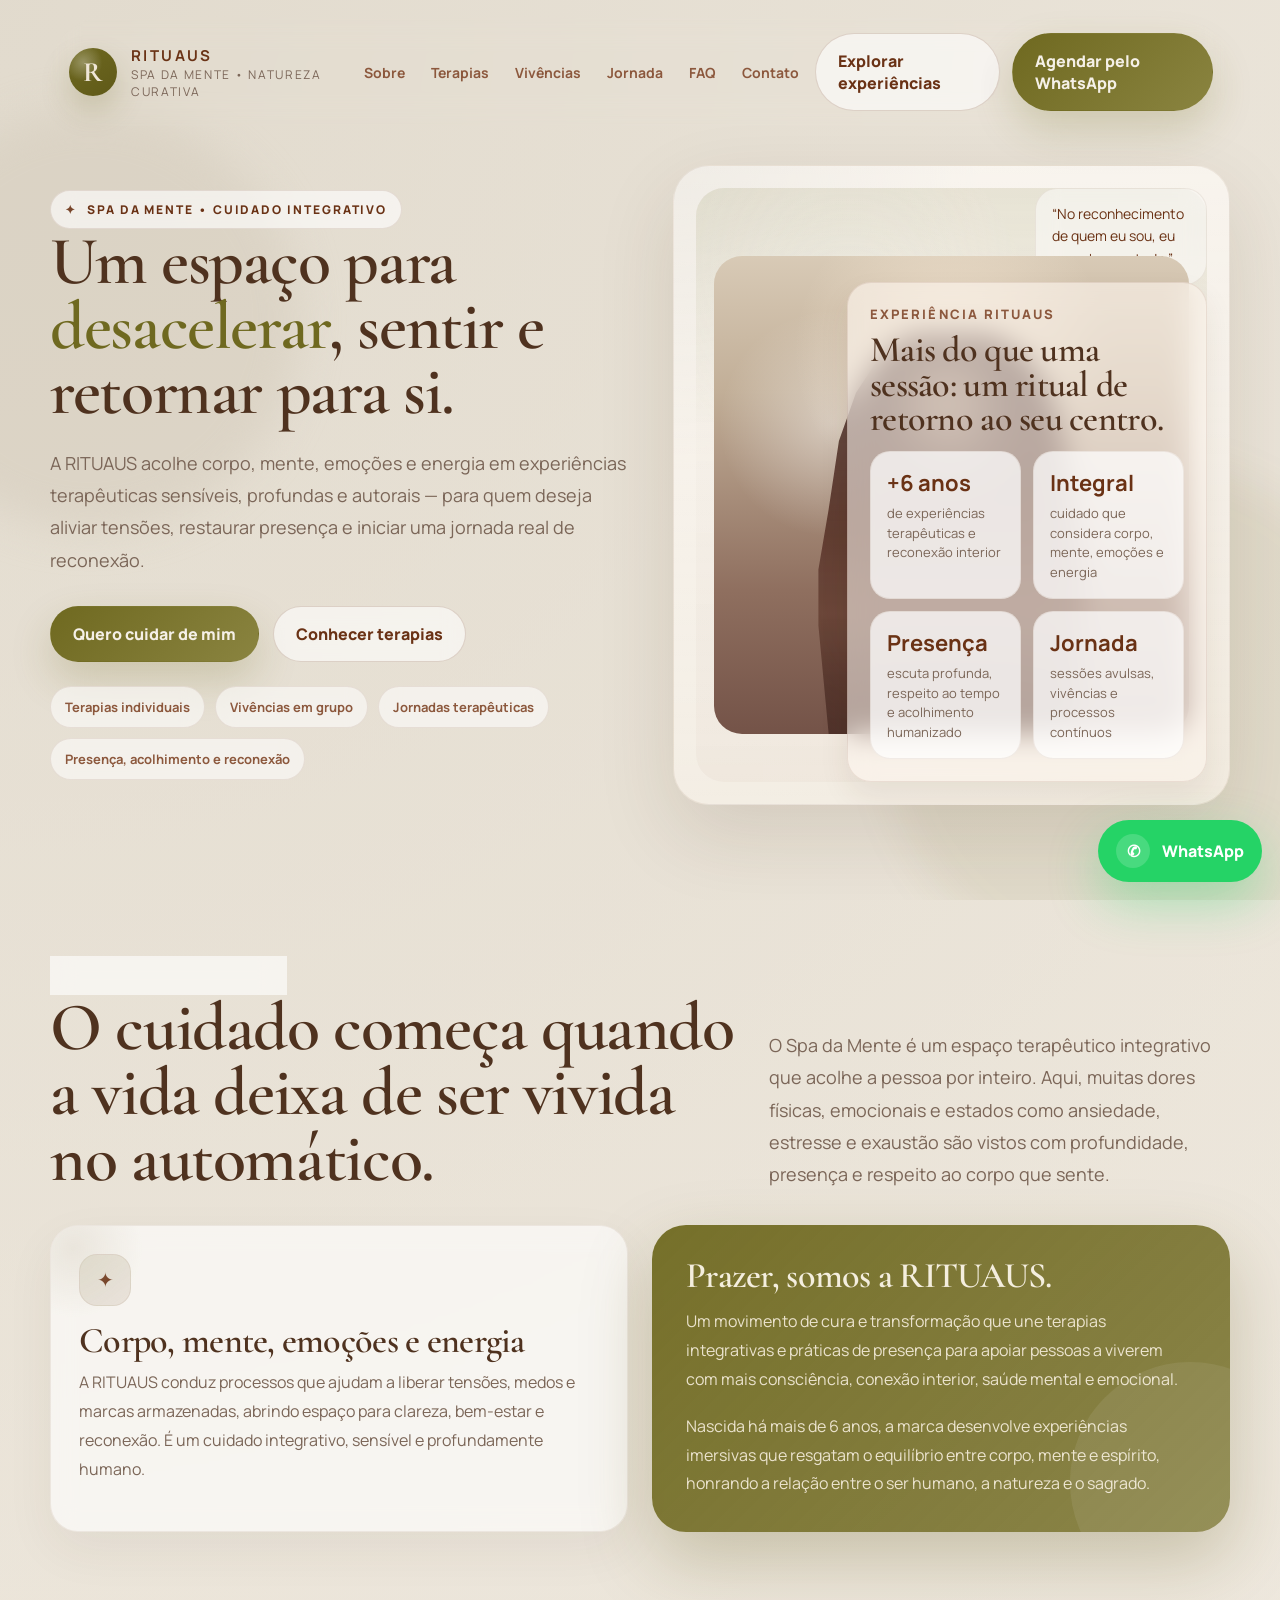
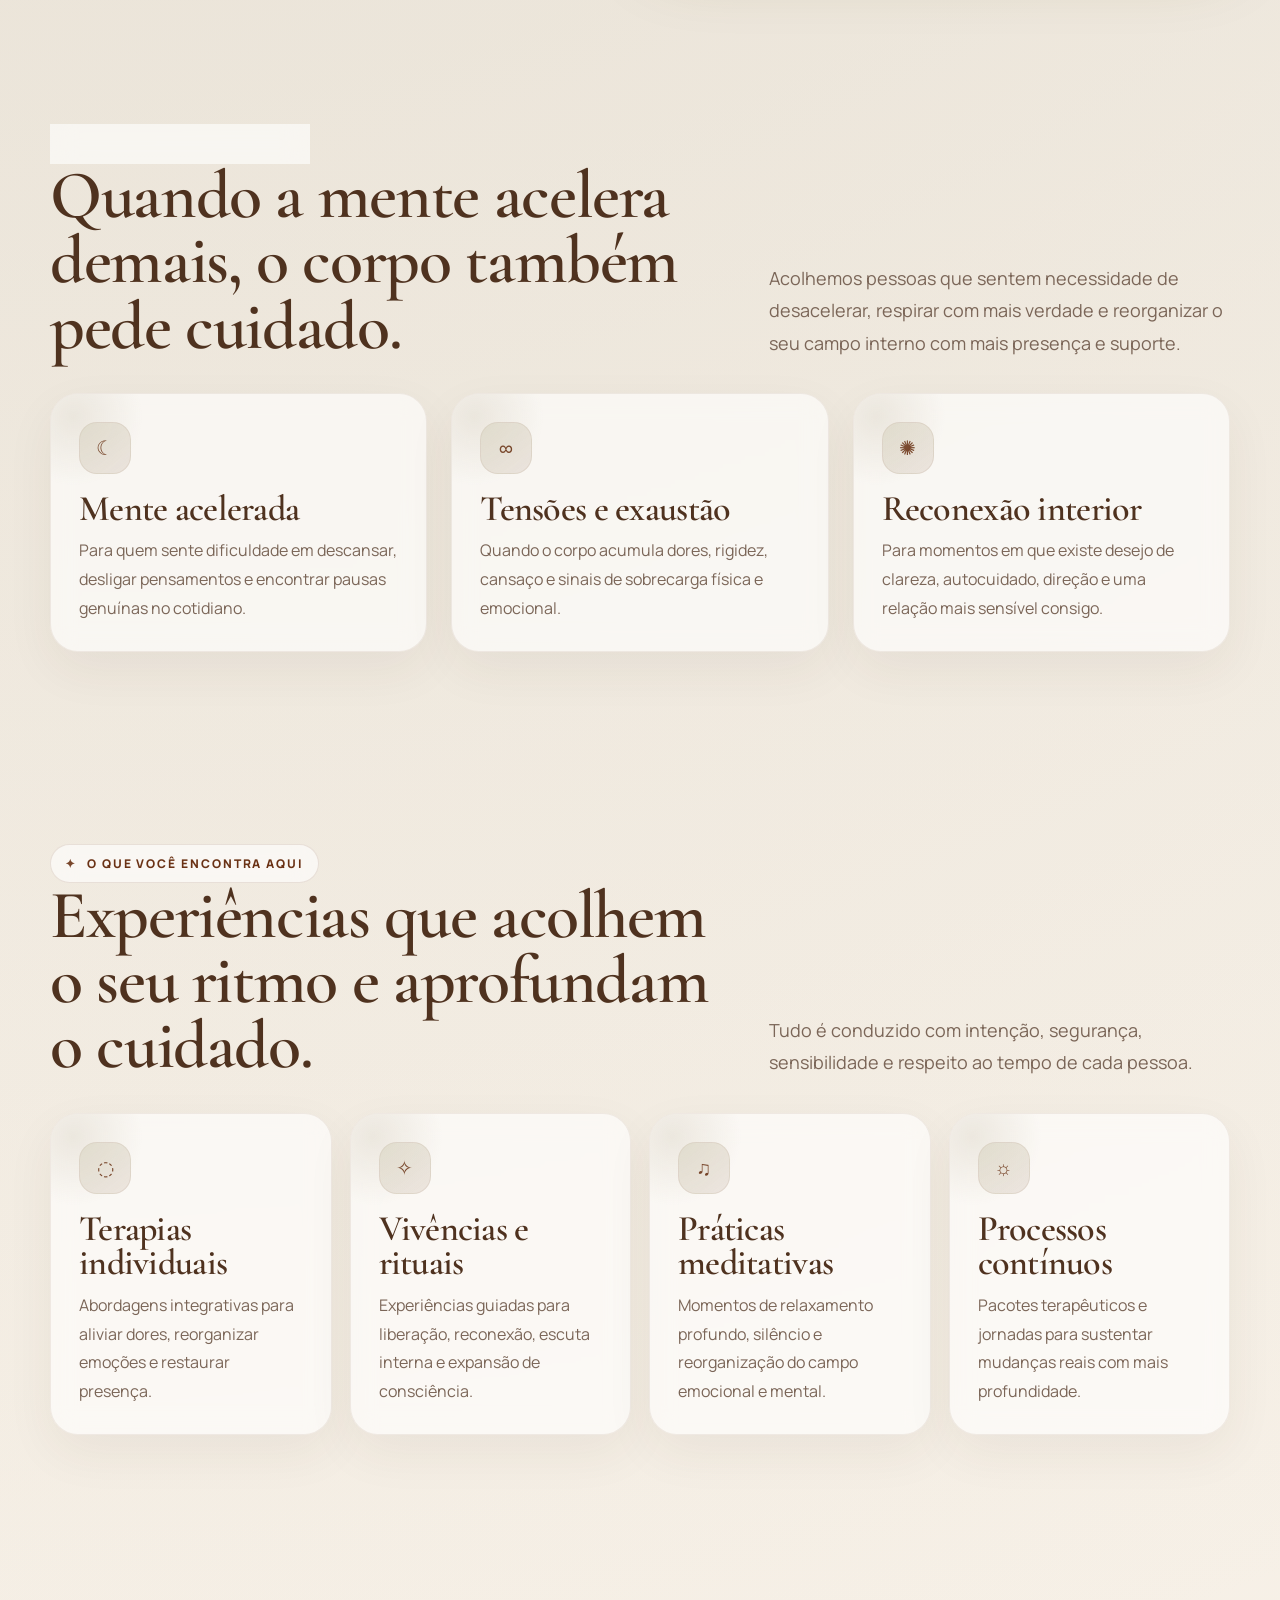
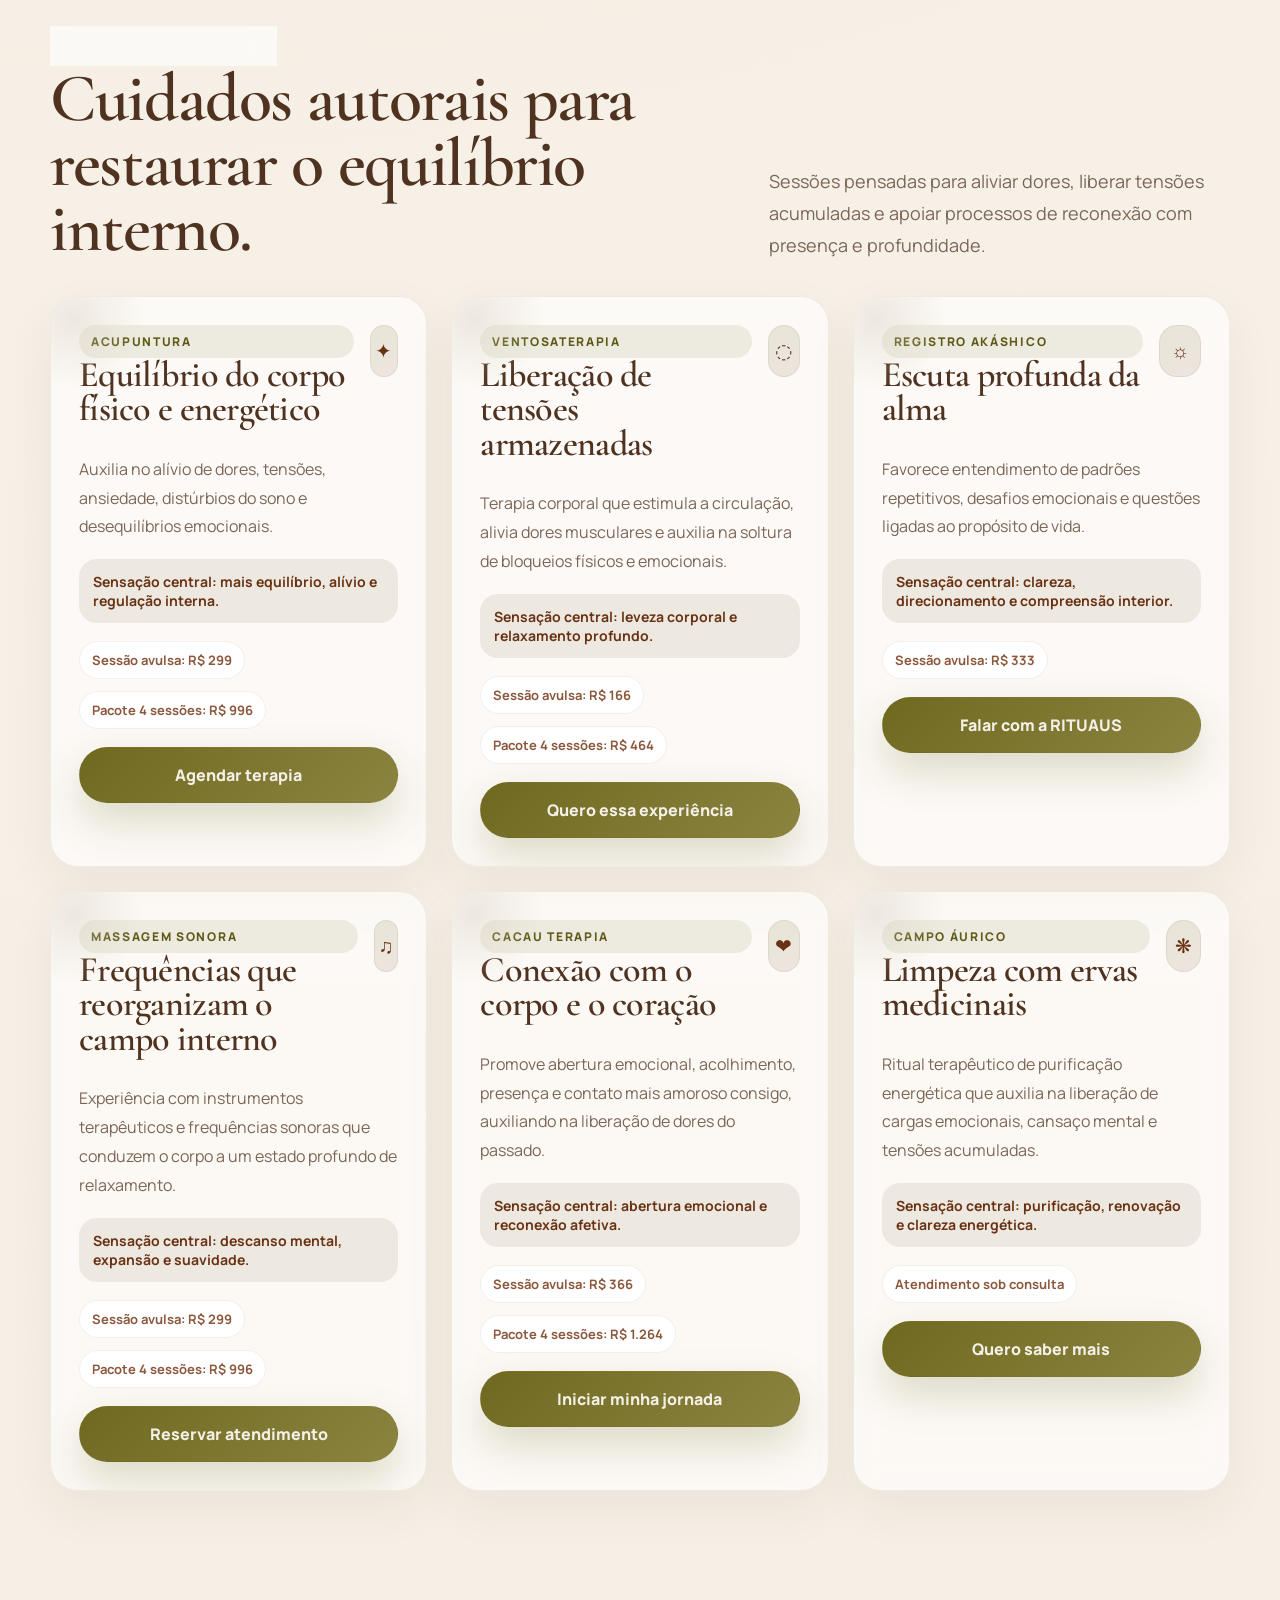
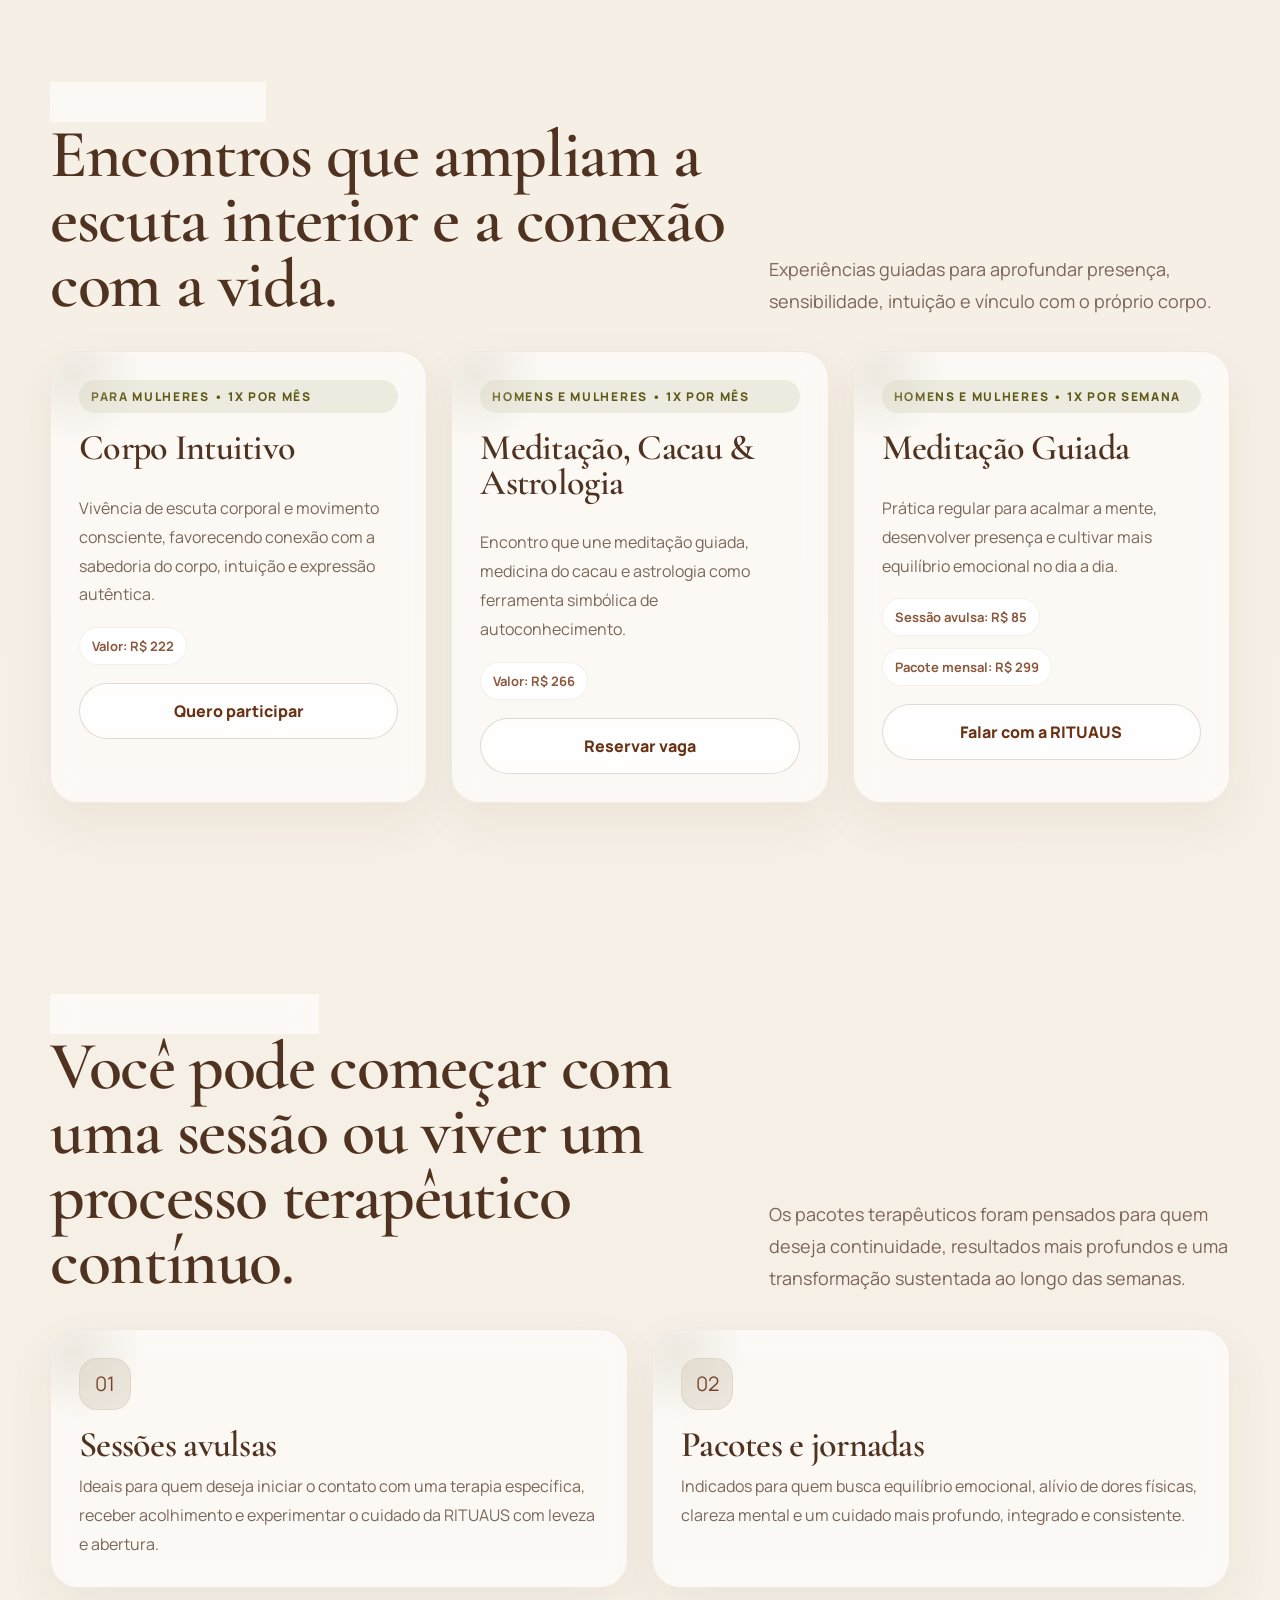
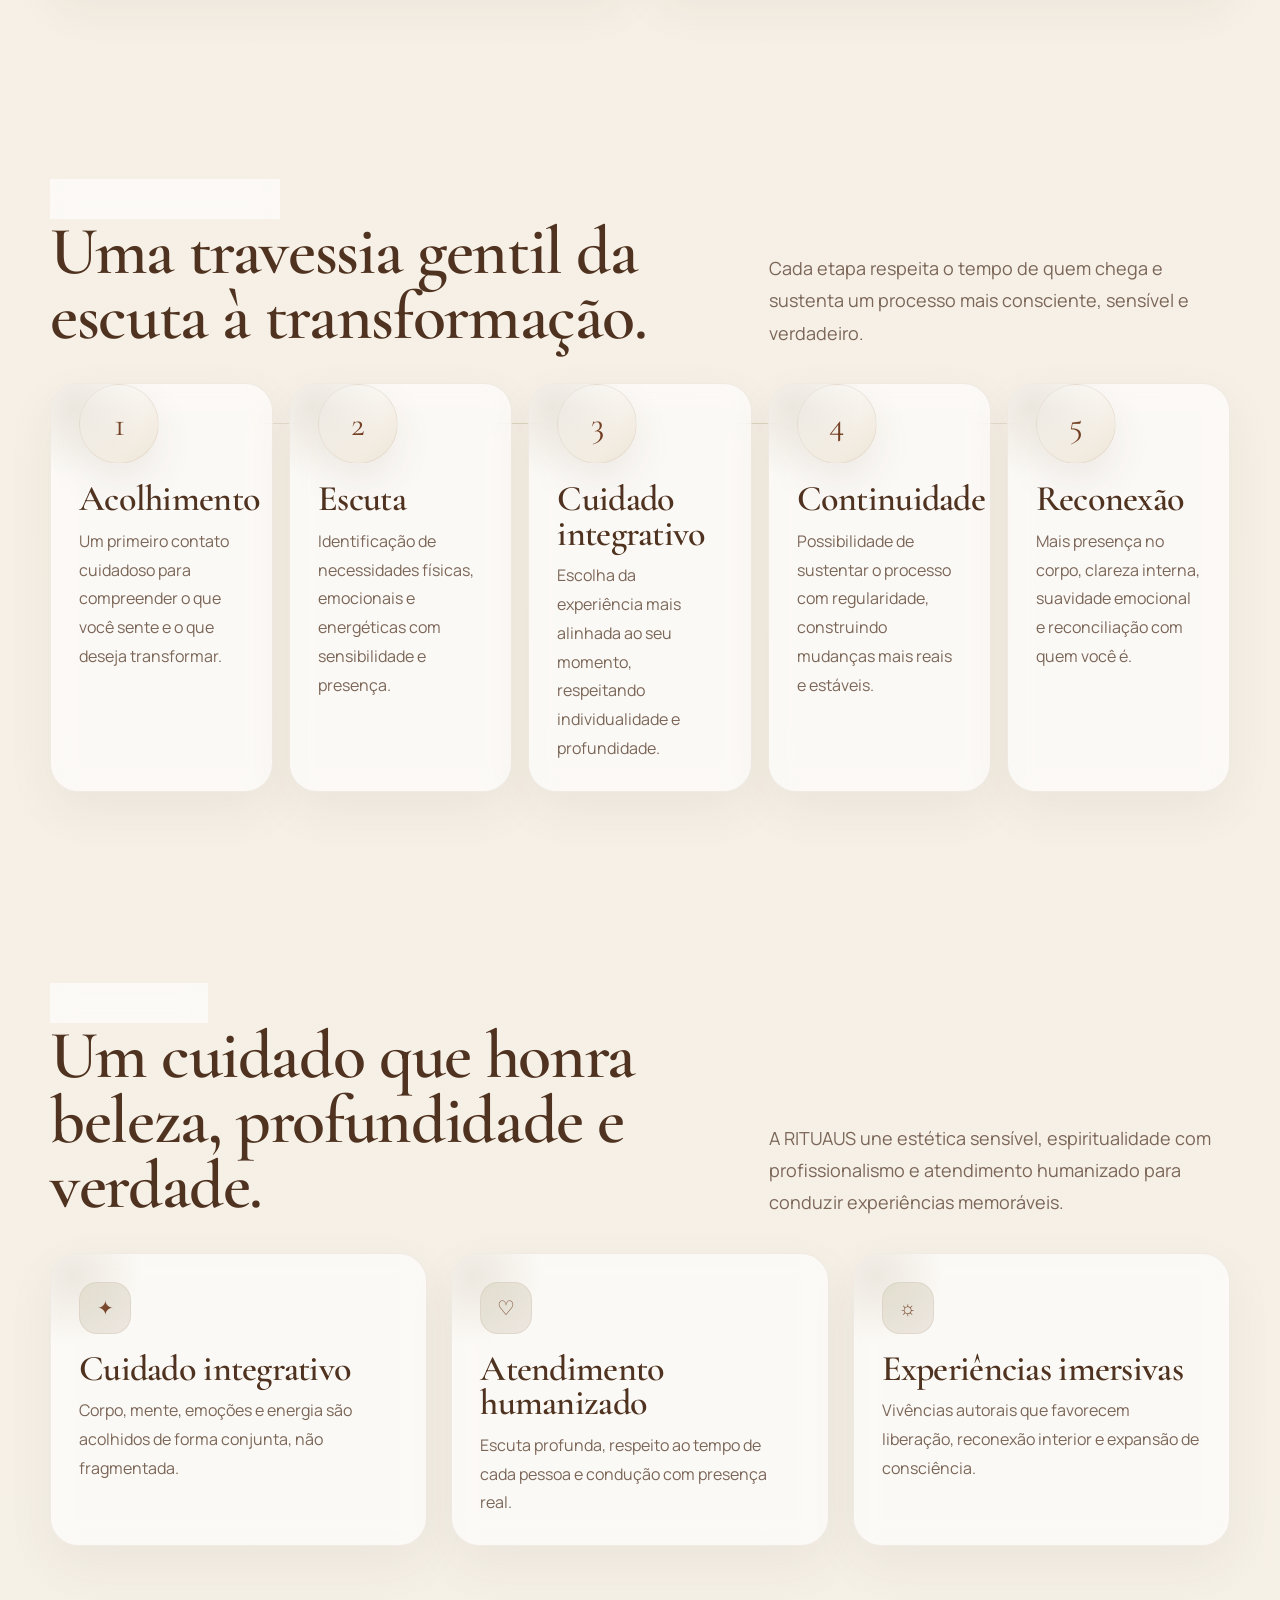
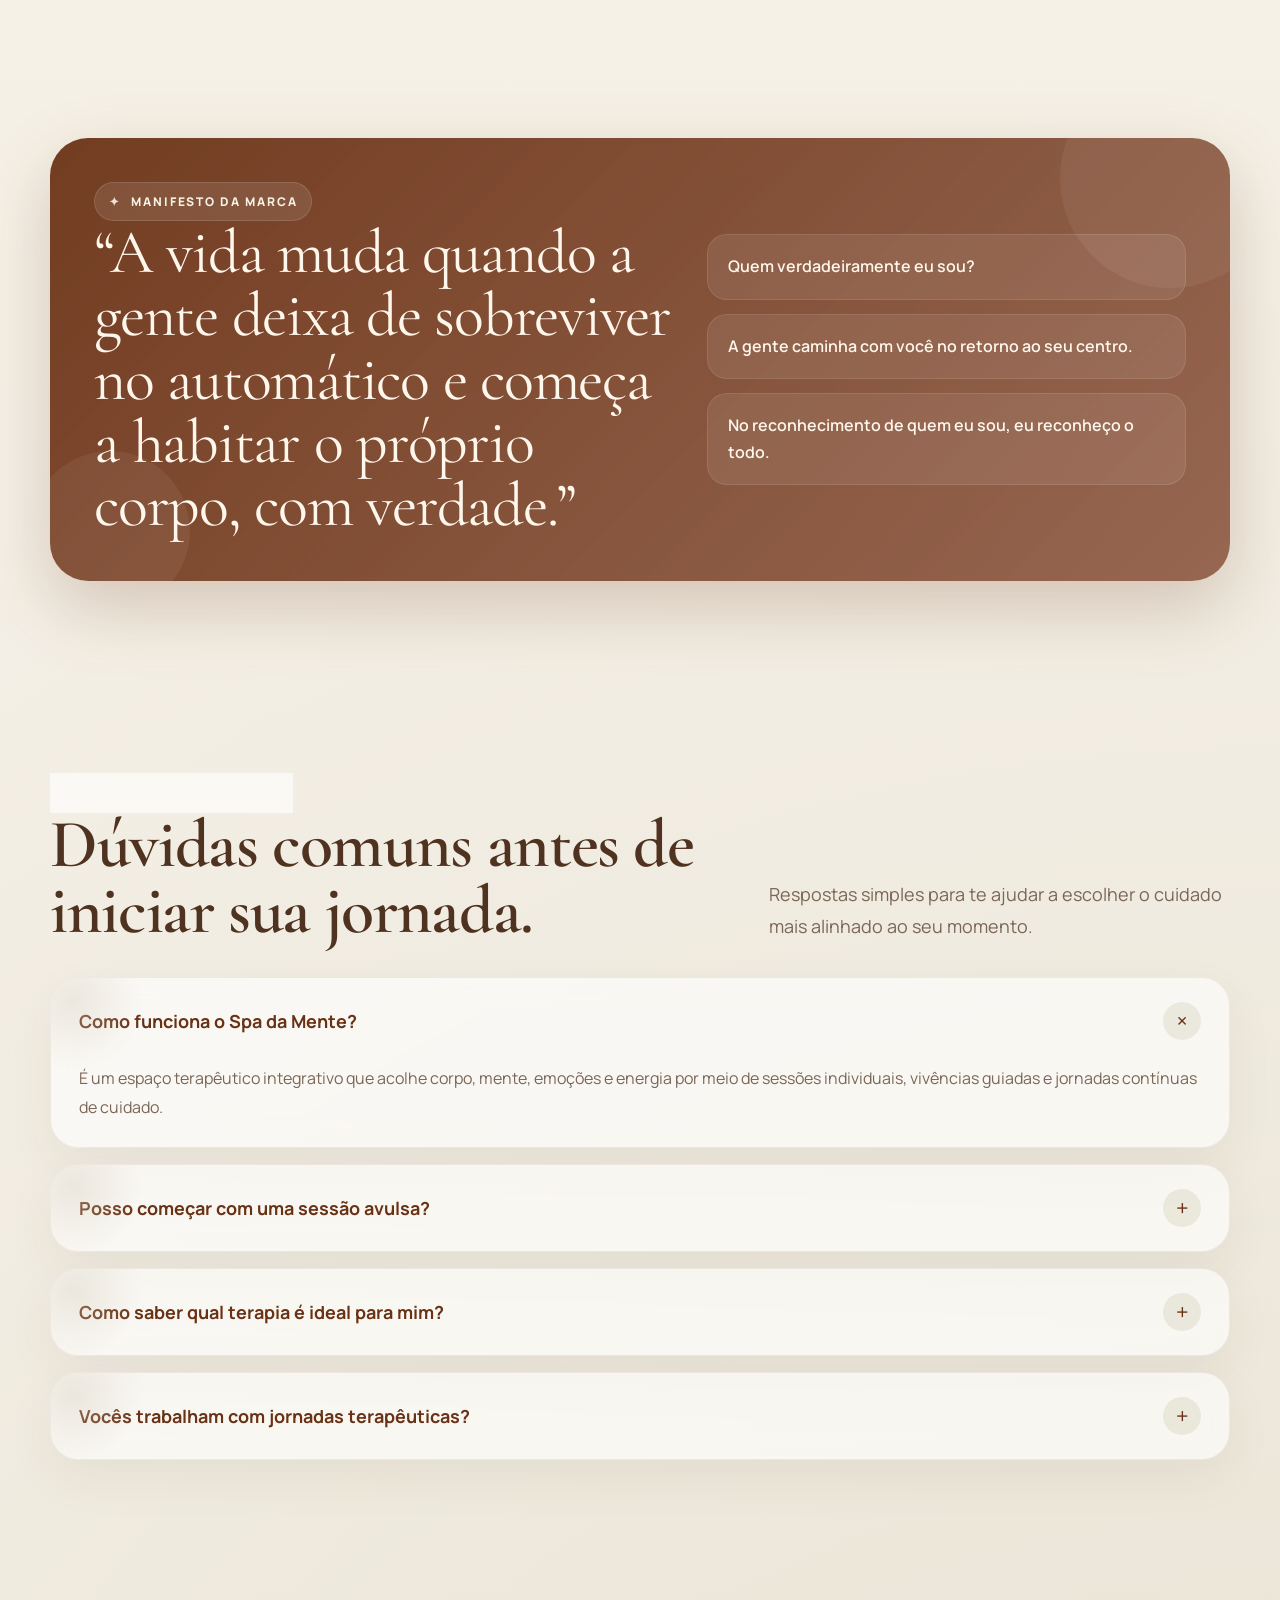
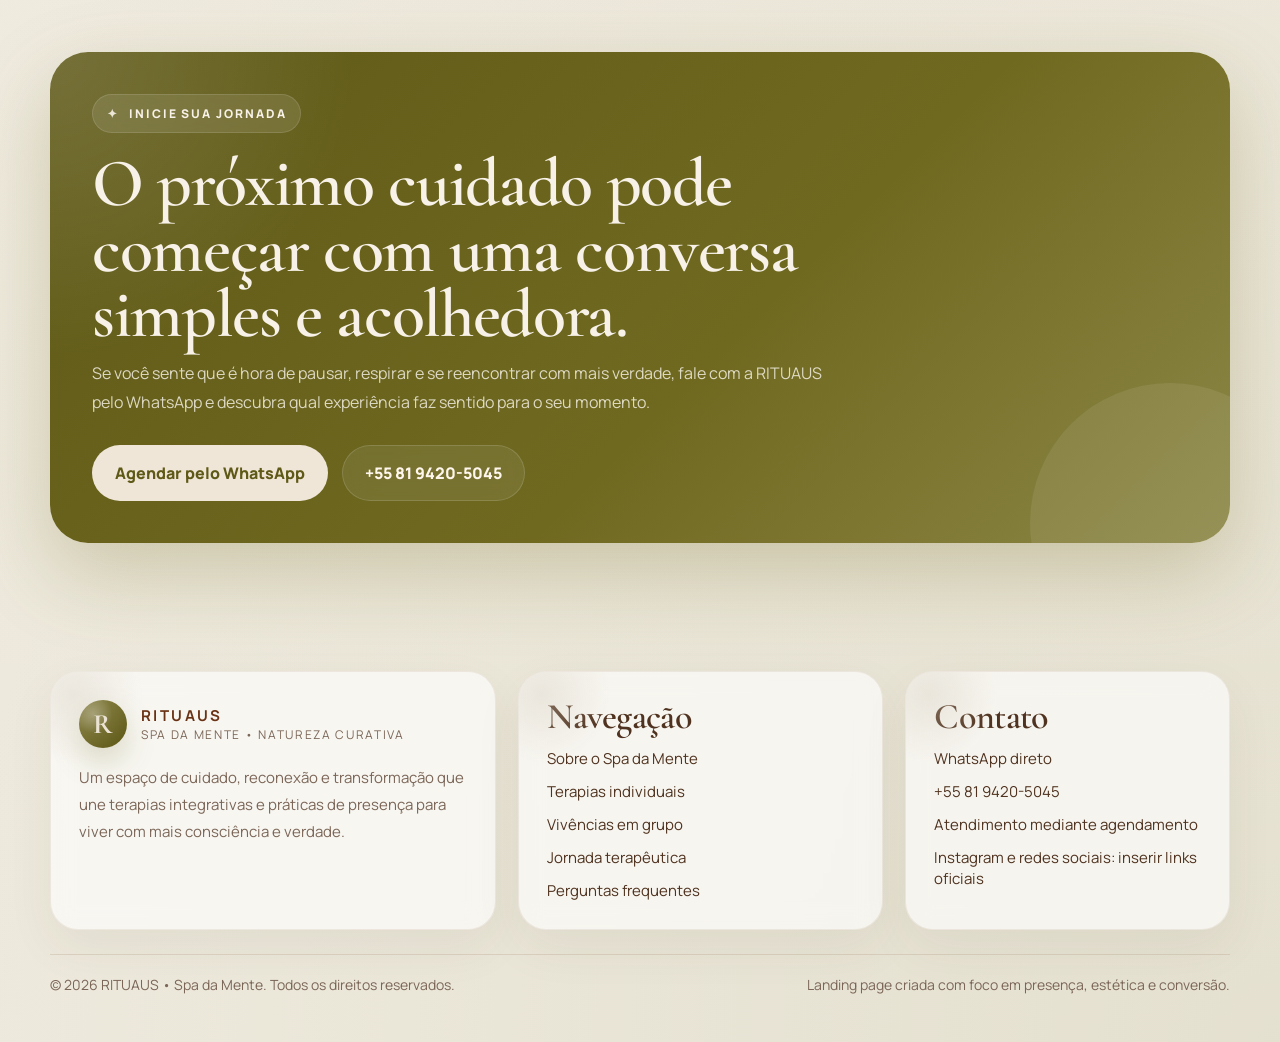
==== index.html @ b78f0115 "primeiro commit" ====
<!DOCTYPE html>
<html lang="pt-BR">
<head>
  <meta charset="UTF-8" />
  <meta name="viewport" content="width=device-width, initial-scale=1.0" />
  <title>RITUAUS • Spa da Mente</title>
  <meta name="description" content="RITUAUS • Spa da Mente — terapias integrativas, vivências e jornadas de cuidado para corpo, mente, emoções e energia." />
  <meta name="theme-color" content="#6f6920" />
  <link rel="preconnect" href="https://fonts.googleapis.com">
  <link rel="preconnect" href="https://fonts.gstatic.com" crossorigin>
  <link href="https://fonts.googleapis.com/css2?family=Cormorant+Garamond:wght@400;500;600;700&family=Manrope:wght@400;500;600;700;800&display=swap" rel="stylesheet">
  <style>
    :root{
      --olive:#6f6920;
      --olive-deep:#5f5918;
      --olive-soft:#8a8440;
      --sand:#d6cebe;
      --linen:#f5f0e7;
      --cream:#f8f4ee;
      --earth:#6a3215;
      --earth-soft:#8c583d;
      --text:#4f321f;
      --muted:#7b6658;
      --white:#ffffff;
      --line:rgba(106, 50, 21, 0.14);
      --shadow:0 30px 80px rgba(67, 42, 20, 0.12);
      --radius-xl:32px;
      --radius-lg:24px;
      --radius-md:18px;
      --container:1180px;
    }

    *{box-sizing:border-box}
    html{scroll-behavior:smooth}
    body{
      margin:0;
      font-family:'Manrope', sans-serif;
      color:var(--text);
      background:
        radial-gradient(circle at top left, rgba(214,206,190,.65), transparent 32%),
        radial-gradient(circle at bottom right, rgba(111,105,32,.12), transparent 24%),
        linear-gradient(180deg, #f7f2ea 0%, #f6efe5 46%, #f5f1e8 100%);
      overflow-x:hidden;
    }

    a{color:inherit;text-decoration:none}
    img{max-width:100%;display:block}
    button,input,textarea{font:inherit}

    .container{width:min(var(--container), calc(100% - 32px)); margin:0 auto}
    .section{padding:96px 0; position:relative}
    .section.compact{padding-top:56px}
    .section-head{display:grid; grid-template-columns:1.2fr .8fr; gap:28px; align-items:end; margin-bottom:34px}
    .eyebrow{
      display:inline-flex; align-items:center; gap:10px; padding:10px 14px;
      background:rgba(255,255,255,.62); border:1px solid rgba(106,50,21,.12);
      border-radius:999px; color:var(--earth); font-size:12px; letter-spacing:.16em; text-transform:uppercase; font-weight:800;
      backdrop-filter: blur(12px);
    }
    .eyebrow::before{content:"✦"; font-size:12px; opacity:.9}

    h1,h2,h3,h4{font-family:'Cormorant Garamond', serif; margin:0; line-height:.96; letter-spacing:-.02em}
    h1{font-size:clamp(56px, 10vw, 108px); font-weight:600}
    h2{font-size:clamp(38px, 6vw, 68px); font-weight:600}
    h3{font-size:clamp(26px, 3.4vw, 36px); font-weight:600}
    p{margin:0; line-height:1.8; color:var(--muted); font-size:16px}

    .subtitle{font-size:18px; max-width:720px}

    .btn{
      display:inline-flex; align-items:center; justify-content:center; gap:10px;
      padding:16px 22px; border-radius:999px; font-weight:800; transition:.28s ease;
      border:1px solid transparent; cursor:pointer;
    }
    .btn-primary{
      background:linear-gradient(135deg, var(--olive) 0%, var(--olive-soft) 100%);
      color:var(--linen); box-shadow:0 18px 40px rgba(111,105,32,.22);
    }
    .btn-primary:hover{transform:translateY(-2px); box-shadow:0 24px 52px rgba(111,105,32,.28)}
    .btn-secondary{
      border-color:rgba(106,50,21,.18); color:var(--earth); background:rgba(255,255,255,.6); backdrop-filter: blur(10px);
    }
    .btn-secondary:hover{background:#fff; transform:translateY(-2px)}

    .site-header{
      position:fixed; inset:0 0 auto 0; z-index:90; transition:.28s ease; padding:18px 0;
    }
    .site-header.scrolled{padding:12px 0}
    .site-header.scrolled .nav-shell{
      background:rgba(247,242,234,.78); border-color:rgba(106,50,21,.12); box-shadow:0 18px 50px rgba(68,44,24,.08)
    }
    .nav-shell{
      display:flex; align-items:center; justify-content:space-between; gap:16px; padding:14px 16px 14px 18px;
      border:1px solid transparent; border-radius:999px; backdrop-filter: blur(14px); transition:.28s ease;
    }
    .brand{display:flex; align-items:center; gap:14px; min-width:0}
    .brand-mark{
      width:48px; height:48px; border-radius:50%; display:grid; place-items:center;
      background:radial-gradient(circle at 30% 30%, rgba(255,255,255,.3), transparent 40%), linear-gradient(145deg, var(--olive), var(--olive-deep));
      color:#efe6d7; font-family:'Cormorant Garamond', serif; font-size:28px; font-weight:700; box-shadow:0 14px 30px rgba(111,105,32,.22);
      flex:0 0 auto;
    }
    .brand-text{display:flex; flex-direction:column; min-width:0}
    .brand-text strong{font-size:15px; color:var(--earth); letter-spacing:.16em; text-transform:uppercase}
    .brand-text span{font-size:12px; color:var(--muted); letter-spacing:.14em; text-transform:uppercase}

    .menu{display:flex; align-items:center; gap:26px}
    .menu a{font-size:14px; font-weight:700; color:var(--earth-soft); position:relative}
    .menu a::after{content:""; position:absolute; left:0; bottom:-6px; width:0; height:1px; background:var(--earth); transition:.25s ease}
    .menu a:hover::after{width:100%}
    .menu-actions{display:flex; gap:12px; align-items:center}
    .menu-toggle{display:none; width:48px; height:48px; border:none; border-radius:50%; background:rgba(255,255,255,.8); color:var(--earth); font-size:24px; box-shadow:var(--shadow)}

    .mobile-menu{
      display:none; margin-top:14px; padding:12px; border-radius:28px; background:rgba(248,244,238,.95);
      border:1px solid rgba(106,50,21,.12); box-shadow:var(--shadow)
    }
    .mobile-menu a{display:block; padding:14px 10px; border-bottom:1px solid rgba(106,50,21,.08); font-weight:700; color:var(--earth-soft)}
    .mobile-menu a:last-child{border-bottom:none}
    .mobile-menu.show{display:block}

    .hero{
      min-height:100vh; display:flex; align-items:center; padding:150px 0 80px; position:relative; overflow:hidden;
    }
    .hero::before,
    .hero::after{
      content:""; position:absolute; border-radius:50%; filter:blur(20px); pointer-events:none;
    }
    .hero::before{width:420px; height:420px; background:rgba(214,206,190,.58); top:110px; left:-120px}
    .hero::after{width:520px; height:520px; background:rgba(111,105,32,.08); right:-120px; bottom:-80px}
    .hero-grid{display:grid; grid-template-columns:1.02fr .98fr; gap:44px; align-items:center; position:relative; z-index:2}
    .hero-copy p{font-size:18px; max-width:650px; margin:22px 0 30px}
    .hero-copy .title-accent{color:var(--olive)}
    .hero-actions{display:flex; flex-wrap:wrap; gap:14px; margin-bottom:24px}
    .hero-pills{display:flex; flex-wrap:wrap; gap:10px}
    .pill{
      padding:11px 14px; border-radius:999px; background:rgba(255,255,255,.55); border:1px solid rgba(106,50,21,.1);
      font-size:13px; font-weight:700; color:var(--earth-soft); backdrop-filter: blur(10px)
    }

    .hero-card{
      position:relative; padding:28px; border-radius:36px;
      background:
        linear-gradient(180deg, rgba(255,255,255,.58), rgba(255,255,255,.42)),
        radial-gradient(circle at top left, rgba(214,206,190,.8), transparent 36%),
        linear-gradient(145deg, #f2e8da, #ece2d2 60%, #e8dcc8);
      border:1px solid rgba(106,50,21,.08);
      box-shadow:var(--shadow); overflow:hidden;
      min-height:640px;
    }
    .hero-card::before{
      content:""; position:absolute; inset:22px; border-radius:28px;
      background:
        linear-gradient(180deg, rgba(111,105,32,.16), rgba(111,105,32,.02) 40%, rgba(106,50,21,.04)),
        radial-gradient(circle at 30% 20%, rgba(255,255,255,.35), transparent 30%);
      opacity:.75;
    }
    .hero-portrait{
      position:absolute; inset:90px 40px 70px 40px; border-radius:28px; overflow:hidden;
      background:
        radial-gradient(circle at 50% 20%, rgba(255,240,220,.6), transparent 35%),
        radial-gradient(circle at 25% 35%, rgba(255,255,255,.4), transparent 24%),
        linear-gradient(180deg, #d8cab6 0%, #c2af98 28%, #8f6f5f 70%, #745348 100%);
      display:flex; align-items:flex-end; justify-content:center;
    }
    .hero-portrait::before{
      content:""; width:72%; height:84%; border-radius:160px 160px 24px 24px;
      background:
        radial-gradient(circle at 48% 16%, rgba(255,220,178,.28), transparent 16%),
        radial-gradient(circle at 50% 24%, rgba(255,237,211,.18), transparent 20%),
        linear-gradient(180deg, rgba(58,31,26,.92) 10%, rgba(74,37,28,.9) 45%, rgba(95,58,46,.88) 70%, rgba(58,31,26,.92));
      opacity:.9; filter:blur(.2px);
      box-shadow: inset 0 0 120px rgba(255,214,177,.12);
      clip-path: polygon(38% 0%, 62% 0%, 72% 6%, 79% 15%, 83% 27%, 86% 44%, 89% 59%, 89% 73%, 86% 100%, 14% 100%, 11% 73%, 11% 59%, 14% 44%, 17% 27%, 22% 15%, 29% 6%);
    }
    .hero-glass{
      position:absolute; inset:auto 22px 22px auto; width:min(86%, 360px); padding:22px; border-radius:24px;
      background:rgba(255,248,242,.58); border:1px solid rgba(106,50,21,.1); backdrop-filter: blur(14px); box-shadow:0 14px 30px rgba(76,52,30,.08)
    }
    .hero-glass .mini-title{font-size:13px; text-transform:uppercase; letter-spacing:.16em; color:var(--earth-soft); margin-bottom:10px; font-weight:800}
    .hero-stats{display:grid; grid-template-columns:repeat(2, 1fr); gap:12px; margin-top:14px}
    .stat{
      padding:16px; border-radius:20px; background:rgba(255,255,255,.72); border:1px solid rgba(106,50,21,.08)
    }
    .stat strong{display:block; font-size:22px; color:var(--earth); margin-bottom:6px}
    .stat span{display:block; color:var(--muted); font-size:13px; line-height:1.5}

    .signature-quote{
      position:absolute; top:22px; right:22px; width:172px; padding:14px 16px;
      border-radius:22px; background:rgba(255,255,255,.48); backdrop-filter: blur(12px);
      border:1px solid rgba(106,50,21,.08); color:var(--earth); font-size:14px; line-height:1.6;
    }

    .grid-2{display:grid; grid-template-columns:repeat(2,1fr); gap:24px}
    .grid-3{display:grid; grid-template-columns:repeat(3,1fr); gap:24px}
    .grid-4{display:grid; grid-template-columns:repeat(4,1fr); gap:18px}

    .card{
      position:relative; padding:28px; border-radius:28px; background:rgba(255,255,255,.62);
      border:1px solid rgba(106,50,21,.08); box-shadow:0 18px 50px rgba(69,44,26,.06); overflow:hidden;
      backdrop-filter: blur(12px);
    }
    .card::before{
      content:""; position:absolute; inset:0 auto auto 0; width:140px; height:140px; border-radius:50%;
      background:radial-gradient(circle, rgba(214,206,190,.4), transparent 70%); transform:translate(-34%, -34%);
      pointer-events:none;
    }
    .card h3{margin-bottom:10px}
    .icon-chip{
      width:52px; height:52px; border-radius:18px; display:grid; place-items:center; margin-bottom:18px;
      background:linear-gradient(145deg, rgba(111,105,32,.14), rgba(106,50,21,.1));
      border:1px solid rgba(106,50,21,.08); color:var(--earth); font-size:20px;
    }

    .story-panel{
      padding:34px; border-radius:34px; background:linear-gradient(135deg, rgba(111,105,32,.95), rgba(111,105,32,.78)); color:#f4eede;
      box-shadow:0 28px 70px rgba(92,86,25,.26); position:relative; overflow:hidden;
    }
    .story-panel::after{
      content:""; position:absolute; width:240px; height:240px; border-radius:50%; background:rgba(255,255,255,.08); right:-80px; bottom:-70px;
    }
    .story-panel p{color:rgba(255,247,234,.84)}

    .service-card,
    .experience-card{display:flex; flex-direction:column; gap:18px; min-height:100%}
    .service-top{display:flex; align-items:flex-start; justify-content:space-between; gap:16px}
    .service-tag{padding:8px 12px; border-radius:999px; font-size:12px; font-weight:800; letter-spacing:.14em; text-transform:uppercase; color:var(--olive-deep); background:rgba(111,105,32,.1)}
    .benefit{padding:13px 14px; border-radius:18px; background:rgba(214,206,190,.38); color:var(--earth); font-weight:700; font-size:14px}
    .price{display:flex; gap:12px; flex-wrap:wrap}
    .price span{padding:9px 12px; border-radius:999px; background:#fff; border:1px solid rgba(106,50,21,.08); font-size:13px; color:var(--earth-soft); font-weight:700}

    .journey{
      display:grid; grid-template-columns:repeat(5,1fr); gap:16px; position:relative;
    }
    .journey::before{
      content:""; position:absolute; top:40px; left:8%; right:8%; height:1px; background:linear-gradient(90deg, rgba(106,50,21,.08), rgba(111,105,32,.22), rgba(106,50,21,.08));
    }
    .journey-step{padding-top:0}
    .journey-num{
      width:80px; height:80px; border-radius:50%; display:grid; place-items:center; margin-bottom:18px;
      background:linear-gradient(145deg, #fff, #eee5d7); border:1px solid rgba(106,50,21,.08); box-shadow:0 18px 40px rgba(80,54,32,.08);
      font-family:'Cormorant Garamond', serif; font-size:34px; color:var(--earth);
    }

    .manifesto{
      padding:44px; border-radius:38px; background:
        linear-gradient(135deg, rgba(106,50,21,.95), rgba(138,84,61,.88));
      color:#fff6ec; box-shadow:0 26px 70px rgba(106,50,21,.22); position:relative; overflow:hidden;
    }
    .manifesto::before,
    .manifesto::after{
      content:""; position:absolute; border-radius:50%; background:rgba(255,255,255,.06)
    }
    .manifesto::before{width:220px; height:220px; top:-70px; right:-50px}
    .manifesto::after{width:160px; height:160px; bottom:-30px; left:-20px}
    .manifesto-grid{display:grid; grid-template-columns:1.1fr .9fr; gap:28px; align-items:center}
    .manifesto blockquote{
      margin:0; font-family:'Cormorant Garamond', serif; font-size:clamp(34px, 5vw, 62px); line-height:1.02; letter-spacing:-.02em
    }
    .manifesto-list{display:grid; gap:14px}
    .manifesto-item{padding:18px 20px; border-radius:20px; background:rgba(255,255,255,.08); border:1px solid rgba(255,255,255,.1); font-weight:600; line-height:1.7}

    .faq{display:grid; gap:16px}
    .faq-item{padding:0; overflow:hidden}
    .faq-button{
      width:100%; border:none; background:transparent; padding:24px 28px; display:flex; align-items:center; justify-content:space-between; gap:16px;
      text-align:left; color:var(--earth); cursor:pointer;
    }
    .faq-button strong{font-size:18px}
    .faq-symbol{width:38px; height:38px; border-radius:50%; display:grid; place-items:center; background:rgba(111,105,32,.1); font-size:22px; flex:0 0 auto; transition:.28s ease}
    .faq-answer{max-height:0; overflow:hidden; transition:max-height .28s ease}
    .faq-answer p{padding:0 28px 26px}
    .faq-item.active .faq-symbol{transform:rotate(45deg)}
    .faq-item.active .faq-answer{max-height:220px}

    .cta-band{
      padding:42px; border-radius:38px; background:
        radial-gradient(circle at top left, rgba(255,255,255,.14), transparent 24%),
        linear-gradient(135deg, var(--olive-deep), var(--olive) 58%, #8d8747);
      color:#f7f1e7; box-shadow:0 30px 80px rgba(111,105,32,.26); overflow:hidden; position:relative;
    }
    .cta-band::after{content:""; position:absolute; width:280px; height:280px; border-radius:50%; right:-80px; bottom:-120px; background:rgba(255,255,255,.08)}
    .cta-band p{color:rgba(247,241,231,.82); max-width:760px}

    .footer{padding:32px 0 48px}
    .footer-grid{display:grid; grid-template-columns:1.1fr .9fr .8fr; gap:22px}
    .footer .card{height:100%}
    .footer ul{list-style:none; margin:0; padding:0; display:grid; gap:12px}
    .footer li,.footer p{font-size:15px}
    .footer-bottom{display:flex; align-items:center; justify-content:space-between; gap:18px; flex-wrap:wrap; margin-top:24px; padding-top:20px; border-top:1px solid rgba(106,50,21,.12); color:var(--muted); font-size:14px}

    .floating-whatsapp{
      position:fixed; right:18px; bottom:18px; z-index:95;
      display:inline-flex; align-items:center; gap:12px; padding:14px 18px; border-radius:999px;
      background:#25D366; color:#fff; box-shadow:0 20px 50px rgba(37,211,102,.35); font-weight:800;
    }
    .floating-whatsapp .bubble{width:34px; height:34px; border-radius:50%; display:grid; place-items:center; background:rgba(255,255,255,.16)}

    .reveal{opacity:0; transform:translateY(28px); transition:opacity .7s ease, transform .7s ease}
    .reveal.show{opacity:1; transform:translateY(0)}

    @media (max-width: 1120px){
      .menu, .menu-actions{display:none}
      .menu-toggle{display:grid; place-items:center}
      .section-head, .hero-grid, .grid-3, .grid-4, .grid-2, .footer-grid, .manifesto-grid{grid-template-columns:1fr}
      .journey{grid-template-columns:1fr 1fr}
      .journey::before{display:none}
      .hero-card{min-height:560px}
    }

    @media (max-width: 720px){
      .section{padding:76px 0}
      .hero{padding-top:134px}
      .brand-text span{display:none}
      .hero-card{min-height:500px; padding:22px}
      .hero-portrait{inset:84px 22px 92px}
      .signature-quote{position:relative; top:auto; right:auto; width:auto; margin-bottom:14px}
      .hero-glass{left:18px; right:18px; width:auto}
      .hero-stats{grid-template-columns:1fr}
      .journey{grid-template-columns:1fr}
      .cta-band, .manifesto, .story-panel, .card{padding:24px}
      .faq-button{padding:20px}
      .faq-answer p{padding:0 20px 20px}
      .floating-whatsapp span:last-child{display:none}
    }
  </style>
</head>
<body>
  <header class="site-header" id="header">
    <div class="container">
      <div class="nav-shell">
        <a href="#inicio" class="brand" aria-label="RITUAUS - ir para o início">
          <div class="brand-mark">R</div>
          <div class="brand-text">
            <strong>RITUAUS</strong>
            <span>Spa da Mente • Natureza Curativa</span>
          </div>
        </a>

        <nav class="menu" aria-label="Navegação principal">
          <a href="#sobre">Sobre</a>
          <a href="#servicos">Terapias</a>
          <a href="#vivencias">Vivências</a>
          <a href="#jornada">Jornada</a>
          <a href="#faq">FAQ</a>
          <a href="#contato">Contato</a>
        </nav>

        <div class="menu-actions">
          <a class="btn btn-secondary" href="#servicos">Explorar experiências</a>
          <a class="btn btn-primary" href="https://wa.me/558194205045" target="_blank" rel="noopener noreferrer">Agendar pelo WhatsApp</a>
        </div>

        <button class="menu-toggle" id="menuToggle" aria-label="Abrir menu">☰</button>
      </div>

      <div class="mobile-menu" id="mobileMenu">
        <a href="#sobre">Sobre</a>
        <a href="#ajuda">Como podemos te ajudar</a>
        <a href="#servicos">Terapias</a>
        <a href="#vivencias">Vivências</a>
        <a href="#jornada">Jornada terapêutica</a>
        <a href="#faq">FAQ</a>
        <a href="#contato">Contato</a>
        <a href="https://wa.me/558194205045" target="_blank" rel="noopener noreferrer">Agendar pelo WhatsApp</a>
      </div>
    </div>
  </header>

  <main id="inicio">
    <section class="hero">
      <div class="container">
        <div class="hero-grid">
          <div class="hero-copy reveal">
            <div class="eyebrow">Spa da Mente • Cuidado integrativo</div>
            <h2>
              Um espaço para <span class="title-accent">desacelerar</span>,
              sentir e retornar para si.
            </h2>
            <p>
              A RITUAUS acolhe corpo, mente, emoções e energia em experiências terapêuticas sensíveis,
              profundas e autorais — para quem deseja aliviar tensões, restaurar presença e iniciar uma
              jornada real de reconexão.
            </p>

            <div class="hero-actions">
              <a class="btn btn-primary" href="https://wa.me/558194205045" target="_blank" rel="noopener noreferrer">Quero cuidar de mim</a>
              <a class="btn btn-secondary" href="#servicos">Conhecer terapias</a>
            </div>

            <div class="hero-pills">
              <span class="pill">Terapias individuais</span>
              <span class="pill">Vivências em grupo</span>
              <span class="pill">Jornadas terapêuticas</span>
              <span class="pill">Presença, acolhimento e reconexão</span>
            </div>
          </div>

          <div class="hero-card reveal">
            <div class="signature-quote">“No reconhecimento de quem eu sou, eu reconheço o todo.”</div>
            <div class="hero-portrait" aria-hidden="true"></div>
            <div class="hero-glass">
              <div class="mini-title">Experiência RITUAUS</div>
              <h3>Mais do que uma sessão: um ritual de retorno ao seu centro.</h3>
              <div class="hero-stats">
                <div class="stat">
                  <strong>+6 anos</strong>
                  <span>de experiências terapêuticas e reconexão interior</span>
                </div>
                <div class="stat">
                  <strong>Integral</strong>
                  <span>cuidado que considera corpo, mente, emoções e energia</span>
                </div>
                <div class="stat">
                  <strong>Presença</strong>
                  <span>escuta profunda, respeito ao tempo e acolhimento humanizado</span>
                </div>
                <div class="stat">
                  <strong>Jornada</strong>
                  <span>sessões avulsas, vivências e processos contínuos</span>
                </div>
              </div>
            </div>
          </div>
        </div>
      </div>
    </section>

    <section class="section compact" id="sobre">
      <div class="container">
        <div class="section-head reveal">
          <div>
            <div class="eyebrow">O que é o Spa da Mente</div>
            <h2>O cuidado começa quando a vida deixa de ser vivida no automático.</h2>
          </div>
          <p class="subtitle">
            O Spa da Mente é um espaço terapêutico integrativo que acolhe a pessoa por inteiro. Aqui,
            muitas dores físicas, emocionais e estados como ansiedade, estresse e exaustão são vistos com
            profundidade, presença e respeito ao corpo que sente.
          </p>
        </div>

        <div class="grid-2">
          <article class="card reveal">
            <div class="icon-chip">✦</div>
            <h3>Corpo, mente, emoções e energia</h3>
            <p>
              A RITUAUS conduz processos que ajudam a liberar tensões, medos e marcas armazenadas,
              abrindo espaço para clareza, bem-estar e reconexão. É um cuidado integrativo, sensível e
              profundamente humano.
            </p>
          </article>
          <article class="story-panel reveal">
            <h3>Prazer, somos a RITUAUS.</h3>
            <p style="margin:14px 0 18px;">
              Um movimento de cura e transformação que une terapias integrativas e práticas de presença para apoiar pessoas a viverem com mais consciência, conexão interior, saúde mental e emocional.
            </p>
            <p>
              Nascida há mais de 6 anos, a marca desenvolve experiências imersivas que resgatam o equilíbrio entre corpo, mente e espírito, honrando a relação entre o ser humano, a natureza e o sagrado.
            </p>
          </article>
        </div>
      </div>
    </section>

    <section class="section" id="ajuda">
      <div class="container">
        <div class="section-head reveal">
          <div>
            <div class="eyebrow">Como podemos te ajudar</div>
            <h2>Quando a mente acelera demais, o corpo também pede cuidado.</h2>
          </div>
          <p class="subtitle">
            Acolhemos pessoas que sentem necessidade de desacelerar, respirar com mais verdade e reorganizar o seu campo interno com mais presença e suporte.
          </p>
        </div>

        <div class="grid-3">
          <article class="card reveal">
            <div class="icon-chip">☾</div>
            <h3>Mente acelerada</h3>
            <p>Para quem sente dificuldade em descansar, desligar pensamentos e encontrar pausas genuínas no cotidiano.</p>
          </article>
          <article class="card reveal">
            <div class="icon-chip">∞</div>
            <h3>Tensões e exaustão</h3>
            <p>Quando o corpo acumula dores, rigidez, cansaço e sinais de sobrecarga física e emocional.</p>
          </article>
          <article class="card reveal">
            <div class="icon-chip">✺</div>
            <h3>Reconexão interior</h3>
            <p>Para momentos em que existe desejo de clareza, autocuidado, direção e uma relação mais sensível consigo.</p>
          </article>
        </div>
      </div>
    </section>

    <section class="section">
      <div class="container">
        <div class="section-head reveal">
          <div>
            <div class="eyebrow">O que você encontra aqui</div>
            <h2>Experiências que acolhem o seu ritmo e aprofundam o cuidado.</h2>
          </div>
          <p class="subtitle">
            Tudo é conduzido com intenção, segurança, sensibilidade e respeito ao tempo de cada pessoa.
          </p>
        </div>

        <div class="grid-4">
          <article class="card reveal">
            <div class="icon-chip">◌</div>
            <h3>Terapias individuais</h3>
            <p>Abordagens integrativas para aliviar dores, reorganizar emoções e restaurar presença.</p>
          </article>
          <article class="card reveal">
            <div class="icon-chip">✧</div>
            <h3>Vivências e rituais</h3>
            <p>Experiências guiadas para liberação, reconexão, escuta interna e expansão de consciência.</p>
          </article>
          <article class="card reveal">
            <div class="icon-chip">♫</div>
            <h3>Práticas meditativas</h3>
            <p>Momentos de relaxamento profundo, silêncio e reorganização do campo emocional e mental.</p>
          </article>
          <article class="card reveal">
            <div class="icon-chip">☼</div>
            <h3>Processos contínuos</h3>
            <p>Pacotes terapêuticos e jornadas para sustentar mudanças reais com mais profundidade.</p>
          </article>
        </div>
      </div>
    </section>

    <section class="section" id="servicos">
      <div class="container">
        <div class="section-head reveal">
          <div>
            <div class="eyebrow">Terapias individuais</div>
            <h2>Cuidados autorais para restaurar o equilíbrio interno.</h2>
          </div>
          <p class="subtitle">
            Sessões pensadas para aliviar dores, liberar tensões acumuladas e apoiar processos de reconexão com presença e profundidade.
          </p>
        </div>

        <div class="grid-3">
          <article class="card service-card reveal">
            <div class="service-top">
              <div>
                <div class="service-tag">Acupuntura</div>
                <h3>Equilíbrio do corpo físico e energético</h3>
              </div>
              <div class="icon-chip">✦</div>
            </div>
            <p>Auxilia no alívio de dores, tensões, ansiedade, distúrbios do sono e desequilíbrios emocionais.</p>
            <div class="benefit">Sensação central: mais equilíbrio, alívio e regulação interna.</div>
            <div class="price"><span>Sessão avulsa: R$ 299</span><span>Pacote 4 sessões: R$ 996</span></div>
            <a class="btn btn-primary" href="https://wa.me/558194205045" target="_blank" rel="noopener noreferrer">Agendar terapia</a>
          </article>

          <article class="card service-card reveal">
            <div class="service-top">
              <div>
                <div class="service-tag">Ventosaterapia</div>
                <h3>Liberação de tensões armazenadas</h3>
              </div>
              <div class="icon-chip">◌</div>
            </div>
            <p>Terapia corporal que estimula a circulação, alivia dores musculares e auxilia na soltura de bloqueios físicos e emocionais.</p>
            <div class="benefit">Sensação central: leveza corporal e relaxamento profundo.</div>
            <div class="price"><span>Sessão avulsa: R$ 166</span><span>Pacote 4 sessões: R$ 464</span></div>
            <a class="btn btn-primary" href="https://wa.me/558194205045" target="_blank" rel="noopener noreferrer">Quero essa experiência</a>
          </article>

          <article class="card service-card reveal">
            <div class="service-top">
              <div>
                <div class="service-tag">Registro Akáshico</div>
                <h3>Escuta profunda da alma</h3>
              </div>
              <div class="icon-chip">☼</div>
            </div>
            <p>Favorece entendimento de padrões repetitivos, desafios emocionais e questões ligadas ao propósito de vida.</p>
            <div class="benefit">Sensação central: clareza, direcionamento e compreensão interior.</div>
            <div class="price"><span>Sessão avulsa: R$ 333</span></div>
            <a class="btn btn-primary" href="https://wa.me/558194205045" target="_blank" rel="noopener noreferrer">Falar com a RITUAUS</a>
          </article>

          <article class="card service-card reveal">
            <div class="service-top">
              <div>
                <div class="service-tag">Massagem Sonora</div>
                <h3>Frequências que reorganizam o campo interno</h3>
              </div>
              <div class="icon-chip">♫</div>
            </div>
            <p>Experiência com instrumentos terapêuticos e frequências sonoras que conduzem o corpo a um estado profundo de relaxamento.</p>
            <div class="benefit">Sensação central: descanso mental, expansão e suavidade.</div>
            <div class="price"><span>Sessão avulsa: R$ 299</span><span>Pacote 4 sessões: R$ 996</span></div>
            <a class="btn btn-primary" href="https://wa.me/558194205045" target="_blank" rel="noopener noreferrer">Reservar atendimento</a>
          </article>

          <article class="card service-card reveal">
            <div class="service-top">
              <div>
                <div class="service-tag">Cacau Terapia</div>
                <h3>Conexão com o corpo e o coração</h3>
              </div>
              <div class="icon-chip">❤</div>
            </div>
            <p>Promove abertura emocional, acolhimento, presença e contato mais amoroso consigo, auxiliando na liberação de dores do passado.</p>
            <div class="benefit">Sensação central: abertura emocional e reconexão afetiva.</div>
            <div class="price"><span>Sessão avulsa: R$ 366</span><span>Pacote 4 sessões: R$ 1.264</span></div>
            <a class="btn btn-primary" href="https://wa.me/558194205045" target="_blank" rel="noopener noreferrer">Iniciar minha jornada</a>
          </article>

          <article class="card service-card reveal">
            <div class="service-top">
              <div>
                <div class="service-tag">Campo Áurico</div>
                <h3>Limpeza com ervas medicinais</h3>
              </div>
              <div class="icon-chip">❋</div>
            </div>
            <p>Ritual terapêutico de purificação energética que auxilia na liberação de cargas emocionais, cansaço mental e tensões acumuladas.</p>
            <div class="benefit">Sensação central: purificação, renovação e clareza energética.</div>
            <div class="price"><span>Atendimento sob consulta</span></div>
            <a class="btn btn-primary" href="https://wa.me/558194205045" target="_blank" rel="noopener noreferrer">Quero saber mais</a>
          </article>
        </div>
      </div>
    </section>

    <section class="section" id="vivencias">
      <div class="container">
        <div class="section-head reveal">
          <div>
            <div class="eyebrow">Vivências em grupo</div>
            <h2>Encontros que ampliam a escuta interior e a conexão com a vida.</h2>
          </div>
          <p class="subtitle">
            Experiências guiadas para aprofundar presença, sensibilidade, intuição e vínculo com o próprio corpo.
          </p>
        </div>

        <div class="grid-3">
          <article class="card experience-card reveal">
            <div class="service-tag">Para mulheres • 1x por mês</div>
            <h3>Corpo Intuitivo</h3>
            <p>Vivência de escuta corporal e movimento consciente, favorecendo conexão com a sabedoria do corpo, intuição e expressão autêntica.</p>
            <div class="price"><span>Valor: R$ 222</span></div>
            <a class="btn btn-secondary" href="https://wa.me/558194205045" target="_blank" rel="noopener noreferrer">Quero participar</a>
          </article>

          <article class="card experience-card reveal">
            <div class="service-tag">Homens e mulheres • 1x por mês</div>
            <h3>Meditação, Cacau & Astrologia</h3>
            <p>Encontro que une meditação guiada, medicina do cacau e astrologia como ferramenta simbólica de autoconhecimento.</p>
            <div class="price"><span>Valor: R$ 266</span></div>
            <a class="btn btn-secondary" href="https://wa.me/558194205045" target="_blank" rel="noopener noreferrer">Reservar vaga</a>
          </article>

          <article class="card experience-card reveal">
            <div class="service-tag">Homens e mulheres • 1x por semana</div>
            <h3>Meditação Guiada</h3>
            <p>Prática regular para acalmar a mente, desenvolver presença e cultivar mais equilíbrio emocional no dia a dia.</p>
            <div class="price"><span>Sessão avulsa: R$ 85</span><span>Pacote mensal: R$ 299</span></div>
            <a class="btn btn-secondary" href="https://wa.me/558194205045" target="_blank" rel="noopener noreferrer">Falar com a RITUAUS</a>
          </article>
        </div>
      </div>
    </section>

    <section class="section">
      <div class="container">
        <div class="section-head reveal">
          <div>
            <div class="eyebrow">Como funciona o cuidado</div>
            <h2>Você pode começar com uma sessão ou viver um processo terapêutico contínuo.</h2>
          </div>
          <p class="subtitle">
            Os pacotes terapêuticos foram pensados para quem deseja continuidade, resultados mais profundos e uma transformação sustentada ao longo das semanas.
          </p>
        </div>

        <div class="grid-2">
          <article class="card reveal">
            <div class="icon-chip">01</div>
            <h3>Sessões avulsas</h3>
            <p>Ideais para quem deseja iniciar o contato com uma terapia específica, receber acolhimento e experimentar o cuidado da RITUAUS com leveza e abertura.</p>
          </article>
          <article class="card reveal">
            <div class="icon-chip">02</div>
            <h3>Pacotes e jornadas</h3>
            <p>Indicados para quem busca equilíbrio emocional, alívio de dores físicas, clareza mental e um cuidado mais profundo, integrado e consistente.</p>
          </article>
        </div>
      </div>
    </section>

    <section class="section" id="jornada">
      <div class="container">
        <div class="section-head reveal">
          <div>
            <div class="eyebrow">Jornada terapêutica</div>
            <h2>Uma travessia gentil da escuta à transformação.</h2>
          </div>
          <p class="subtitle">
            Cada etapa respeita o tempo de quem chega e sustenta um processo mais consciente, sensível e verdadeiro.
          </p>
        </div>

        <div class="journey">
          <article class="card journey-step reveal">
            <div class="journey-num">1</div>
            <h3>Acolhimento</h3>
            <p>Um primeiro contato cuidadoso para compreender o que você sente e o que deseja transformar.</p>
          </article>
          <article class="card journey-step reveal">
            <div class="journey-num">2</div>
            <h3>Escuta</h3>
            <p>Identificação de necessidades físicas, emocionais e energéticas com sensibilidade e presença.</p>
          </article>
          <article class="card journey-step reveal">
            <div class="journey-num">3</div>
            <h3>Cuidado integrativo</h3>
            <p>Escolha da experiência mais alinhada ao seu momento, respeitando individualidade e profundidade.</p>
          </article>
          <article class="card journey-step reveal">
            <div class="journey-num">4</div>
            <h3>Continuidade</h3>
            <p>Possibilidade de sustentar o processo com regularidade, construindo mudanças mais reais e estáveis.</p>
          </article>
          <article class="card journey-step reveal">
            <div class="journey-num">5</div>
            <h3>Reconexão</h3>
            <p>Mais presença no corpo, clareza interna, suavidade emocional e reconciliação com quem você é.</p>
          </article>
        </div>
      </div>
    </section>

    <section class="section">
      <div class="container">
        <div class="section-head reveal">
          <div>
            <div class="eyebrow">Diferenciais</div>
            <h2>Um cuidado que honra beleza, profundidade e verdade.</h2>
          </div>
          <p class="subtitle">
            A RITUAUS une estética sensível, espiritualidade com profissionalismo e atendimento humanizado para conduzir experiências memoráveis.
          </p>
        </div>

        <div class="grid-3">
          <article class="card reveal">
            <div class="icon-chip">✦</div>
            <h3>Cuidado integrativo</h3>
            <p>Corpo, mente, emoções e energia são acolhidos de forma conjunta, não fragmentada.</p>
          </article>
          <article class="card reveal">
            <div class="icon-chip">♡</div>
            <h3>Atendimento humanizado</h3>
            <p>Escuta profunda, respeito ao tempo de cada pessoa e condução com presença real.</p>
          </article>
          <article class="card reveal">
            <div class="icon-chip">☼</div>
            <h3>Experiências imersivas</h3>
            <p>Vivências autorais que favorecem liberação, reconexão interior e expansão de consciência.</p>
          </article>
        </div>
      </div>
    </section>

    <section class="section">
      <div class="container">
        <div class="manifesto reveal">
          <div class="manifesto-grid">
            <div>
              <div class="eyebrow" style="background:rgba(255,255,255,.1); color:#f7f1e7; border-color:rgba(255,255,255,.12)">Manifesto da marca</div>
              <blockquote>
                “A vida muda quando a gente deixa de sobreviver no automático e começa a habitar o próprio corpo, com verdade.”
              </blockquote>
            </div>
            <div class="manifesto-list">
              <div class="manifesto-item">Quem verdadeiramente eu sou?</div>
              <div class="manifesto-item">A gente caminha com você no retorno ao seu centro.</div>
              <div class="manifesto-item">No reconhecimento de quem eu sou, eu reconheço o todo.</div>
            </div>
          </div>
        </div>
      </div>
    </section>

    <section class="section" id="faq">
      <div class="container">
        <div class="section-head reveal">
          <div>
            <div class="eyebrow">Perguntas frequentes</div>
            <h2>Dúvidas comuns antes de iniciar sua jornada.</h2>
          </div>
          <p class="subtitle">
            Respostas simples para te ajudar a escolher o cuidado mais alinhado ao seu momento.
          </p>
        </div>

        <div class="faq">
          <article class="card faq-item reveal active">
            <button class="faq-button">
              <strong>Como funciona o Spa da Mente?</strong>
              <span class="faq-symbol">+</span>
            </button>
            <div class="faq-answer">
              <p>É um espaço terapêutico integrativo que acolhe corpo, mente, emoções e energia por meio de sessões individuais, vivências guiadas e jornadas contínuas de cuidado.</p>
            </div>
          </article>

          <article class="card faq-item reveal">
            <button class="faq-button">
              <strong>Posso começar com uma sessão avulsa?</strong>
              <span class="faq-symbol">+</span>
            </button>
            <div class="faq-answer">
              <p>Sim. Você pode iniciar com uma sessão individual e, se desejar aprofundar o processo, seguir com um pacote terapêutico mais contínuo.</p>
            </div>
          </article>

          <article class="card faq-item reveal">
            <button class="faq-button">
              <strong>Como saber qual terapia é ideal para mim?</strong>
              <span class="faq-symbol">+</span>
            </button>
            <div class="faq-answer">
              <p>O caminho mais simples é conversar pelo WhatsApp. A equipe pode te orientar a partir do seu momento, necessidades e intenção de cuidado.</p>
            </div>
          </article>

          <article class="card faq-item reveal">
            <button class="faq-button">
              <strong>Vocês trabalham com jornadas terapêuticas?</strong>
              <span class="faq-symbol">+</span>
            </button>
            <div class="faq-answer">
              <p>Sim. Os pacotes e jornadas foram criados para favorecer continuidade, integração e resultados mais profundos ao longo do tempo.</p>
            </div>
          </article>
        </div>
      </div>
    </section>

    <section class="section" id="contato">
      <div class="container">
        <div class="cta-band reveal">
          <div class="eyebrow" style="background:rgba(255,255,255,.1); color:#f7f1e7; border-color:rgba(255,255,255,.12)">Inicie sua jornada</div>
          <h2 style="margin:18px 0 12px; max-width:780px; color:#f7f1e7;">O próximo cuidado pode começar com uma conversa simples e acolhedora.</h2>
          <p>
            Se você sente que é hora de pausar, respirar e se reencontrar com mais verdade, fale com a RITUAUS pelo WhatsApp e descubra qual experiência faz sentido para o seu momento.
          </p>
          <div class="hero-actions" style="margin-top:28px; margin-bottom:0; position:relative; z-index:2;">
            <a class="btn btn-primary" style="background:#efe6d7; color:var(--olive-deep); box-shadow:none" href="https://wa.me/558194205045" target="_blank" rel="noopener noreferrer">Agendar pelo WhatsApp</a>
            <a class="btn btn-secondary" style="background:rgba(255,255,255,.08); color:#fff6ec; border-color:rgba(255,255,255,.14)" href="tel:+558194205045">+55 81 9420-5045</a>
          </div>
        </div>
      </div>
    </section>
  </main>

  <footer class="footer">
    <div class="container">
      <div class="footer-grid">
        <div class="card reveal">
          <div class="brand" style="margin-bottom:16px;">
            <div class="brand-mark">R</div>
            <div class="brand-text">
              <strong>RITUAUS</strong>
              <span>Spa da Mente • Natureza Curativa</span>
            </div>
          </div>
          <p>
            Um espaço de cuidado, reconexão e transformação que une terapias integrativas e práticas de presença para viver com mais consciência e verdade.
          </p>
        </div>

        <div class="card reveal">
          <h3 style="margin-bottom:14px;">Navegação</h3>
          <ul>
            <li><a href="#sobre">Sobre o Spa da Mente</a></li>
            <li><a href="#servicos">Terapias individuais</a></li>
            <li><a href="#vivencias">Vivências em grupo</a></li>
            <li><a href="#jornada">Jornada terapêutica</a></li>
            <li><a href="#faq">Perguntas frequentes</a></li>
          </ul>
        </div>

        <div class="card reveal">
          <h3 style="margin-bottom:14px;">Contato</h3>
          <ul>
            <li><a href="https://wa.me/558194205045" target="_blank" rel="noopener noreferrer">WhatsApp direto</a></li>
            <li><a href="tel:+558194205045">+55 81 9420-5045</a></li>
            <li>Atendimento mediante agendamento</li>
            <li>Instagram e redes sociais: inserir links oficiais</li>
          </ul>
        </div>
      </div>

      <div class="footer-bottom">
        <span>© 2026 RITUAUS • Spa da Mente. Todos os direitos reservados.</span>
        <span>Landing page criada com foco em presença, estética e conversão.</span>
      </div>
    </div>
  </footer>

  <a class="floating-whatsapp" href="https://wa.me/558194205045" target="_blank" rel="noopener noreferrer" aria-label="Chamar no WhatsApp">
    <span class="bubble">✆</span>
    <span>WhatsApp</span>
  </a>

  <script>
    const header = document.getElementById('header');
    const menuToggle = document.getElementById('menuToggle');
    const mobileMenu = document.getElementById('mobileMenu');
    const reveals = document.querySelectorAll('.reveal');
    const faqItems = document.querySelectorAll('.faq-item');

    window.addEventListener('scroll', () => {
      header.classList.toggle('scrolled', window.scrollY > 8);
    });

    menuToggle?.addEventListener('click', () => {
      mobileMenu.classList.toggle('show');
    });

    mobileMenu?.querySelectorAll('a').forEach(link => {
      link.addEventListener('click', () => mobileMenu.classList.remove('show'));
    });

    faqItems.forEach(item => {
      const button = item.querySelector('.faq-button');
      button.addEventListener('click', () => {
        item.classList.toggle('active');
      });
    });

    const observer = new IntersectionObserver((entries) => {
      entries.forEach(entry => {
        if(entry.isIntersecting){
          entry.target.classList.add('show');
        }
      })
    }, { threshold: .14 });

    reveals.forEach(el => observer.observe(el));
  </script>
</body>
</html>
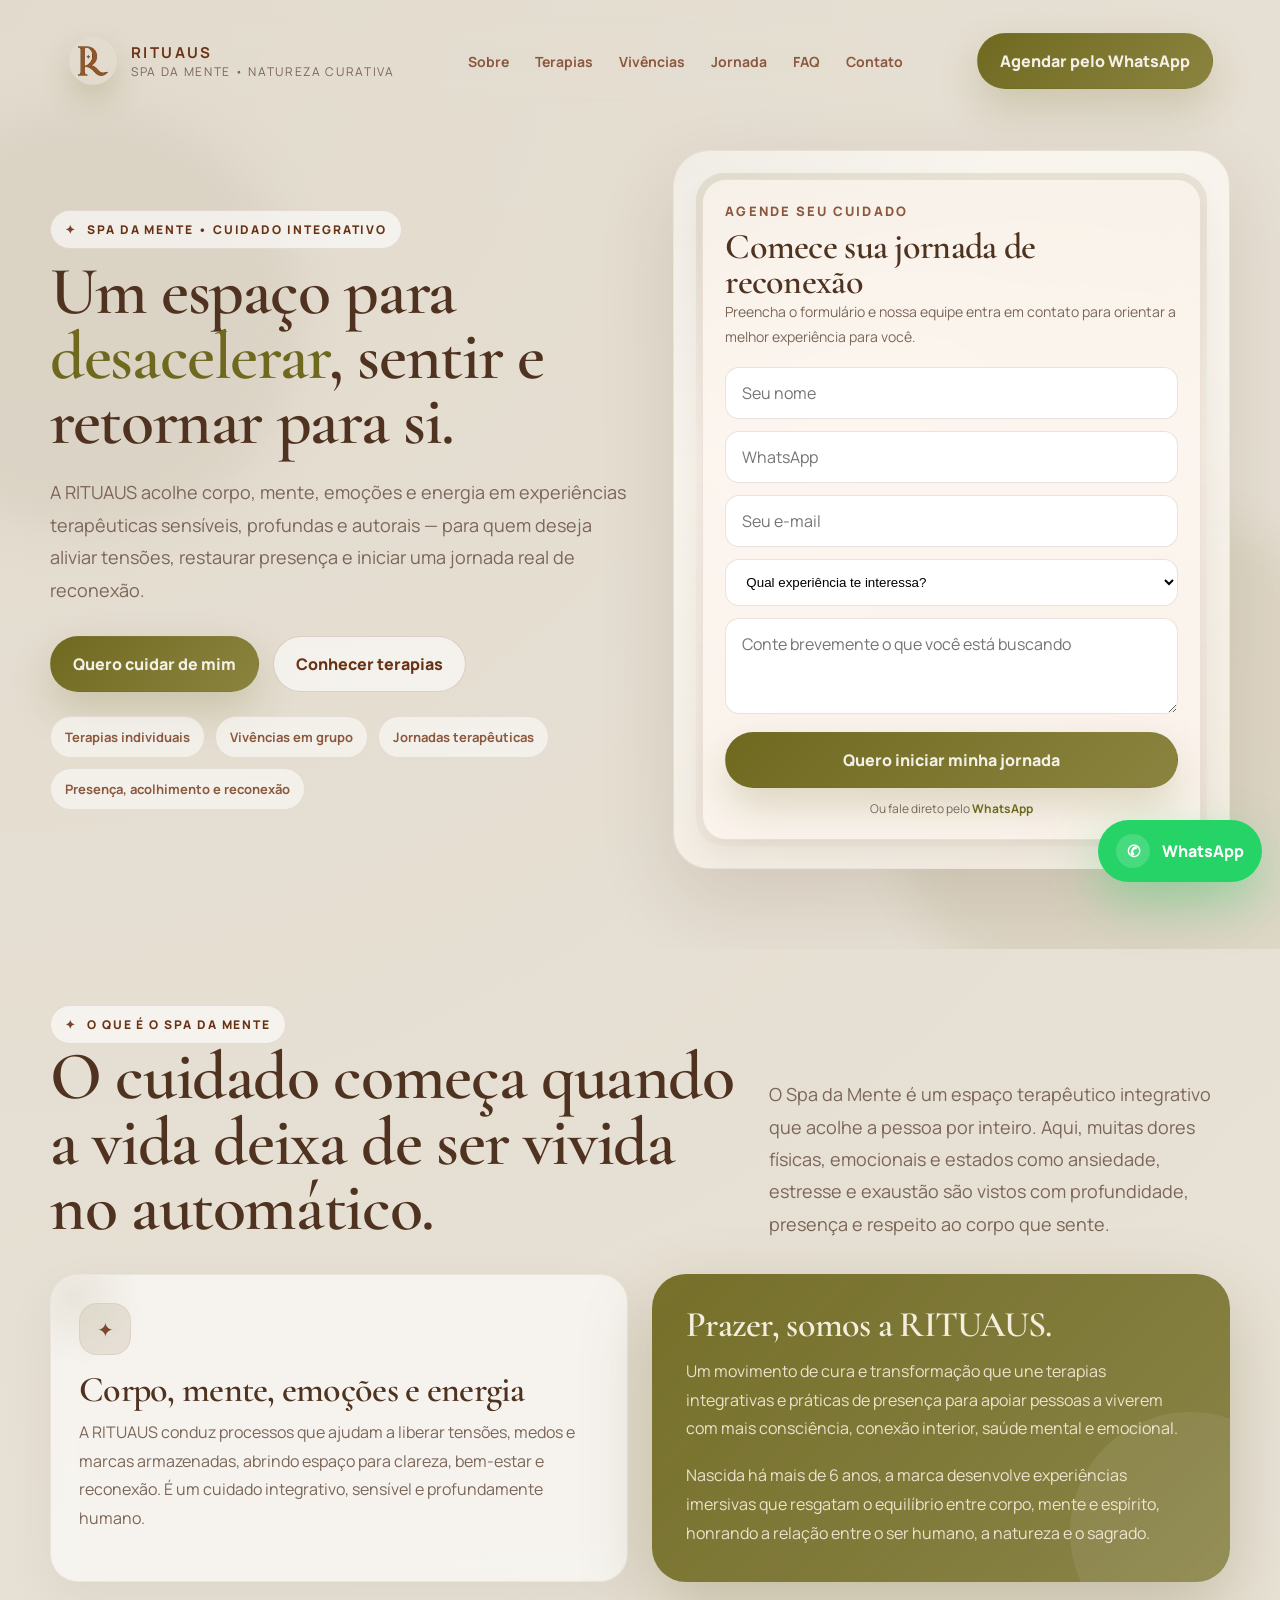
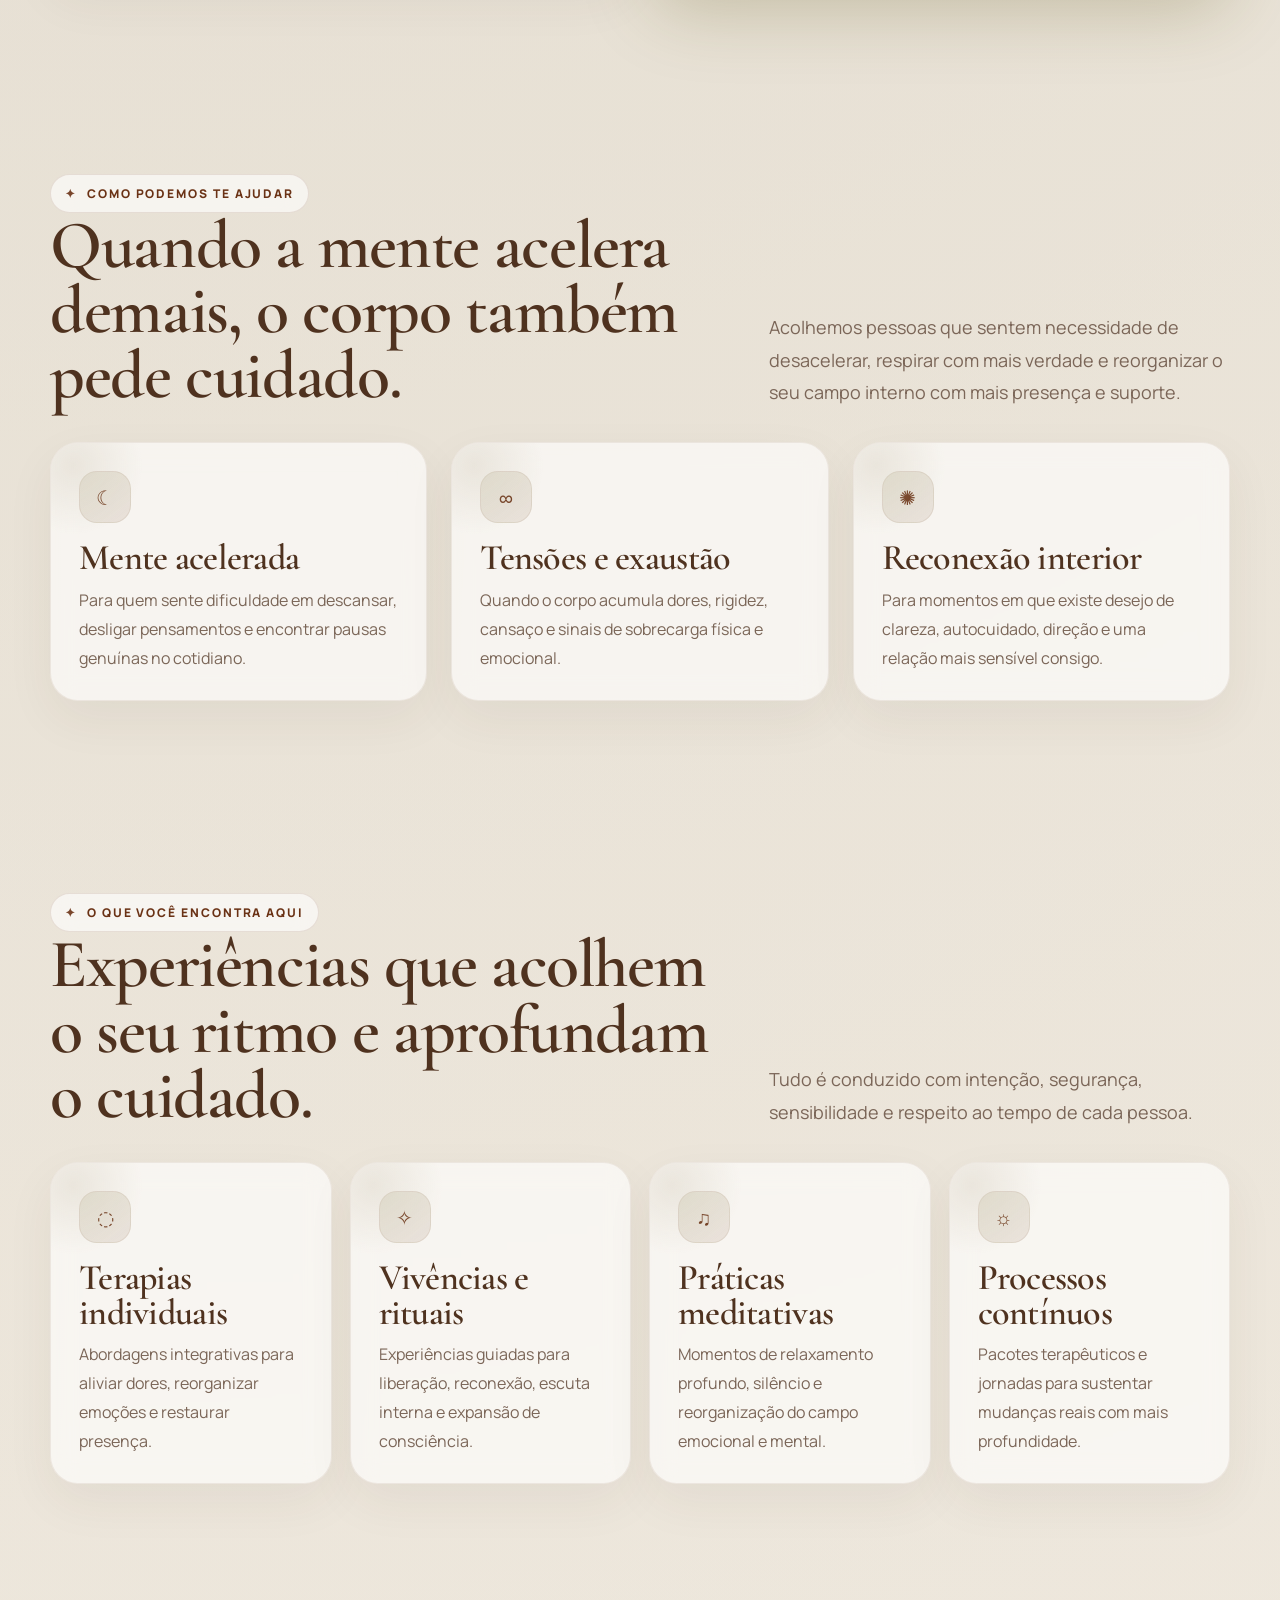
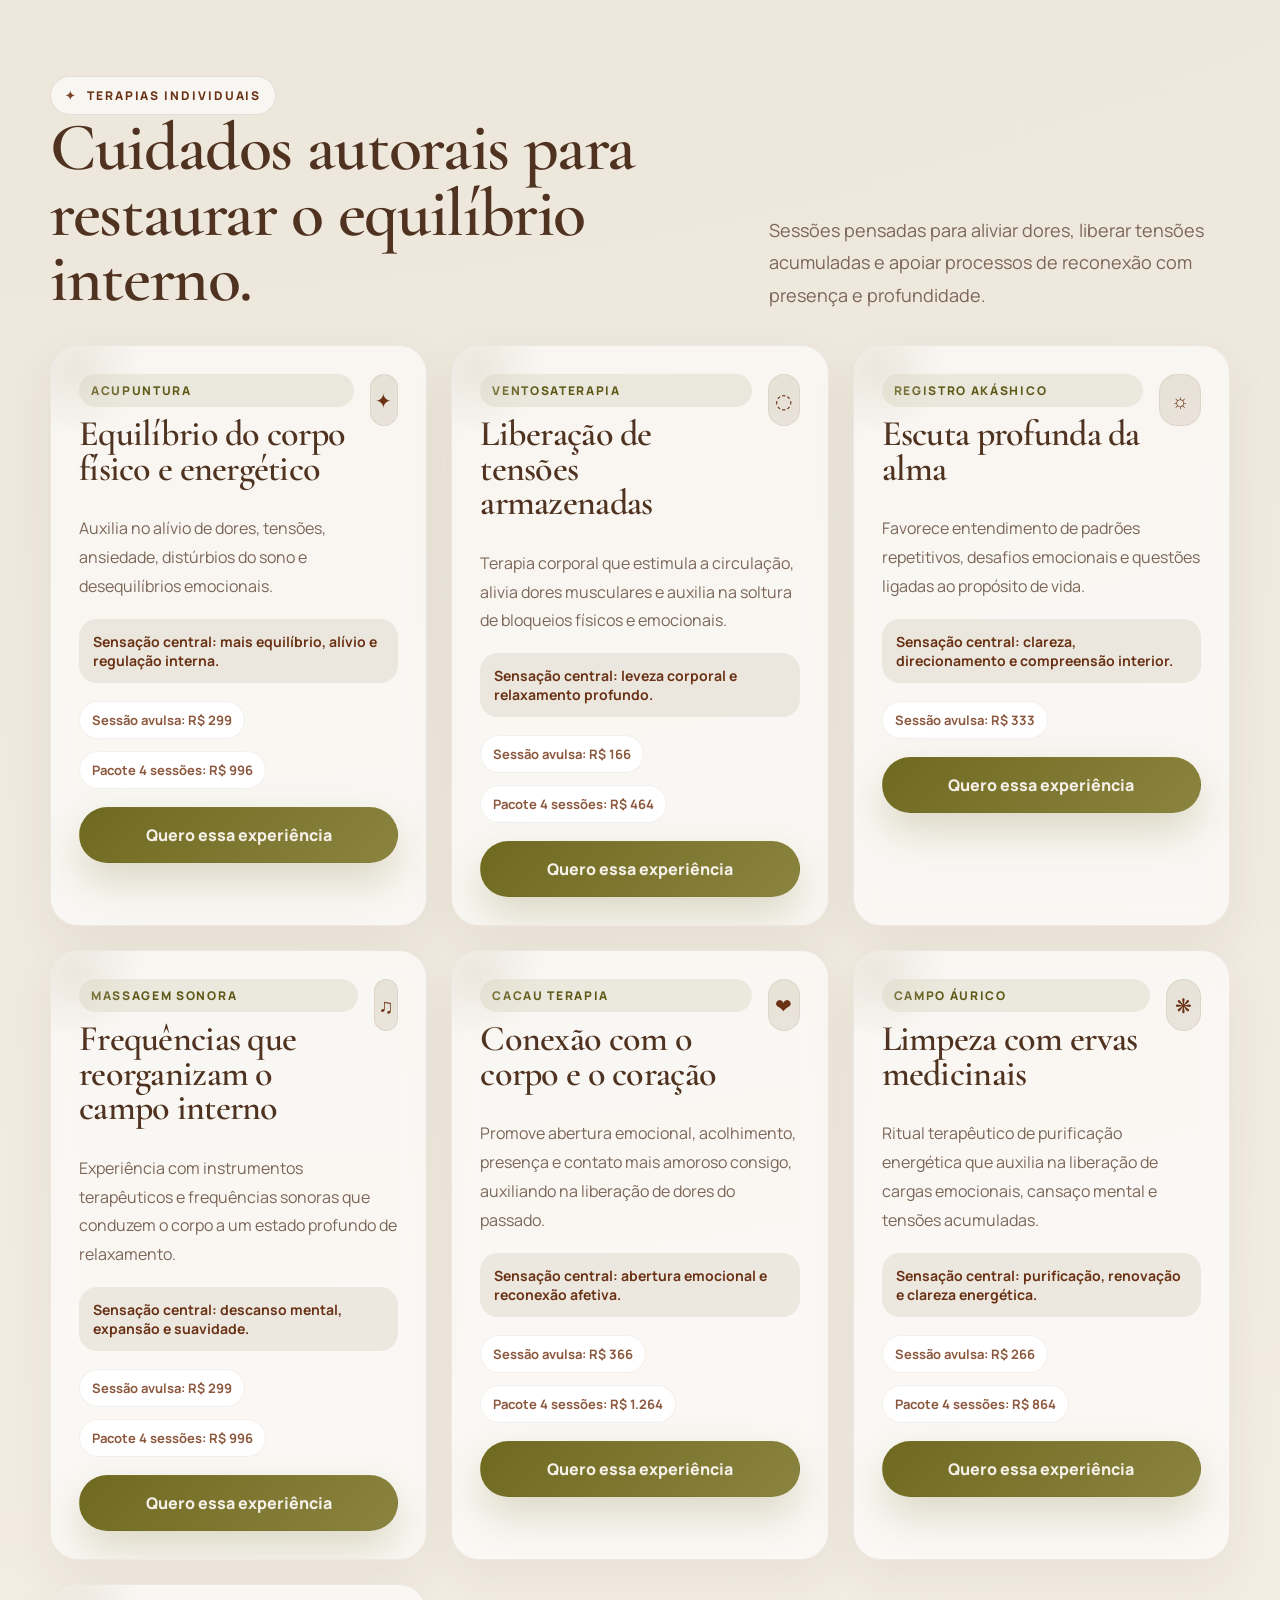
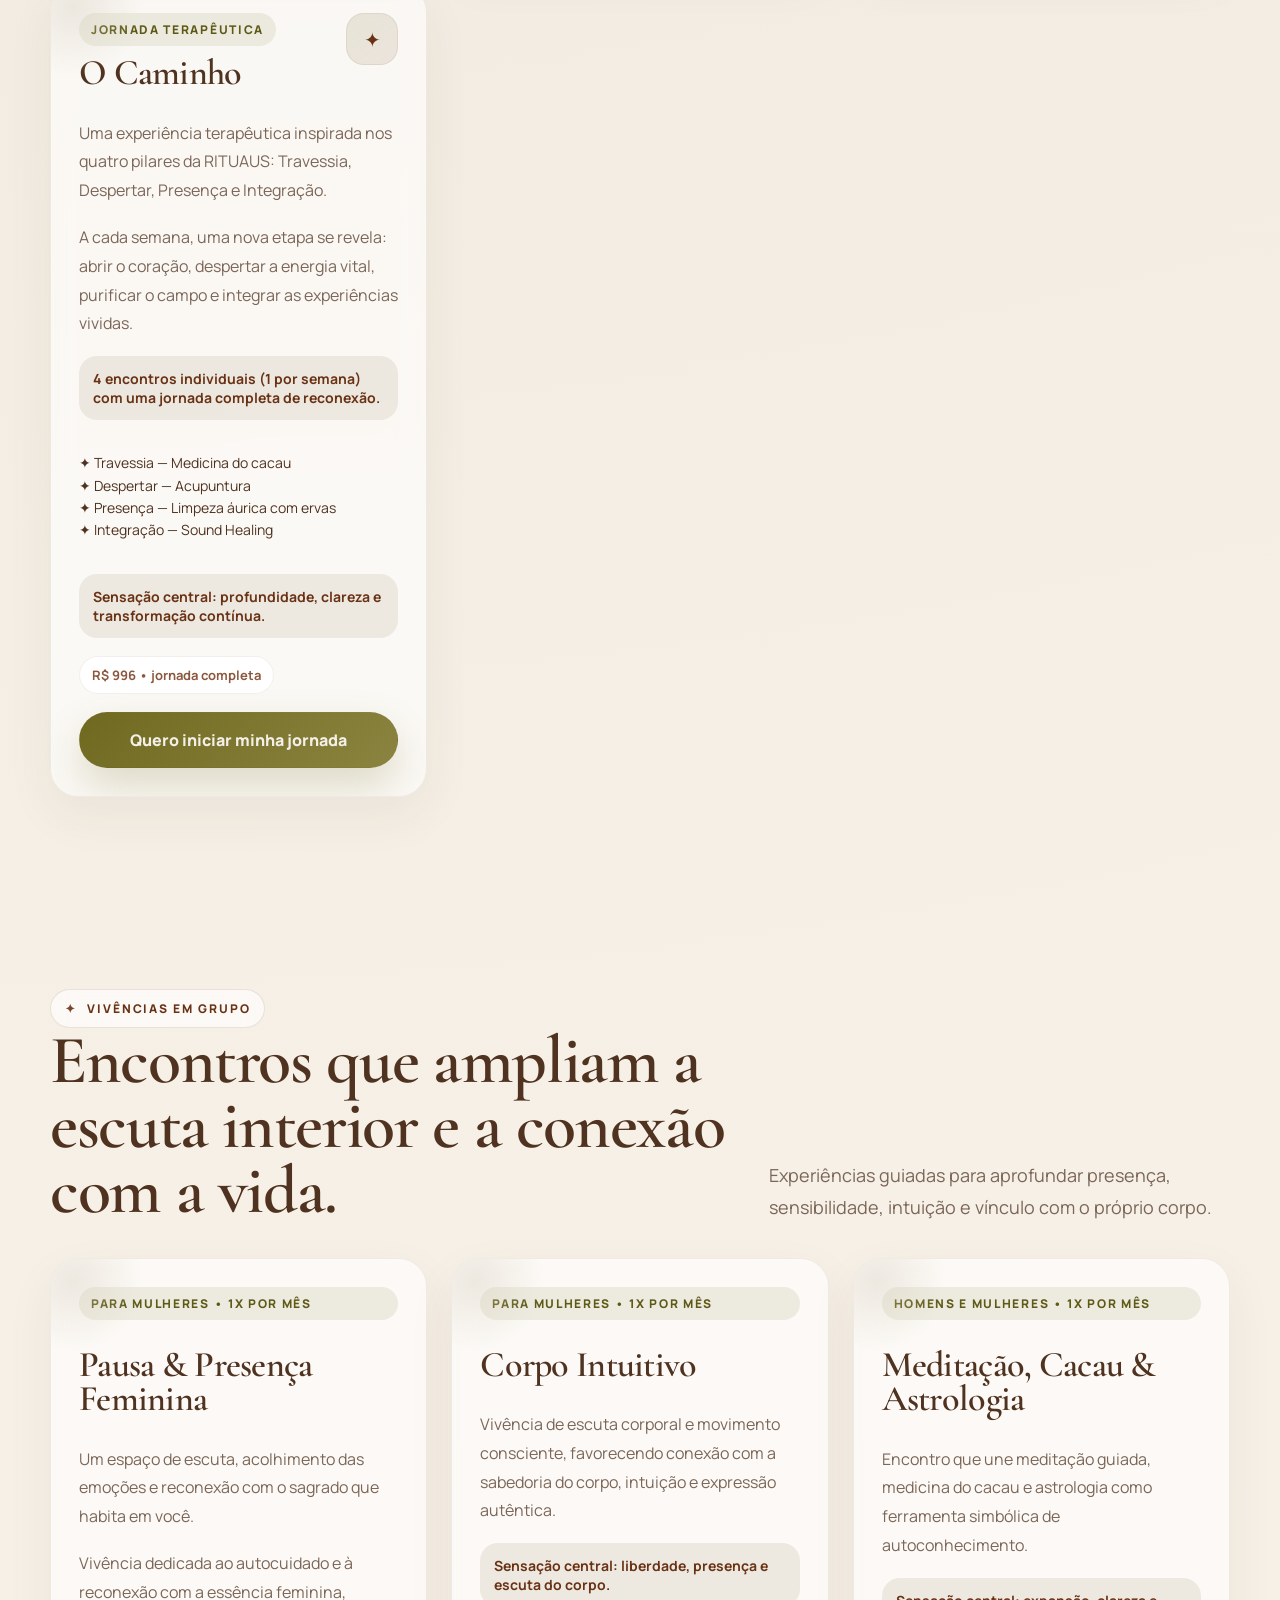
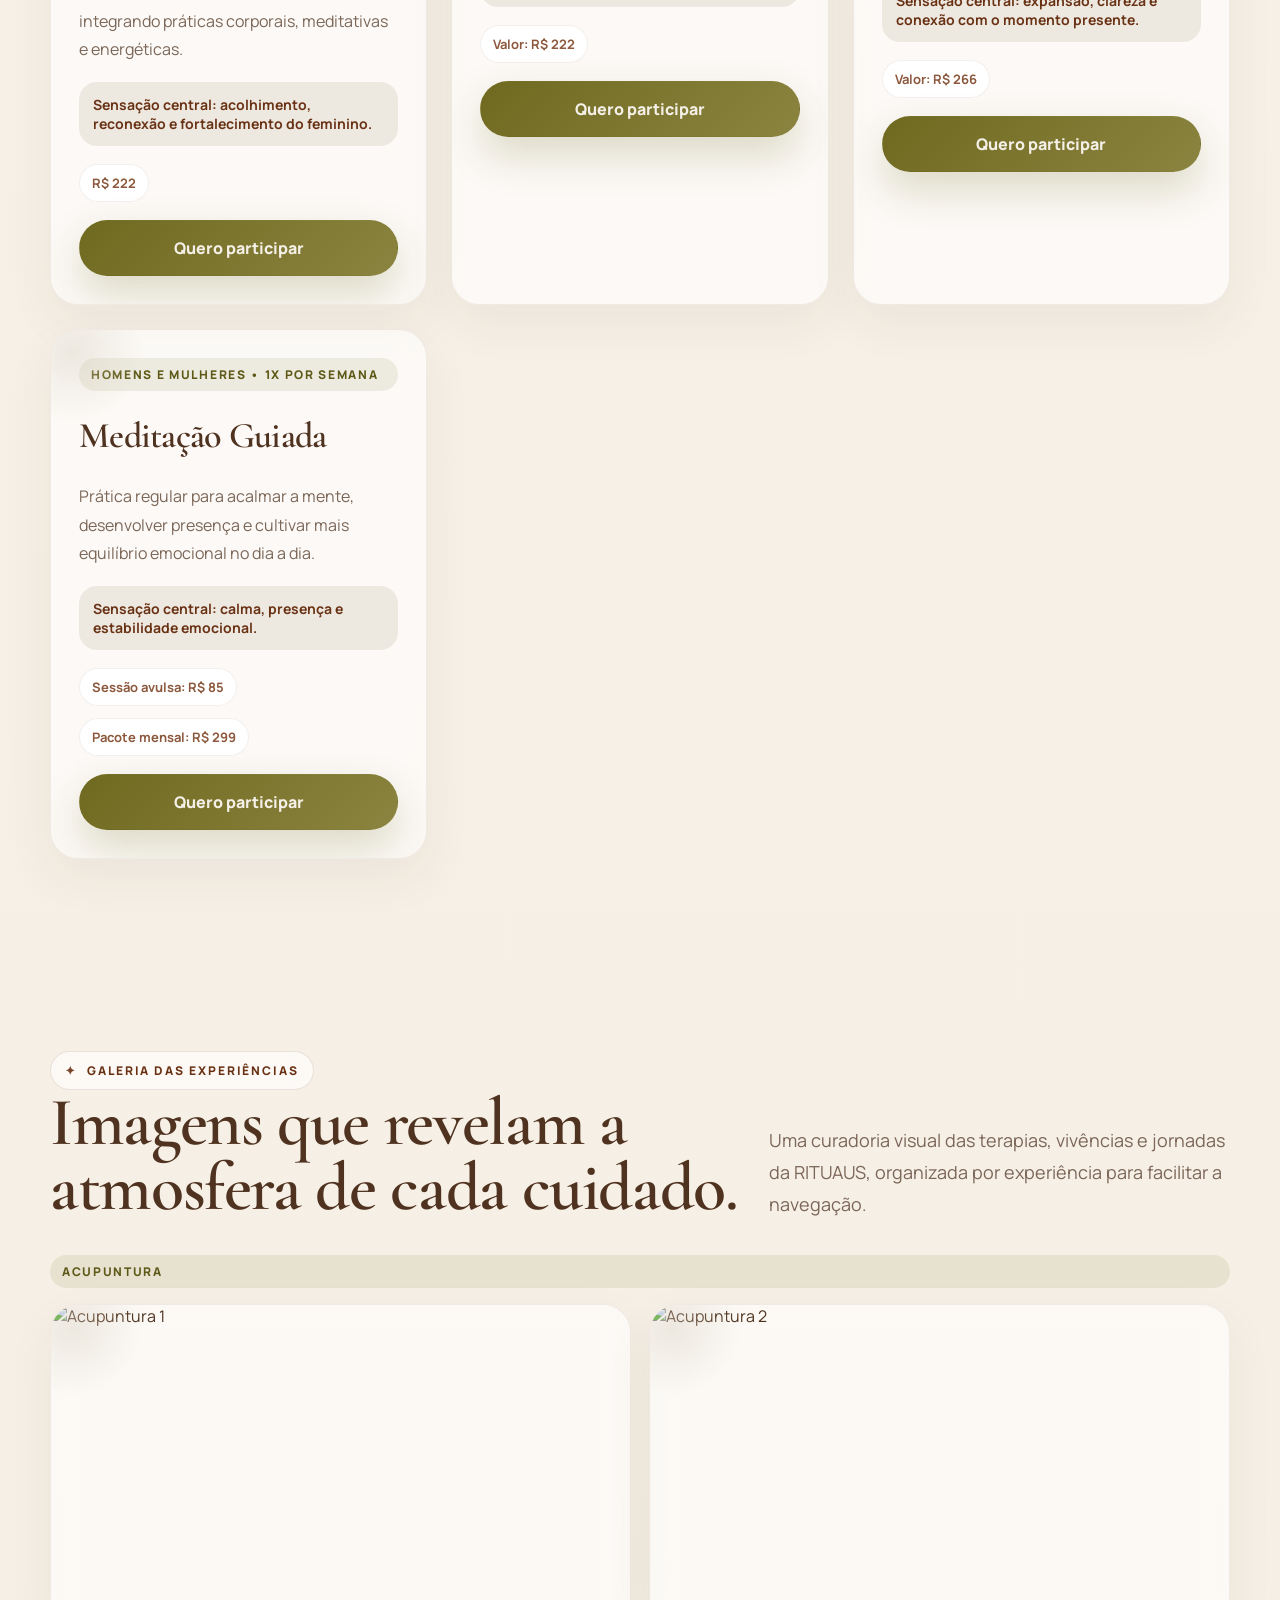
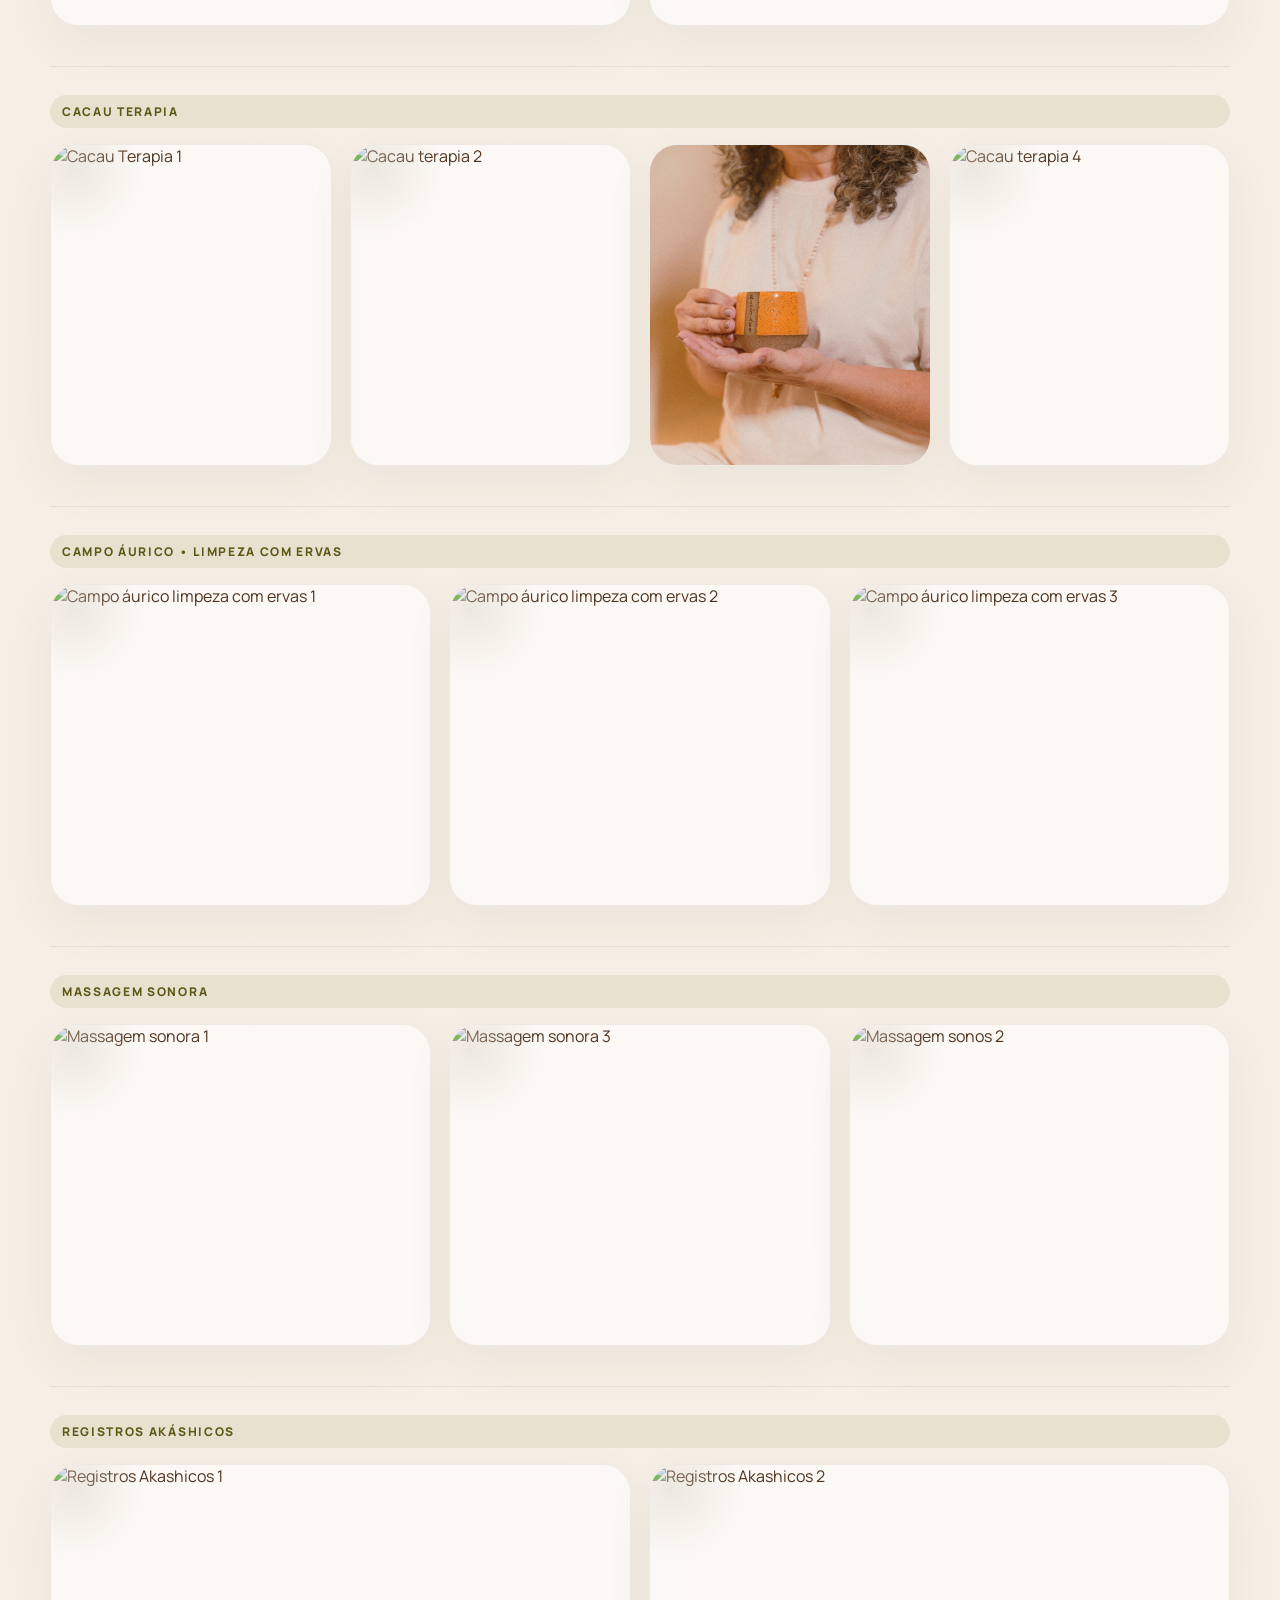
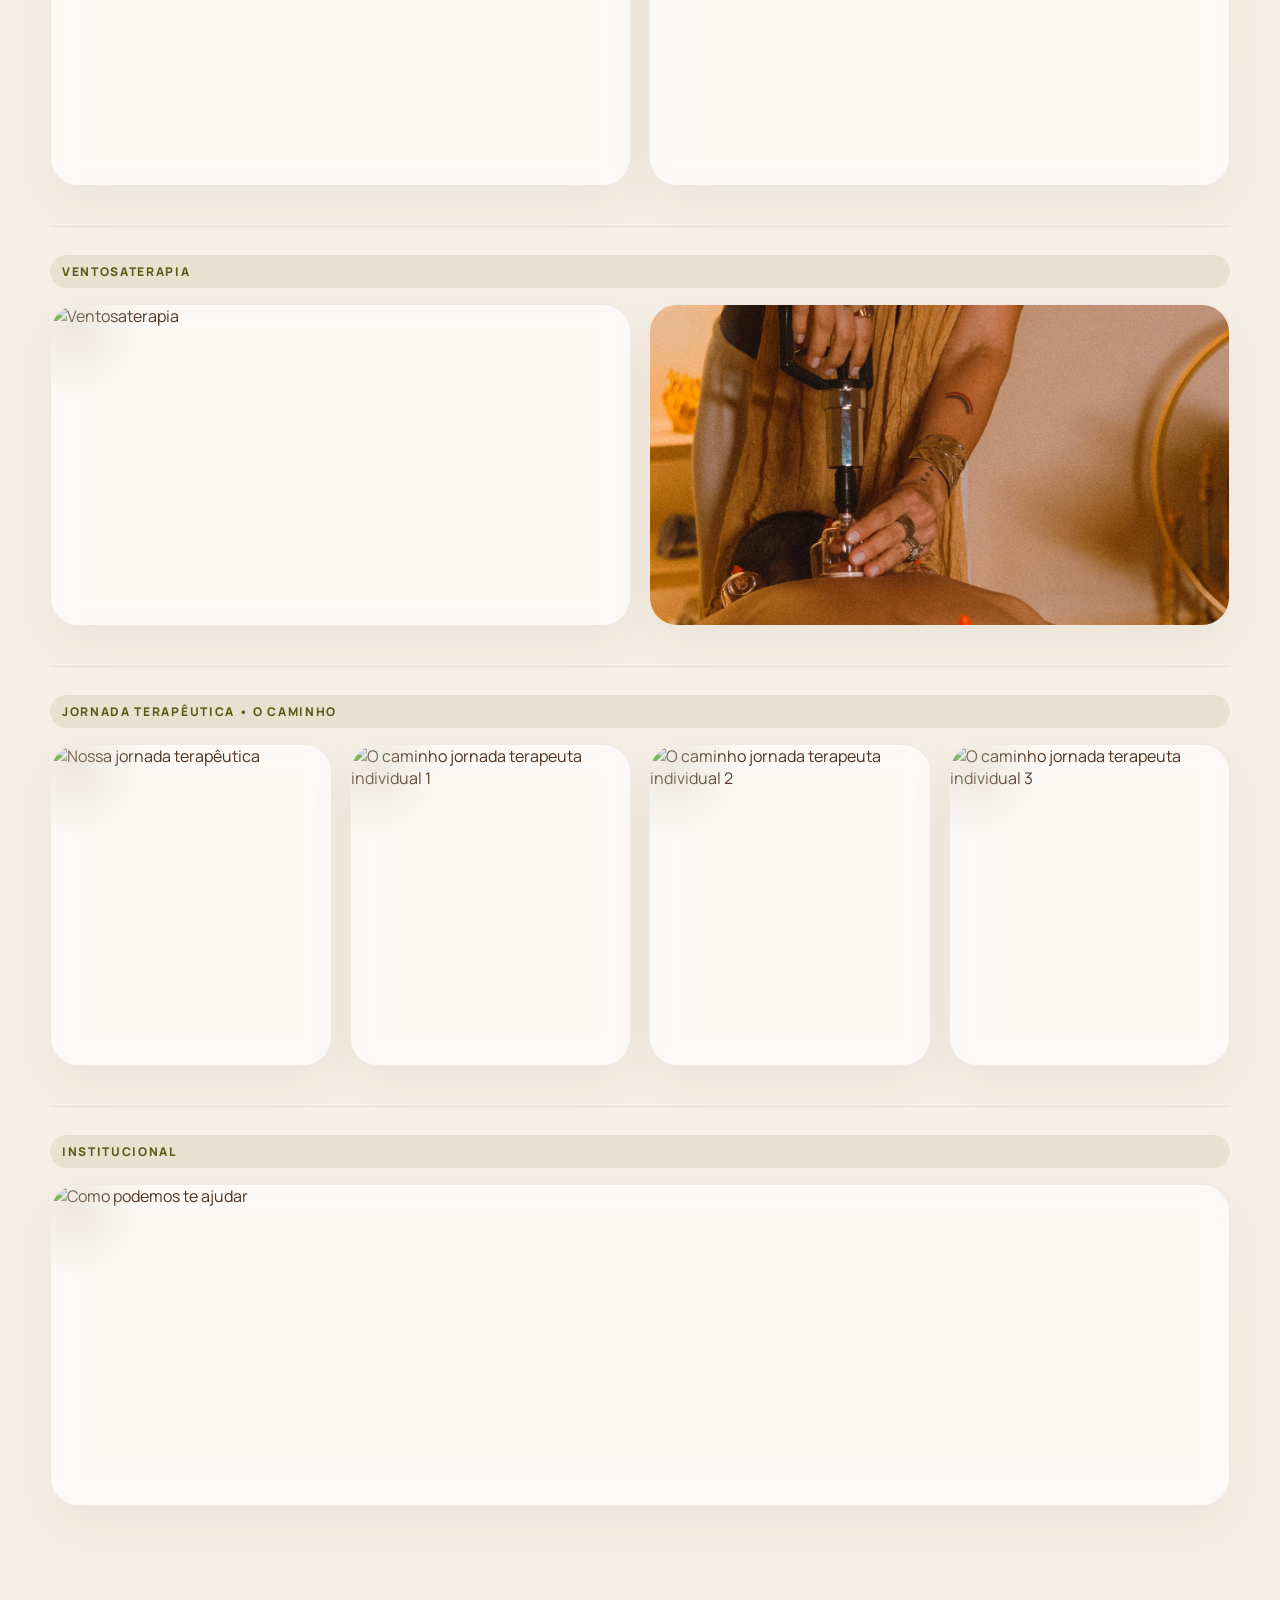
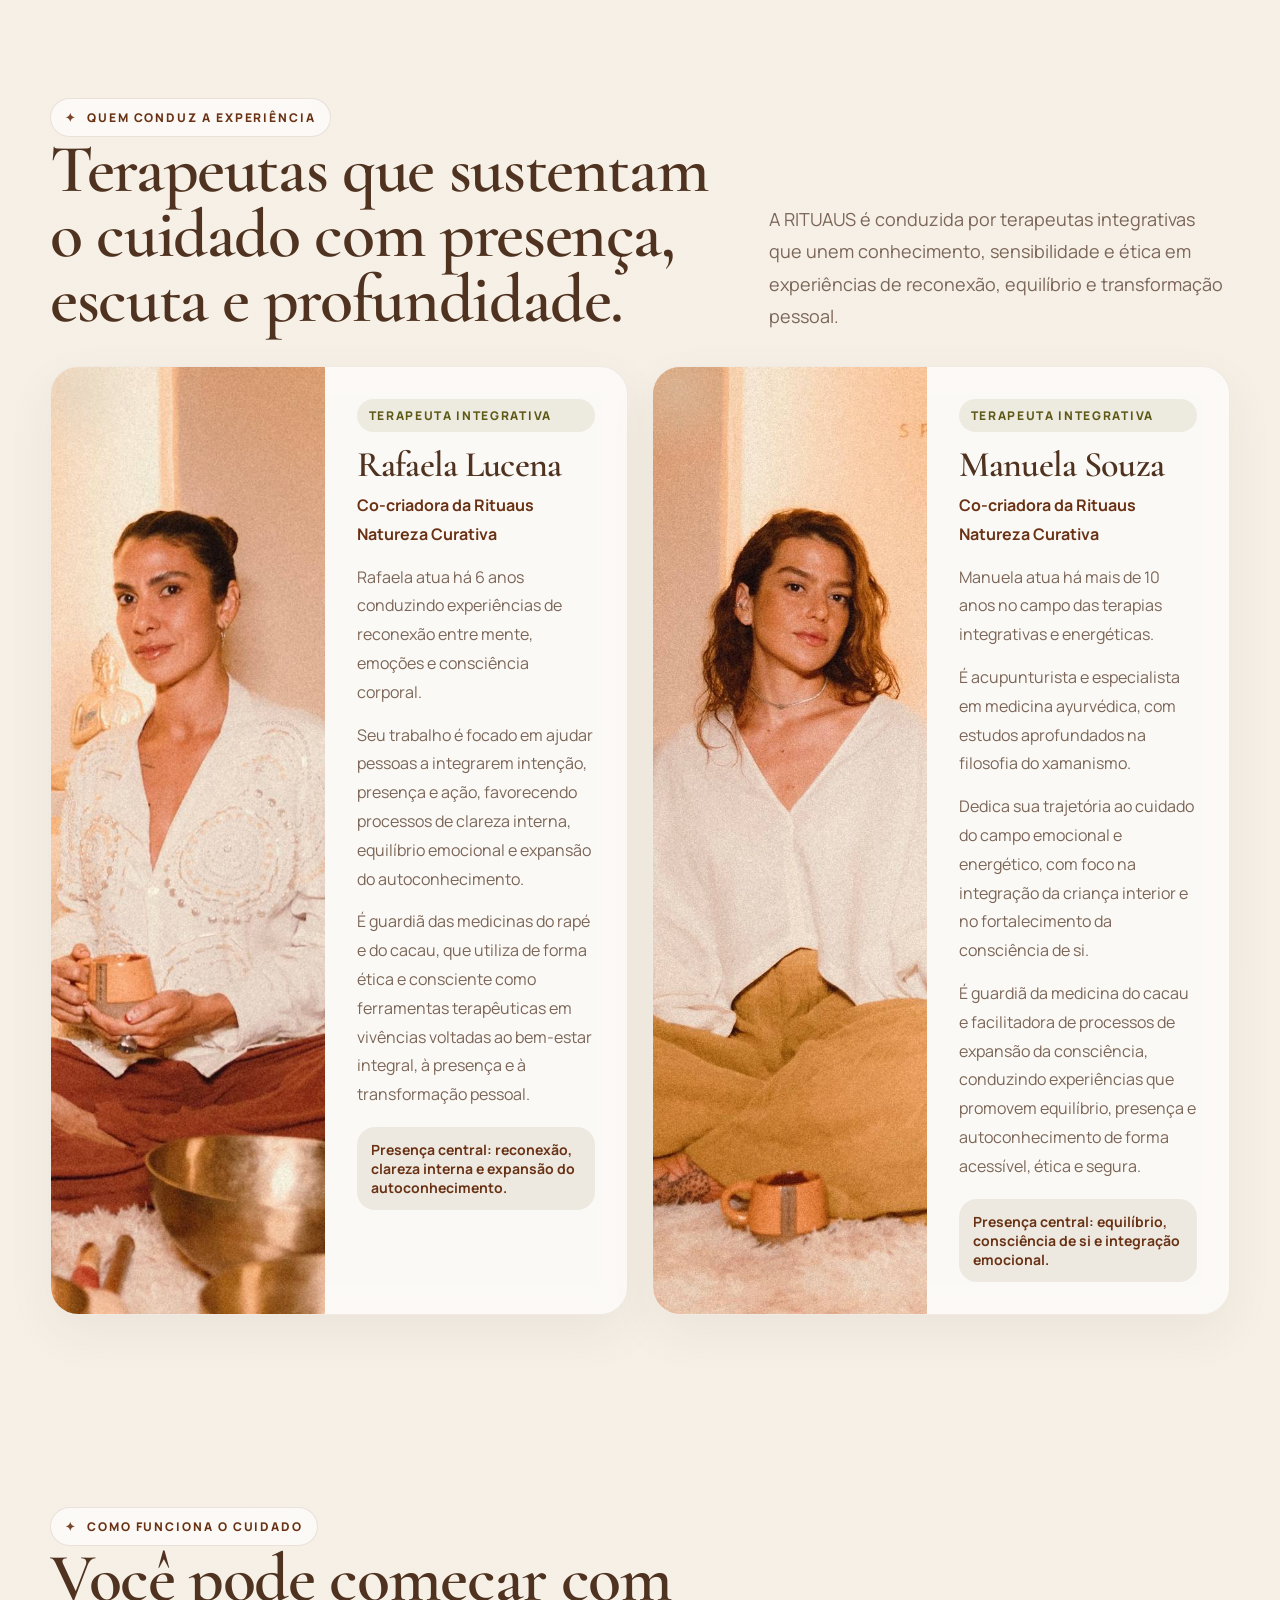
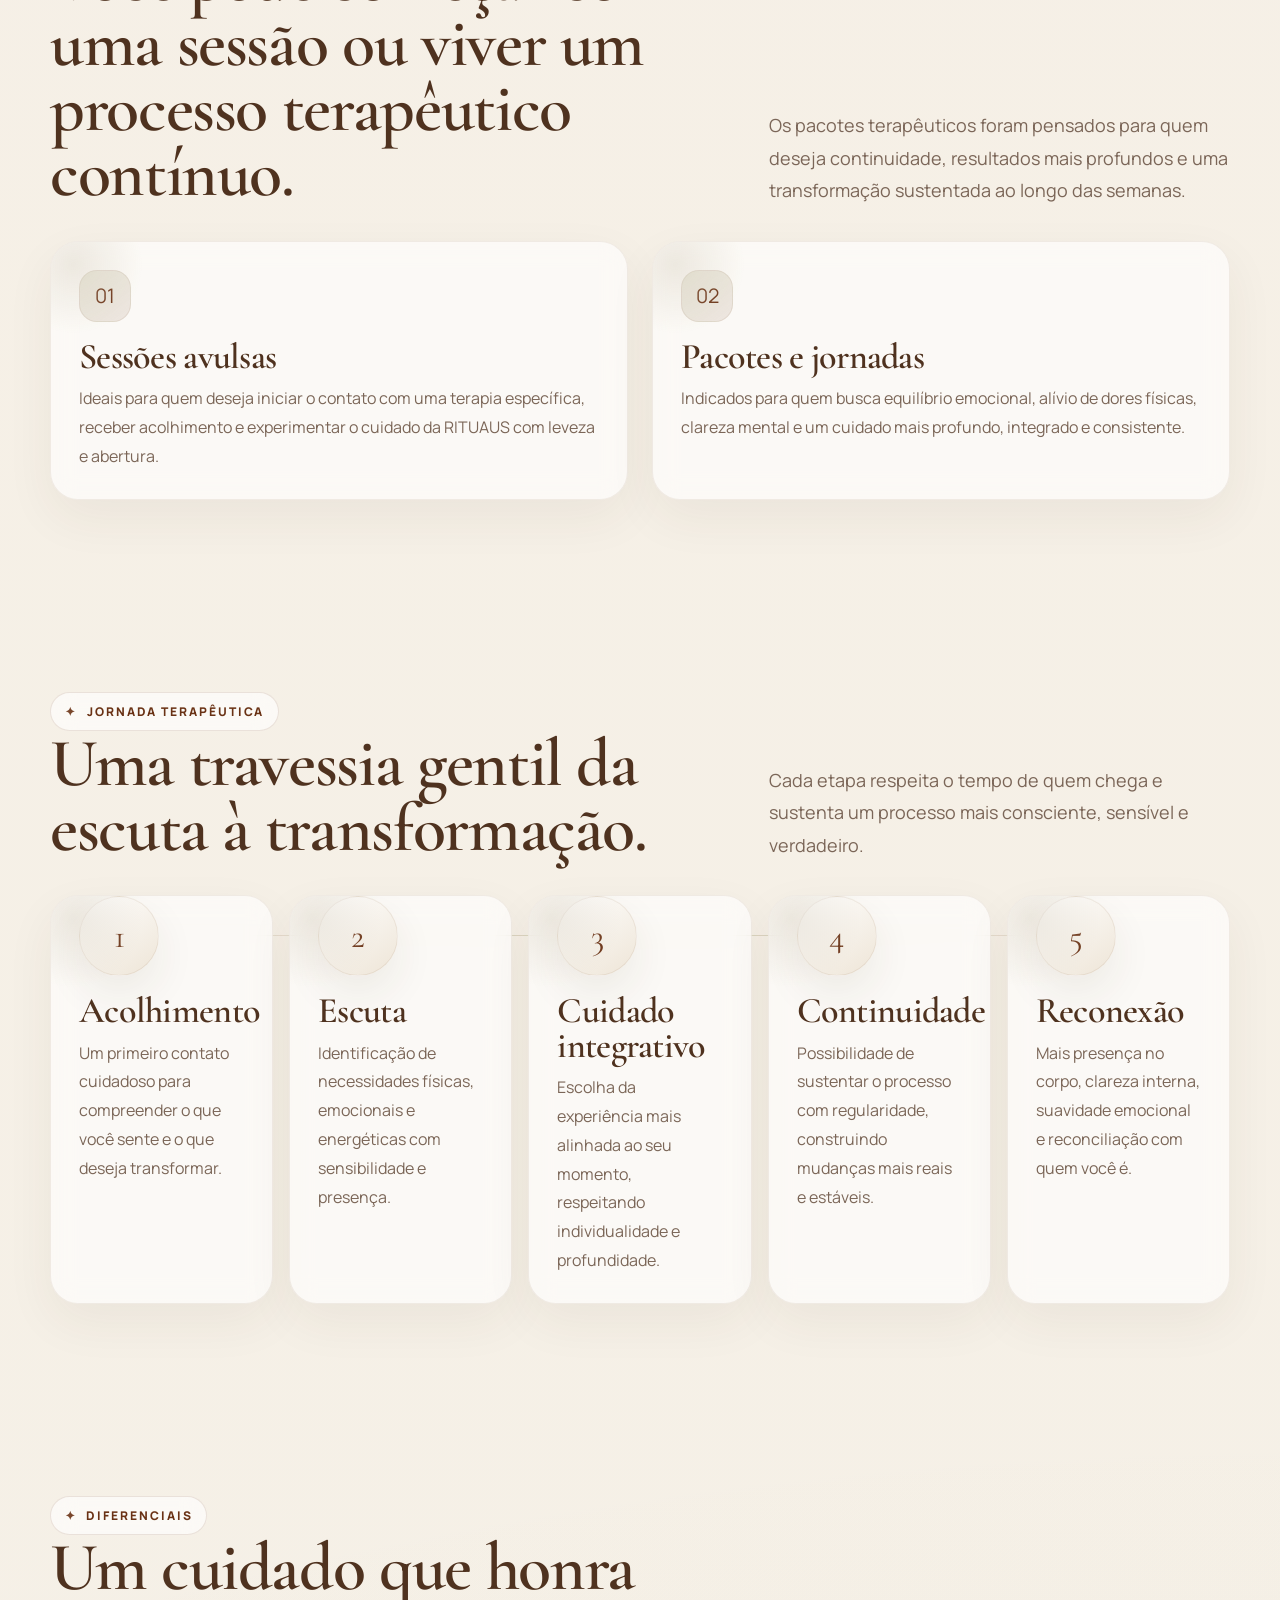
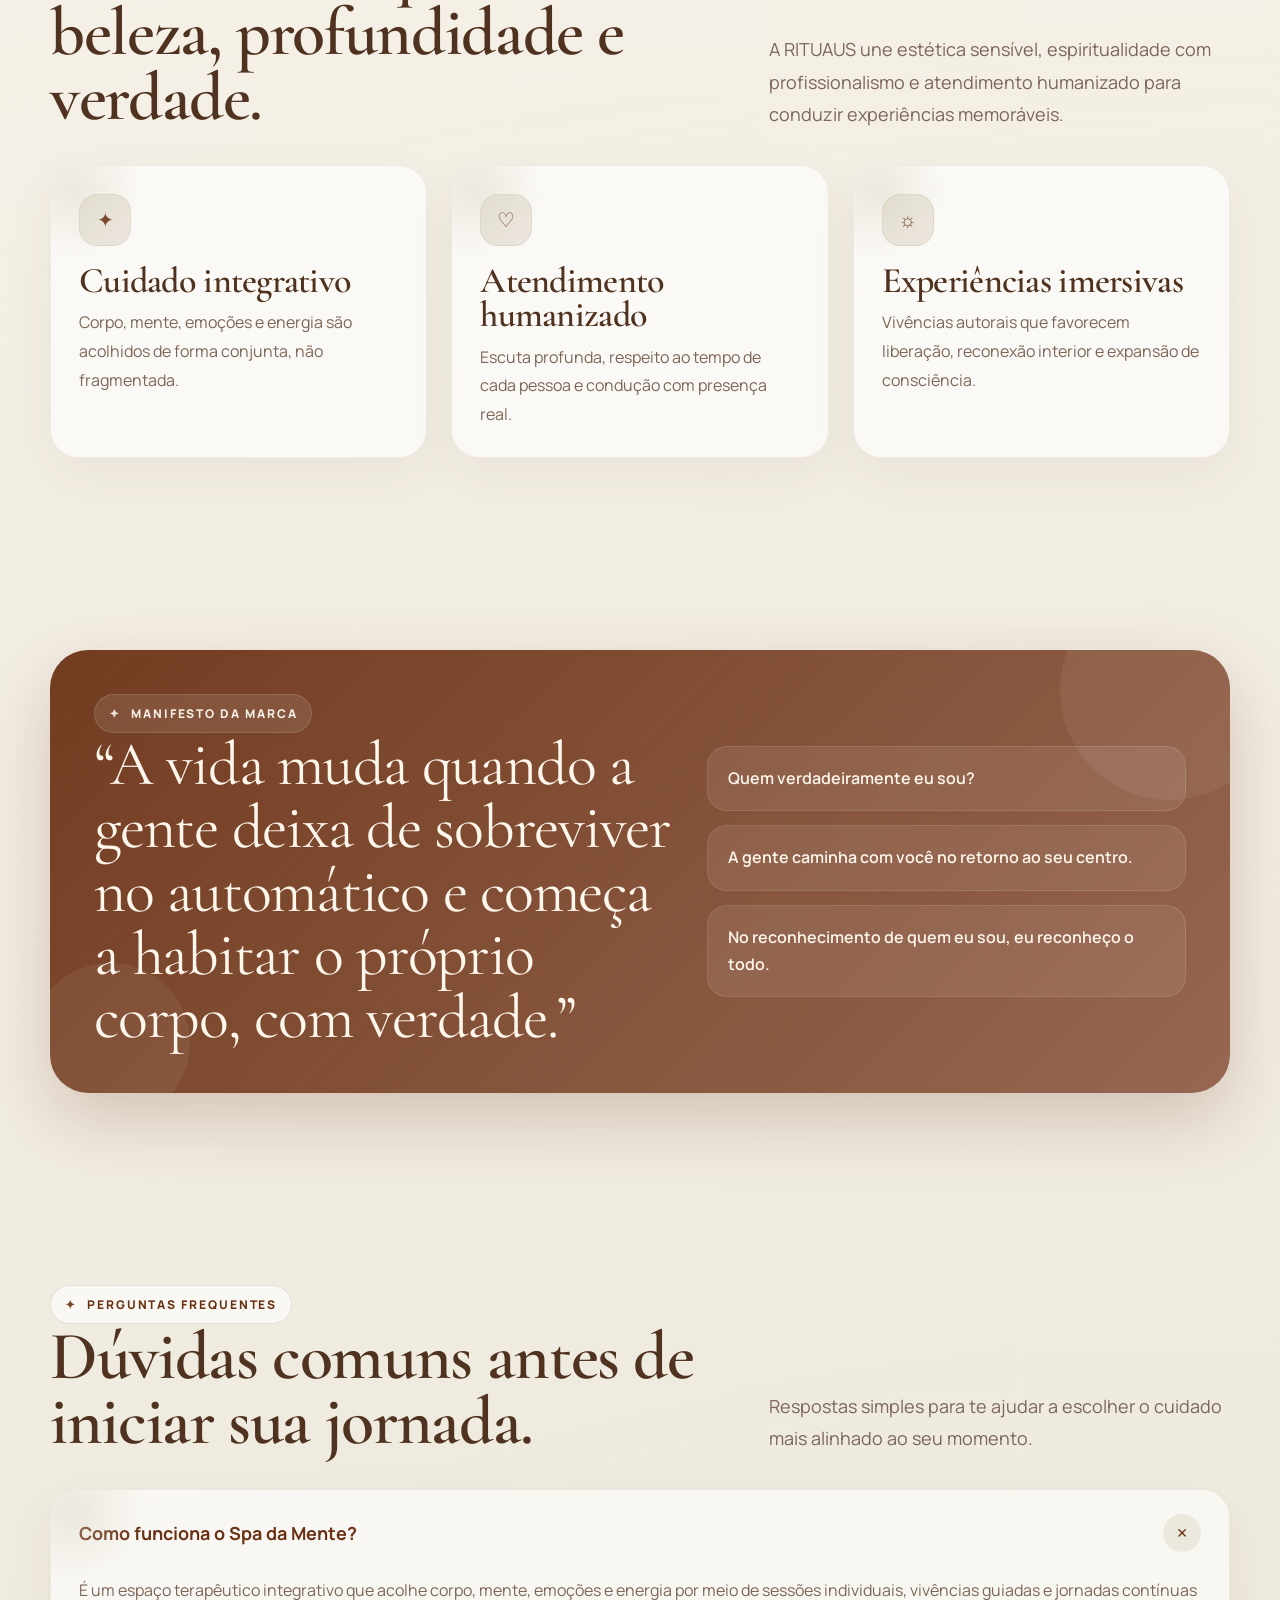
==== commit 808f43a0: "primeira versao publicada" ====
--- a/index.html
+++ b/index.html
@@ -1,336 +1,68 @@
 <!DOCTYPE html>
 <html lang="pt-BR">
+
 <head>
   <meta charset="UTF-8" />
   <meta name="viewport" content="width=device-width, initial-scale=1.0" />
-  <title>RITUAUS • Spa da Mente</title>
-  <meta name="description" content="RITUAUS • Spa da Mente — terapias integrativas, vivências e jornadas de cuidado para corpo, mente, emoções e energia." />
+
+  <!-- SEO PRINCIPAL -->
+  <title>RITUAUS Spa da Mente | Terapias Integrativas, Acupuntura e Bem-Estar</title>
+
+  <meta name="description"
+    content="RITUAUS Spa da Mente oferece terapias integrativas como acupuntura, massagem sonora, cacau terapia e jornadas de autoconhecimento. Cuidado para corpo, mente, emoções e energia." />
+
+  <meta name="keywords"
+    content="terapias integrativas, acupuntura, massagem sonora, cacau terapia, registros akashicos, limpeza energetica, spa holistico, bem estar, autoconhecimento, ansiedade, relaxamento" />
+
+  <meta name="author" content="RITUAUS Spa da Mente" />
+
+  <!-- SEO LOCAL (IMPORTANTE) -->
+  <meta name="geo.region" content="BR" />
+  <meta name="geo.placename" content="Brasil" />
+
+  <!-- TEMA -->
   <meta name="theme-color" content="#6f6920" />
+
+  <!-- OPEN GRAPH (WhatsApp, Instagram, Facebook) -->
+  <meta property="og:title" content="RITUAUS Spa da Mente" />
+  <meta property="og:description"
+    content="Terapias integrativas, vivências e jornadas de reconexão para corpo, mente e emoções." />
+  <meta property="og:type" content="website" />
+  <meta property="og:url" content="https://seudominio.com" />
+  <meta property="og:image" content="https://seudominio.com/img/Como podemos te ajudar_.JPEG" />
+
+  <!-- TWITTER -->
+  <meta name="twitter:card" content="summary_large_image" />
+  <meta name="twitter:title" content="RITUAUS Spa da Mente" />
+  <meta name="twitter:description"
+    content="Experiências terapêuticas para reconexão, equilíbrio emocional e bem-estar." />
+  <meta name="twitter:image" content="https://rituaus.com.br/img/Como podemos te ajudar_.JPEG" />
+
+  <!-- PERFORMANCE -->
   <link rel="preconnect" href="https://fonts.googleapis.com">
   <link rel="preconnect" href="https://fonts.gstatic.com" crossorigin>
-  <link href="https://fonts.googleapis.com/css2?family=Cormorant+Garamond:wght@400;500;600;700&family=Manrope:wght@400;500;600;700;800&display=swap" rel="stylesheet">
-  <style>
-    :root{
-      --olive:#6f6920;
-      --olive-deep:#5f5918;
-      --olive-soft:#8a8440;
-      --sand:#d6cebe;
-      --linen:#f5f0e7;
-      --cream:#f8f4ee;
-      --earth:#6a3215;
-      --earth-soft:#8c583d;
-      --text:#4f321f;
-      --muted:#7b6658;
-      --white:#ffffff;
-      --line:rgba(106, 50, 21, 0.14);
-      --shadow:0 30px 80px rgba(67, 42, 20, 0.12);
-      --radius-xl:32px;
-      --radius-lg:24px;
-      --radius-md:18px;
-      --container:1180px;
-    }
-
-    *{box-sizing:border-box}
-    html{scroll-behavior:smooth}
-    body{
-      margin:0;
-      font-family:'Manrope', sans-serif;
-      color:var(--text);
-      background:
-        radial-gradient(circle at top left, rgba(214,206,190,.65), transparent 32%),
-        radial-gradient(circle at bottom right, rgba(111,105,32,.12), transparent 24%),
-        linear-gradient(180deg, #f7f2ea 0%, #f6efe5 46%, #f5f1e8 100%);
-      overflow-x:hidden;
-    }
-
-    a{color:inherit;text-decoration:none}
-    img{max-width:100%;display:block}
-    button,input,textarea{font:inherit}
-
-    .container{width:min(var(--container), calc(100% - 32px)); margin:0 auto}
-    .section{padding:96px 0; position:relative}
-    .section.compact{padding-top:56px}
-    .section-head{display:grid; grid-template-columns:1.2fr .8fr; gap:28px; align-items:end; margin-bottom:34px}
-    .eyebrow{
-      display:inline-flex; align-items:center; gap:10px; padding:10px 14px;
-      background:rgba(255,255,255,.62); border:1px solid rgba(106,50,21,.12);
-      border-radius:999px; color:var(--earth); font-size:12px; letter-spacing:.16em; text-transform:uppercase; font-weight:800;
-      backdrop-filter: blur(12px);
-    }
-    .eyebrow::before{content:"✦"; font-size:12px; opacity:.9}
-
-    h1,h2,h3,h4{font-family:'Cormorant Garamond', serif; margin:0; line-height:.96; letter-spacing:-.02em}
-    h1{font-size:clamp(56px, 10vw, 108px); font-weight:600}
-    h2{font-size:clamp(38px, 6vw, 68px); font-weight:600}
-    h3{font-size:clamp(26px, 3.4vw, 36px); font-weight:600}
-    p{margin:0; line-height:1.8; color:var(--muted); font-size:16px}
-
-    .subtitle{font-size:18px; max-width:720px}
-
-    .btn{
-      display:inline-flex; align-items:center; justify-content:center; gap:10px;
-      padding:16px 22px; border-radius:999px; font-weight:800; transition:.28s ease;
-      border:1px solid transparent; cursor:pointer;
-    }
-    .btn-primary{
-      background:linear-gradient(135deg, var(--olive) 0%, var(--olive-soft) 100%);
-      color:var(--linen); box-shadow:0 18px 40px rgba(111,105,32,.22);
-    }
-    .btn-primary:hover{transform:translateY(-2px); box-shadow:0 24px 52px rgba(111,105,32,.28)}
-    .btn-secondary{
-      border-color:rgba(106,50,21,.18); color:var(--earth); background:rgba(255,255,255,.6); backdrop-filter: blur(10px);
-    }
-    .btn-secondary:hover{background:#fff; transform:translateY(-2px)}
-
-    .site-header{
-      position:fixed; inset:0 0 auto 0; z-index:90; transition:.28s ease; padding:18px 0;
-    }
-    .site-header.scrolled{padding:12px 0}
-    .site-header.scrolled .nav-shell{
-      background:rgba(247,242,234,.78); border-color:rgba(106,50,21,.12); box-shadow:0 18px 50px rgba(68,44,24,.08)
-    }
-    .nav-shell{
-      display:flex; align-items:center; justify-content:space-between; gap:16px; padding:14px 16px 14px 18px;
-      border:1px solid transparent; border-radius:999px; backdrop-filter: blur(14px); transition:.28s ease;
-    }
-    .brand{display:flex; align-items:center; gap:14px; min-width:0}
-    .brand-mark{
-      width:48px; height:48px; border-radius:50%; display:grid; place-items:center;
-      background:radial-gradient(circle at 30% 30%, rgba(255,255,255,.3), transparent 40%), linear-gradient(145deg, var(--olive), var(--olive-deep));
-      color:#efe6d7; font-family:'Cormorant Garamond', serif; font-size:28px; font-weight:700; box-shadow:0 14px 30px rgba(111,105,32,.22);
-      flex:0 0 auto;
-    }
-    .brand-text{display:flex; flex-direction:column; min-width:0}
-    .brand-text strong{font-size:15px; color:var(--earth); letter-spacing:.16em; text-transform:uppercase}
-    .brand-text span{font-size:12px; color:var(--muted); letter-spacing:.14em; text-transform:uppercase}
-
-    .menu{display:flex; align-items:center; gap:26px}
-    .menu a{font-size:14px; font-weight:700; color:var(--earth-soft); position:relative}
-    .menu a::after{content:""; position:absolute; left:0; bottom:-6px; width:0; height:1px; background:var(--earth); transition:.25s ease}
-    .menu a:hover::after{width:100%}
-    .menu-actions{display:flex; gap:12px; align-items:center}
-    .menu-toggle{display:none; width:48px; height:48px; border:none; border-radius:50%; background:rgba(255,255,255,.8); color:var(--earth); font-size:24px; box-shadow:var(--shadow)}
-
-    .mobile-menu{
-      display:none; margin-top:14px; padding:12px; border-radius:28px; background:rgba(248,244,238,.95);
-      border:1px solid rgba(106,50,21,.12); box-shadow:var(--shadow)
-    }
-    .mobile-menu a{display:block; padding:14px 10px; border-bottom:1px solid rgba(106,50,21,.08); font-weight:700; color:var(--earth-soft)}
-    .mobile-menu a:last-child{border-bottom:none}
-    .mobile-menu.show{display:block}
-
-    .hero{
-      min-height:100vh; display:flex; align-items:center; padding:150px 0 80px; position:relative; overflow:hidden;
-    }
-    .hero::before,
-    .hero::after{
-      content:""; position:absolute; border-radius:50%; filter:blur(20px); pointer-events:none;
-    }
-    .hero::before{width:420px; height:420px; background:rgba(214,206,190,.58); top:110px; left:-120px}
-    .hero::after{width:520px; height:520px; background:rgba(111,105,32,.08); right:-120px; bottom:-80px}
-    .hero-grid{display:grid; grid-template-columns:1.02fr .98fr; gap:44px; align-items:center; position:relative; z-index:2}
-    .hero-copy p{font-size:18px; max-width:650px; margin:22px 0 30px}
-    .hero-copy .title-accent{color:var(--olive)}
-    .hero-actions{display:flex; flex-wrap:wrap; gap:14px; margin-bottom:24px}
-    .hero-pills{display:flex; flex-wrap:wrap; gap:10px}
-    .pill{
-      padding:11px 14px; border-radius:999px; background:rgba(255,255,255,.55); border:1px solid rgba(106,50,21,.1);
-      font-size:13px; font-weight:700; color:var(--earth-soft); backdrop-filter: blur(10px)
-    }
-
-    .hero-card{
-      position:relative; padding:28px; border-radius:36px;
-      background:
-        linear-gradient(180deg, rgba(255,255,255,.58), rgba(255,255,255,.42)),
-        radial-gradient(circle at top left, rgba(214,206,190,.8), transparent 36%),
-        linear-gradient(145deg, #f2e8da, #ece2d2 60%, #e8dcc8);
-      border:1px solid rgba(106,50,21,.08);
-      box-shadow:var(--shadow); overflow:hidden;
-      min-height:640px;
-    }
-    .hero-card::before{
-      content:""; position:absolute; inset:22px; border-radius:28px;
-      background:
-        linear-gradient(180deg, rgba(111,105,32,.16), rgba(111,105,32,.02) 40%, rgba(106,50,21,.04)),
-        radial-gradient(circle at 30% 20%, rgba(255,255,255,.35), transparent 30%);
-      opacity:.75;
-    }
-    .hero-portrait{
-      position:absolute; inset:90px 40px 70px 40px; border-radius:28px; overflow:hidden;
-      background:
-        radial-gradient(circle at 50% 20%, rgba(255,240,220,.6), transparent 35%),
-        radial-gradient(circle at 25% 35%, rgba(255,255,255,.4), transparent 24%),
-        linear-gradient(180deg, #d8cab6 0%, #c2af98 28%, #8f6f5f 70%, #745348 100%);
-      display:flex; align-items:flex-end; justify-content:center;
-    }
-    .hero-portrait::before{
-      content:""; width:72%; height:84%; border-radius:160px 160px 24px 24px;
-      background:
-        radial-gradient(circle at 48% 16%, rgba(255,220,178,.28), transparent 16%),
-        radial-gradient(circle at 50% 24%, rgba(255,237,211,.18), transparent 20%),
-        linear-gradient(180deg, rgba(58,31,26,.92) 10%, rgba(74,37,28,.9) 45%, rgba(95,58,46,.88) 70%, rgba(58,31,26,.92));
-      opacity:.9; filter:blur(.2px);
-      box-shadow: inset 0 0 120px rgba(255,214,177,.12);
-      clip-path: polygon(38% 0%, 62% 0%, 72% 6%, 79% 15%, 83% 27%, 86% 44%, 89% 59%, 89% 73%, 86% 100%, 14% 100%, 11% 73%, 11% 59%, 14% 44%, 17% 27%, 22% 15%, 29% 6%);
-    }
-    .hero-glass{
-      position:absolute; inset:auto 22px 22px auto; width:min(86%, 360px); padding:22px; border-radius:24px;
-      background:rgba(255,248,242,.58); border:1px solid rgba(106,50,21,.1); backdrop-filter: blur(14px); box-shadow:0 14px 30px rgba(76,52,30,.08)
-    }
-    .hero-glass .mini-title{font-size:13px; text-transform:uppercase; letter-spacing:.16em; color:var(--earth-soft); margin-bottom:10px; font-weight:800}
-    .hero-stats{display:grid; grid-template-columns:repeat(2, 1fr); gap:12px; margin-top:14px}
-    .stat{
-      padding:16px; border-radius:20px; background:rgba(255,255,255,.72); border:1px solid rgba(106,50,21,.08)
-    }
-    .stat strong{display:block; font-size:22px; color:var(--earth); margin-bottom:6px}
-    .stat span{display:block; color:var(--muted); font-size:13px; line-height:1.5}
-
-    .signature-quote{
-      position:absolute; top:22px; right:22px; width:172px; padding:14px 16px;
-      border-radius:22px; background:rgba(255,255,255,.48); backdrop-filter: blur(12px);
-      border:1px solid rgba(106,50,21,.08); color:var(--earth); font-size:14px; line-height:1.6;
-    }
-
-    .grid-2{display:grid; grid-template-columns:repeat(2,1fr); gap:24px}
-    .grid-3{display:grid; grid-template-columns:repeat(3,1fr); gap:24px}
-    .grid-4{display:grid; grid-template-columns:repeat(4,1fr); gap:18px}
-
-    .card{
-      position:relative; padding:28px; border-radius:28px; background:rgba(255,255,255,.62);
-      border:1px solid rgba(106,50,21,.08); box-shadow:0 18px 50px rgba(69,44,26,.06); overflow:hidden;
-      backdrop-filter: blur(12px);
-    }
-    .card::before{
-      content:""; position:absolute; inset:0 auto auto 0; width:140px; height:140px; border-radius:50%;
-      background:radial-gradient(circle, rgba(214,206,190,.4), transparent 70%); transform:translate(-34%, -34%);
-      pointer-events:none;
-    }
-    .card h3{margin-bottom:10px}
-    .icon-chip{
-      width:52px; height:52px; border-radius:18px; display:grid; place-items:center; margin-bottom:18px;
-      background:linear-gradient(145deg, rgba(111,105,32,.14), rgba(106,50,21,.1));
-      border:1px solid rgba(106,50,21,.08); color:var(--earth); font-size:20px;
-    }
-
-    .story-panel{
-      padding:34px; border-radius:34px; background:linear-gradient(135deg, rgba(111,105,32,.95), rgba(111,105,32,.78)); color:#f4eede;
-      box-shadow:0 28px 70px rgba(92,86,25,.26); position:relative; overflow:hidden;
-    }
-    .story-panel::after{
-      content:""; position:absolute; width:240px; height:240px; border-radius:50%; background:rgba(255,255,255,.08); right:-80px; bottom:-70px;
-    }
-    .story-panel p{color:rgba(255,247,234,.84)}
-
-    .service-card,
-    .experience-card{display:flex; flex-direction:column; gap:18px; min-height:100%}
-    .service-top{display:flex; align-items:flex-start; justify-content:space-between; gap:16px}
-    .service-tag{padding:8px 12px; border-radius:999px; font-size:12px; font-weight:800; letter-spacing:.14em; text-transform:uppercase; color:var(--olive-deep); background:rgba(111,105,32,.1)}
-    .benefit{padding:13px 14px; border-radius:18px; background:rgba(214,206,190,.38); color:var(--earth); font-weight:700; font-size:14px}
-    .price{display:flex; gap:12px; flex-wrap:wrap}
-    .price span{padding:9px 12px; border-radius:999px; background:#fff; border:1px solid rgba(106,50,21,.08); font-size:13px; color:var(--earth-soft); font-weight:700}
-
-    .journey{
-      display:grid; grid-template-columns:repeat(5,1fr); gap:16px; position:relative;
-    }
-    .journey::before{
-      content:""; position:absolute; top:40px; left:8%; right:8%; height:1px; background:linear-gradient(90deg, rgba(106,50,21,.08), rgba(111,105,32,.22), rgba(106,50,21,.08));
-    }
-    .journey-step{padding-top:0}
-    .journey-num{
-      width:80px; height:80px; border-radius:50%; display:grid; place-items:center; margin-bottom:18px;
-      background:linear-gradient(145deg, #fff, #eee5d7); border:1px solid rgba(106,50,21,.08); box-shadow:0 18px 40px rgba(80,54,32,.08);
-      font-family:'Cormorant Garamond', serif; font-size:34px; color:var(--earth);
-    }
-
-    .manifesto{
-      padding:44px; border-radius:38px; background:
-        linear-gradient(135deg, rgba(106,50,21,.95), rgba(138,84,61,.88));
-      color:#fff6ec; box-shadow:0 26px 70px rgba(106,50,21,.22); position:relative; overflow:hidden;
-    }
-    .manifesto::before,
-    .manifesto::after{
-      content:""; position:absolute; border-radius:50%; background:rgba(255,255,255,.06)
-    }
-    .manifesto::before{width:220px; height:220px; top:-70px; right:-50px}
-    .manifesto::after{width:160px; height:160px; bottom:-30px; left:-20px}
-    .manifesto-grid{display:grid; grid-template-columns:1.1fr .9fr; gap:28px; align-items:center}
-    .manifesto blockquote{
-      margin:0; font-family:'Cormorant Garamond', serif; font-size:clamp(34px, 5vw, 62px); line-height:1.02; letter-spacing:-.02em
-    }
-    .manifesto-list{display:grid; gap:14px}
-    .manifesto-item{padding:18px 20px; border-radius:20px; background:rgba(255,255,255,.08); border:1px solid rgba(255,255,255,.1); font-weight:600; line-height:1.7}
-
-    .faq{display:grid; gap:16px}
-    .faq-item{padding:0; overflow:hidden}
-    .faq-button{
-      width:100%; border:none; background:transparent; padding:24px 28px; display:flex; align-items:center; justify-content:space-between; gap:16px;
-      text-align:left; color:var(--earth); cursor:pointer;
-    }
-    .faq-button strong{font-size:18px}
-    .faq-symbol{width:38px; height:38px; border-radius:50%; display:grid; place-items:center; background:rgba(111,105,32,.1); font-size:22px; flex:0 0 auto; transition:.28s ease}
-    .faq-answer{max-height:0; overflow:hidden; transition:max-height .28s ease}
-    .faq-answer p{padding:0 28px 26px}
-    .faq-item.active .faq-symbol{transform:rotate(45deg)}
-    .faq-item.active .faq-answer{max-height:220px}
-
-    .cta-band{
-      padding:42px; border-radius:38px; background:
-        radial-gradient(circle at top left, rgba(255,255,255,.14), transparent 24%),
-        linear-gradient(135deg, var(--olive-deep), var(--olive) 58%, #8d8747);
-      color:#f7f1e7; box-shadow:0 30px 80px rgba(111,105,32,.26); overflow:hidden; position:relative;
-    }
-    .cta-band::after{content:""; position:absolute; width:280px; height:280px; border-radius:50%; right:-80px; bottom:-120px; background:rgba(255,255,255,.08)}
-    .cta-band p{color:rgba(247,241,231,.82); max-width:760px}
-
-    .footer{padding:32px 0 48px}
-    .footer-grid{display:grid; grid-template-columns:1.1fr .9fr .8fr; gap:22px}
-    .footer .card{height:100%}
-    .footer ul{list-style:none; margin:0; padding:0; display:grid; gap:12px}
-    .footer li,.footer p{font-size:15px}
-    .footer-bottom{display:flex; align-items:center; justify-content:space-between; gap:18px; flex-wrap:wrap; margin-top:24px; padding-top:20px; border-top:1px solid rgba(106,50,21,.12); color:var(--muted); font-size:14px}
-
-    .floating-whatsapp{
-      position:fixed; right:18px; bottom:18px; z-index:95;
-      display:inline-flex; align-items:center; gap:12px; padding:14px 18px; border-radius:999px;
-      background:#25D366; color:#fff; box-shadow:0 20px 50px rgba(37,211,102,.35); font-weight:800;
-    }
-    .floating-whatsapp .bubble{width:34px; height:34px; border-radius:50%; display:grid; place-items:center; background:rgba(255,255,255,.16)}
-
-    .reveal{opacity:0; transform:translateY(28px); transition:opacity .7s ease, transform .7s ease}
-    .reveal.show{opacity:1; transform:translateY(0)}
-
-    @media (max-width: 1120px){
-      .menu, .menu-actions{display:none}
-      .menu-toggle{display:grid; place-items:center}
-      .section-head, .hero-grid, .grid-3, .grid-4, .grid-2, .footer-grid, .manifesto-grid{grid-template-columns:1fr}
-      .journey{grid-template-columns:1fr 1fr}
-      .journey::before{display:none}
-      .hero-card{min-height:560px}
-    }
-
-    @media (max-width: 720px){
-      .section{padding:76px 0}
-      .hero{padding-top:134px}
-      .brand-text span{display:none}
-      .hero-card{min-height:500px; padding:22px}
-      .hero-portrait{inset:84px 22px 92px}
-      .signature-quote{position:relative; top:auto; right:auto; width:auto; margin-bottom:14px}
-      .hero-glass{left:18px; right:18px; width:auto}
-      .hero-stats{grid-template-columns:1fr}
-      .journey{grid-template-columns:1fr}
-      .cta-band, .manifesto, .story-panel, .card{padding:24px}
-      .faq-button{padding:20px}
-      .faq-answer p{padding:0 20px 20px}
-      .floating-whatsapp span:last-child{display:none}
-    }
-  </style>
+
+  <!-- FONTS -->
+  <link
+    href="https://fonts.googleapis.com/css2?family=Cormorant+Garamond:wght@400;500;600;700&family=Manrope:wght@400;500;600;700;800&display=swap"
+    rel="stylesheet">
+
+  <!-- CSS -->
+  <link href="style/rituaus-only.css" rel="stylesheet">
+
+  <link rel="icon" type="image/png" sizes="32x32" href="img/rituaus-r-logo-transparent.png">
+  <link rel="icon" type="image/png" sizes="16x16" href="img/rituaus-r-logo-transparent.png">
+  <link rel="icon" href="img/rituaus-r-logo-transparent.png" type="image/svg+xml">
 </head>
+
 <body>
   <header class="site-header" id="header">
     <div class="container">
       <div class="nav-shell">
         <a href="#inicio" class="brand" aria-label="RITUAUS - ir para o início">
-          <div class="brand-mark">R</div>
+          <div class="brand-mark">
+            <img src="./img/rituaus-r-logo-transparent.png" alt="R" style="width:30px; height:30px; display:block;" />
+          </div>
           <div class="brand-text">
             <strong>RITUAUS</strong>
             <span>Spa da Mente • Natureza Curativa</span>
@@ -347,8 +79,10 @@
         </nav>
 
         <div class="menu-actions">
-          <a class="btn btn-secondary" href="#servicos">Explorar experiências</a>
-          <a class="btn btn-primary" href="https://wa.me/558194205045" target="_blank" rel="noopener noreferrer">Agendar pelo WhatsApp</a>
+          <!-- <a class="btn btn-secondary" href="#servicos">Explorar experiências</a> -->
+          <a class="btn btn-primary" href="https://wa.me/5581993658585" target="_blank"
+            rel="noopener noreferrer">Agendar
+            pelo WhatsApp</a>
         </div>
 
         <button class="menu-toggle" id="menuToggle" aria-label="Abrir menu">☰</button>
@@ -362,7 +96,7 @@
         <a href="#jornada">Jornada terapêutica</a>
         <a href="#faq">FAQ</a>
         <a href="#contato">Contato</a>
-        <a href="https://wa.me/558194205045" target="_blank" rel="noopener noreferrer">Agendar pelo WhatsApp</a>
+        <a href="https://wa.me/5581993658585" target="_blank" rel="noopener noreferrer">Agendar pelo WhatsApp</a>
       </div>
     </div>
   </header>
@@ -373,7 +107,7 @@
         <div class="hero-grid">
           <div class="hero-copy reveal">
             <div class="eyebrow">Spa da Mente • Cuidado integrativo</div>
-            <h2>
+            <h2 style="padding-top: 10px;">
               Um espaço para <span class="title-accent">desacelerar</span>,
               sentir e retornar para si.
             </h2>
@@ -384,7 +118,8 @@
             </p>
 
             <div class="hero-actions">
-              <a class="btn btn-primary" href="https://wa.me/558194205045" target="_blank" rel="noopener noreferrer">Quero cuidar de mim</a>
+              <a class="btn btn-primary" href="https://wa.me/5581993658585" target="_blank"
+                rel="noopener noreferrer">Quero cuidar de mim</a>
               <a class="btn btn-secondary" href="#servicos">Conhecer terapias</a>
             </div>
 
@@ -397,29 +132,71 @@
           </div>
 
           <div class="hero-card reveal">
-            <div class="signature-quote">“No reconhecimento de quem eu sou, eu reconheço o todo.”</div>
-            <div class="hero-portrait" aria-hidden="true"></div>
-            <div class="hero-glass">
-              <div class="mini-title">Experiência RITUAUS</div>
-              <h3>Mais do que uma sessão: um ritual de retorno ao seu centro.</h3>
-              <div class="hero-stats">
-                <div class="stat">
-                  <strong>+6 anos</strong>
-                  <span>de experiências terapêuticas e reconexão interior</span>
-                </div>
-                <div class="stat">
-                  <strong>Integral</strong>
-                  <span>cuidado que considera corpo, mente, emoções e energia</span>
-                </div>
-                <div class="stat">
-                  <strong>Presença</strong>
-                  <span>escuta profunda, respeito ao tempo e acolhimento humanizado</span>
-                </div>
-                <div class="stat">
-                  <strong>Jornada</strong>
-                  <span>sessões avulsas, vivências e processos contínuos</span>
-                </div>
-              </div>
+            <div class="hero-glass" style="position:relative; inset:auto; width:100%; background:rgba(255,248,242,.7);">
+
+              <div class="mini-title">Agende seu cuidado</div>
+              <h3>Comece sua jornada de reconexão</h3>
+              <p style="margin-bottom:18px; font-size:14px;">
+                Preencha o formulário e nossa equipe entra em contato para orientar a melhor experiência para você.
+              </p>
+
+              <form class="lead-form" style="display:grid; gap:12px;">
+
+                <input type="text" name="nome" placeholder="Seu nome" required
+                  style="padding:14px 16px; border-radius:14px; border:1px solid rgba(106,50,21,.14); background:#fff;" />
+
+                <input type="tel" name="telefone" placeholder="WhatsApp" required
+                  style="padding:14px 16px; border-radius:14px; border:1px solid rgba(106,50,21,.14); background:#fff;" />
+
+                <input type="email" name="email" placeholder="Seu e-mail"
+                  style="padding:14px 16px; border-radius:14px; border:1px solid rgba(106,50,21,.14); background:#fff;" />
+
+                <select name="interesse"
+                  style="padding:14px 16px; border-radius:14px; border:1px solid rgba(106,50,21,.14); background:#fff;">
+
+                  <option value="">Qual experiência te interessa?</option>
+
+                  <!-- Terapias -->
+                  <optgroup label="Terapias Individuais">
+                    <option>Acupuntura</option>
+                    <option>Ventosaterapia</option>
+                    <option>Massagem Sonora</option>
+                    <option>Cacau Terapia</option>
+                    <option>Registro Akáshico</option>
+                    <option>Limpeza do Campo Áurico</option>
+                  </optgroup>
+
+                  <!-- Jornadas -->
+                  <optgroup label="Jornadas Terapêuticas">
+                    <option>O Caminho (Jornada completa)</option>
+                  </optgroup>
+
+                  <!-- Vivências -->
+                  <optgroup label="Vivências e Encontros">
+                    <option>Pausa & Presença Feminina</option>
+                    <option>Corpo Intuitivo</option>
+                    <option>Meditação, Cacau & Astrologia</option>
+                    <option>Meditação Guiada</option>
+                  </optgroup>
+
+                </select>
+
+                <textarea name="mensagem" rows="3" placeholder="Conte brevemente o que você está buscando"
+                  style="padding:14px 16px; border-radius:14px; border:1px solid rgba(106,50,21,.14); background:#fff;"></textarea>
+
+                <button type="submit" class="btn btn-primary" style="width:100%; margin-top:6px;">
+                  Quero iniciar minha jornada
+                </button>
+
+                <small style="font-size:12px; color:var(--muted); text-align:center;">
+                  Ou fale direto pelo
+                  <a href="https://wa.me/5581993658585" target="_blank" style="color:var(--olive); font-weight:700;">
+                    WhatsApp
+                  </a>
+                </small>
+
+              </form>
+
             </div>
           </div>
         </div>
@@ -453,10 +230,12 @@
           <article class="story-panel reveal">
             <h3>Prazer, somos a RITUAUS.</h3>
             <p style="margin:14px 0 18px;">
-              Um movimento de cura e transformação que une terapias integrativas e práticas de presença para apoiar pessoas a viverem com mais consciência, conexão interior, saúde mental e emocional.
+              Um movimento de cura e transformação que une terapias integrativas e práticas de presença para apoiar
+              pessoas a viverem com mais consciência, conexão interior, saúde mental e emocional.
             </p>
             <p>
-              Nascida há mais de 6 anos, a marca desenvolve experiências imersivas que resgatam o equilíbrio entre corpo, mente e espírito, honrando a relação entre o ser humano, a natureza e o sagrado.
+              Nascida há mais de 6 anos, a marca desenvolve experiências imersivas que resgatam o equilíbrio entre
+              corpo, mente e espírito, honrando a relação entre o ser humano, a natureza e o sagrado.
             </p>
           </article>
         </div>
@@ -471,7 +250,8 @@
             <h2>Quando a mente acelera demais, o corpo também pede cuidado.</h2>
           </div>
           <p class="subtitle">
-            Acolhemos pessoas que sentem necessidade de desacelerar, respirar com mais verdade e reorganizar o seu campo interno com mais presença e suporte.
+            Acolhemos pessoas que sentem necessidade de desacelerar, respirar com mais verdade e reorganizar o seu campo
+            interno com mais presença e suporte.
           </p>
         </div>
 
@@ -479,7 +259,8 @@
           <article class="card reveal">
             <div class="icon-chip">☾</div>
             <h3>Mente acelerada</h3>
-            <p>Para quem sente dificuldade em descansar, desligar pensamentos e encontrar pausas genuínas no cotidiano.</p>
+            <p>Para quem sente dificuldade em descansar, desligar pensamentos e encontrar pausas genuínas no cotidiano.
+            </p>
           </article>
           <article class="card reveal">
             <div class="icon-chip">∞</div>
@@ -489,7 +270,8 @@
           <article class="card reveal">
             <div class="icon-chip">✺</div>
             <h3>Reconexão interior</h3>
-            <p>Para momentos em que existe desejo de clareza, autocuidado, direção e uma relação mais sensível consigo.</p>
+            <p>Para momentos em que existe desejo de clareza, autocuidado, direção e uma relação mais sensível consigo.
+            </p>
           </article>
         </div>
       </div>
@@ -532,6 +314,10 @@
       </div>
     </section>
 
+
+
+
+
     <section class="section" id="servicos">
       <div class="container">
         <div class="section-head reveal">
@@ -540,7 +326,8 @@
             <h2>Cuidados autorais para restaurar o equilíbrio interno.</h2>
           </div>
           <p class="subtitle">
-            Sessões pensadas para aliviar dores, liberar tensões acumuladas e apoiar processos de reconexão com presença e profundidade.
+            Sessões pensadas para aliviar dores, liberar tensões acumuladas e apoiar processos de reconexão com presença
+            e profundidade.
           </p>
         </div>
 
@@ -556,7 +343,8 @@
             <p>Auxilia no alívio de dores, tensões, ansiedade, distúrbios do sono e desequilíbrios emocionais.</p>
             <div class="benefit">Sensação central: mais equilíbrio, alívio e regulação interna.</div>
             <div class="price"><span>Sessão avulsa: R$ 299</span><span>Pacote 4 sessões: R$ 996</span></div>
-            <a class="btn btn-primary" href="https://wa.me/558194205045" target="_blank" rel="noopener noreferrer">Agendar terapia</a>
+            <a class="btn btn-primary" href="https://wa.me/5581993658585" target="_blank"
+              rel="noopener noreferrer">Quero essa experiência</a>
           </article>
 
           <article class="card service-card reveal">
@@ -567,10 +355,13 @@
               </div>
               <div class="icon-chip">◌</div>
             </div>
-            <p>Terapia corporal que estimula a circulação, alivia dores musculares e auxilia na soltura de bloqueios físicos e emocionais.</p>
+            <p>Terapia corporal que estimula a circulação, alivia dores musculares e auxilia na soltura de bloqueios
+              físicos e emocionais.</p>
             <div class="benefit">Sensação central: leveza corporal e relaxamento profundo.</div>
             <div class="price"><span>Sessão avulsa: R$ 166</span><span>Pacote 4 sessões: R$ 464</span></div>
-            <a class="btn btn-primary" href="https://wa.me/558194205045" target="_blank" rel="noopener noreferrer">Quero essa experiência</a>
+            <a class="btn btn-primary" href="https://wa.me/5581993658585" target="_blank"
+              rel="noopener noreferrer">Quero
+              essa experiência</a>
           </article>
 
           <article class="card service-card reveal">
@@ -581,10 +372,12 @@
               </div>
               <div class="icon-chip">☼</div>
             </div>
-            <p>Favorece entendimento de padrões repetitivos, desafios emocionais e questões ligadas ao propósito de vida.</p>
+            <p>Favorece entendimento de padrões repetitivos, desafios emocionais e questões ligadas ao propósito de
+              vida.</p>
             <div class="benefit">Sensação central: clareza, direcionamento e compreensão interior.</div>
             <div class="price"><span>Sessão avulsa: R$ 333</span></div>
-            <a class="btn btn-primary" href="https://wa.me/558194205045" target="_blank" rel="noopener noreferrer">Falar com a RITUAUS</a>
+            <a class="btn btn-primary" href="https://wa.me/5581993658585" target="_blank"
+              rel="noopener noreferrer">Quero essa experiência</a>
           </article>
 
           <article class="card service-card reveal">
@@ -595,10 +388,12 @@
               </div>
               <div class="icon-chip">♫</div>
             </div>
-            <p>Experiência com instrumentos terapêuticos e frequências sonoras que conduzem o corpo a um estado profundo de relaxamento.</p>
+            <p>Experiência com instrumentos terapêuticos e frequências sonoras que conduzem o corpo a um estado profundo
+              de relaxamento.</p>
             <div class="benefit">Sensação central: descanso mental, expansão e suavidade.</div>
             <div class="price"><span>Sessão avulsa: R$ 299</span><span>Pacote 4 sessões: R$ 996</span></div>
-            <a class="btn btn-primary" href="https://wa.me/558194205045" target="_blank" rel="noopener noreferrer">Reservar atendimento</a>
+            <a class="btn btn-primary" href="https://wa.me/5581993658585" target="_blank"
+              rel="noopener noreferrer">Quero essa experiência</a>
           </article>
 
           <article class="card service-card reveal">
@@ -609,10 +404,12 @@
               </div>
               <div class="icon-chip">❤</div>
             </div>
-            <p>Promove abertura emocional, acolhimento, presença e contato mais amoroso consigo, auxiliando na liberação de dores do passado.</p>
+            <p>Promove abertura emocional, acolhimento, presença e contato mais amoroso consigo, auxiliando na liberação
+              de dores do passado.</p>
             <div class="benefit">Sensação central: abertura emocional e reconexão afetiva.</div>
             <div class="price"><span>Sessão avulsa: R$ 366</span><span>Pacote 4 sessões: R$ 1.264</span></div>
-            <a class="btn btn-primary" href="https://wa.me/558194205045" target="_blank" rel="noopener noreferrer">Iniciar minha jornada</a>
+            <a class="btn btn-primary" href="https://wa.me/5581993658585" target="_blank"
+              rel="noopener noreferrer">Quero essa experiência</a>
           </article>
 
           <article class="card service-card reveal">
@@ -623,10 +420,56 @@
               </div>
               <div class="icon-chip">❋</div>
             </div>
-            <p>Ritual terapêutico de purificação energética que auxilia na liberação de cargas emocionais, cansaço mental e tensões acumuladas.</p>
+            <p>Ritual terapêutico de purificação energética que auxilia na liberação de cargas emocionais, cansaço
+              mental e tensões acumuladas.</p>
             <div class="benefit">Sensação central: purificação, renovação e clareza energética.</div>
-            <div class="price"><span>Atendimento sob consulta</span></div>
-            <a class="btn btn-primary" href="https://wa.me/558194205045" target="_blank" rel="noopener noreferrer">Quero saber mais</a>
+
+            <div class="price"><span>Sessão avulsa: R$ 266</span><span>Pacote 4 sessões: R$ 864</span></div>
+            <a class="btn btn-primary" href="https://wa.me/5581993658585" target="_blank"
+              rel="noopener noreferrer">Quero essa experiência</a>
+          </article>
+
+          <article class="card service-card reveal">
+            <div class="service-top">
+              <div>
+                <div class="service-tag">Jornada Terapêutica</div>
+                <h3>O Caminho</h3>
+              </div>
+              <div class="icon-chip">✦</div>
+            </div>
+
+            <p>
+              Uma experiência terapêutica inspirada nos quatro pilares da RITUAUS:
+              Travessia, Despertar, Presença e Integração.
+            </p>
+
+            <p>
+              A cada semana, uma nova etapa se revela: abrir o coração, despertar a energia vital,
+              purificar o campo e integrar as experiências vividas.
+            </p>
+
+            <div class="benefit">
+              4 encontros individuais (1 por semana) com uma jornada completa de reconexão.
+            </div>
+
+            <div style="margin:14px 0; font-size:14px; line-height:1.6;">
+              ✦ Travessia — Medicina do cacau<br>
+              ✦ Despertar — Acupuntura<br>
+              ✦ Presença — Limpeza áurica com ervas<br>
+              ✦ Integração — Sound Healing
+            </div>
+
+            <div class="benefit">
+              Sensação central: profundidade, clareza e transformação contínua.
+            </div>
+
+            <div class="price">
+              <span>R$ 996 • jornada completa</span>
+            </div>
+
+            <a class="btn btn-primary" href="https://wa.me/5581993658585" target="_blank" rel="noopener noreferrer">
+              Quero iniciar minha jornada
+            </a>
           </article>
         </div>
       </div>
@@ -645,28 +488,210 @@
         </div>
 
         <div class="grid-3">
+
+          <article class="card experience-card reveal">
+            <div class="service-tag">Para mulheres • 1x por mês</div>
+
+            <h3>Pausa & Presença Feminina</h3>
+
+            <p>
+              Um espaço de escuta, acolhimento das emoções e reconexão com o sagrado que habita em você.
+            </p>
+
+            <p>
+              Vivência dedicada ao autocuidado e à reconexão com a essência feminina, integrando práticas corporais,
+              meditativas e energéticas.
+            </p>
+
+            <div class="benefit">
+              Sensação central: acolhimento, reconexão e fortalecimento do feminino.
+            </div>
+
+            <div class="price">
+              <span>R$ 222</span>
+            </div>
+
+            <a class="btn btn-primary" href="https://wa.me/5581993658585" target="_blank" rel="noopener noreferrer">
+              Quero participar
+            </a>
+          </article>
+
+
           <article class="card experience-card reveal">
             <div class="service-tag">Para mulheres • 1x por mês</div>
             <h3>Corpo Intuitivo</h3>
-            <p>Vivência de escuta corporal e movimento consciente, favorecendo conexão com a sabedoria do corpo, intuição e expressão autêntica.</p>
+
+            <p>
+              Vivência de escuta corporal e movimento consciente, favorecendo conexão com a sabedoria do corpo,
+              intuição e expressão autêntica.
+            </p>
+
+            <div class="benefit">
+              Sensação central: liberdade, presença e escuta do corpo.
+            </div>
+
             <div class="price"><span>Valor: R$ 222</span></div>
-            <a class="btn btn-secondary" href="https://wa.me/558194205045" target="_blank" rel="noopener noreferrer">Quero participar</a>
-          </article>
+
+            <a class="btn btn-primary" href="https://wa.me/5581993658585" target="_blank" rel="noopener noreferrer">
+              Quero participar
+            </a>
+          </article>
+
 
           <article class="card experience-card reveal">
             <div class="service-tag">Homens e mulheres • 1x por mês</div>
             <h3>Meditação, Cacau & Astrologia</h3>
-            <p>Encontro que une meditação guiada, medicina do cacau e astrologia como ferramenta simbólica de autoconhecimento.</p>
+
+            <p>
+              Encontro que une meditação guiada, medicina do cacau e astrologia como ferramenta simbólica de
+              autoconhecimento.
+            </p>
+
+            <div class="benefit">
+              Sensação central: expansão, clareza e conexão com o momento presente.
+            </div>
+
             <div class="price"><span>Valor: R$ 266</span></div>
-            <a class="btn btn-secondary" href="https://wa.me/558194205045" target="_blank" rel="noopener noreferrer">Reservar vaga</a>
-          </article>
+
+            <a class="btn btn-primary" href="https://wa.me/5581993658585" target="_blank" rel="noopener noreferrer">
+              Quero participar
+            </a>
+          </article>
+
 
           <article class="card experience-card reveal">
             <div class="service-tag">Homens e mulheres • 1x por semana</div>
             <h3>Meditação Guiada</h3>
-            <p>Prática regular para acalmar a mente, desenvolver presença e cultivar mais equilíbrio emocional no dia a dia.</p>
-            <div class="price"><span>Sessão avulsa: R$ 85</span><span>Pacote mensal: R$ 299</span></div>
-            <a class="btn btn-secondary" href="https://wa.me/558194205045" target="_blank" rel="noopener noreferrer">Falar com a RITUAUS</a>
+
+            <p>
+              Prática regular para acalmar a mente, desenvolver presença e cultivar mais equilíbrio emocional no dia a
+              dia.
+            </p>
+
+            <div class="benefit">
+              Sensação central: calma, presença e estabilidade emocional.
+            </div>
+
+            <div class="price">
+              <span>Sessão avulsa: R$ 85</span>
+              <span>Pacote mensal: R$ 299</span>
+            </div>
+
+            <a class="btn btn-primary" href="https://wa.me/5581993658585" target="_blank" rel="noopener noreferrer">
+              Quero participar
+            </a>
+          </article>
+
+
+
+        </div>
+      </div>
+    </section>
+
+
+    <section class="section" id="galeria">
+      <div class="container">
+        <div class="section-head reveal">
+          <div>
+            <div class="eyebrow">Galeria das experiências</div>
+            <h2>Imagens que revelam a atmosfera de cada cuidado.</h2>
+          </div>
+          <p class="subtitle">
+            Uma curadoria visual das terapias, vivências e jornadas da RITUAUS, organizada por experiência para
+            facilitar a navegação.
+          </p>
+        </div>
+
+        <div id="gallery-root"></div>
+      </div>
+    </section>
+
+    <section class="section" id="terapeutas">
+      <div class="container">
+        <div class="section-head reveal">
+          <div>
+            <div class="eyebrow">Quem conduz a experiência</div>
+            <h2>Terapeutas que sustentam o cuidado com presença, escuta e profundidade.</h2>
+          </div>
+          <p class="subtitle">
+            A RITUAUS é conduzida por terapeutas integrativas que unem conhecimento, sensibilidade e ética em
+            experiências de reconexão, equilíbrio e transformação pessoal.
+          </p>
+        </div>
+
+        <div class="grid-2">
+          <article class="card reveal" style="padding:0; overflow:hidden;">
+            <div style="display:grid; grid-template-columns:.95fr 1.05fr; min-height:100%;">
+              <div style="min-height:420px; background:#e8dccf;">
+                <img src="img/Rafaela.jpg" alt="Rafaela Lucena" style="width:100%; height:100%; object-fit:cover;" />
+              </div>
+
+              <div style="padding:32px;">
+                <div class="service-tag" style="margin-bottom:16px;">Terapeuta Integrativa</div>
+                <h3 style="margin-bottom:8px;">Rafaela Lucena</h3>
+                <p style="margin-bottom:14px; color:var(--earth); font-weight:700;">
+                  Co-criadora da Rituaus Natureza Curativa
+                </p>
+
+                <p>
+                  Rafaela atua há 6 anos conduzindo experiências de reconexão entre mente, emoções e consciência
+                  corporal.
+                </p>
+
+                <p style="margin-top:14px;">
+                  Seu trabalho é focado em ajudar pessoas a integrarem intenção, presença e ação, favorecendo processos
+                  de clareza interna, equilíbrio emocional e expansão do autoconhecimento.
+                </p>
+
+                <p style="margin-top:14px;">
+                  É guardiã das medicinas do rapé e do cacau, que utiliza de forma ética e consciente como ferramentas
+                  terapêuticas em vivências voltadas ao bem-estar integral, à presença e à transformação pessoal.
+                </p>
+
+                <div class="benefit" style="margin-top:18px;">
+                  Presença central: reconexão, clareza interna e expansão do autoconhecimento.
+                </div>
+              </div>
+            </div>
+          </article>
+
+          <article class="card reveal" style="padding:0; overflow:hidden;">
+            <div style="display:grid; grid-template-columns:.95fr 1.05fr; min-height:100%;">
+              <div style="min-height:420px; background:#e8dccf;">
+                <img src="img/Manuela.jpg" alt="Manuela Souza" style="width:100%; height:100%; object-fit:cover;" />
+              </div>
+
+              <div style="padding:32px;">
+                <div class="service-tag" style="margin-bottom:16px;">Terapeuta Integrativa</div>
+                <h3 style="margin-bottom:8px;">Manuela Souza</h3>
+                <p style="margin-bottom:14px; color:var(--earth); font-weight:700;">
+                  Co-criadora da Rituaus Natureza Curativa
+                </p>
+
+                <p>
+                  Manuela atua há mais de 10 anos no campo das terapias integrativas e energéticas.
+                </p>
+
+                <p style="margin-top:14px;">
+                  É acupunturista e especialista em medicina ayurvédica, com estudos aprofundados na filosofia do
+                  xamanismo.
+                </p>
+
+                <p style="margin-top:14px;">
+                  Dedica sua trajetória ao cuidado do campo emocional e energético, com foco na integração da criança
+                  interior e no fortalecimento da consciência de si.
+                </p>
+
+                <p style="margin-top:14px;">
+                  É guardiã da medicina do cacau e facilitadora de processos de expansão da consciência, conduzindo
+                  experiências que promovem equilíbrio, presença e autoconhecimento de forma acessível, ética e segura.
+                </p>
+
+                <div class="benefit" style="margin-top:18px;">
+                  Presença central: equilíbrio, consciência de si e integração emocional.
+                </div>
+              </div>
+            </div>
           </article>
         </div>
       </div>
@@ -680,7 +705,8 @@
             <h2>Você pode começar com uma sessão ou viver um processo terapêutico contínuo.</h2>
           </div>
           <p class="subtitle">
-            Os pacotes terapêuticos foram pensados para quem deseja continuidade, resultados mais profundos e uma transformação sustentada ao longo das semanas.
+            Os pacotes terapêuticos foram pensados para quem deseja continuidade, resultados mais profundos e uma
+            transformação sustentada ao longo das semanas.
           </p>
         </div>
 
@@ -688,12 +714,14 @@
           <article class="card reveal">
             <div class="icon-chip">01</div>
             <h3>Sessões avulsas</h3>
-            <p>Ideais para quem deseja iniciar o contato com uma terapia específica, receber acolhimento e experimentar o cuidado da RITUAUS com leveza e abertura.</p>
+            <p>Ideais para quem deseja iniciar o contato com uma terapia específica, receber acolhimento e experimentar
+              o cuidado da RITUAUS com leveza e abertura.</p>
           </article>
           <article class="card reveal">
             <div class="icon-chip">02</div>
             <h3>Pacotes e jornadas</h3>
-            <p>Indicados para quem busca equilíbrio emocional, alívio de dores físicas, clareza mental e um cuidado mais profundo, integrado e consistente.</p>
+            <p>Indicados para quem busca equilíbrio emocional, alívio de dores físicas, clareza mental e um cuidado mais
+              profundo, integrado e consistente.</p>
           </article>
         </div>
       </div>
@@ -749,7 +777,8 @@
             <h2>Um cuidado que honra beleza, profundidade e verdade.</h2>
           </div>
           <p class="subtitle">
-            A RITUAUS une estética sensível, espiritualidade com profissionalismo e atendimento humanizado para conduzir experiências memoráveis.
+            A RITUAUS une estética sensível, espiritualidade com profissionalismo e atendimento humanizado para conduzir
+            experiências memoráveis.
           </p>
         </div>
 
@@ -778,9 +807,12 @@
         <div class="manifesto reveal">
           <div class="manifesto-grid">
             <div>
-              <div class="eyebrow" style="background:rgba(255,255,255,.1); color:#f7f1e7; border-color:rgba(255,255,255,.12)">Manifesto da marca</div>
+              <div class="eyebrow"
+                style="background:rgba(255,255,255,.1); color:#f7f1e7; border-color:rgba(255,255,255,.12)">Manifesto da
+                marca</div>
               <blockquote>
-                “A vida muda quando a gente deixa de sobreviver no automático e começa a habitar o próprio corpo, com verdade.”
+                “A vida muda quando a gente deixa de sobreviver no automático e começa a habitar o próprio corpo, com
+                verdade.”
               </blockquote>
             </div>
             <div class="manifesto-list">
@@ -812,7 +844,8 @@
               <span class="faq-symbol">+</span>
             </button>
             <div class="faq-answer">
-              <p>É um espaço terapêutico integrativo que acolhe corpo, mente, emoções e energia por meio de sessões individuais, vivências guiadas e jornadas contínuas de cuidado.</p>
+              <p>É um espaço terapêutico integrativo que acolhe corpo, mente, emoções e energia por meio de sessões
+                individuais, vivências guiadas e jornadas contínuas de cuidado.</p>
             </div>
           </article>
 
@@ -822,7 +855,8 @@
               <span class="faq-symbol">+</span>
             </button>
             <div class="faq-answer">
-              <p>Sim. Você pode iniciar com uma sessão individual e, se desejar aprofundar o processo, seguir com um pacote terapêutico mais contínuo.</p>
+              <p>Sim. Você pode iniciar com uma sessão individual e, se desejar aprofundar o processo, seguir com um
+                pacote terapêutico mais contínuo.</p>
             </div>
           </article>
 
@@ -832,7 +866,8 @@
               <span class="faq-symbol">+</span>
             </button>
             <div class="faq-answer">
-              <p>O caminho mais simples é conversar pelo WhatsApp. A equipe pode te orientar a partir do seu momento, necessidades e intenção de cuidado.</p>
+              <p>O caminho mais simples é conversar pelo WhatsApp. A equipe pode te orientar a partir do seu momento,
+                necessidades e intenção de cuidado.</p>
             </div>
           </article>
 
@@ -842,7 +877,8 @@
               <span class="faq-symbol">+</span>
             </button>
             <div class="faq-answer">
-              <p>Sim. Os pacotes e jornadas foram criados para favorecer continuidade, integração e resultados mais profundos ao longo do tempo.</p>
+              <p>Sim. Os pacotes e jornadas foram criados para favorecer continuidade, integração e resultados mais
+                profundos ao longo do tempo.</p>
             </div>
           </article>
         </div>
@@ -852,33 +888,132 @@
     <section class="section" id="contato">
       <div class="container">
         <div class="cta-band reveal">
-          <div class="eyebrow" style="background:rgba(255,255,255,.1); color:#f7f1e7; border-color:rgba(255,255,255,.12)">Inicie sua jornada</div>
-          <h2 style="margin:18px 0 12px; max-width:780px; color:#f7f1e7;">O próximo cuidado pode começar com uma conversa simples e acolhedora.</h2>
+          <div class="eyebrow"
+            style="background:rgba(255,255,255,.1); color:#f7f1e7; border-color:rgba(255,255,255,.12)">Inicie sua
+            jornada</div>
+          <h2 style="margin:18px 0 12px; max-width:780px; color:#f7f1e7;">O próximo cuidado pode começar com uma
+            conversa simples e acolhedora.</h2>
           <p>
-            Se você sente que é hora de pausar, respirar e se reencontrar com mais verdade, fale com a RITUAUS pelo WhatsApp e descubra qual experiência faz sentido para o seu momento.
+            Se você sente que é hora de pausar, respirar e se reencontrar com mais verdade, fale com a RITUAUS pelo
+            WhatsApp e descubra qual experiência faz sentido para o seu momento.
           </p>
           <div class="hero-actions" style="margin-top:28px; margin-bottom:0; position:relative; z-index:2;">
-            <a class="btn btn-primary" style="background:#efe6d7; color:var(--olive-deep); box-shadow:none" href="https://wa.me/558194205045" target="_blank" rel="noopener noreferrer">Agendar pelo WhatsApp</a>
-            <a class="btn btn-secondary" style="background:rgba(255,255,255,.08); color:#fff6ec; border-color:rgba(255,255,255,.14)" href="tel:+558194205045">+55 81 9420-5045</a>
+            <a class="btn btn-primary" style="background:#efe6d7; color:var(--olive-deep); box-shadow:none"
+              href="https://wa.me/5581993658585" target="_blank" rel="noopener noreferrer">Agendar pelo WhatsApp</a>
+            <a class="btn btn-secondary"
+              style="background:rgba(255,255,255,.08); color:#fff6ec; border-color:rgba(255,255,255,.14)"
+              href="tel:+5581993658585">+55 81 99365-8585</a>
           </div>
         </div>
       </div>
     </section>
   </main>
+
+  <section class="section" id="contato">
+    <div class="container">
+
+      <div class="section-head reveal">
+        <div>
+          <div class="eyebrow">Contato & Localização</div>
+          <h2>Um espaço para desacelerar, sentir e se reconectar.</h2>
+        </div>
+        <p class="subtitle">
+          Estamos em Recife, no bairro do Pina. Agende sua experiência e permita-se viver esse cuidado.
+        </p>
+      </div>
+
+      <div class="grid-2" style="align-items:stretch; gap:28px;">
+
+        <!-- BLOCO INFO -->
+        <article class="card reveal" style="display:flex; flex-direction:column; gap:22px;">
+
+          <div class="service-tag" style="width:max-content;">RITUAUS</div>
+
+          <div>
+            <h3 style="margin-bottom:8px;">Spa da Mente • Natureza Curativa</h3>
+            <p style="line-height:1.6;">
+              Rua Ondina, nº 51 — Sala 1<br>
+              Pina, Boa Viagem • Recife — PE
+            </p>
+          </div>
+
+          <div class="benefit">
+            Atendimento com hora marcada • ambiente acolhedor • cuidado integral
+          </div>
+
+          <div style="display:grid; gap:16px;">
+
+            <!-- WHATS -->
+            <div style="display:flex; align-items:center; gap:12px;">
+              <div class="icon-chip">✆</div>
+              <a href="https://wa.me/5581993658585" target="_blank">
+                (81) 99365-8585
+              </a>
+            </div>
+
+            <!-- INSTAGRAM -->
+            <div style="display:flex; align-items:center; gap:12px;">
+              <div class="icon-chip">⌾</div>
+              <a href="https://instagram.com/rituaus.naturezacurativa" target="_blank">
+                @rituaus.naturezacurativa
+              </a>
+            </div>
+
+            <!-- ENDEREÇO -->
+            <div style="display:flex; align-items:center; gap:12px;">
+              <div class="icon-chip">⌖</div>
+              <a href="https://www.google.com/maps?q=Rua+Ondina+51+Recife+Pina+Boa+Viagem" target="_blank">
+                Ver no mapa
+              </a>
+            </div>
+
+          </div>
+
+          <div style="display:flex; gap:12px; flex-wrap:wrap; margin-top:10px;">
+            <a class="btn btn-primary" href="https://wa.me/5581993658585" target="_blank">
+              Quero essa experiência
+            </a>
+
+            <a class="btn btn-secondary" href="https://www.google.com/maps?q=Rua+Ondina+51+Recife+Pina+Boa+Viagem"
+              target="_blank">
+              Como chegar
+            </a>
+          </div>
+
+        </article>
+
+        <!-- MAPA -->
+        <article class="card reveal" style="padding:0; overflow:hidden;">
+          <iframe src="https://www.google.com/maps?q=Rua+Ondina+51+Recife+Pina+Boa+Viagem&output=embed" width="100%"
+            height="100%" style="border:0; min-height:520px;" loading="lazy" referrerpolicy="no-referrer-when-downgrade"
+            title="Mapa RITUAUS">
+          </iframe>
+        </article>
+
+      </div>
+
+    </div>
+  </section>
+
 
   <footer class="footer">
     <div class="container">
       <div class="footer-grid">
+
         <div class="card reveal">
           <div class="brand" style="margin-bottom:16px;">
-            <div class="brand-mark">R</div>
+            <div class="brand-mark">
+              <img src="./img/rituaus-r-logo-transparent.png" alt="R" style="width:30px; height:30px; display:block;" />
+            </div>
             <div class="brand-text">
               <strong>RITUAUS</strong>
               <span>Spa da Mente • Natureza Curativa</span>
             </div>
           </div>
+
           <p>
-            Um espaço de cuidado, reconexão e transformação que une terapias integrativas e práticas de presença para viver com mais consciência e verdade.
+            Um espaço de cuidado, reconexão e transformação que une terapias integrativas e práticas de presença para
+            viver com mais consciência e verdade.
           </p>
         </div>
 
@@ -893,28 +1028,181 @@
           </ul>
         </div>
 
-        <div class="card reveal">
-          <h3 style="margin-bottom:14px;">Contato</h3>
-          <ul>
-            <li><a href="https://wa.me/558194205045" target="_blank" rel="noopener noreferrer">WhatsApp direto</a></li>
-            <li><a href="tel:+558194205045">+55 81 9420-5045</a></li>
-            <li>Atendimento mediante agendamento</li>
-            <li>Instagram e redes sociais: inserir links oficiais</li>
-          </ul>
-        </div>
       </div>
 
       <div class="footer-bottom">
-        <span>© 2026 RITUAUS • Spa da Mente. Todos os direitos reservados.</span>
-        <span>Landing page criada com foco em presença, estética e conversão.</span>
+        <span>© 2026 RITUAUS — Todos os direitos reservados. Criado com presença, estética e intenção.</span>
       </div>
     </div>
   </footer>
-
-  <a class="floating-whatsapp" href="https://wa.me/558194205045" target="_blank" rel="noopener noreferrer" aria-label="Chamar no WhatsApp">
+  <a class="floating-whatsapp" href="https://wa.me/5581993658585" target="_blank" rel="noopener noreferrer"
+    aria-label="Chamar no WhatsApp">
     <span class="bubble">✆</span>
     <span>WhatsApp</span>
   </a>
+
+  <!-- Galeria -->
+  <script>
+    function renderRituausGallery() {
+      const root = document.getElementById("gallery-root");
+      if (!root) return;
+
+      const basePath = "./img/Terapias/";
+
+      const galleryData = [
+        {
+          title: "Acupuntura",
+          gridClass: "grid-2",
+          images: [
+            "Acupuntura-1.jpeg",
+            "Acupuntura-2.jpeg"
+          ]
+        },
+        {
+          title: "Cacau Terapia",
+          gridClass: "grid-4",
+          images: [
+            "Cacau Terapia 1 .JPEG",
+            "Cacau terapia 2 .JPEG",
+            "Cacau terapia 3 .JPEG",
+            "Cacau terapia 4.JPEG"
+          ]
+        },
+        {
+          title: "Campo Áurico • Limpeza com ervas",
+          gridClass: "grid-3",
+          images: [
+            "Campo áurico - limpeza com ervas 1.JPEG",
+            "Campo áurico - limpeza com ervas 2.JPEG",
+            "Campo áurico - limpeza com ervas 3.JPEG"
+          ]
+        },
+        {
+          title: "Massagem Sonora",
+          gridClass: "grid-3",
+          images: [
+            "Massagem sonora 1 .JPEG",
+            "Massagem sonora 3.JPEG",
+            "Massagem sonos 2 .JPEG"
+          ]
+        },
+        {
+          title: "Registros Akáshicos",
+          gridClass: "grid-2",
+          images: [
+            "Registros Akashicos 1 .JPEG",
+            "Registros Akashicos 2.JPEG"
+          ]
+        },
+        {
+          title: "Ventosaterapia",
+          gridClass: "grid-2",
+          images: [
+            "Ventosaterapia.JPEG",
+            "Vetosaterapia 2 .jpg"
+          ]
+        },
+        {
+          title: "Jornada Terapêutica • O Caminho",
+          gridClass: "grid-4",
+          images: [
+            "Nossa jornada terapêutica .JPEG",
+            "O caminho - jornada terapeuta individual 1.JPEG",
+            "O caminho - jornada terapeuta individual 2.JPEG",
+            "O caminho - jornada terapeuta individual 3.JPEG"
+          ]
+        },
+        {
+          title: "Institucional",
+          gridClass: "grid-1",
+          images: [
+            "Como podemos te ajudar_.JPEG"
+          ]
+        }
+      ];
+
+      const normalizeAlt = (filename) =>
+        filename
+          .replace(/\.(jpe?g|png|webp)$/i, "")
+          .replace(/[-_]/g, " ")
+          .replace(/\s+/g, " ")
+          .trim();
+
+      root.innerHTML = galleryData.map((group, index) => {
+        const cards = group.images.map((file) => {
+          const src = basePath + file;
+          const alt = normalizeAlt(file);
+
+          return `
+            <article class="card gallery-card">
+              <img
+                src="${src}"
+                alt="${alt}"
+                loading="lazy"
+                onclick="openGalleryModal('${src}', '${alt.replace(/'/g, "\\'")}')"
+                onerror="console.log('Imagem não encontrada:', '${src}')"
+              />
+            </article>
+          `;
+        }).join("");
+
+        return `
+          <div class="gallery-group reveal" ${index > 0 ? 'style="margin-top:40px;"' : ""}>
+            <div class="service-tag" style="margin-bottom:16px;">${group.title}</div>
+            <div class="${group.gridClass} gallery-grid">
+              ${cards}
+            </div>
+          </div>
+        `;
+      }).join("");
+    }
+
+    function openGalleryModal(src, alt) {
+      let modal = document.getElementById("gallery-modal");
+
+      if (!modal) {
+        modal = document.createElement("div");
+        modal.id = "gallery-modal";
+        modal.innerHTML = `
+          <div class="gallery-modal-backdrop" onclick="closeGalleryModal()"></div>
+          <div class="gallery-modal-content">
+            <button class="gallery-modal-close" type="button" onclick="closeGalleryModal()" aria-label="Fechar">×</button>
+            <img id="gallery-modal-image" src="" alt="" />
+            <p id="gallery-modal-caption"></p>
+          </div>
+        `;
+        document.body.appendChild(modal);
+      }
+
+      const modalImage = document.getElementById("gallery-modal-image");
+      // const modalCaption = document.getElementById("gallery-modal-caption");
+
+      modalImage.src = src;
+      modalImage.alt = alt;
+      // modalCaption.textContent = alt;
+
+      modal.classList.add("show");
+      document.body.style.overflow = "hidden";
+    }
+
+    function closeGalleryModal() {
+      const modal = document.getElementById("gallery-modal");
+      if (!modal) return;
+
+      modal.classList.remove("show");
+      document.body.style.overflow = "";
+    }
+
+    document.addEventListener("keydown", function (event) {
+      if (event.key === "Escape") {
+        closeGalleryModal();
+      }
+    });
+
+    document.addEventListener("DOMContentLoaded", renderRituausGallery);
+  </script>
+
+  <!-- Fim galeria -->
 
   <script>
     const header = document.getElementById('header');
@@ -944,7 +1232,7 @@
 
     const observer = new IntersectionObserver((entries) => {
       entries.forEach(entry => {
-        if(entry.isIntersecting){
+        if (entry.isIntersecting) {
           entry.target.classList.add('show');
         }
       })
@@ -952,5 +1240,88 @@
 
     reveals.forEach(el => observer.observe(el));
   </script>
+
+  <script>
+    const form = document.querySelector(".lead-form");
+    const telefoneInput = document.querySelector('[name="telefone"]');
+    const emailInput = document.querySelector('[name="email"]');
+
+    /* MÁSCARA TELEFONE BR */
+    telefoneInput.addEventListener("input", function (e) {
+      let v = e.target.value.replace(/\D/g, "");
+
+      if (v.length > 11) v = v.slice(0, 11);
+
+      if (v.length > 10) {
+        v = v.replace(/^(\d{2})(\d{5})(\d{4}).*/, "($1) $2-$3");
+      } else if (v.length > 6) {
+        v = v.replace(/^(\d{2})(\d{4})(\d{0,4}).*/, "($1) $2-$3");
+      } else if (v.length > 2) {
+        v = v.replace(/^(\d{2})(\d{0,5}).*/, "($1) $2");
+      } else {
+        v = v.replace(/^(\d*)/, "($1");
+      }
+
+      e.target.value = v;
+    });
+
+
+    /* VALIDAÇÃO EMAIL */
+    function validarEmail(email) {
+      const regex = /^[^\s@]+@[^\s@]+\.[^\s@]+$/;
+      return regex.test(email);
+    }
+
+
+
+
+    /* ENVIO FORM */
+    form.addEventListener("submit", function (e) {
+      e.preventDefault();
+
+      const nome = form.nome.value.trim();
+      const telefone = form.telefone.value.trim();
+      const email = form.email.value.trim();
+      const interesse = form.interesse.value;
+      const mensagem = form.mensagem.value.trim();
+
+      if (nome.length < 2) {
+        alert("Por favor, informe seu nome.");
+        return;
+      }
+
+      if (telefone.length < 14) {
+        alert("Digite um WhatsApp válido.");
+        return;
+      }
+
+      if (email && !validarEmail(email)) {
+        alert("Digite um e-mail válido.");
+        return;
+      }
+
+      const texto = `
+  Olá, meu nome é ${nome}
+  
+  WhatsApp: ${telefone}
+  Email: ${email || "Não informado"}
+  Interesse: ${interesse || "Não informado"}
+  
+  Mensagem:
+  ${mensagem || "Não informado"}
+  `;
+
+      const url = `https://wa.me/5581993658585?text=${encodeURIComponent(texto)}`;
+
+      window.open(url, "_blank");
+    });
+
+
+
+
+  </script>
+
+
 </body>
-</html>
+
+</html>
--- a/style/rituaus-only.css
+++ b/style/rituaus-only.css
@@ -0,0 +1,1105 @@
+:root {
+  --olive: #6f6920;
+  --olive-deep: #5f5918;
+  --olive-soft: #8a8440;
+  --sand: #d6cebe;
+  --linen: #f5f0e7;
+  --cream: #f8f4ee;
+  --earth: #6a3215;
+  --earth-soft: #8c583d;
+  --text: #4f321f;
+  --muted: #7b6658;
+  --white: #ffffff;
+  --line: rgba(106, 50, 21, 0.14);
+  --shadow: 0 30px 80px rgba(67, 42, 20, 0.12);
+  --radius-xl: 32px;
+  --radius-lg: 24px;
+  --radius-md: 18px;
+  --container: 1180px;
+}
+
+* {
+  box-sizing: border-box
+}
+
+html {
+  scroll-behavior: smooth
+}
+
+body {
+  margin: 0;
+  font-family: 'Manrope', sans-serif;
+  color: var(--text);
+  background:
+    radial-gradient(circle at top left, rgba(214, 206, 190, .65), transparent 32%),
+    radial-gradient(circle at bottom right, rgba(111, 105, 32, .12), transparent 24%),
+    linear-gradient(180deg, #f7f2ea 0%, #f6efe5 46%, #f5f1e8 100%);
+  overflow-x: hidden;
+}
+
+a {
+  color: inherit;
+  text-decoration: none
+}
+
+img {
+  max-width: 100%;
+  display: block
+}
+
+button,
+input,
+textarea {
+  font: inherit
+}
+
+.container {
+  width: min(var(--container), calc(100% - 32px));
+  margin: 0 auto
+}
+
+.section {
+  padding: 96px 0;
+  position: relative
+}
+
+.section.compact {
+  padding-top: 56px
+}
+
+.section-head {
+  display: grid;
+  grid-template-columns: 1.2fr .8fr;
+  gap: 28px;
+  align-items: end;
+  margin-bottom: 34px
+}
+
+.eyebrow {
+  display: inline-flex;
+  align-items: center;
+  gap: 10px;
+  padding: 10px 14px;
+  background: rgba(255, 255, 255, .62);
+  border: 1px solid rgba(106, 50, 21, .12);
+  border-radius: 999px;
+  color: var(--earth);
+  font-size: 12px;
+  letter-spacing: .16em;
+  text-transform: uppercase;
+  font-weight: 800;
+  backdrop-filter: blur(12px);
+}
+
+.eyebrow::before {
+  content: "✦";
+  font-size: 12px;
+  opacity: .9
+}
+
+h1,
+h2,
+h3,
+h4 {
+  font-family: 'Cormorant Garamond', serif;
+  margin: 0;
+  line-height: .96;
+  letter-spacing: -.02em
+}
+
+h1 {
+  font-size: clamp(56px, 10vw, 108px);
+  font-weight: 600
+}
+
+h2 {
+  font-size: clamp(38px, 6vw, 68px);
+  font-weight: 600
+}
+
+h3 {
+  font-size: clamp(26px, 3.4vw, 36px);
+  font-weight: 600
+}
+
+p {
+  margin: 0;
+  line-height: 1.8;
+  color: var(--muted);
+  font-size: 16px
+}
+
+.subtitle {
+  font-size: 18px;
+  max-width: 720px
+}
+
+.btn {
+  display: inline-flex;
+  align-items: center;
+  justify-content: center;
+  gap: 10px;
+  padding: 16px 22px;
+  border-radius: 999px;
+  font-weight: 800;
+  transition: .28s ease;
+  border: 1px solid transparent;
+  cursor: pointer;
+}
+
+.btn-primary {
+  background: linear-gradient(135deg, var(--olive) 0%, var(--olive-soft) 100%);
+  color: var(--linen);
+  box-shadow: 0 18px 40px rgba(111, 105, 32, .22);
+}
+
+.btn-primary:hover {
+  transform: translateY(-2px);
+  box-shadow: 0 24px 52px rgba(111, 105, 32, .28)
+}
+
+.btn-secondary {
+  border-color: rgba(106, 50, 21, .18);
+  color: var(--earth);
+  background: rgba(255, 255, 255, .6);
+  backdrop-filter: blur(10px);
+}
+
+.btn-secondary:hover {
+  background: #fff;
+  transform: translateY(-2px)
+}
+
+.site-header {
+  position: fixed;
+  inset: 0 0 auto 0;
+  z-index: 90;
+  transition: .28s ease;
+  padding: 18px 0;
+}
+
+.site-header.scrolled {
+  padding: 12px 0
+}
+
+.site-header.scrolled .nav-shell {
+  background: rgba(247, 242, 234, .78);
+  border-color: rgba(106, 50, 21, .12);
+  box-shadow: 0 18px 50px rgba(68, 44, 24, .08)
+}
+
+.nav-shell {
+  display: flex;
+  align-items: center;
+  justify-content: space-between;
+  gap: 16px;
+  padding: 14px 16px 14px 18px;
+  border: 1px solid transparent;
+  border-radius: 999px;
+  backdrop-filter: blur(14px);
+  transition: .28s ease;
+}
+
+.brand {
+  display: flex;
+  align-items: center;
+  gap: 14px;
+  min-width: 0
+}
+
+.brand-mark {
+  width: 48px;
+  height: 48px;
+  border-radius: 50%;
+  display: grid;
+  place-items: center;
+  /* background: radial-gradient(circle at 30% 30%, rgba(255, 255, 255, .3), transparent 40%), linear-gradient(145deg, var(--olive), var(--olive-deep)); */
+  color: #efe6d7;
+  font-family: 'Cormorant Garamond', serif;
+  font-size: 28px;
+  font-weight: 700;
+  box-shadow: 0 14px 30px rgba(111, 105, 32, .22);
+  flex: 0 0 auto;
+}
+
+.brand-text {
+  display: flex;
+  flex-direction: column;
+  min-width: 0
+}
+
+.brand-text strong {
+  font-size: 15px;
+  color: var(--earth);
+  letter-spacing: .16em;
+  text-transform: uppercase
+}
+
+.brand-text span {
+  font-size: 12px;
+  color: var(--muted);
+  letter-spacing: .14em;
+  text-transform: uppercase
+}
+
+.menu {
+  display: flex;
+  align-items: center;
+  gap: 26px
+}
+
+.menu a {
+  font-size: 14px;
+  font-weight: 700;
+  color: var(--earth-soft);
+  position: relative
+}
+
+.menu a::after {
+  content: "";
+  position: absolute;
+  left: 0;
+  bottom: -6px;
+  width: 0;
+  height: 1px;
+  background: var(--earth);
+  transition: .25s ease
+}
+
+.menu a:hover::after {
+  width: 100%
+}
+
+.menu-actions {
+  display: flex;
+  gap: 12px;
+  align-items: center
+}
+
+.menu-toggle {
+  display: none;
+  width: 48px;
+  height: 48px;
+  border: none;
+  border-radius: 50%;
+  background: rgba(255, 255, 255, .8);
+  color: var(--earth);
+  font-size: 24px;
+  box-shadow: var(--shadow)
+}
+
+.mobile-menu {
+  display: none;
+  margin-top: 14px;
+  padding: 12px;
+  border-radius: 28px;
+  background: rgba(248, 244, 238, .95);
+  border: 1px solid rgba(106, 50, 21, .12);
+  box-shadow: var(--shadow)
+}
+
+.mobile-menu a {
+  display: block;
+  padding: 14px 10px;
+  border-bottom: 1px solid rgba(106, 50, 21, .08);
+  font-weight: 700;
+  color: var(--earth-soft)
+}
+
+.mobile-menu a:last-child {
+  border-bottom: none
+}
+
+.mobile-menu.show {
+  display: block
+}
+
+.hero {
+  min-height: 100vh;
+  display: flex;
+  align-items: center;
+  padding: 150px 0 80px;
+  position: relative;
+  overflow: hidden;
+}
+
+.hero::before,
+.hero::after {
+  content: "";
+  position: absolute;
+  border-radius: 50%;
+  filter: blur(20px);
+  pointer-events: none;
+}
+
+.hero::before {
+  width: 420px;
+  height: 420px;
+  background: rgba(214, 206, 190, .58);
+  top: 110px;
+  left: -120px
+}
+
+.hero::after {
+  width: 520px;
+  height: 520px;
+  background: rgba(111, 105, 32, .08);
+  right: -120px;
+  bottom: -80px
+}
+
+.hero-grid {
+  display: grid;
+  grid-template-columns: 1.02fr .98fr;
+  gap: 44px;
+  align-items: center;
+  position: relative;
+  z-index: 2
+}
+
+.hero-copy p {
+  font-size: 18px;
+  max-width: 650px;
+  margin: 22px 0 30px
+}
+
+.hero-copy .title-accent {
+  color: var(--olive)
+}
+
+.hero-actions {
+  display: flex;
+  flex-wrap: wrap;
+  gap: 14px;
+  margin-bottom: 24px
+}
+
+.hero-pills {
+  display: flex;
+  flex-wrap: wrap;
+  gap: 10px
+}
+
+.pill {
+  padding: 11px 14px;
+  border-radius: 999px;
+  background: rgba(255, 255, 255, .55);
+  border: 1px solid rgba(106, 50, 21, .1);
+  font-size: 13px;
+  font-weight: 700;
+  color: var(--earth-soft);
+  backdrop-filter: blur(10px)
+}
+
+.hero-card {
+  position: relative;
+  padding: 28px;
+  border-radius: 36px;
+  background:
+    linear-gradient(180deg, rgba(255, 255, 255, .58), rgba(255, 255, 255, .42)),
+    radial-gradient(circle at top left, rgba(214, 206, 190, .8), transparent 36%),
+    linear-gradient(145deg, #f2e8da, #ece2d2 60%, #e8dcc8);
+  border: 1px solid rgba(106, 50, 21, .08);
+  box-shadow: var(--shadow);
+  overflow: hidden;
+  min-height: 640px;
+}
+
+.hero-card::before {
+  content: "";
+  position: absolute;
+  inset: 22px;
+  border-radius: 28px;
+  background:
+    linear-gradient(180deg, rgba(111, 105, 32, .16), rgba(111, 105, 32, .02) 40%, rgba(106, 50, 21, .04)),
+    radial-gradient(circle at 30% 20%, rgba(255, 255, 255, .35), transparent 30%);
+  opacity: .75;
+}
+
+.hero-portrait {
+  position: absolute;
+  inset: 90px 40px 70px 40px;
+  border-radius: 28px;
+  overflow: hidden;
+  background:
+    radial-gradient(circle at 50% 20%, rgba(255, 240, 220, .6), transparent 35%),
+    radial-gradient(circle at 25% 35%, rgba(255, 255, 255, .4), transparent 24%),
+    linear-gradient(180deg, #d8cab6 0%, #c2af98 28%, #8f6f5f 70%, #745348 100%);
+  display: flex;
+  align-items: flex-end;
+  justify-content: center;
+}
+
+.hero-portrait::before {
+  content: "";
+  width: 72%;
+  height: 84%;
+  border-radius: 160px 160px 24px 24px;
+  background:
+    radial-gradient(circle at 48% 16%, rgba(255, 220, 178, .28), transparent 16%),
+    radial-gradient(circle at 50% 24%, rgba(255, 237, 211, .18), transparent 20%),
+    linear-gradient(180deg, rgba(58, 31, 26, .92) 10%, rgba(74, 37, 28, .9) 45%, rgba(95, 58, 46, .88) 70%, rgba(58, 31, 26, .92));
+  opacity: .9;
+  filter: blur(.2px);
+  box-shadow: inset 0 0 120px rgba(255, 214, 177, .12);
+  clip-path: polygon(38% 0%, 62% 0%, 72% 6%, 79% 15%, 83% 27%, 86% 44%, 89% 59%, 89% 73%, 86% 100%, 14% 100%, 11% 73%, 11% 59%, 14% 44%, 17% 27%, 22% 15%, 29% 6%);
+}
+
+.hero-glass {
+  position: absolute;
+  inset: auto 22px 22px auto;
+  width: min(86%, 360px);
+  padding: 22px;
+  border-radius: 24px;
+  background: rgba(255, 248, 242, .58);
+  border: 1px solid rgba(106, 50, 21, .1);
+  backdrop-filter: blur(14px);
+  box-shadow: 0 14px 30px rgba(76, 52, 30, .08)
+}
+
+.hero-glass .mini-title {
+  font-size: 13px;
+  text-transform: uppercase;
+  letter-spacing: .16em;
+  color: var(--earth-soft);
+  margin-bottom: 10px;
+  font-weight: 800
+}
+
+.hero-stats {
+  display: grid;
+  grid-template-columns: repeat(2, 1fr);
+  gap: 12px;
+  margin-top: 14px
+}
+
+.stat {
+  padding: 16px;
+  border-radius: 20px;
+  background: rgba(255, 255, 255, .72);
+  border: 1px solid rgba(106, 50, 21, .08)
+}
+
+.stat strong {
+  display: block;
+  font-size: 22px;
+  color: var(--earth);
+  margin-bottom: 6px
+}
+
+.stat span {
+  display: block;
+  color: var(--muted);
+  font-size: 13px;
+  line-height: 1.5
+}
+
+.signature-quote {
+  position: absolute;
+  top: 22px;
+  right: 22px;
+  width: 172px;
+  padding: 14px 16px;
+  border-radius: 22px;
+  background: rgba(255, 255, 255, .48);
+  backdrop-filter: blur(12px);
+  border: 1px solid rgba(106, 50, 21, .08);
+  color: var(--earth);
+  font-size: 14px;
+  line-height: 1.6;
+}
+
+.grid-2 {
+  display: grid;
+  grid-template-columns: repeat(2, 1fr);
+  gap: 24px
+}
+
+.grid-3 {
+  display: grid;
+  grid-template-columns: repeat(3, 1fr);
+  gap: 24px
+}
+
+.grid-4 {
+  display: grid;
+  grid-template-columns: repeat(4, 1fr);
+  gap: 18px
+}
+
+.card {
+  position: relative;
+  padding: 28px;
+  border-radius: 28px;
+  background: rgba(255, 255, 255, .62);
+  border: 1px solid rgba(106, 50, 21, .08);
+  box-shadow: 0 18px 50px rgba(69, 44, 26, .06);
+  overflow: hidden;
+  backdrop-filter: blur(12px);
+}
+
+.card::before {
+  content: "";
+  position: absolute;
+  inset: 0 auto auto 0;
+  width: 140px;
+  height: 140px;
+  border-radius: 50%;
+  background: radial-gradient(circle, rgba(214, 206, 190, .4), transparent 70%);
+  transform: translate(-34%, -34%);
+  pointer-events: none;
+}
+
+.card h3 {
+  margin-bottom: 10px
+}
+
+.icon-chip {
+  width: 52px;
+  height: 52px;
+  border-radius: 18px;
+  display: grid;
+  place-items: center;
+  margin-bottom: 18px;
+  background: linear-gradient(145deg, rgba(111, 105, 32, .14), rgba(106, 50, 21, .1));
+  border: 1px solid rgba(106, 50, 21, .08);
+  color: var(--earth);
+  font-size: 20px;
+}
+
+.story-panel {
+  padding: 34px;
+  border-radius: 34px;
+  background: linear-gradient(135deg, rgba(111, 105, 32, .95), rgba(111, 105, 32, .78));
+  color: #f4eede;
+  box-shadow: 0 28px 70px rgba(92, 86, 25, .26);
+  position: relative;
+  overflow: hidden;
+}
+
+.story-panel::after {
+  content: "";
+  position: absolute;
+  width: 240px;
+  height: 240px;
+  border-radius: 50%;
+  background: rgba(255, 255, 255, .08);
+  right: -80px;
+  bottom: -70px;
+}
+
+.story-panel p {
+  color: rgba(255, 247, 234, .84)
+}
+
+.service-card,
+.experience-card {
+  display: flex;
+  flex-direction: column;
+  gap: 18px;
+  min-height: 100%
+}
+
+.service-top {
+  display: flex;
+  align-items: flex-start;
+  justify-content: space-between;
+  gap: 16px
+}
+
+.service-tag {
+  padding: 8px 12px;
+  border-radius: 999px;
+  font-size: 12px;
+  font-weight: 800;
+  letter-spacing: .14em;
+  text-transform: uppercase;
+  color: var(--olive-deep);
+  background: rgba(111, 105, 32, .1);
+  margin-bottom: 10px;
+}
+
+.benefit {
+  padding: 13px 14px;
+  border-radius: 18px;
+  background: rgba(214, 206, 190, .38);
+  color: var(--earth);
+  font-weight: 700;
+  font-size: 14px
+}
+
+.price {
+  display: flex;
+  gap: 12px;
+  flex-wrap: wrap
+}
+
+.price span {
+  padding: 9px 12px;
+  border-radius: 999px;
+  background: #fff;
+  border: 1px solid rgba(106, 50, 21, .08);
+  font-size: 13px;
+  color: var(--earth-soft);
+  font-weight: 700
+}
+
+.journey {
+  display: grid;
+  grid-template-columns: repeat(5, 1fr);
+  gap: 16px;
+  position: relative;
+}
+
+.journey::before {
+  content: "";
+  position: absolute;
+  top: 40px;
+  left: 8%;
+  right: 8%;
+  height: 1px;
+  background: linear-gradient(90deg, rgba(106, 50, 21, .08), rgba(111, 105, 32, .22), rgba(106, 50, 21, .08));
+}
+
+.journey-step {
+  padding-top: 0
+}
+
+.journey-num {
+  width: 80px;
+  height: 80px;
+  border-radius: 50%;
+  display: grid;
+  place-items: center;
+  margin-bottom: 18px;
+  background: linear-gradient(145deg, #fff, #eee5d7);
+  border: 1px solid rgba(106, 50, 21, .08);
+  box-shadow: 0 18px 40px rgba(80, 54, 32, .08);
+  font-family: 'Cormorant Garamond', serif;
+  font-size: 34px;
+  color: var(--earth);
+}
+
+.manifesto {
+  padding: 44px;
+  border-radius: 38px;
+  background:
+    linear-gradient(135deg, rgba(106, 50, 21, .95), rgba(138, 84, 61, .88));
+  color: #fff6ec;
+  box-shadow: 0 26px 70px rgba(106, 50, 21, .22);
+  position: relative;
+  overflow: hidden;
+}
+
+.manifesto::before,
+.manifesto::after {
+  content: "";
+  position: absolute;
+  border-radius: 50%;
+  background: rgba(255, 255, 255, .06)
+}
+
+.manifesto::before {
+  width: 220px;
+  height: 220px;
+  top: -70px;
+  right: -50px
+}
+
+.manifesto::after {
+  width: 160px;
+  height: 160px;
+  bottom: -30px;
+  left: -20px
+}
+
+.manifesto-grid {
+  display: grid;
+  grid-template-columns: 1.1fr .9fr;
+  gap: 28px;
+  align-items: center
+}
+
+.manifesto blockquote {
+  margin: 0;
+  font-family: 'Cormorant Garamond', serif;
+  font-size: clamp(34px, 5vw, 62px);
+  line-height: 1.02;
+  letter-spacing: -.02em
+}
+
+.manifesto-list {
+  display: grid;
+  gap: 14px
+}
+
+.manifesto-item {
+  padding: 18px 20px;
+  border-radius: 20px;
+  background: rgba(255, 255, 255, .08);
+  border: 1px solid rgba(255, 255, 255, .1);
+  font-weight: 600;
+  line-height: 1.7
+}
+
+.faq {
+  display: grid;
+  gap: 16px
+}
+
+.faq-item {
+  padding: 0;
+  overflow: hidden
+}
+
+.faq-button {
+  width: 100%;
+  border: none;
+  background: transparent;
+  padding: 24px 28px;
+  display: flex;
+  align-items: center;
+  justify-content: space-between;
+  gap: 16px;
+  text-align: left;
+  color: var(--earth);
+  cursor: pointer;
+}
+
+.faq-button strong {
+  font-size: 18px
+}
+
+.faq-symbol {
+  width: 38px;
+  height: 38px;
+  border-radius: 50%;
+  display: grid;
+  place-items: center;
+  background: rgba(111, 105, 32, .1);
+  font-size: 22px;
+  flex: 0 0 auto;
+  transition: .28s ease
+}
+
+.faq-answer {
+  max-height: 0;
+  overflow: hidden;
+  transition: max-height .28s ease
+}
+
+.faq-answer p {
+  padding: 0 28px 26px
+}
+
+.faq-item.active .faq-symbol {
+  transform: rotate(45deg)
+}
+
+.faq-item.active .faq-answer {
+  max-height: 220px
+}
+
+.cta-band {
+  padding: 42px;
+  border-radius: 38px;
+  background:
+    radial-gradient(circle at top left, rgba(255, 255, 255, .14), transparent 24%),
+    linear-gradient(135deg, var(--olive-deep), var(--olive) 58%, #8d8747);
+  color: #f7f1e7;
+  box-shadow: 0 30px 80px rgba(111, 105, 32, .26);
+  overflow: hidden;
+  position: relative;
+}
+
+.cta-band::after {
+  content: "";
+  position: absolute;
+  width: 280px;
+  height: 280px;
+  border-radius: 50%;
+  right: -80px;
+  bottom: -120px;
+  background: rgba(255, 255, 255, .08)
+}
+
+.cta-band p {
+  color: rgba(247, 241, 231, .82);
+  max-width: 760px
+}
+
+.footer {
+  padding: 32px 0 48px
+}
+
+.footer-grid {
+  display: grid;
+  grid-template-columns: 1.2fr 0.8fr;
+  gap: 22px
+}
+
+.footer .card {
+  height: 100%
+}
+
+.footer ul {
+  list-style: none;
+  margin: 0;
+  padding: 0;
+  display: grid;
+  gap: 12px
+}
+
+.footer li,
+.footer p {
+  font-size: 15px
+}
+
+.footer-bottom {
+  display: flex;
+  align-items: center;
+  justify-content: space-between;
+  gap: 18px;
+  flex-wrap: wrap;
+  margin-top: 24px;
+  padding-top: 20px;
+  border-top: 1px solid rgba(106, 50, 21, .12);
+  color: var(--muted);
+  font-size: 14px
+}
+
+.floating-whatsapp {
+  position: fixed;
+  right: 18px;
+  bottom: 18px;
+  z-index: 95;
+  display: inline-flex;
+  align-items: center;
+  gap: 12px;
+  padding: 14px 18px;
+  border-radius: 999px;
+  background: #25D366;
+  color: #fff;
+  box-shadow: 0 20px 50px rgba(37, 211, 102, .35);
+  font-weight: 800;
+}
+
+.floating-whatsapp .bubble {
+  width: 34px;
+  height: 34px;
+  border-radius: 50%;
+  display: grid;
+  place-items: center;
+  background: rgba(255, 255, 255, .16)
+}
+
+.reveal {
+  /* opacity: 0;
+  transform: translateY(28px); */
+  transition: opacity .7s ease, transform .7s ease
+}
+
+.reveal.show {
+  opacity: 1;
+  transform: translateY(0)
+}
+
+@media (max-width: 1120px) {
+
+  .menu,
+  .menu-actions {
+    display: none
+  }
+
+  .menu-toggle {
+    display: grid;
+    place-items: center
+  }
+
+  .section-head,
+  .hero-grid,
+  .grid-3,
+  .grid-4,
+  .grid-2,
+  .footer-grid,
+  .manifesto-grid {
+    grid-template-columns: 1fr
+  }
+
+  .journey {
+    grid-template-columns: 1fr 1fr
+  }
+
+  .journey::before {
+    display: none
+  }
+
+  .hero-card {
+    min-height: 560px
+  }
+}
+
+@media (max-width: 720px) {
+  .section {
+    padding: 76px 0
+  }
+
+  .hero {
+    padding-top: 134px
+  }
+
+  .brand-text span {
+    display: none
+  }
+
+  .hero-card {
+    min-height: 500px;
+    padding: 22px
+  }
+
+  .hero-portrait {
+    inset: 84px 22px 92px
+  }
+
+  .signature-quote {
+    position: relative;
+    top: auto;
+    right: auto;
+    width: auto;
+    margin-bottom: 14px
+  }
+
+  .hero-glass {
+    left: 18px;
+    right: 18px;
+    width: auto
+  }
+
+  .hero-stats {
+    grid-template-columns: 1fr
+  }
+
+  .journey {
+    grid-template-columns: 1fr
+  }
+
+  .cta-band,
+  .manifesto,
+  .story-panel,
+  .card {
+    padding: 24px
+  }
+
+  .faq-button {
+    padding: 20px
+  }
+
+  .faq-answer p {
+    padding: 0 20px 20px
+  }
+
+  .floating-whatsapp span:last-child {
+    display: none
+  }
+}
+
+
+.gallery-grid {
+  gap: 18px;
+}
+
+.grid-1 {
+  display: grid;
+  grid-template-columns: 1fr;
+  gap: 18px;
+}
+
+.gallery-card {
+  padding: 0;
+  overflow: hidden;
+  cursor: pointer;
+}
+
+.gallery-card img {
+  width: 100%;
+  height: 320px;
+  object-fit: cover;
+  display: block;
+  transition: transform .35s ease;
+}
+
+.gallery-card:hover img {
+  transform: scale(1.03);
+}
+
+.gallery-group+.gallery-group {
+  border-top: 1px solid rgba(106, 50, 21, .08);
+  padding-top: 28px;
+}
+
+#gallery-modal {
+  position: fixed;
+  inset: 0;
+  z-index: 9999;
+  display: none;
+}
+
+#gallery-modal.show {
+  display: block;
+}
+
+.gallery-modal-backdrop {
+  position: absolute;
+  inset: 0;
+  background: rgba(20, 12, 8, 0.72);
+  backdrop-filter: blur(6px);
+}
+
+.gallery-modal-content {
+  position: relative;
+  width: min(92vw, 980px);
+  max-height: 90vh;
+  margin: 4vh auto;
+  background: rgba(255, 248, 242, .98);
+  border-radius: 24px;
+  padding: 18px 18px 12px;
+  box-shadow: 0 30px 80px rgba(0, 0, 0, .24);
+  overflow: hidden;
+}
+
+.gallery-modal-content img {
+  width: 100%;
+  max-height: 74vh;
+  object-fit: contain;
+  border-radius: 18px;
+  background: #f3ece3;
+}
+
+.gallery-modal-content p {
+  margin-top: 12px;
+  text-align: center;
+  color: var(--earth);
+  font-weight: 700;
+}
+
+.gallery-modal-close {
+  position: absolute;
+  top: 12px;
+  right: 12px;
+  width: 42px;
+  height: 42px;
+  border: none;
+  border-radius: 50%;
+  background: rgba(255, 255, 255, .9);
+  color: var(--earth);
+  font-size: 28px;
+  line-height: 1;
+  cursor: pointer;
+  z-index: 2;
+}
+
+@media (max-width: 720px) {
+  .gallery-card img {
+    height: 240px;
+  }
+}
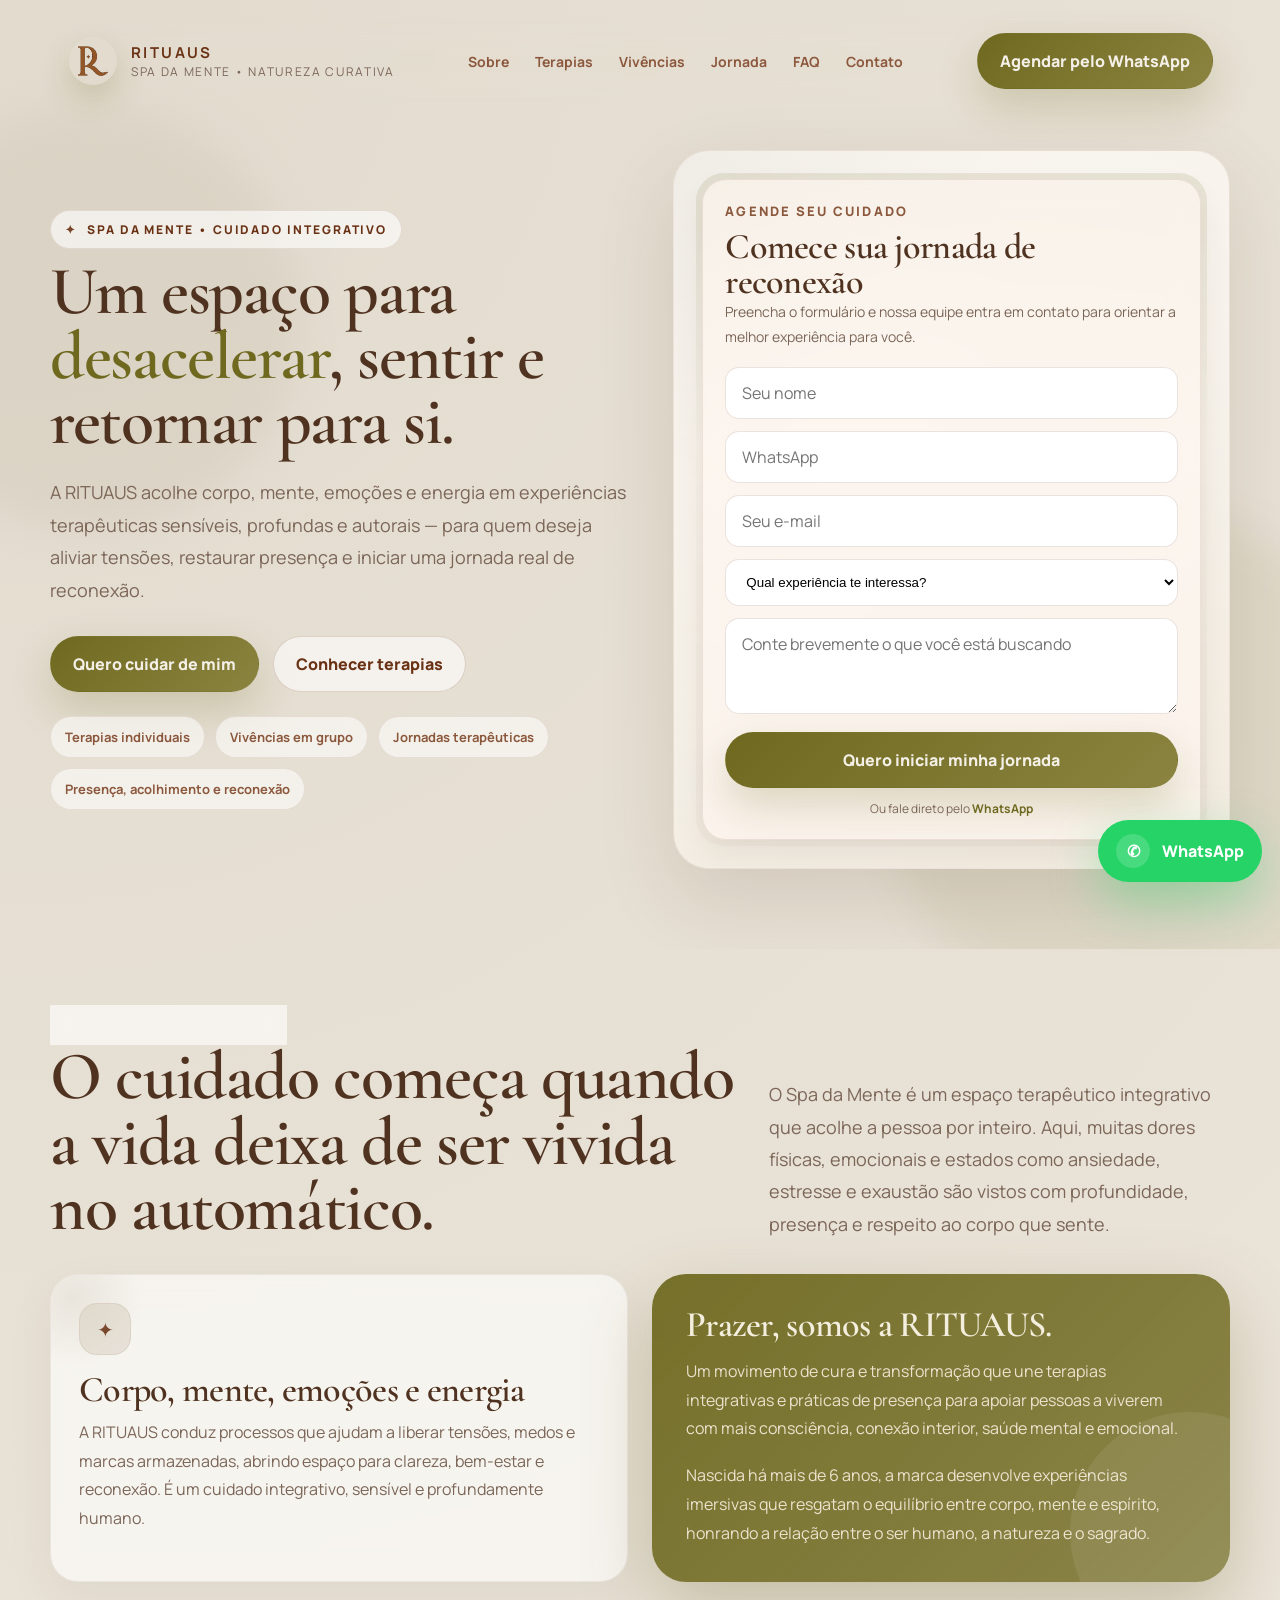
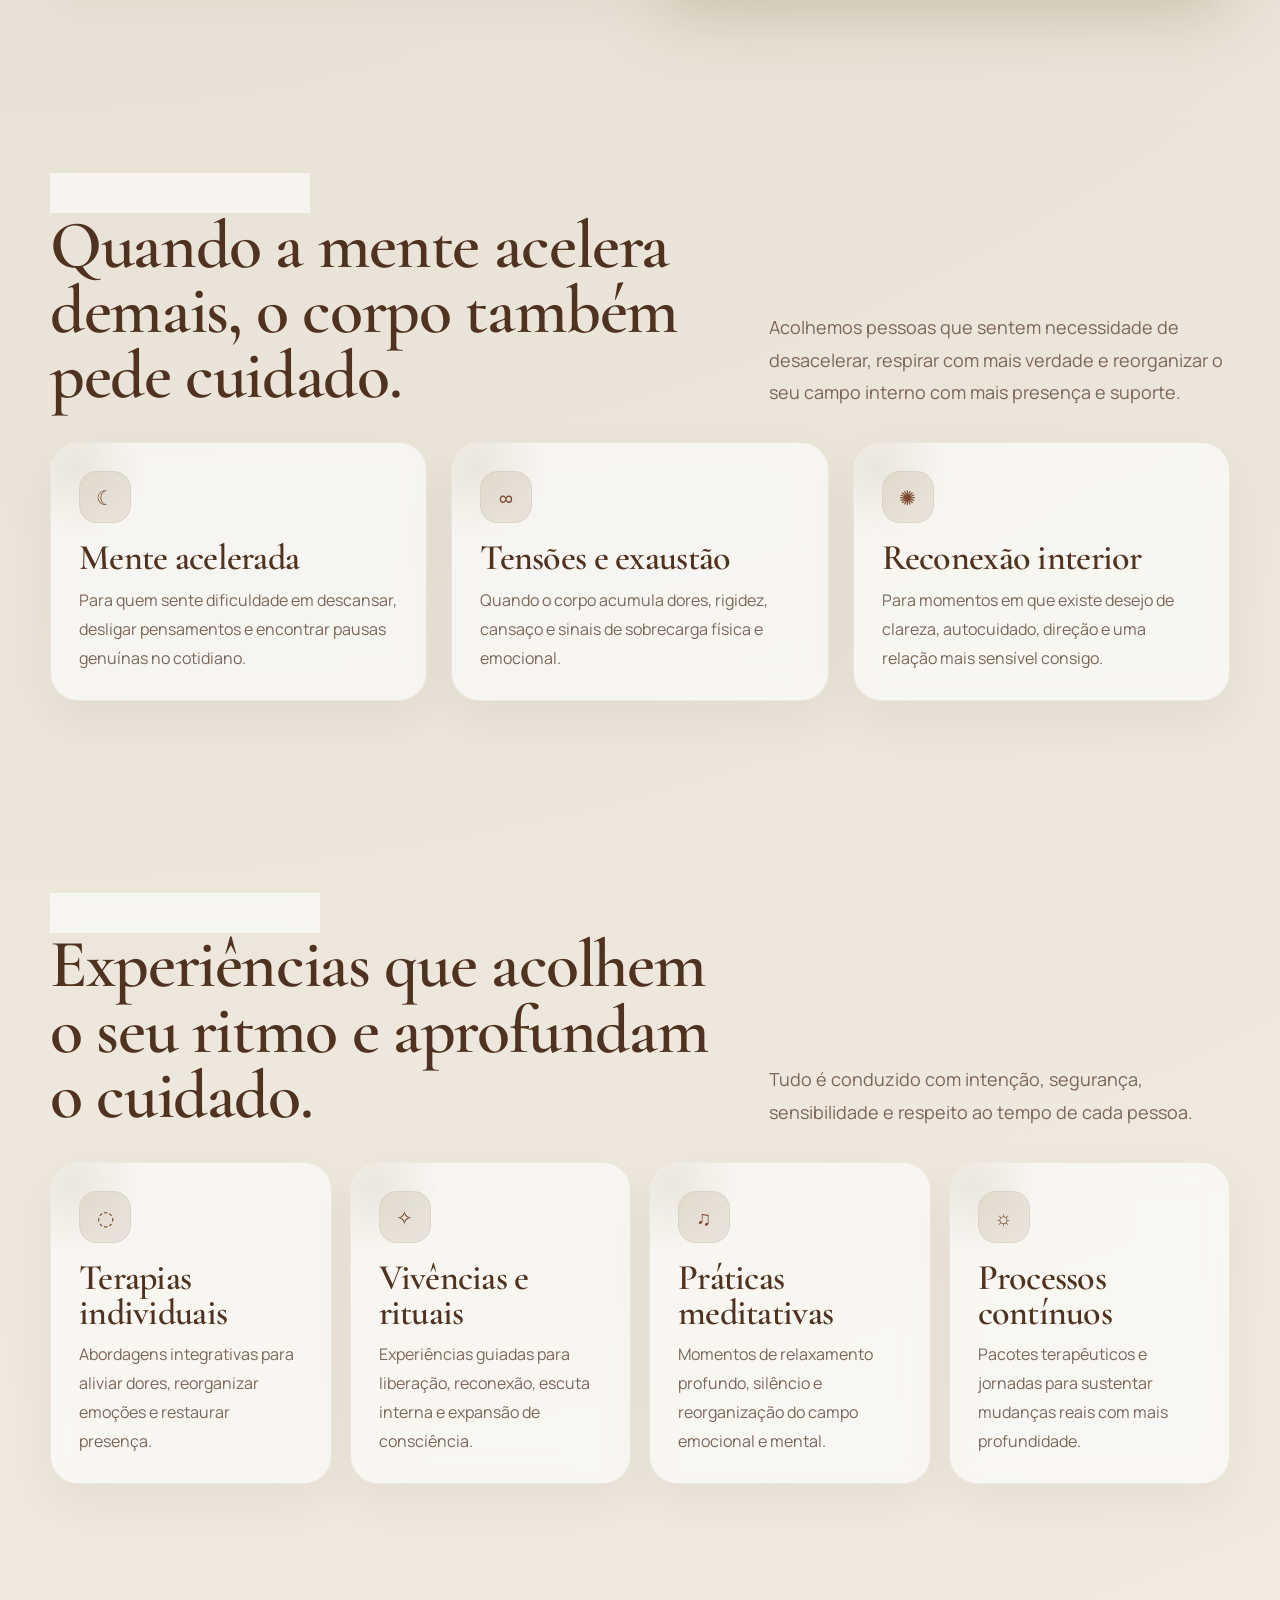
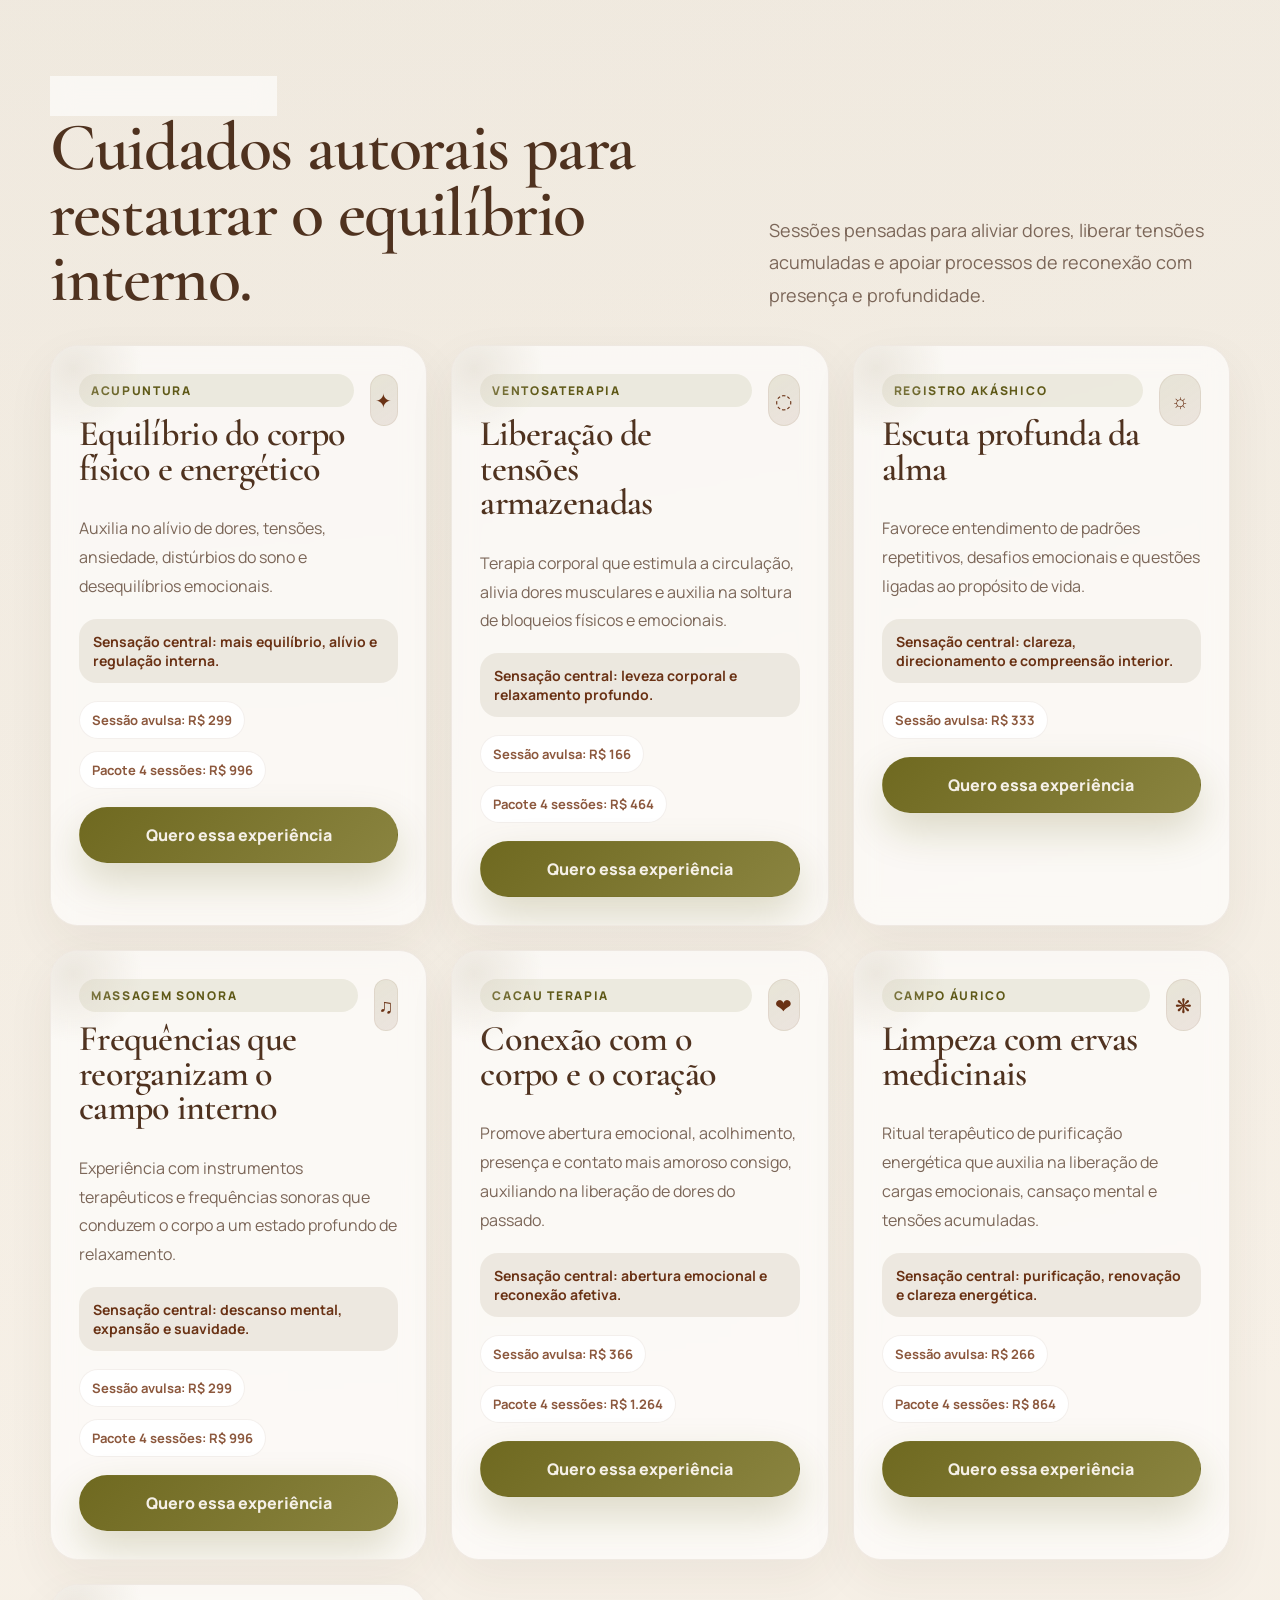
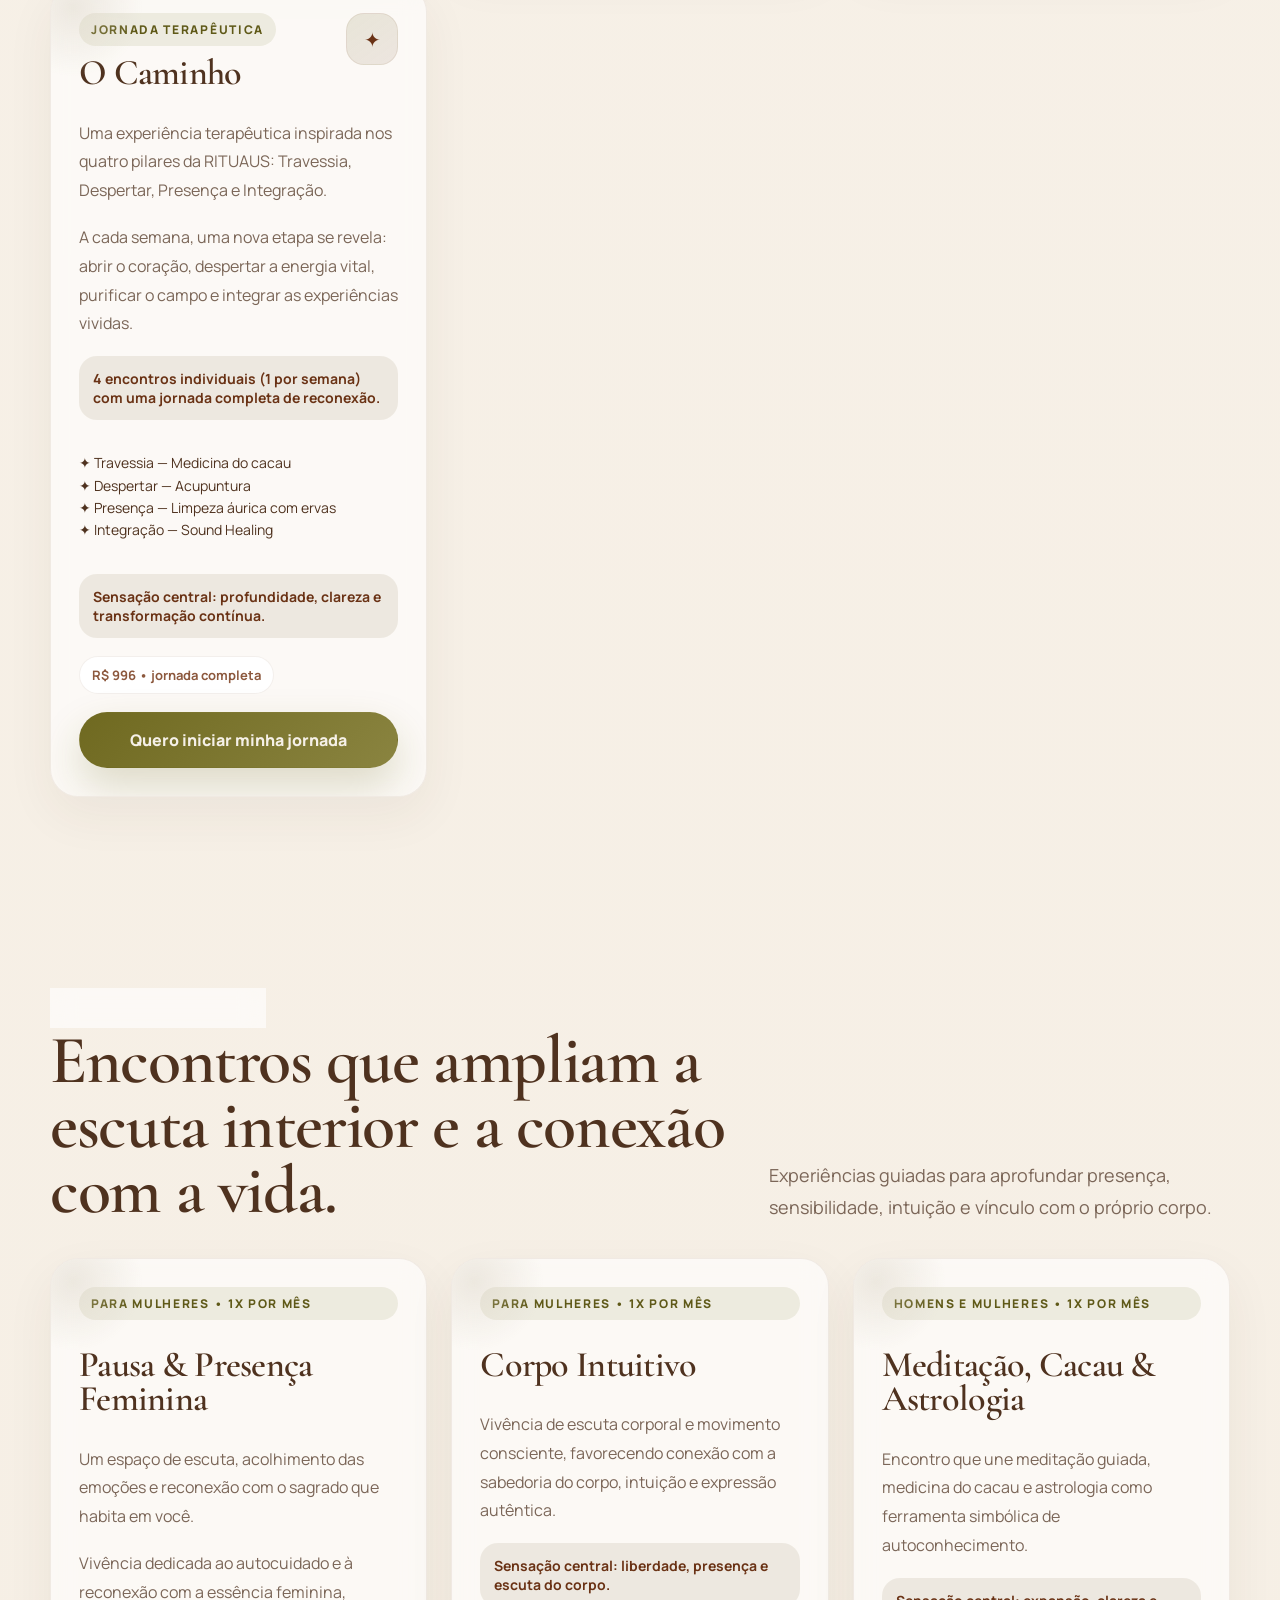
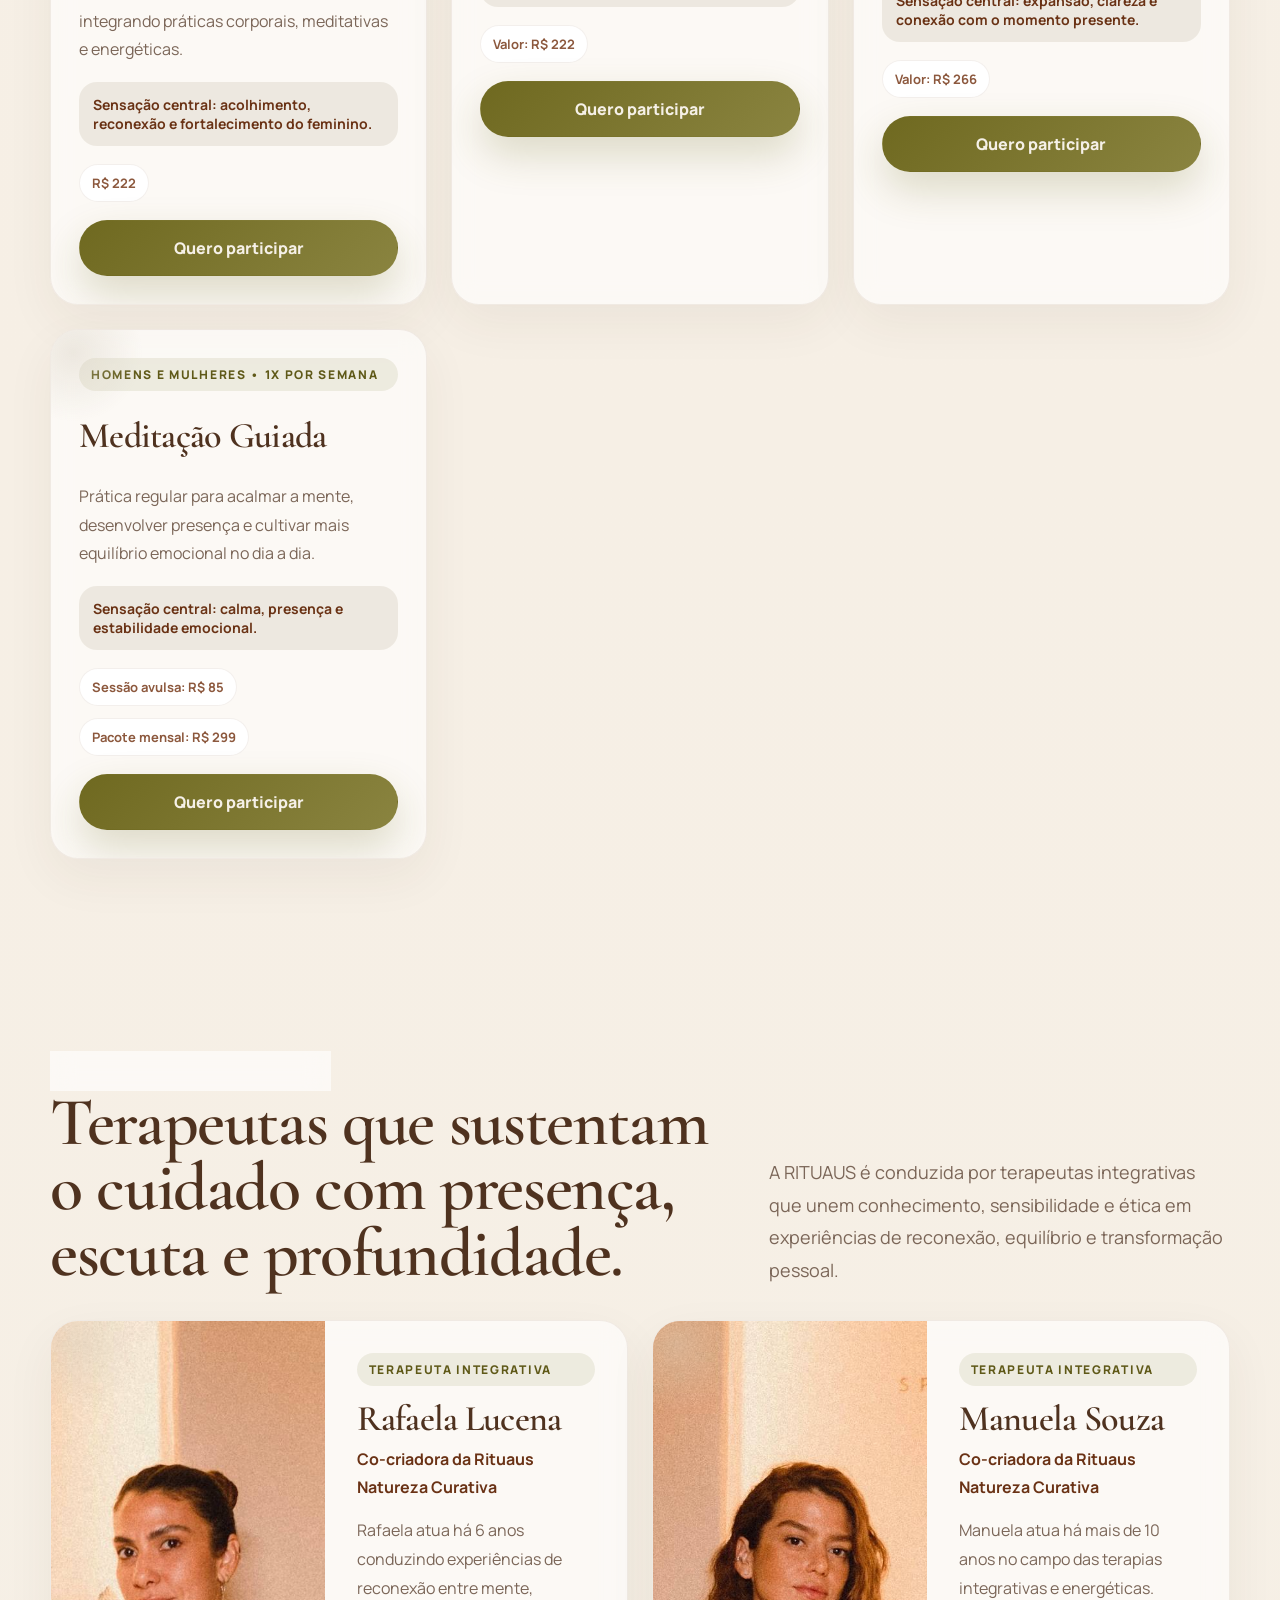
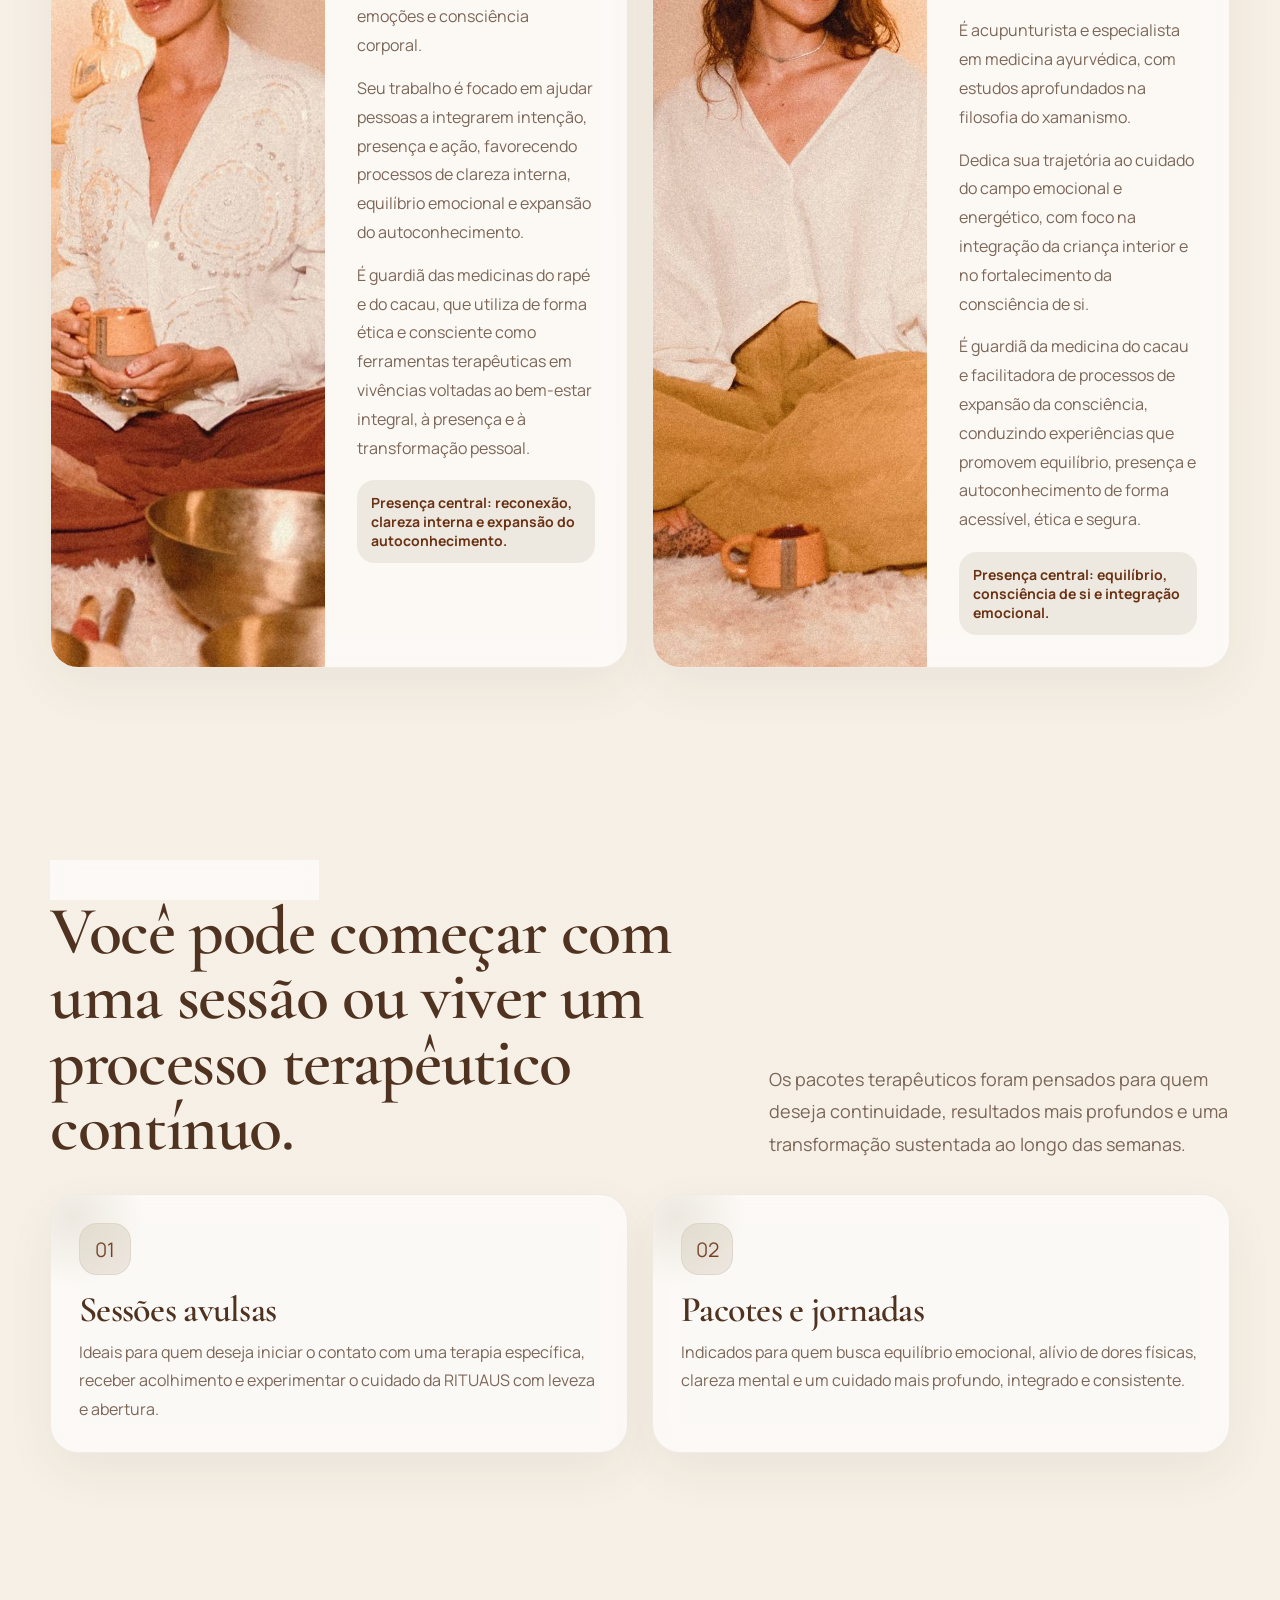
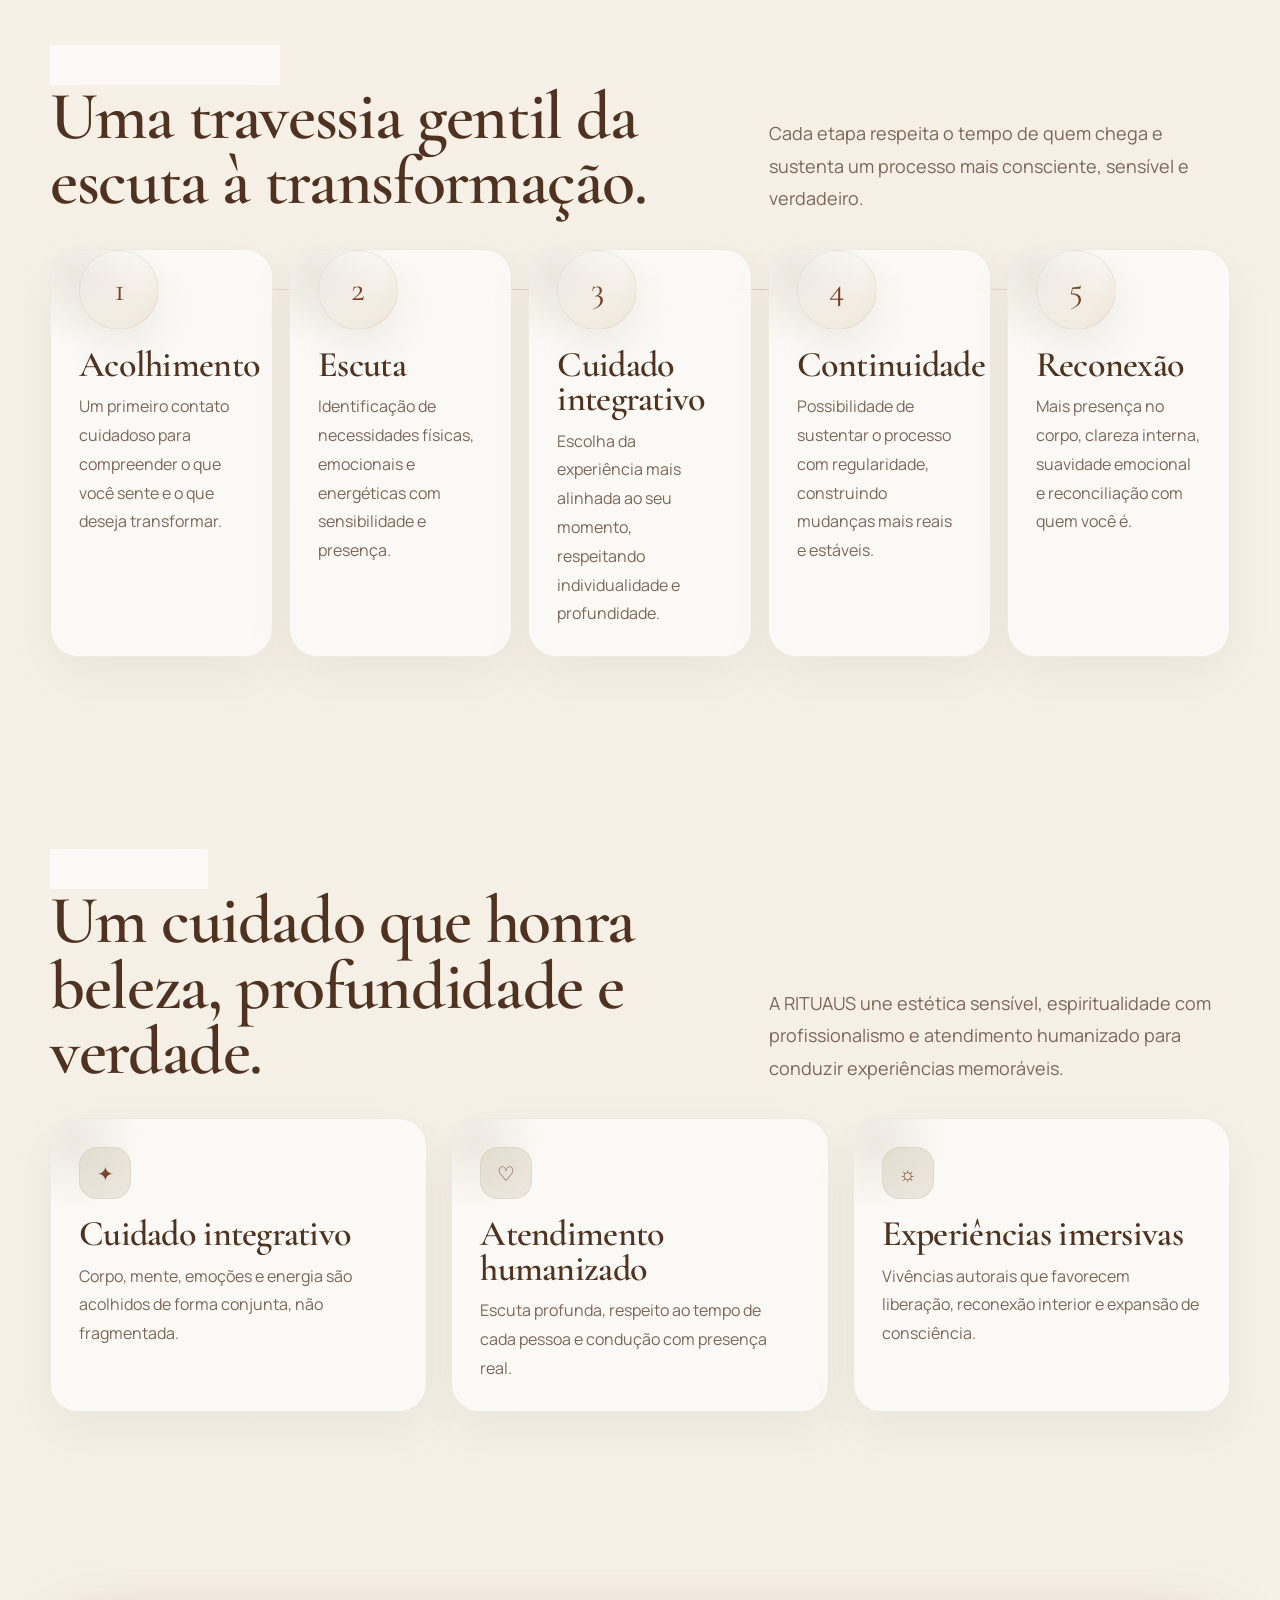
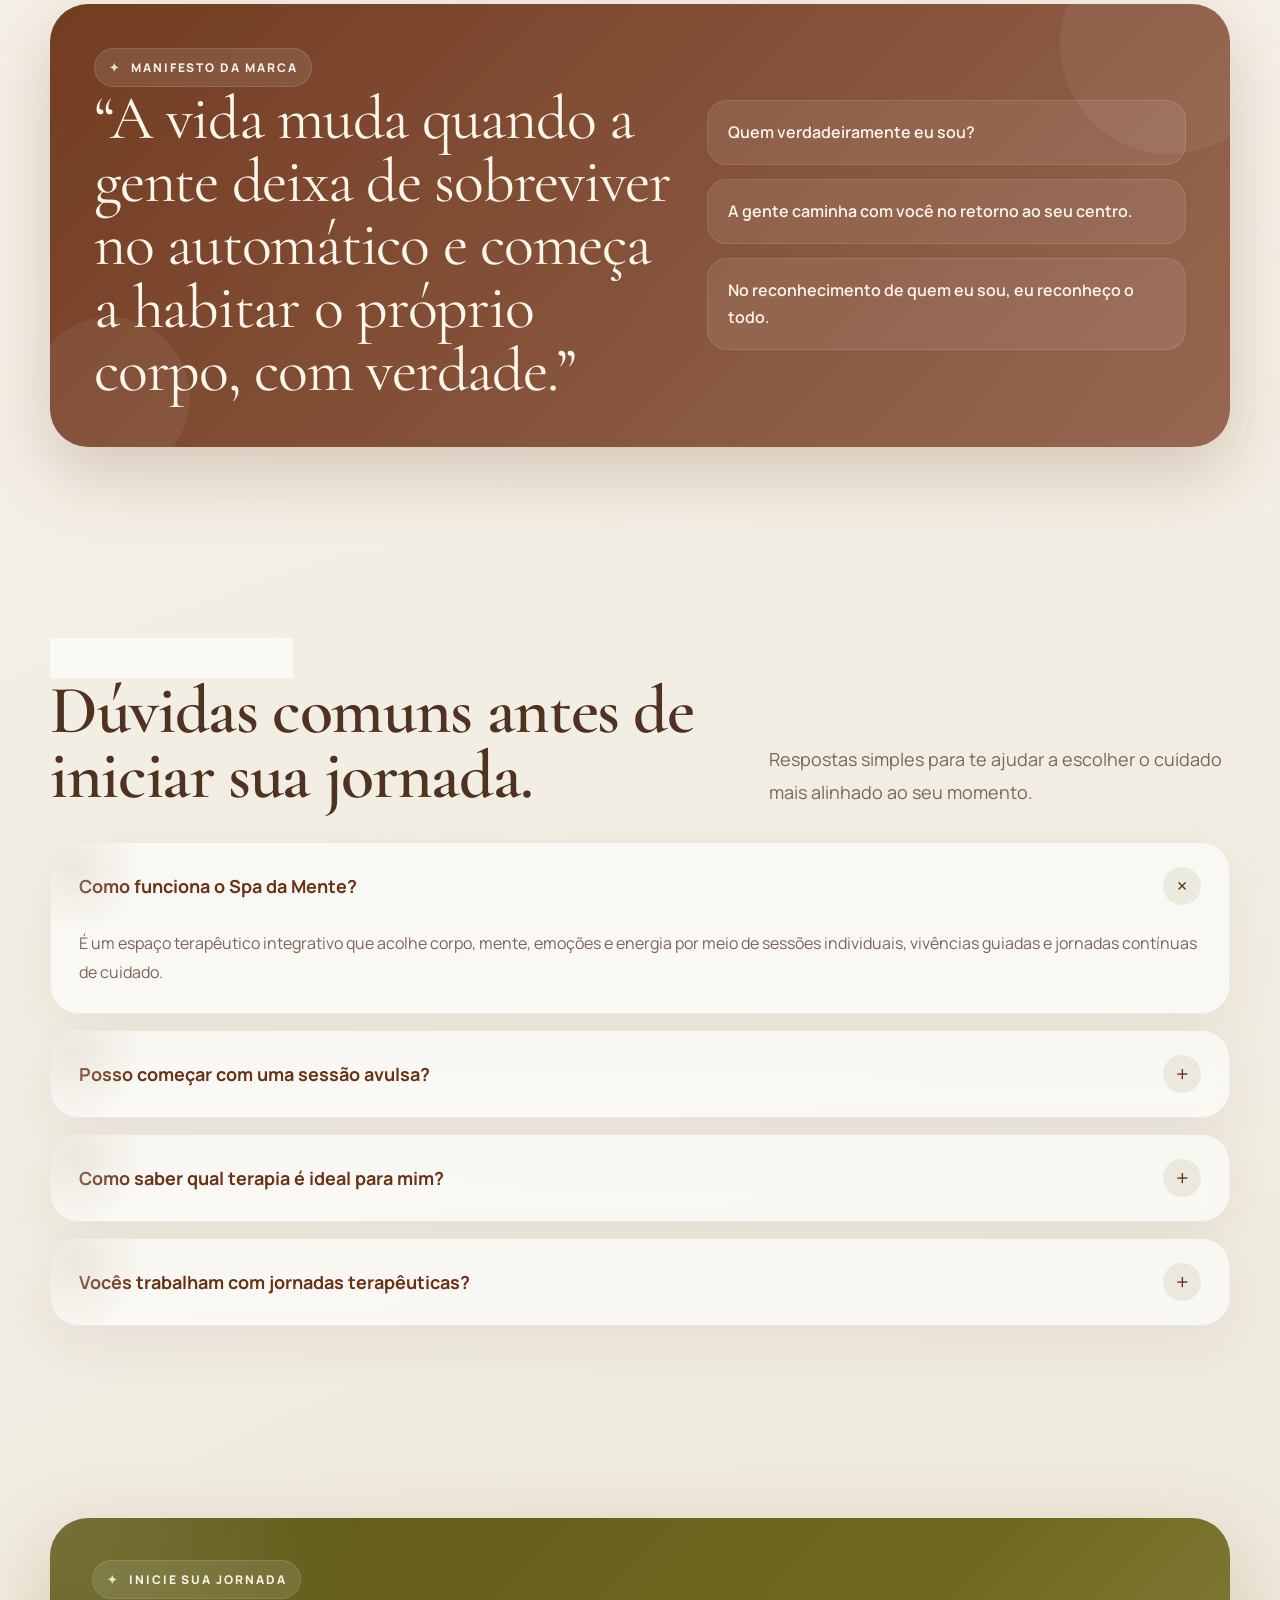
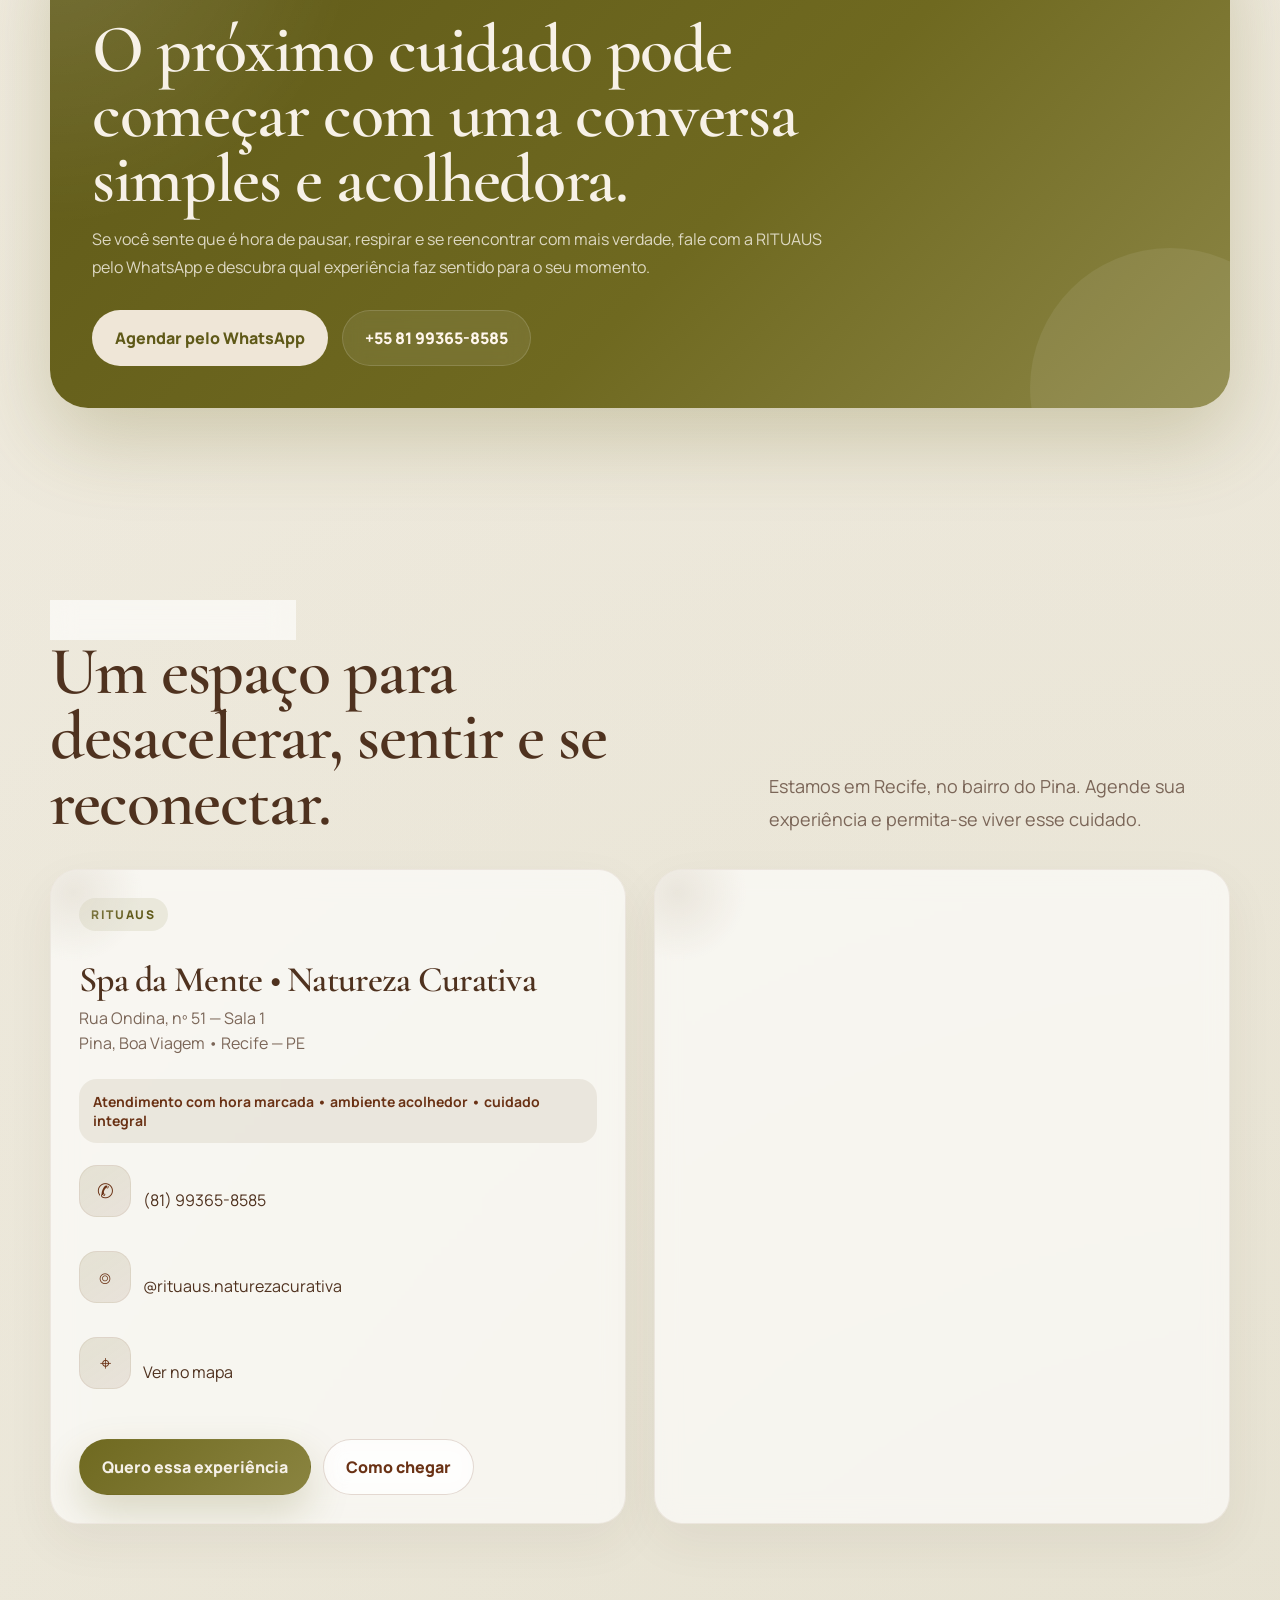
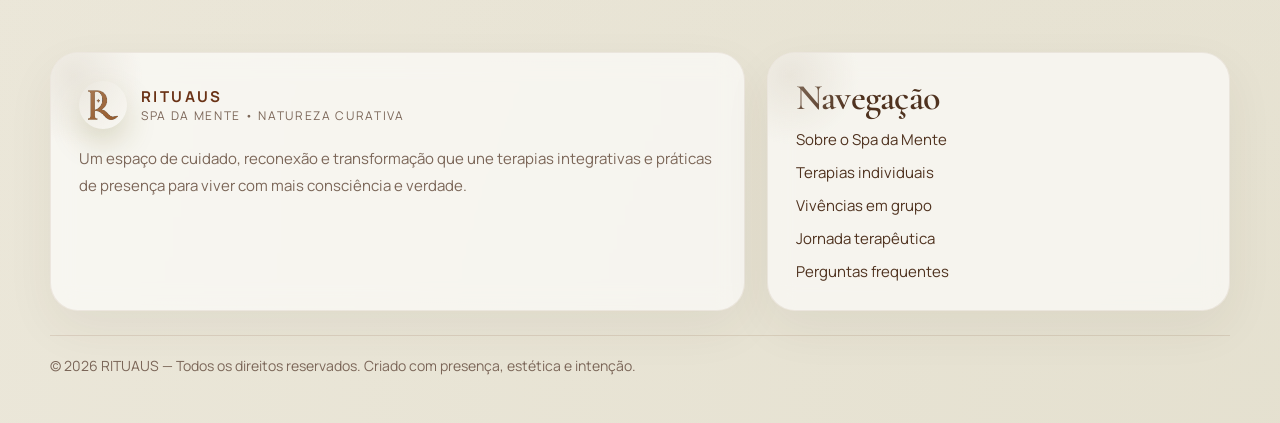
==== commit 475b8501: "ocultar galeria" ====
--- a/index.html
+++ b/index.html
@@ -589,7 +589,7 @@
     </section>
 
 
-    <section class="section" id="galeria">
+    <section class="section" id="galeria" style="display: none;">
       <div class="container">
         <div class="section-head reveal">
           <div>
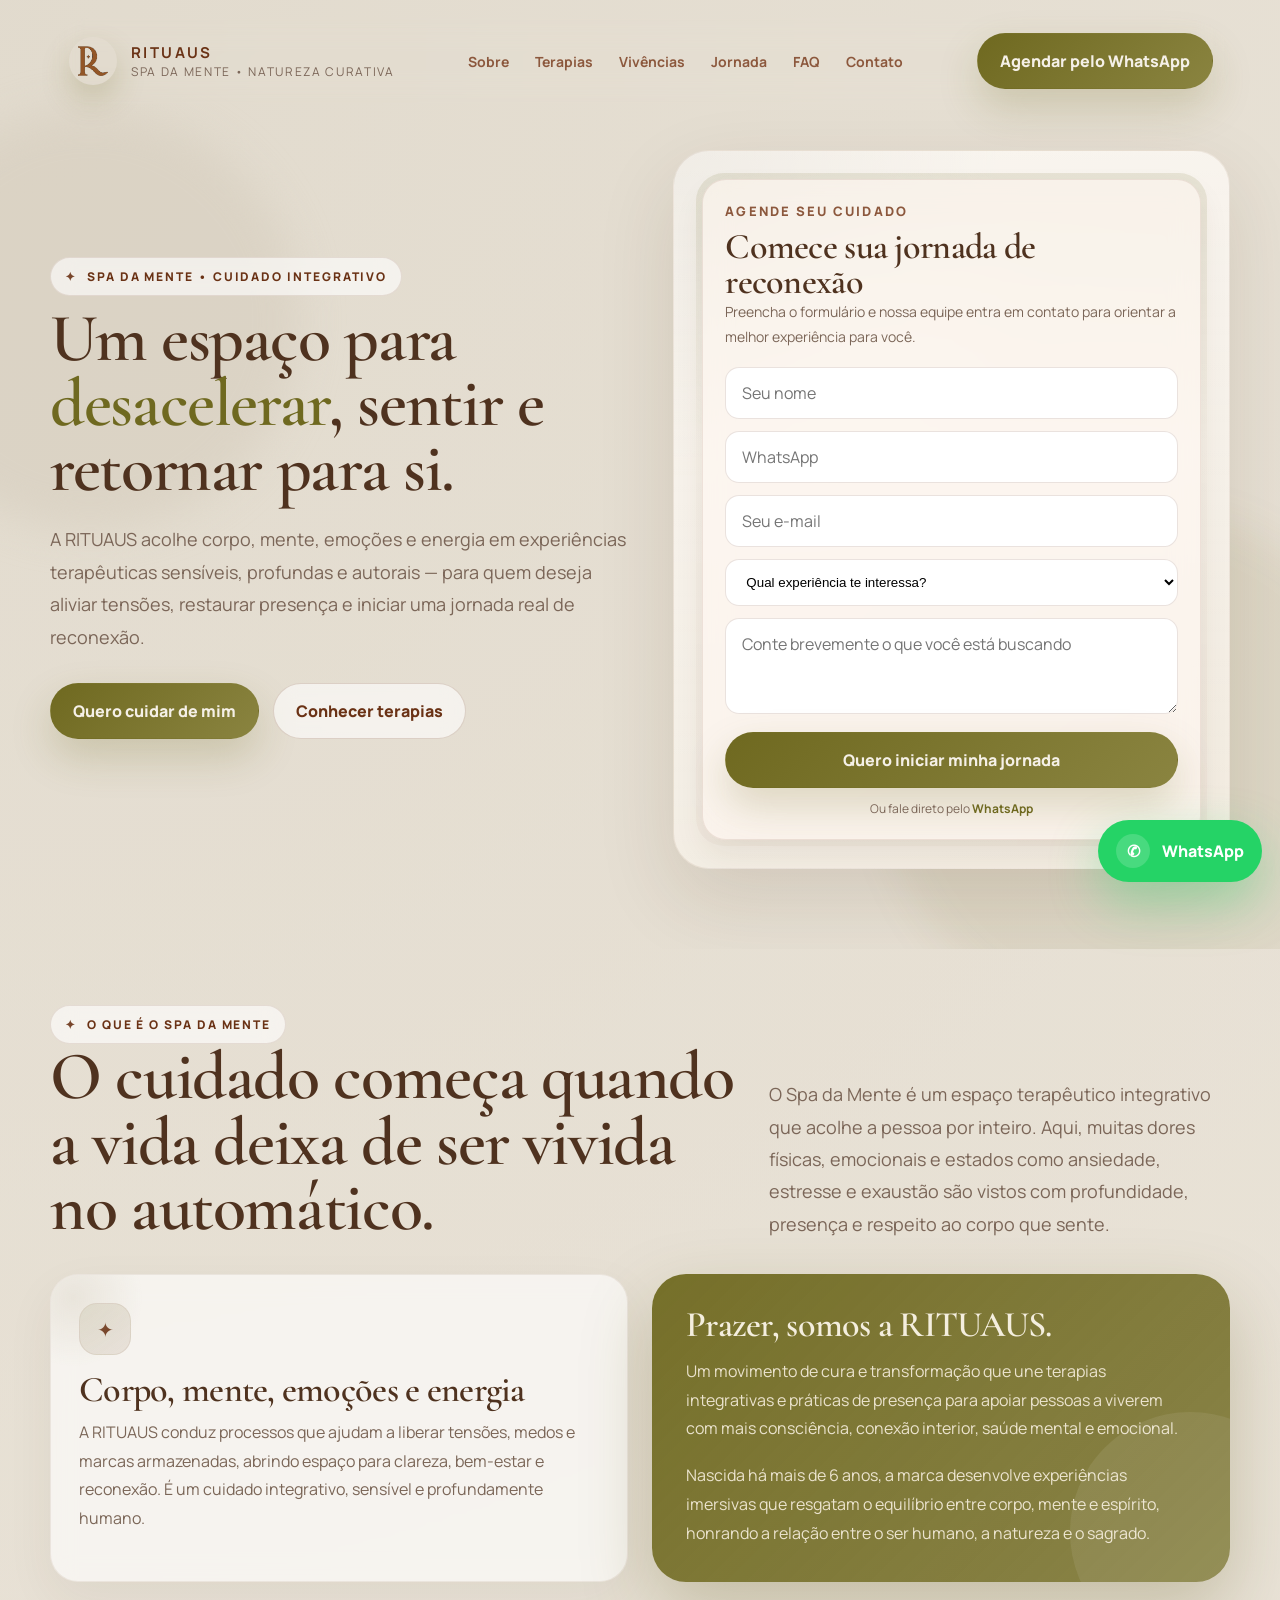
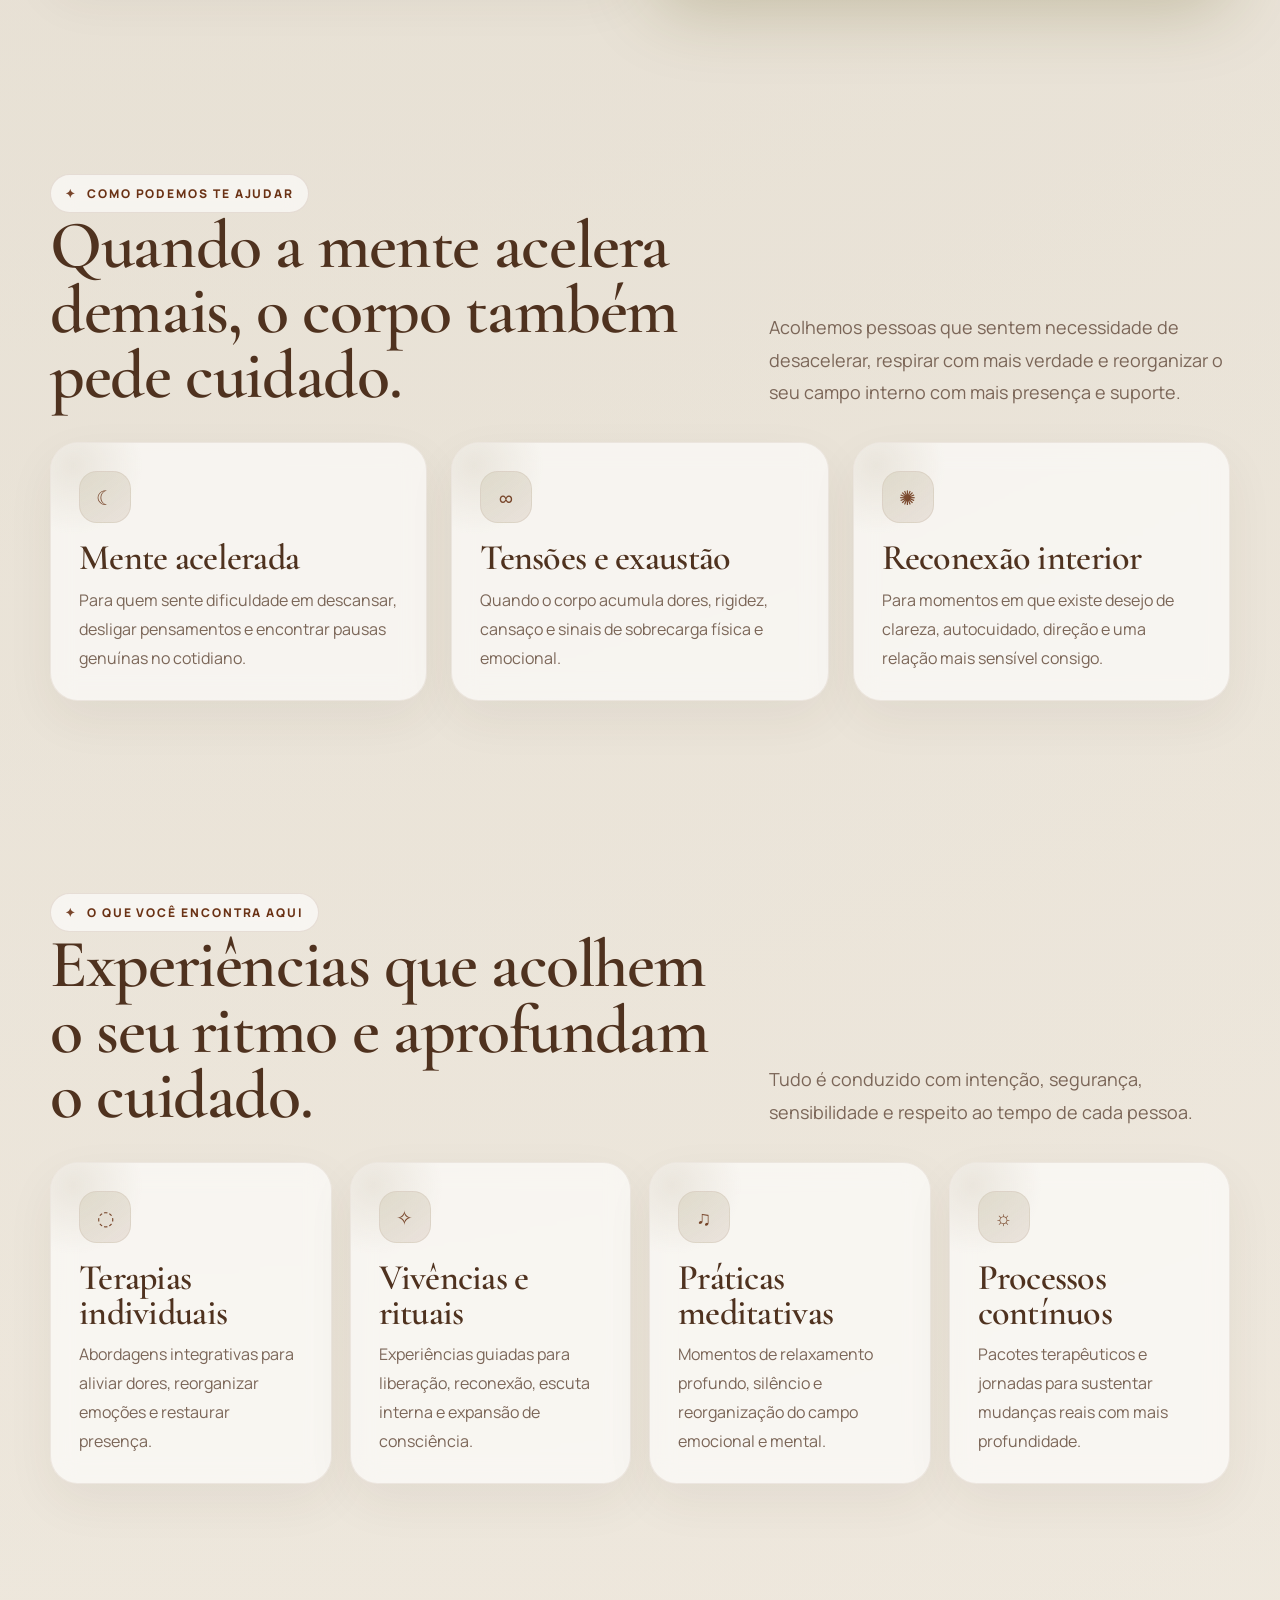
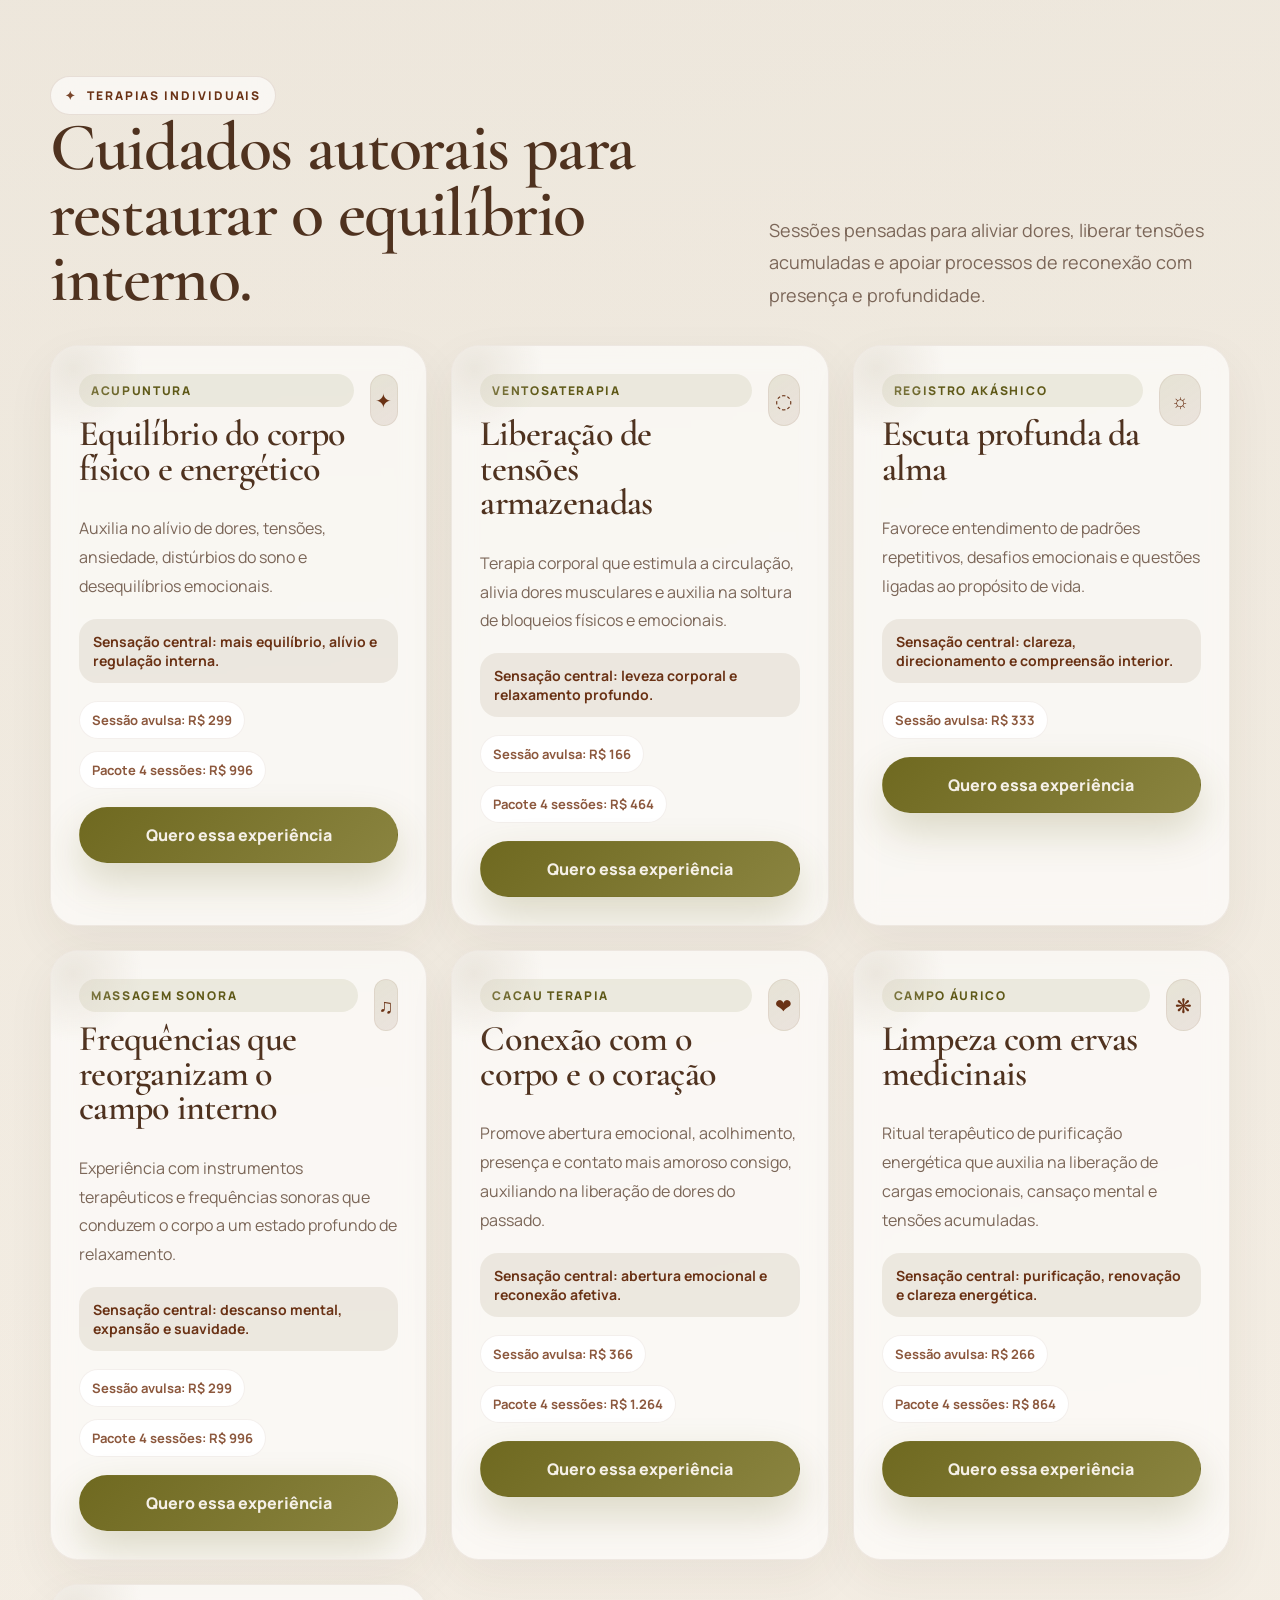
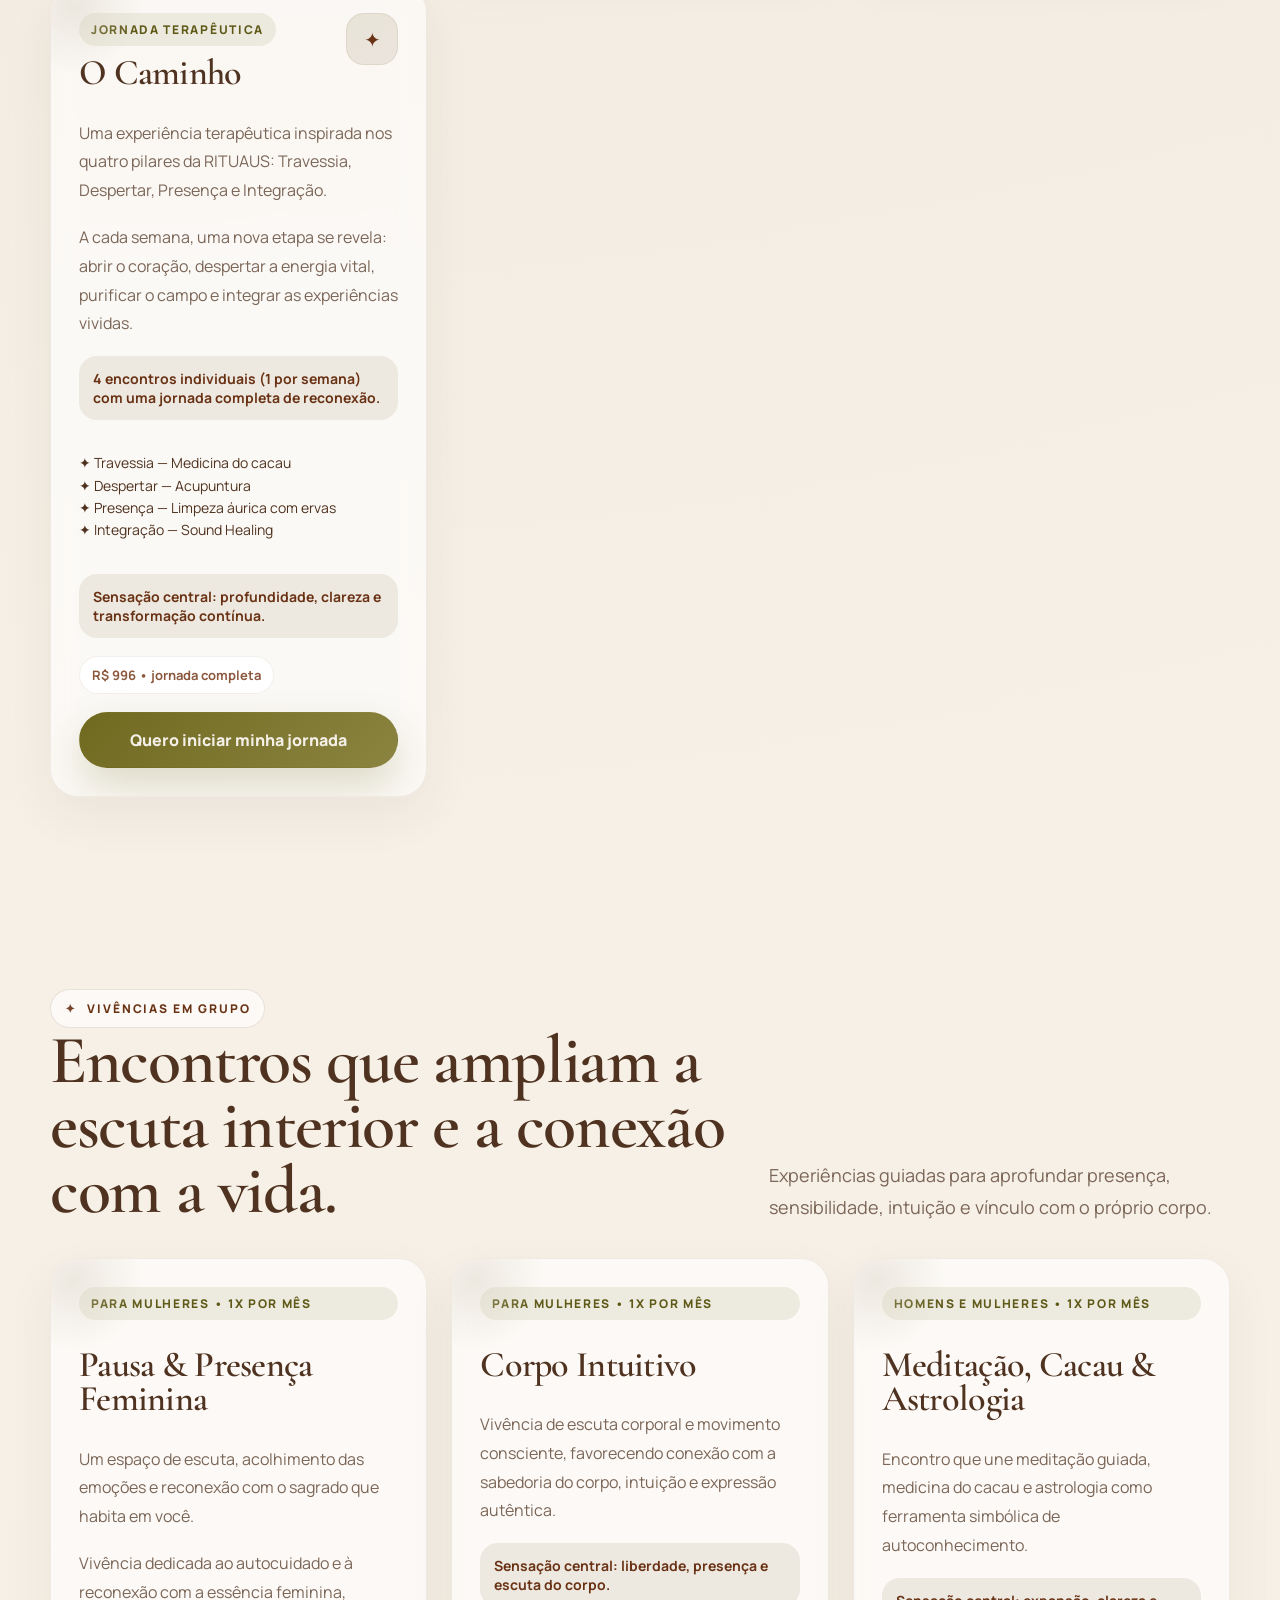
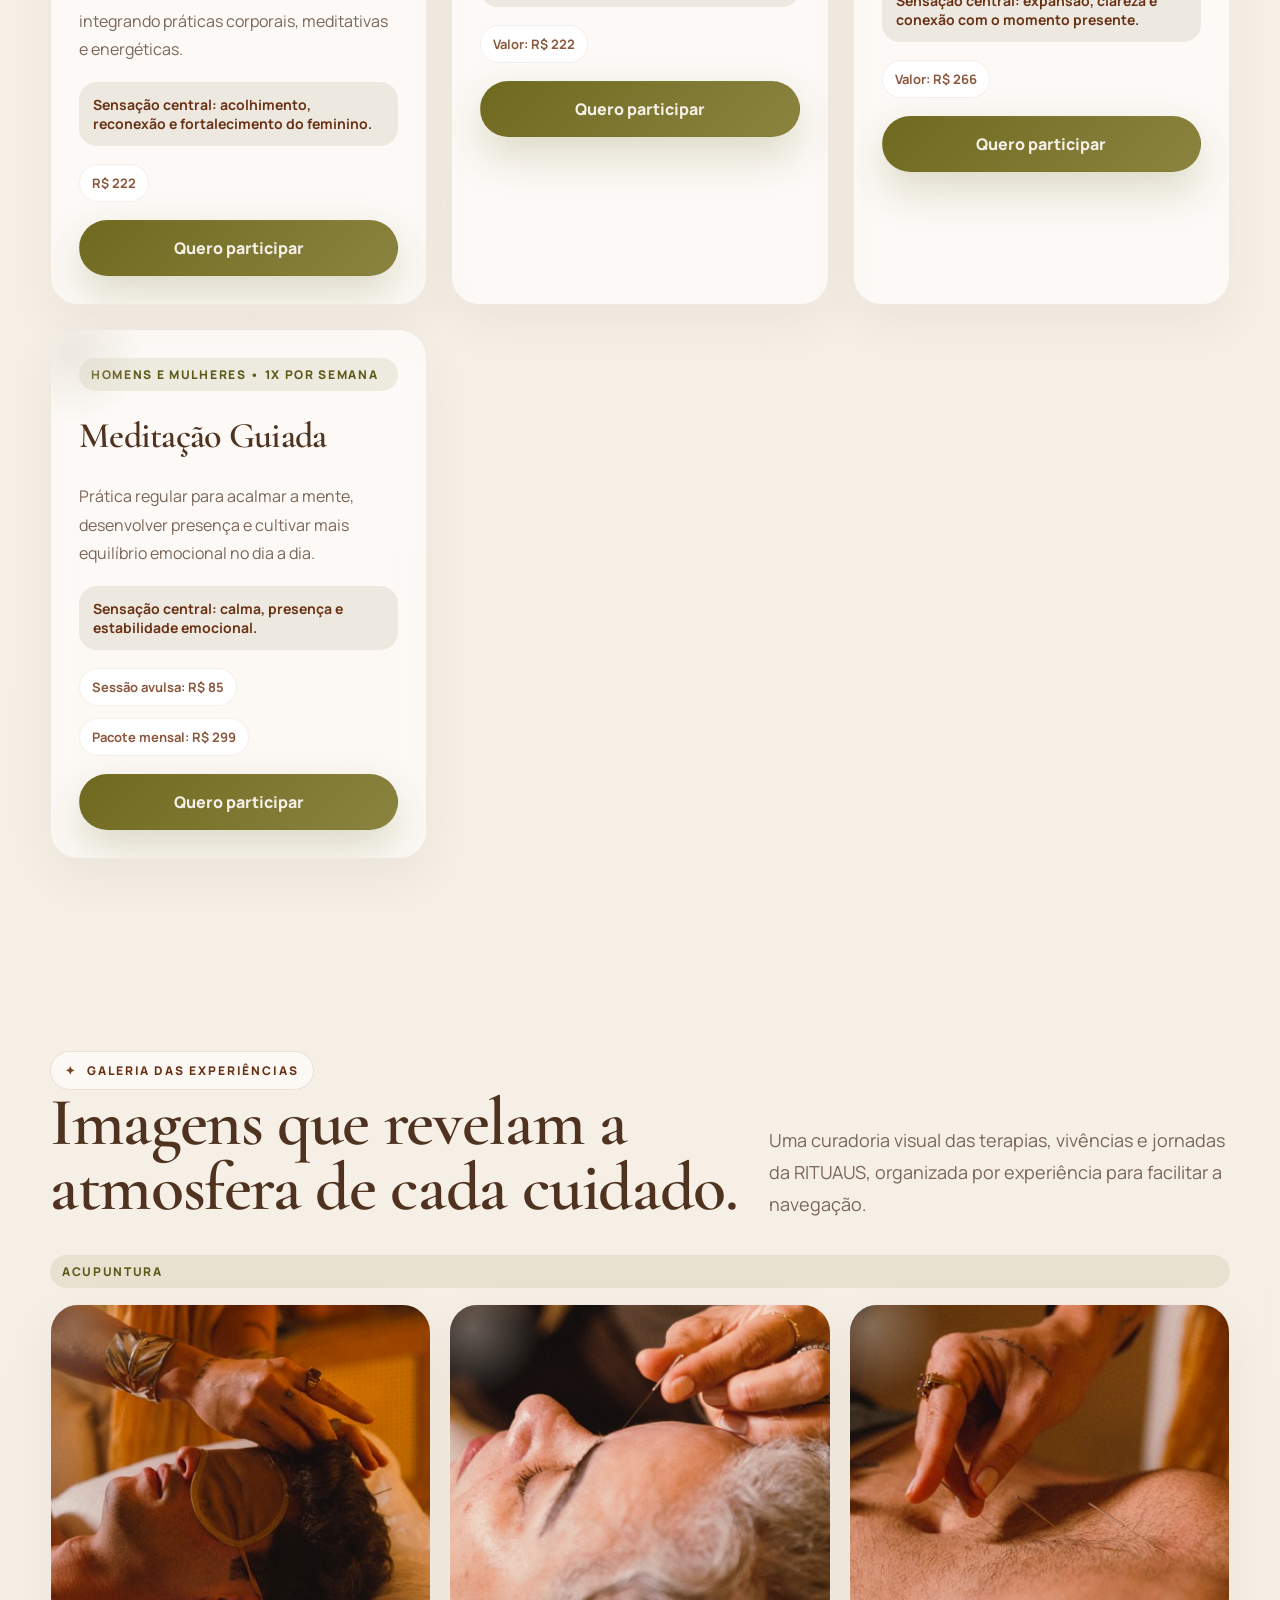
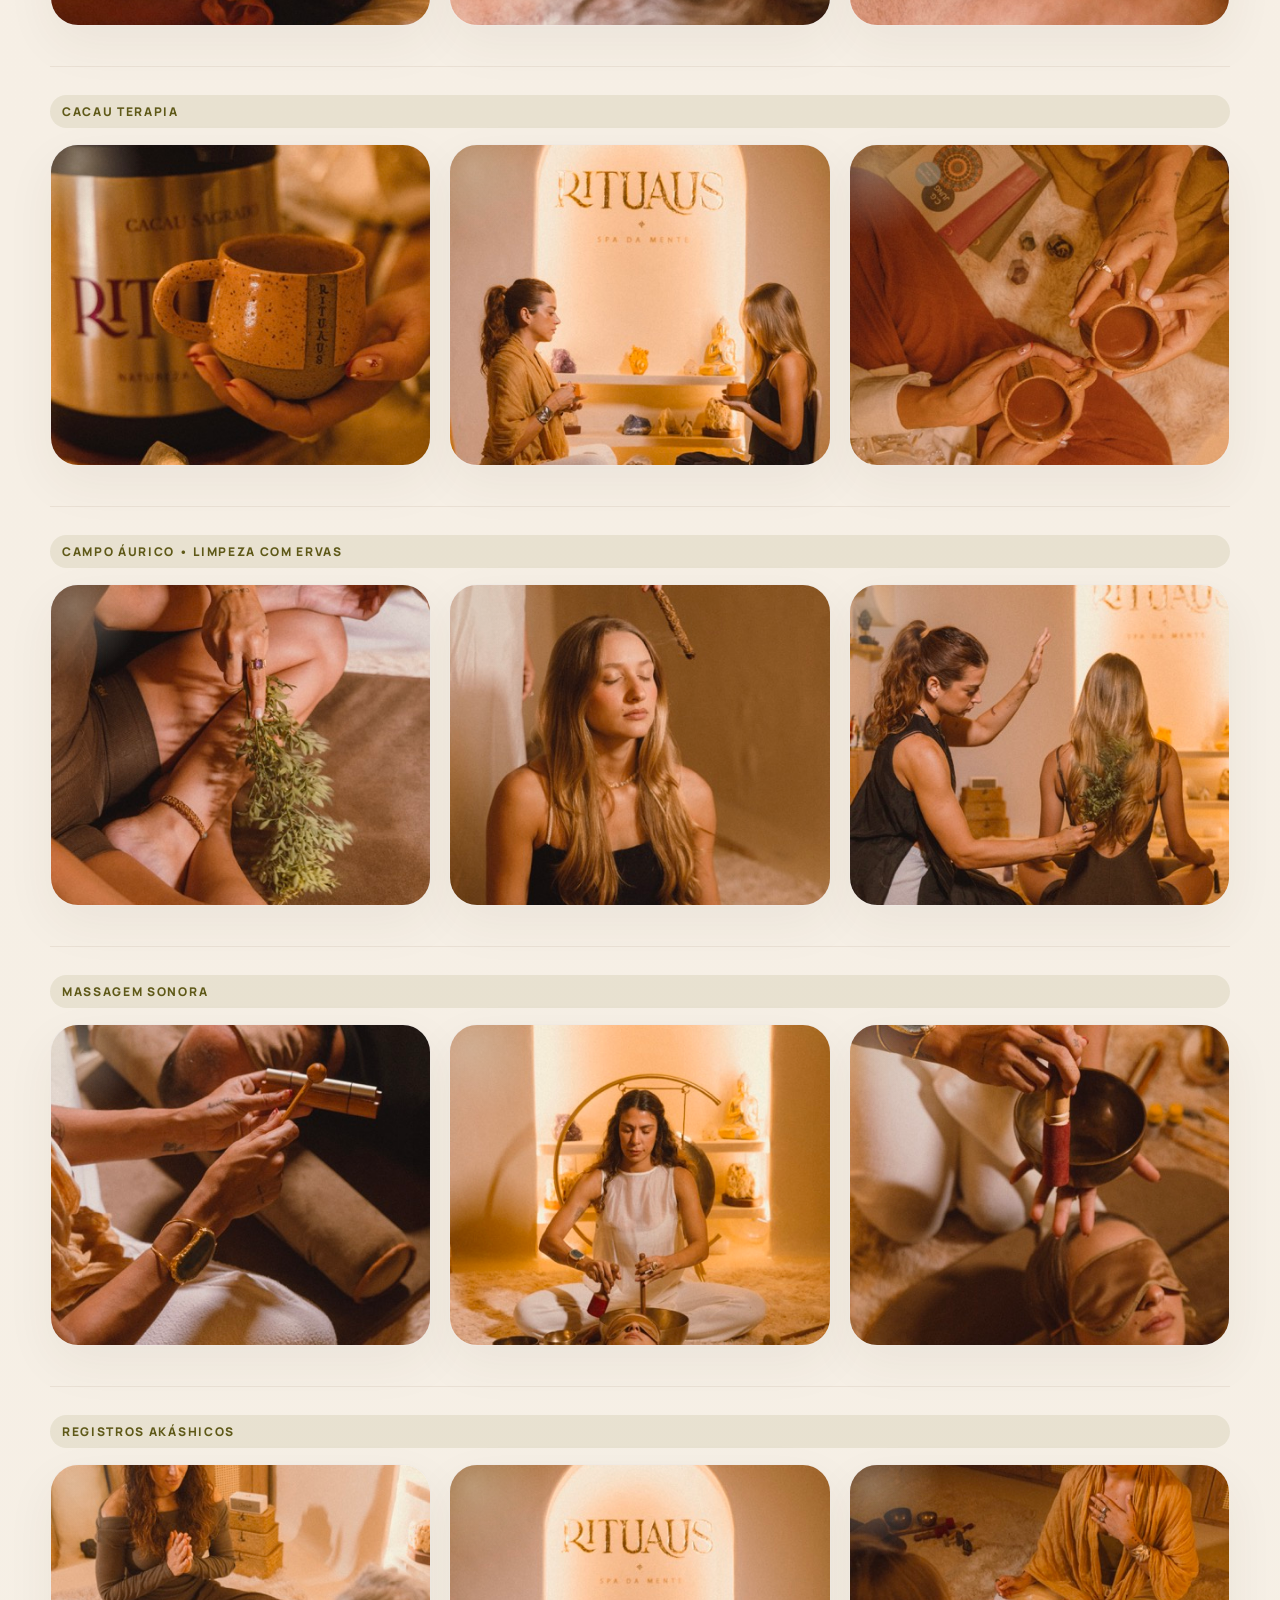
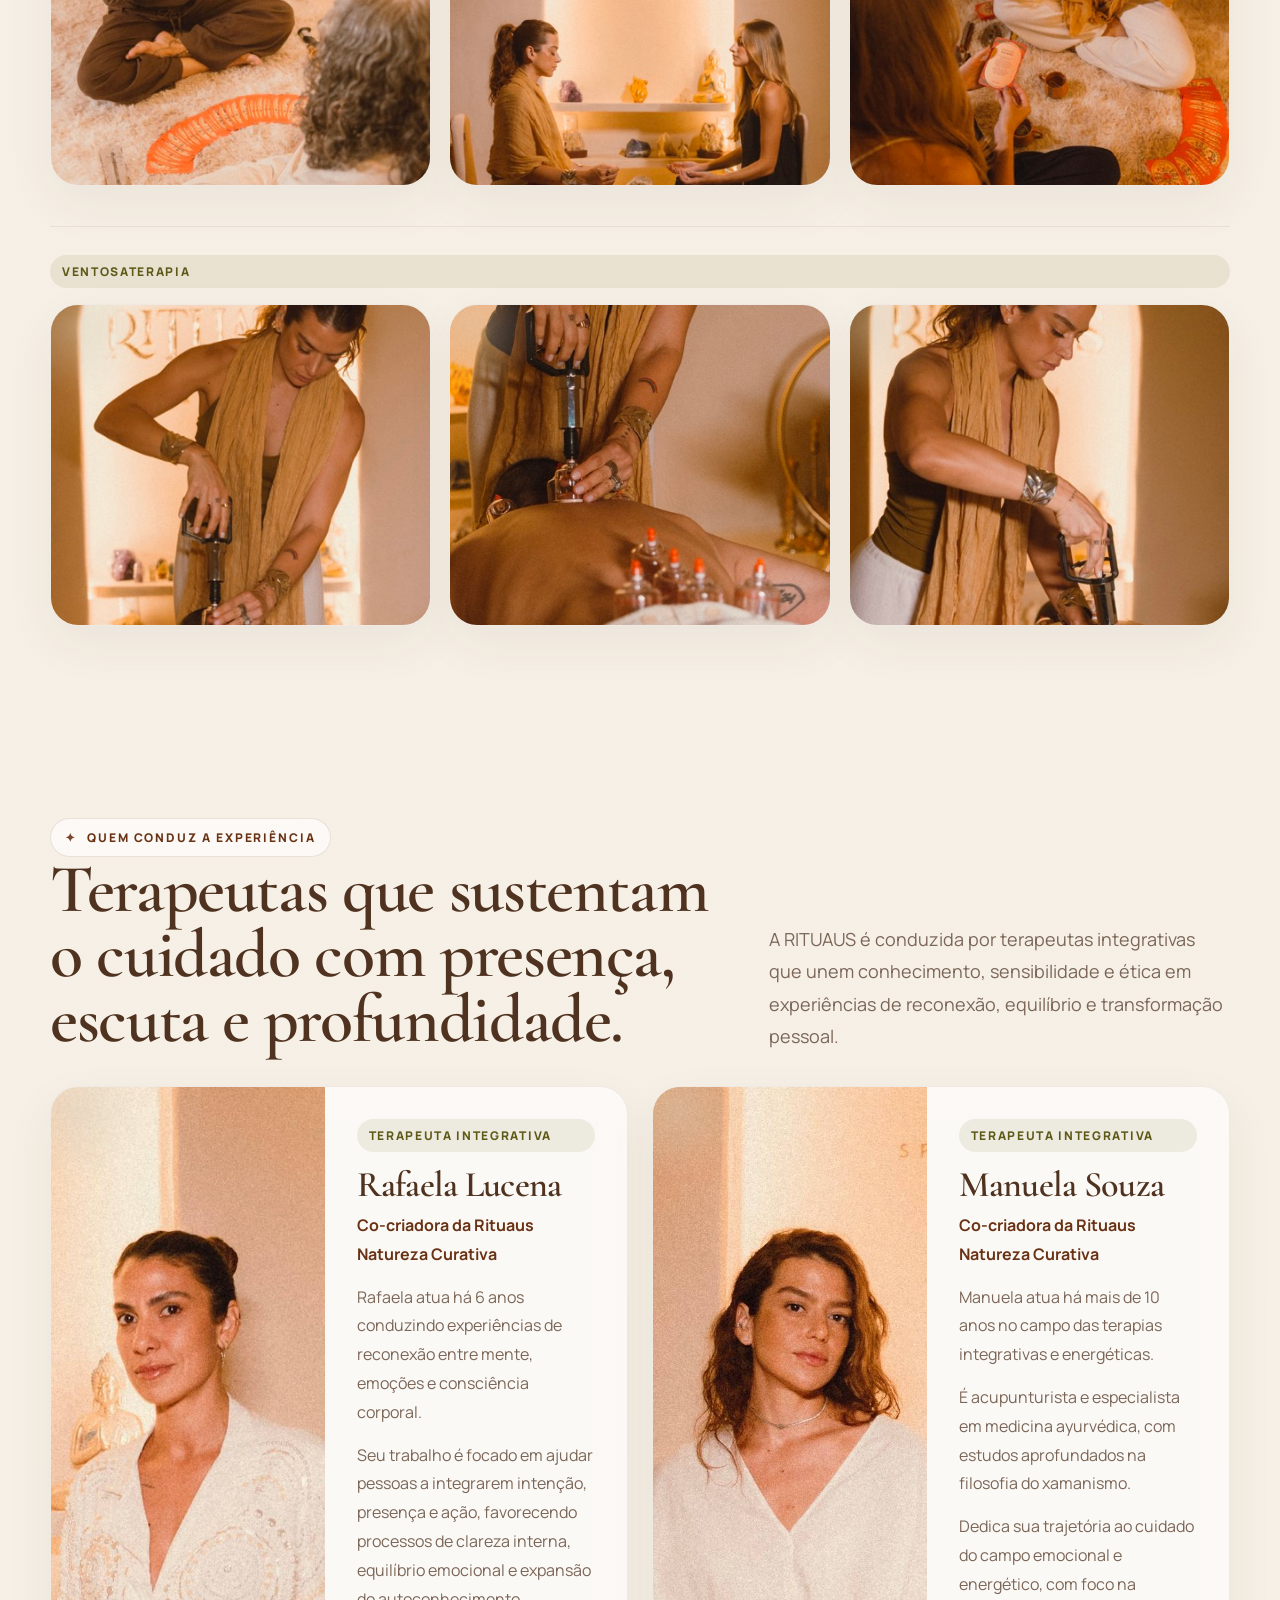
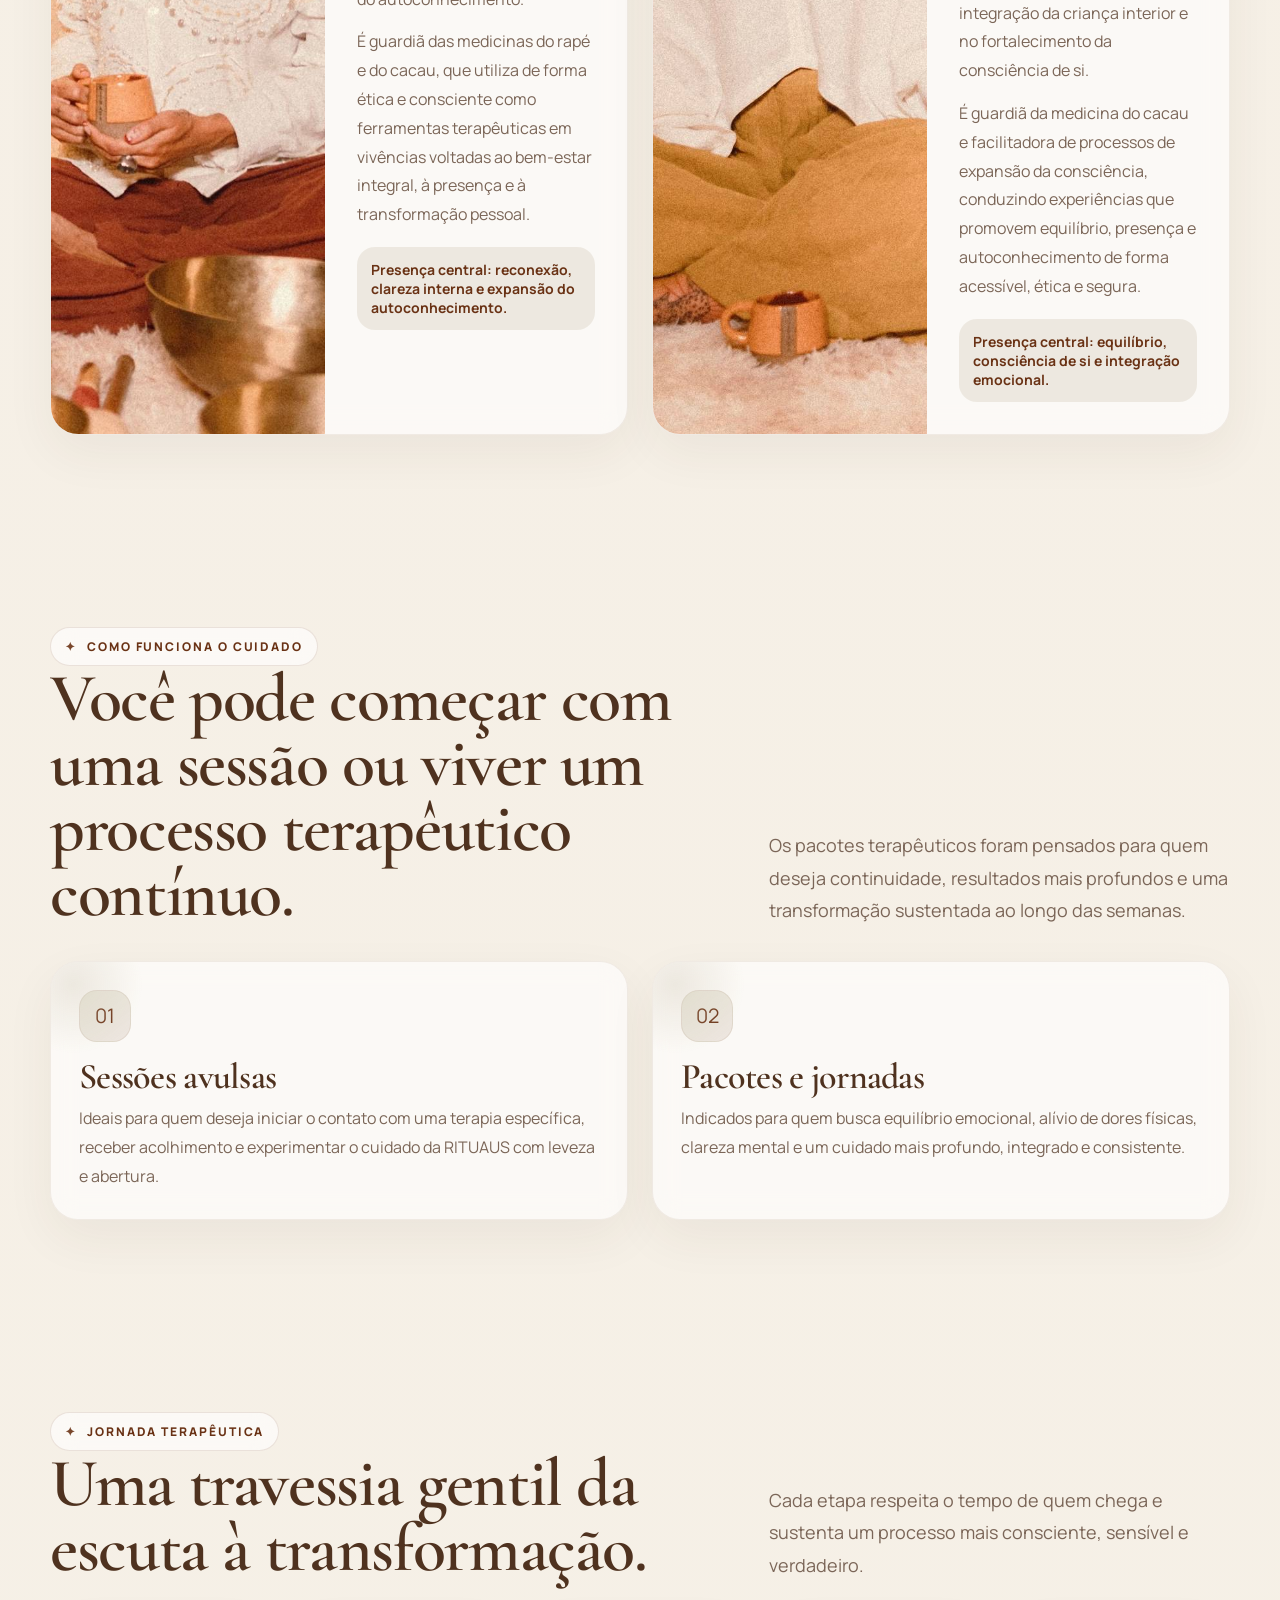
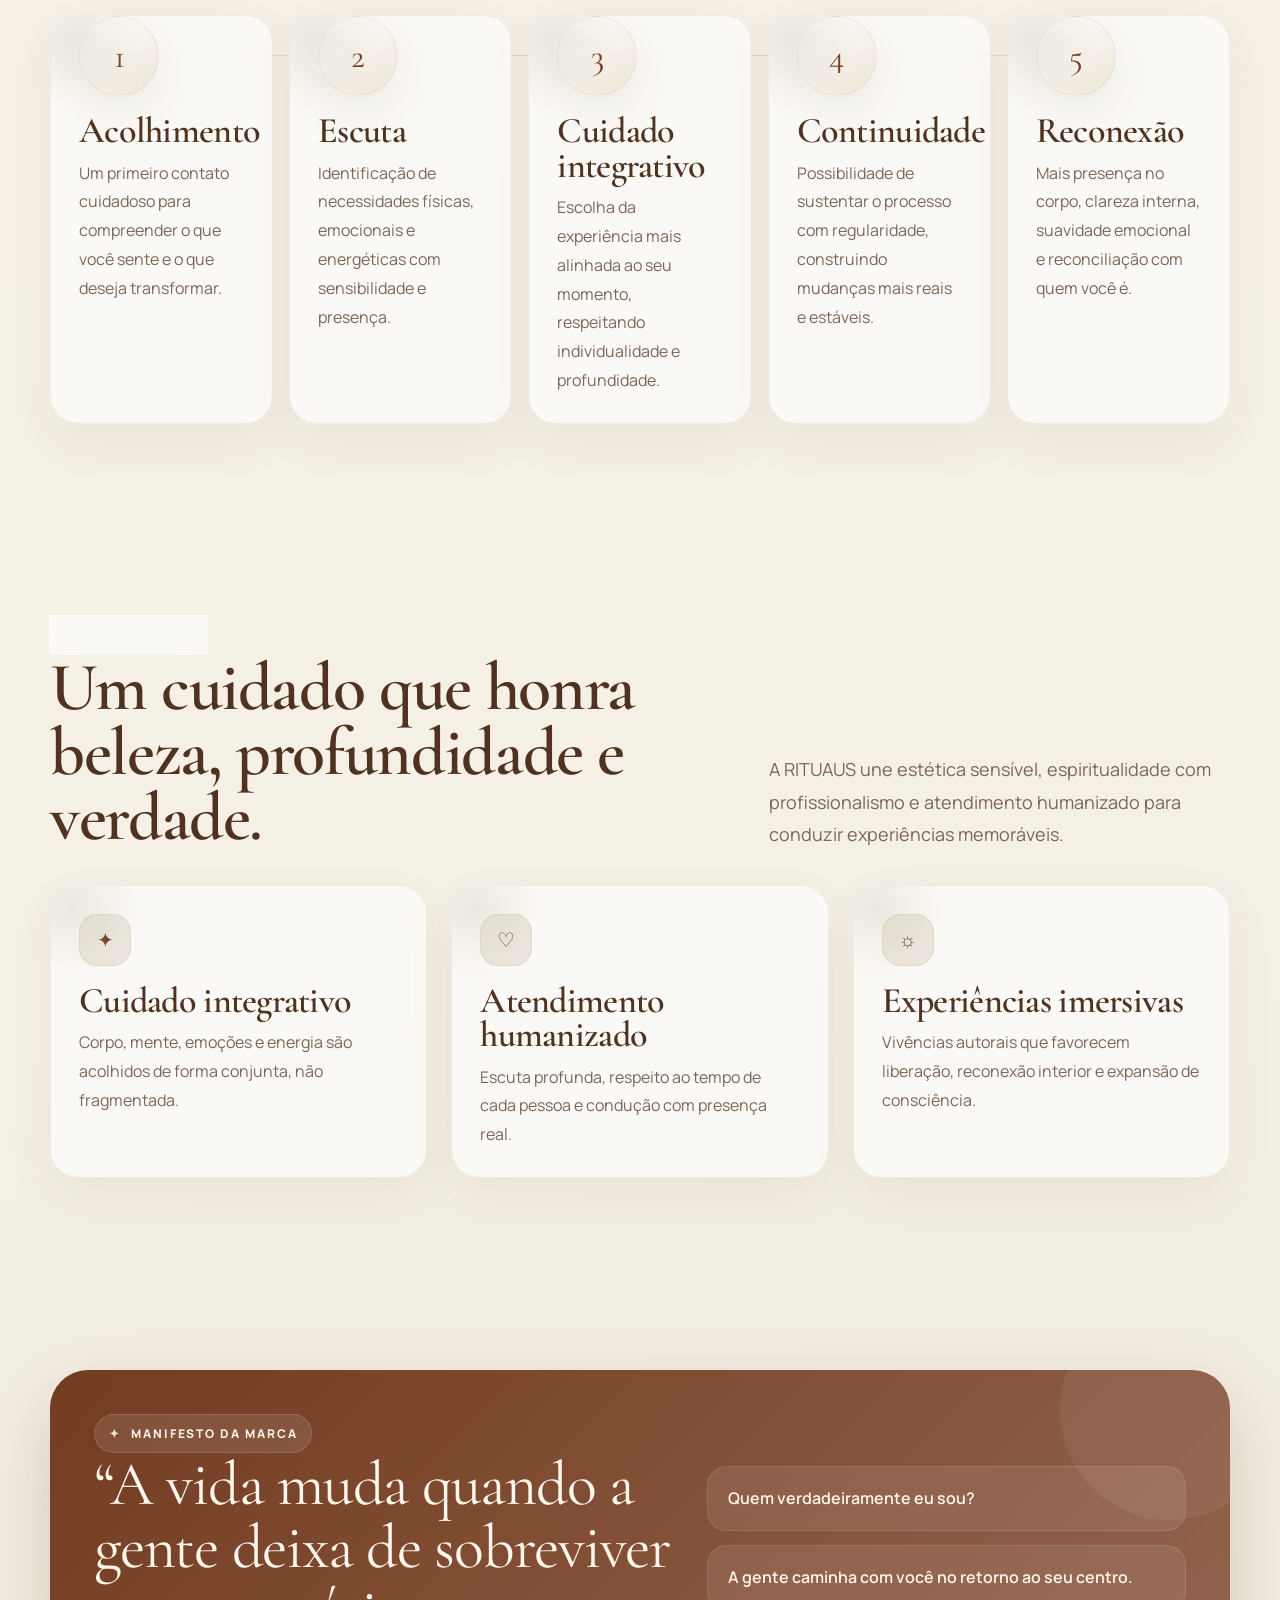
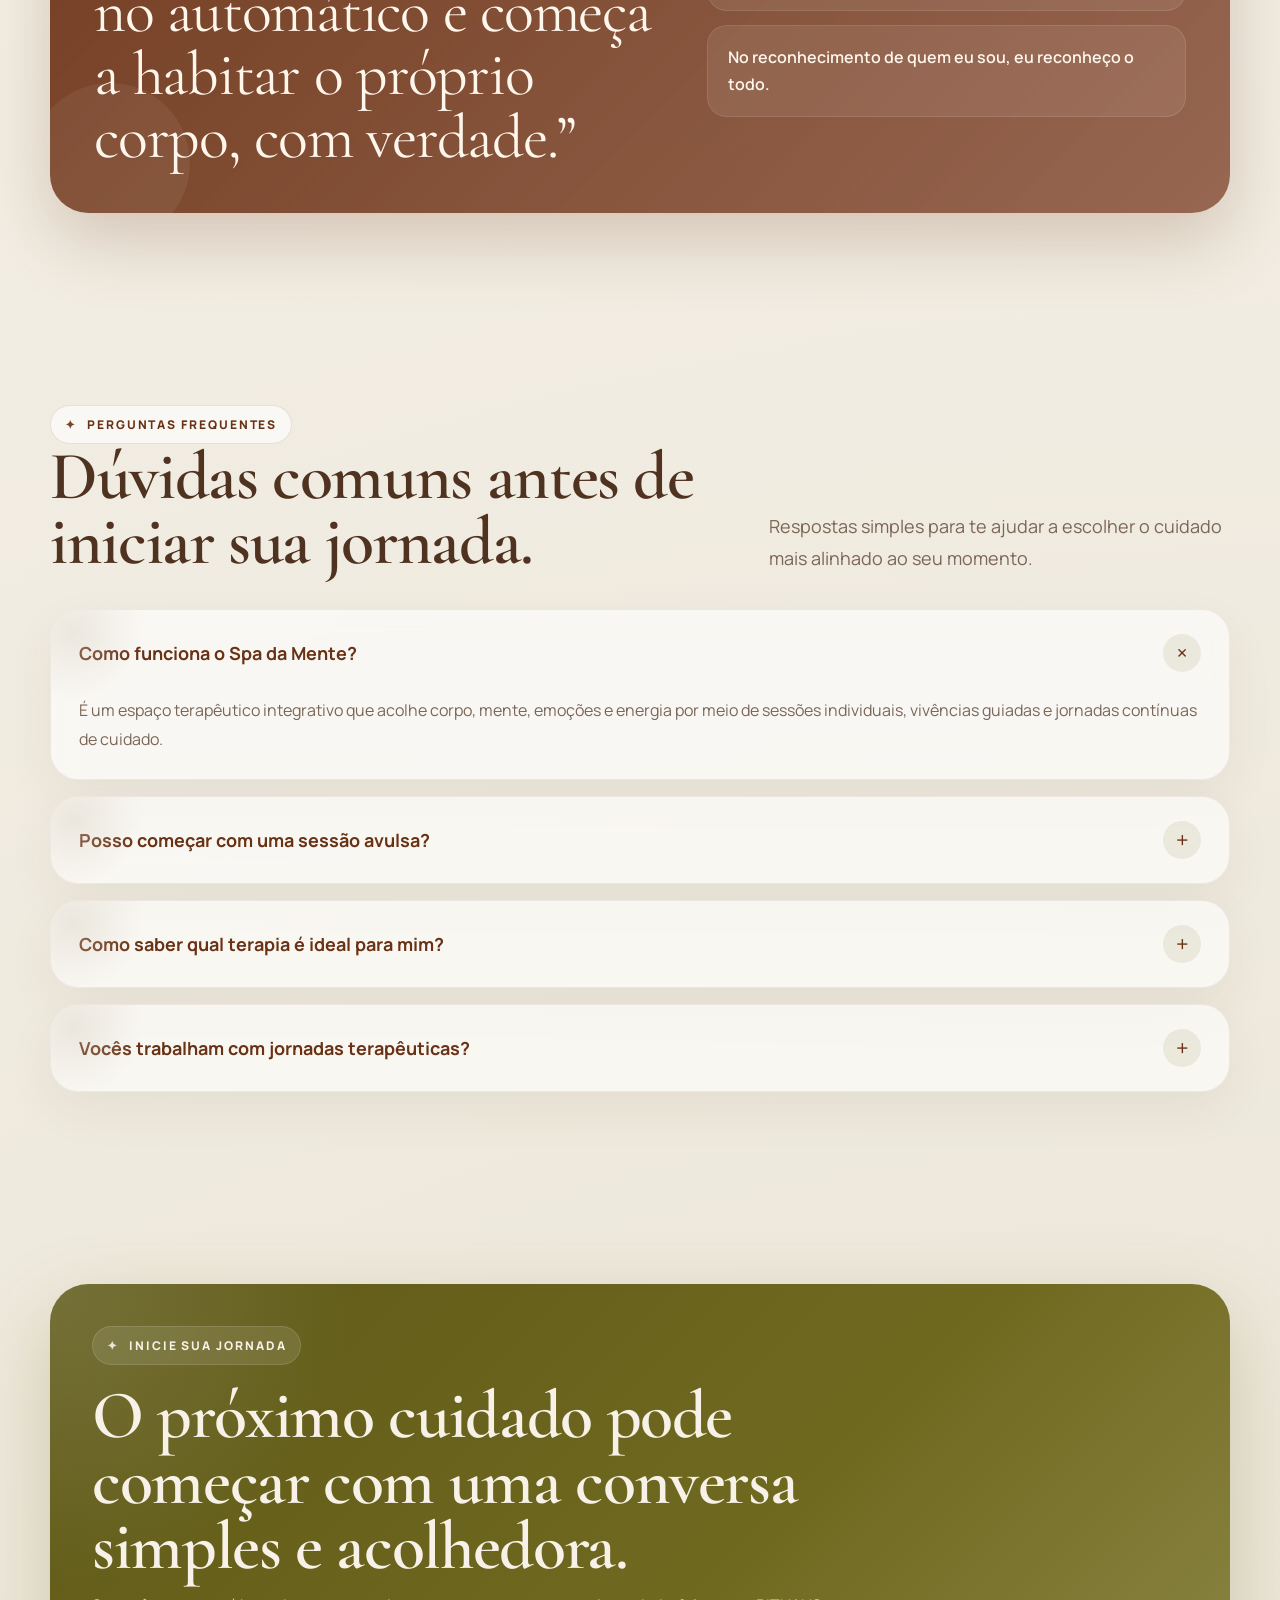
==== commit e290850f: "Ajustes Rafaela" ====
--- a/index.html
+++ b/index.html
@@ -123,12 +123,12 @@
               <a class="btn btn-secondary" href="#servicos">Conhecer terapias</a>
             </div>
 
-            <div class="hero-pills">
+            <!-- <div class="hero-pills">
               <span class="pill">Terapias individuais</span>
               <span class="pill">Vivências em grupo</span>
               <span class="pill">Jornadas terapêuticas</span>
               <span class="pill">Presença, acolhimento e reconexão</span>
-            </div>
+            </div> -->
           </div>
 
           <div class="hero-card reveal">
@@ -589,7 +589,7 @@
     </section>
 
 
-    <section class="section" id="galeria" style="display: none;">
+    <section class="section" id="galeria">
       <div class="container">
         <div class="section-head reveal">
           <div>
@@ -959,6 +959,14 @@
               </a>
             </div>
 
+            <!-- EMAIL -->
+            <div style="display:flex; align-items:center; gap:12px;">
+              <div class="icon-chip">✉</div>
+              <a href="mailto:contato@rituaus.com.br">
+                contato@rituaus.com.br
+              </a>
+            </div>
+
             <!-- ENDEREÇO -->
             <div style="display:flex; align-items:center; gap:12px;">
               <div class="icon-chip">⌖</div>
@@ -1052,71 +1060,56 @@
       const galleryData = [
         {
           title: "Acupuntura",
-          gridClass: "grid-2",
+          gridClass: "grid-3",
           images: [
-            "Acupuntura-1.jpeg",
-            "Acupuntura-2.jpeg"
+            "Acupuntura_1.jpeg",
+            "Acupuntura_2.jpeg",
+            "Acupuntura_3.jpeg"
           ]
         },
         {
           title: "Cacau Terapia",
-          gridClass: "grid-4",
+          gridClass: "grid-3",
           images: [
-            "Cacau Terapia 1 .JPEG",
-            "Cacau terapia 2 .JPEG",
-            "Cacau terapia 3 .JPEG",
-            "Cacau terapia 4.JPEG"
+            "Cacau terapia_1.jpeg",
+            "Cacau terapia_2.jpeg",
+            "Cacau terapia_3.jpeg"
           ]
         },
         {
           title: "Campo Áurico • Limpeza com ervas",
           gridClass: "grid-3",
           images: [
-            "Campo áurico - limpeza com ervas 1.JPEG",
-            "Campo áurico - limpeza com ervas 2.JPEG",
-            "Campo áurico - limpeza com ervas 3.JPEG"
+            "Limpeza_1.jpeg",
+            "Limpeza_2.jpeg",
+            "Limpeza_3.jpeg"
           ]
         },
         {
           title: "Massagem Sonora",
           gridClass: "grid-3",
           images: [
-            "Massagem sonora 1 .JPEG",
-            "Massagem sonora 3.JPEG",
-            "Massagem sonos 2 .JPEG"
+            "Massagem_1.jpeg",
+            "Massagem_2.jpeg",
+            "Massagem_3.jpeg"
           ]
         },
         {
           title: "Registros Akáshicos",
-          gridClass: "grid-2",
+          gridClass: "grid-3",
           images: [
-            "Registros Akashicos 1 .JPEG",
-            "Registros Akashicos 2.JPEG"
+            "Registros_1.jpeg",
+            "Registros_2.jpeg",
+            "Registros_3.jpeg"
           ]
         },
         {
           title: "Ventosaterapia",
-          gridClass: "grid-2",
+          gridClass: "grid-3",
           images: [
-            "Ventosaterapia.JPEG",
-            "Vetosaterapia 2 .jpg"
-          ]
-        },
-        {
-          title: "Jornada Terapêutica • O Caminho",
-          gridClass: "grid-4",
-          images: [
-            "Nossa jornada terapêutica .JPEG",
-            "O caminho - jornada terapeuta individual 1.JPEG",
-            "O caminho - jornada terapeuta individual 2.JPEG",
-            "O caminho - jornada terapeuta individual 3.JPEG"
-          ]
-        },
-        {
-          title: "Institucional",
-          gridClass: "grid-1",
-          images: [
-            "Como podemos te ajudar_.JPEG"
+            "Ventosaterapia_1.jpeg",
+            "Ventosaterapia_2.jpeg",
+            "Ventosaterapia_3.jpeg"
           ]
         }
       ];
@@ -1175,11 +1168,9 @@
       }
 
       const modalImage = document.getElementById("gallery-modal-image");
-      // const modalCaption = document.getElementById("gallery-modal-caption");
 
       modalImage.src = src;
       modalImage.alt = alt;
-      // modalCaption.textContent = alt;
 
       modal.classList.add("show");
       document.body.style.overflow = "hidden";
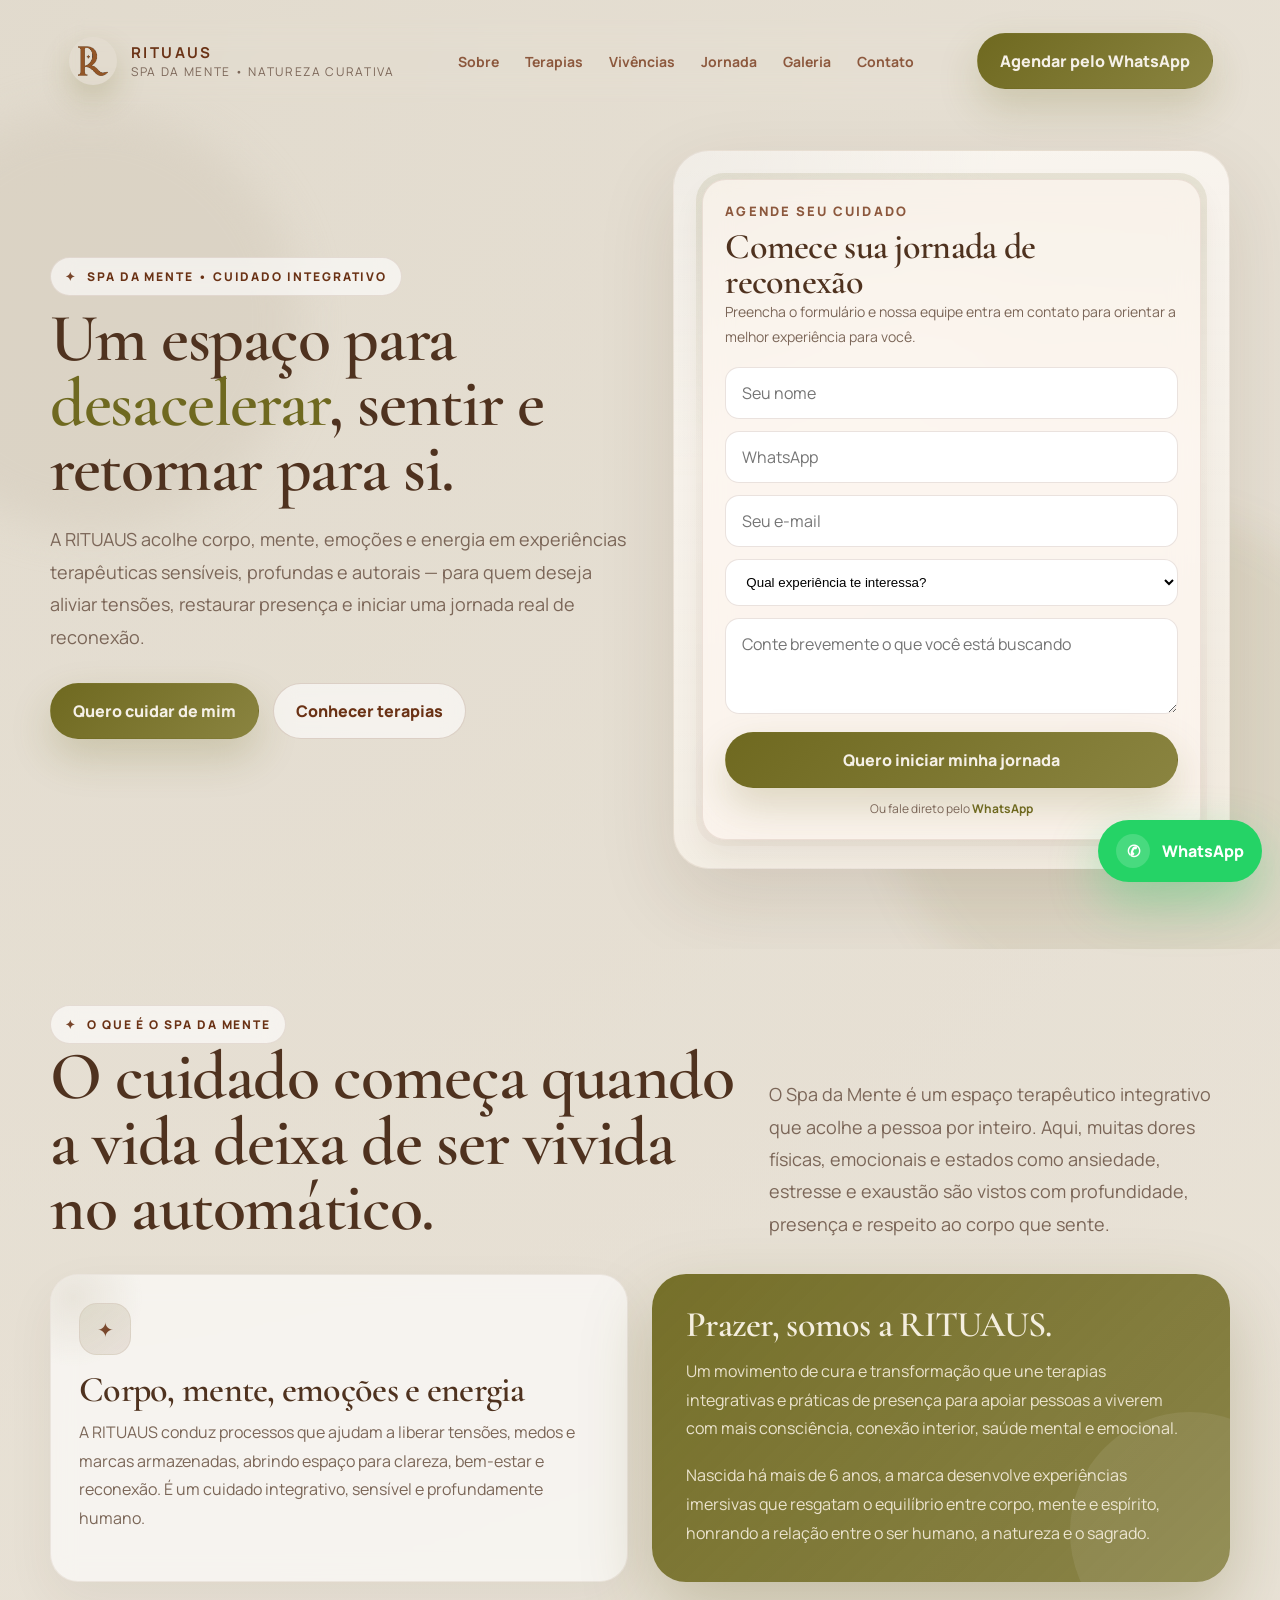
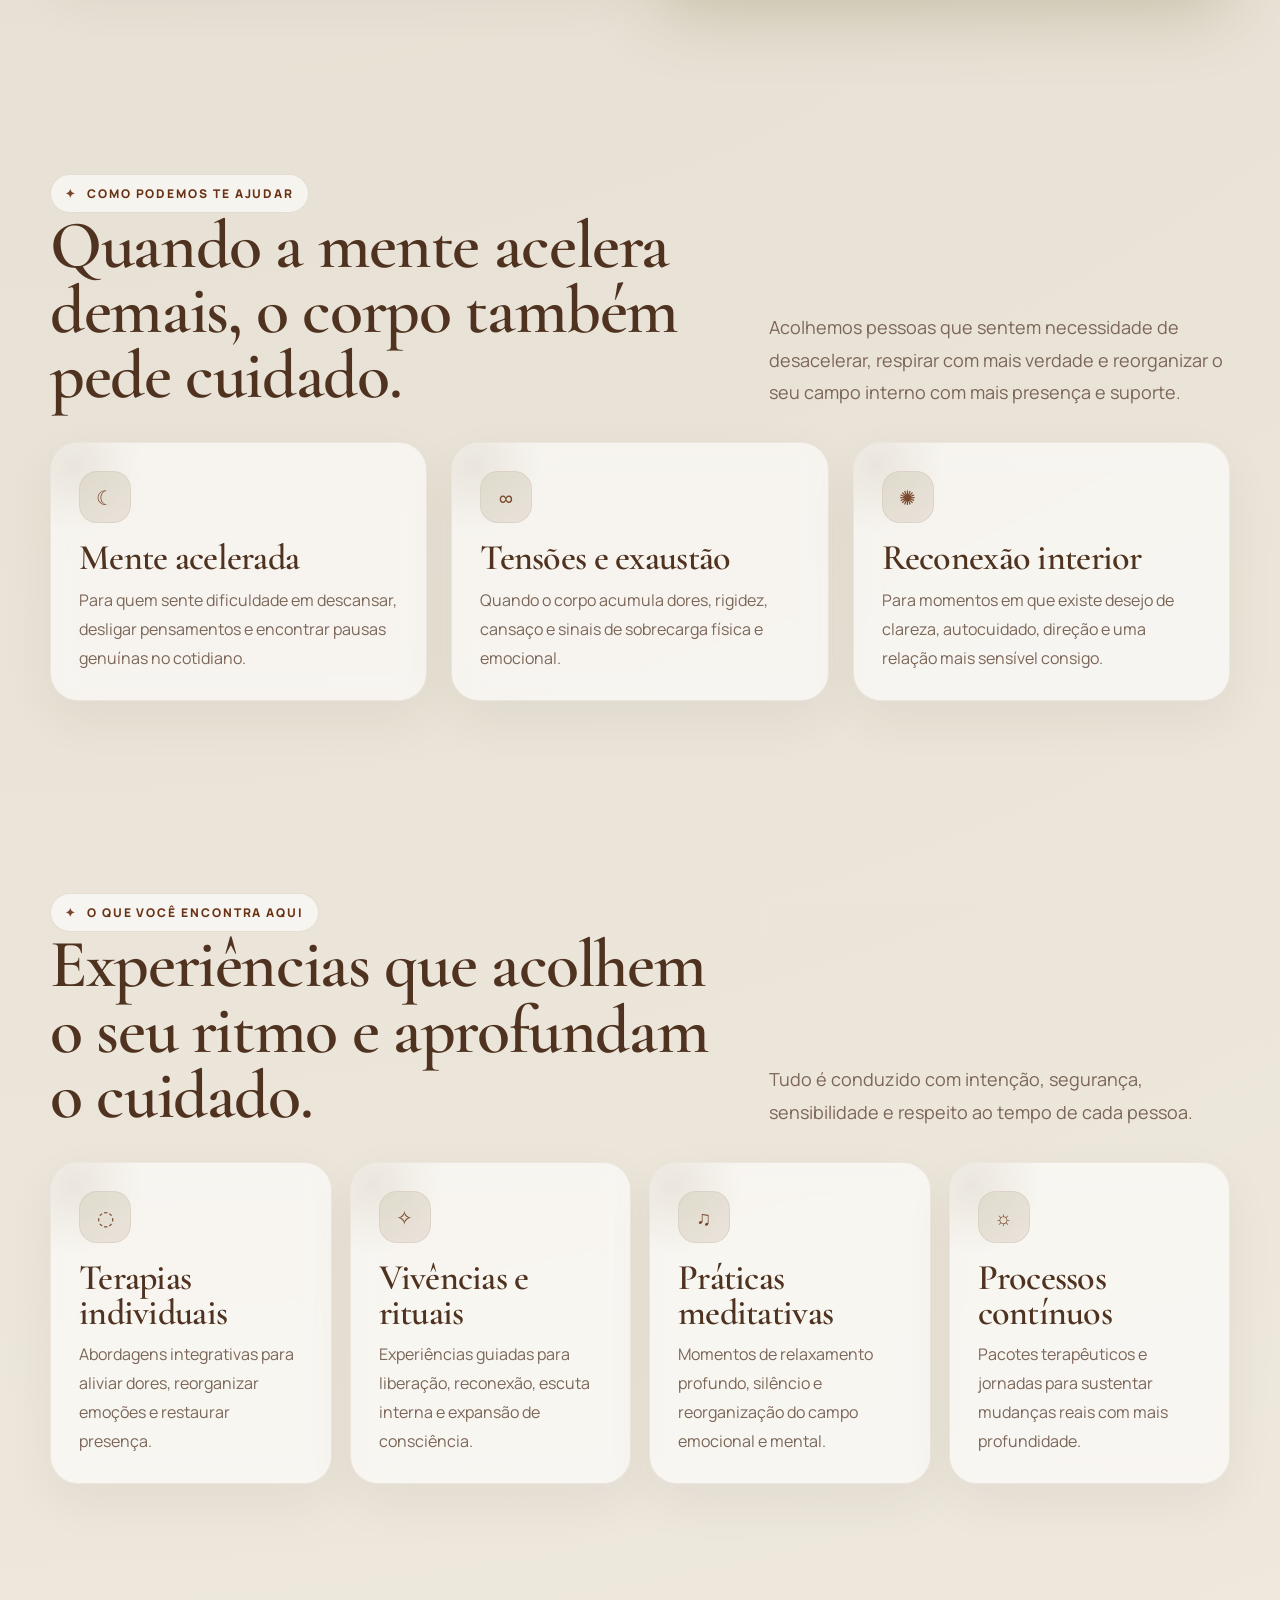
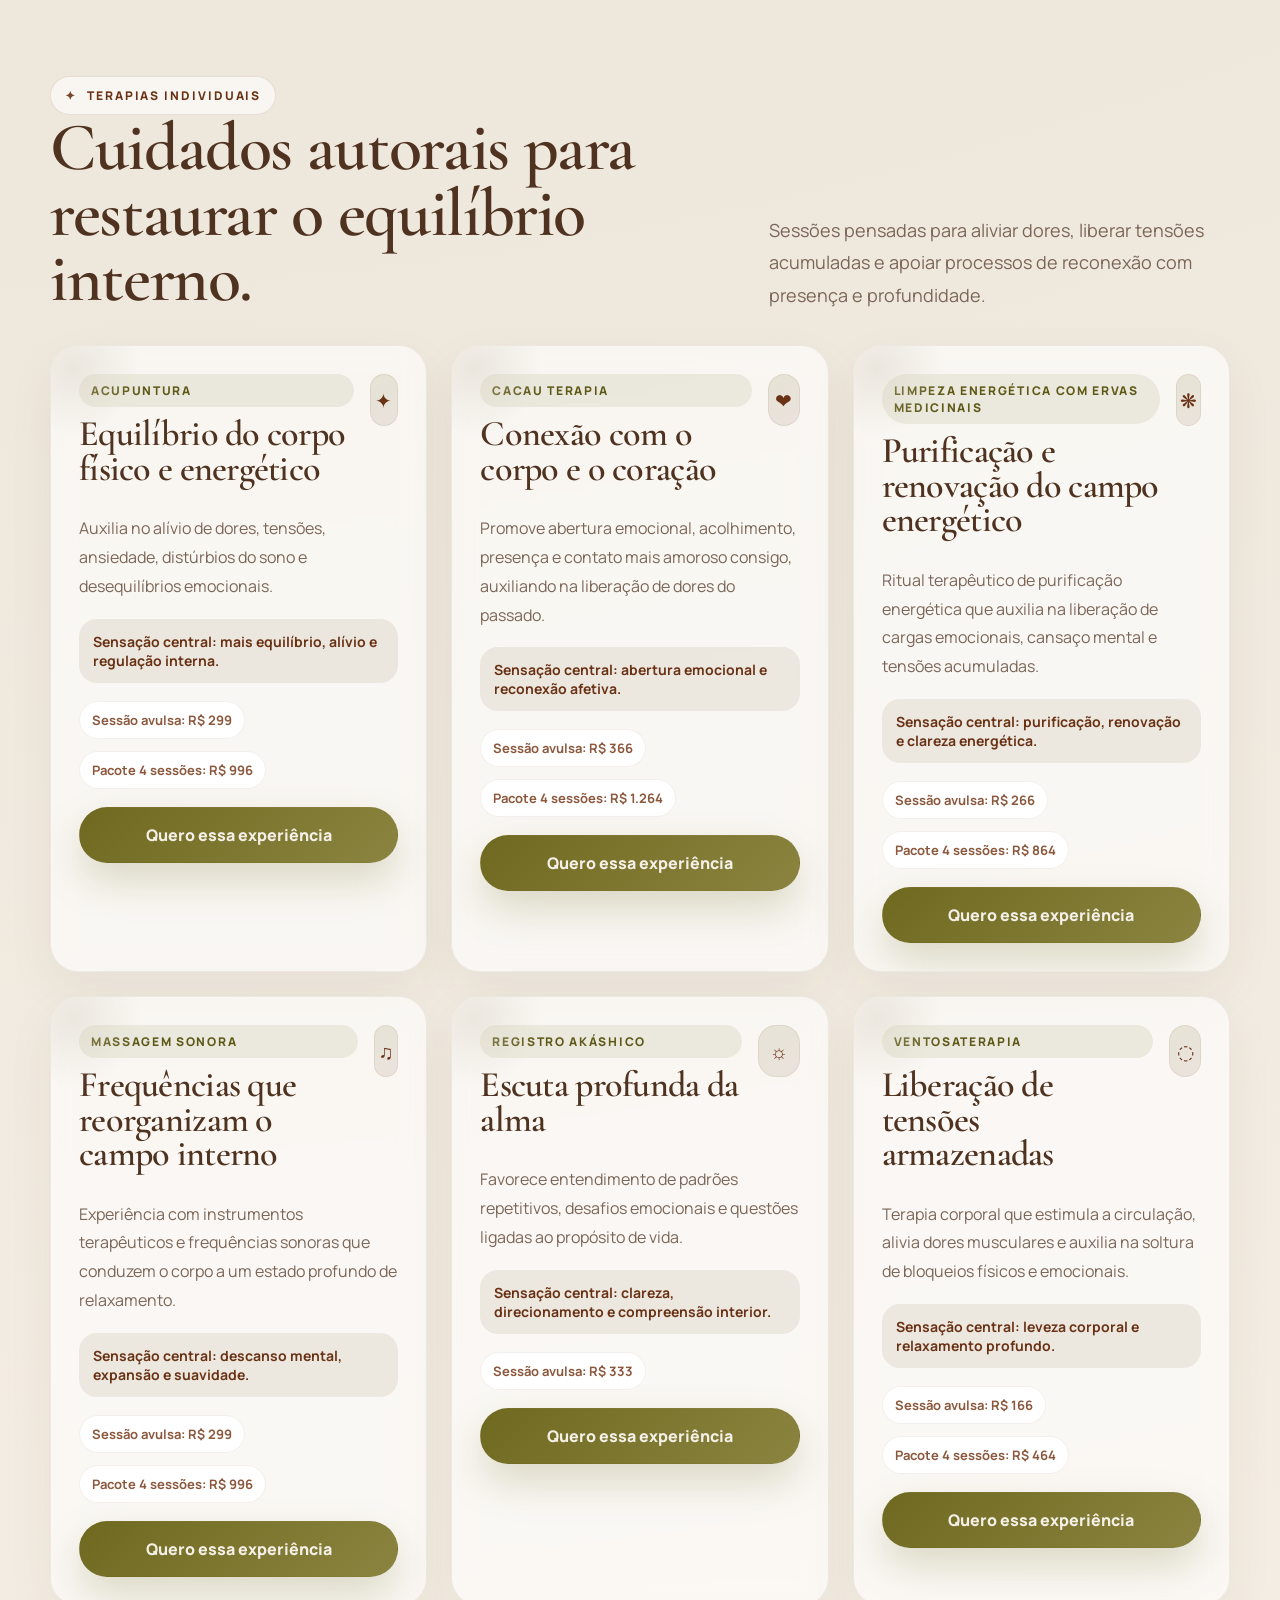
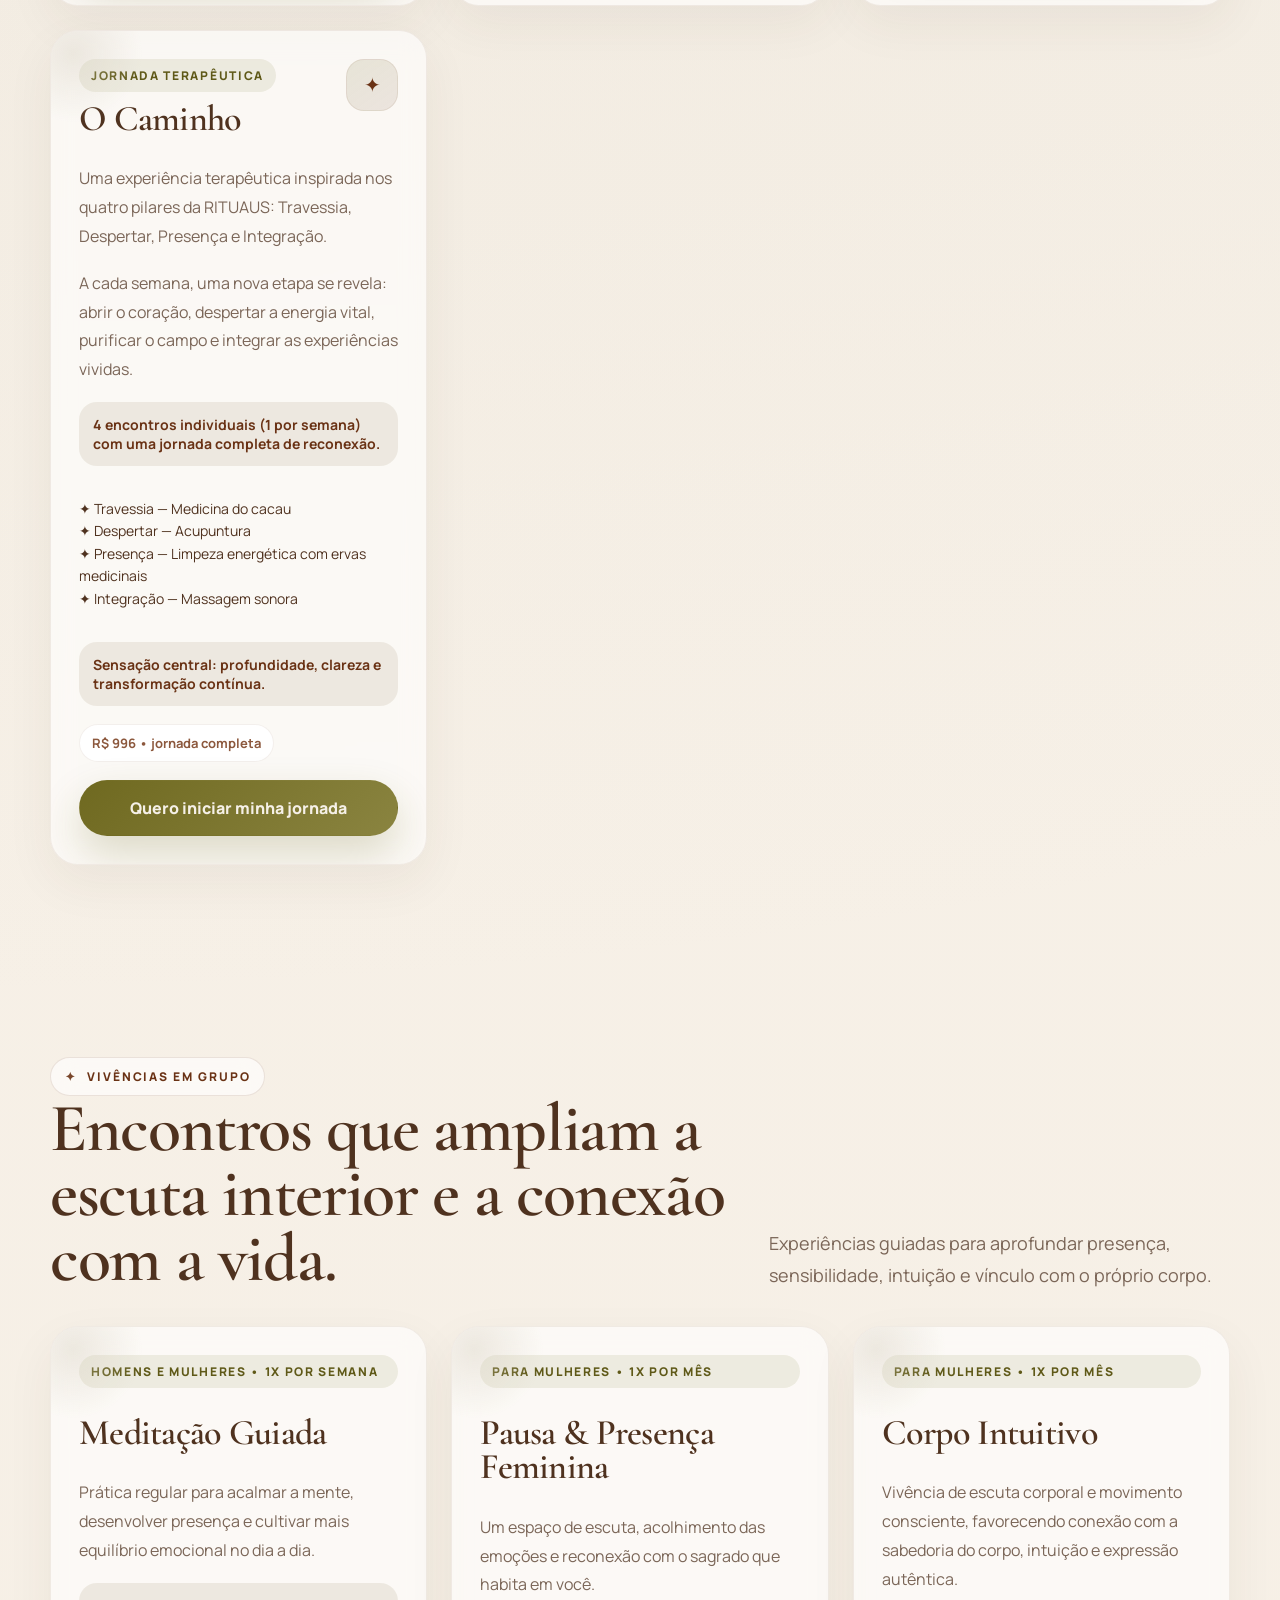
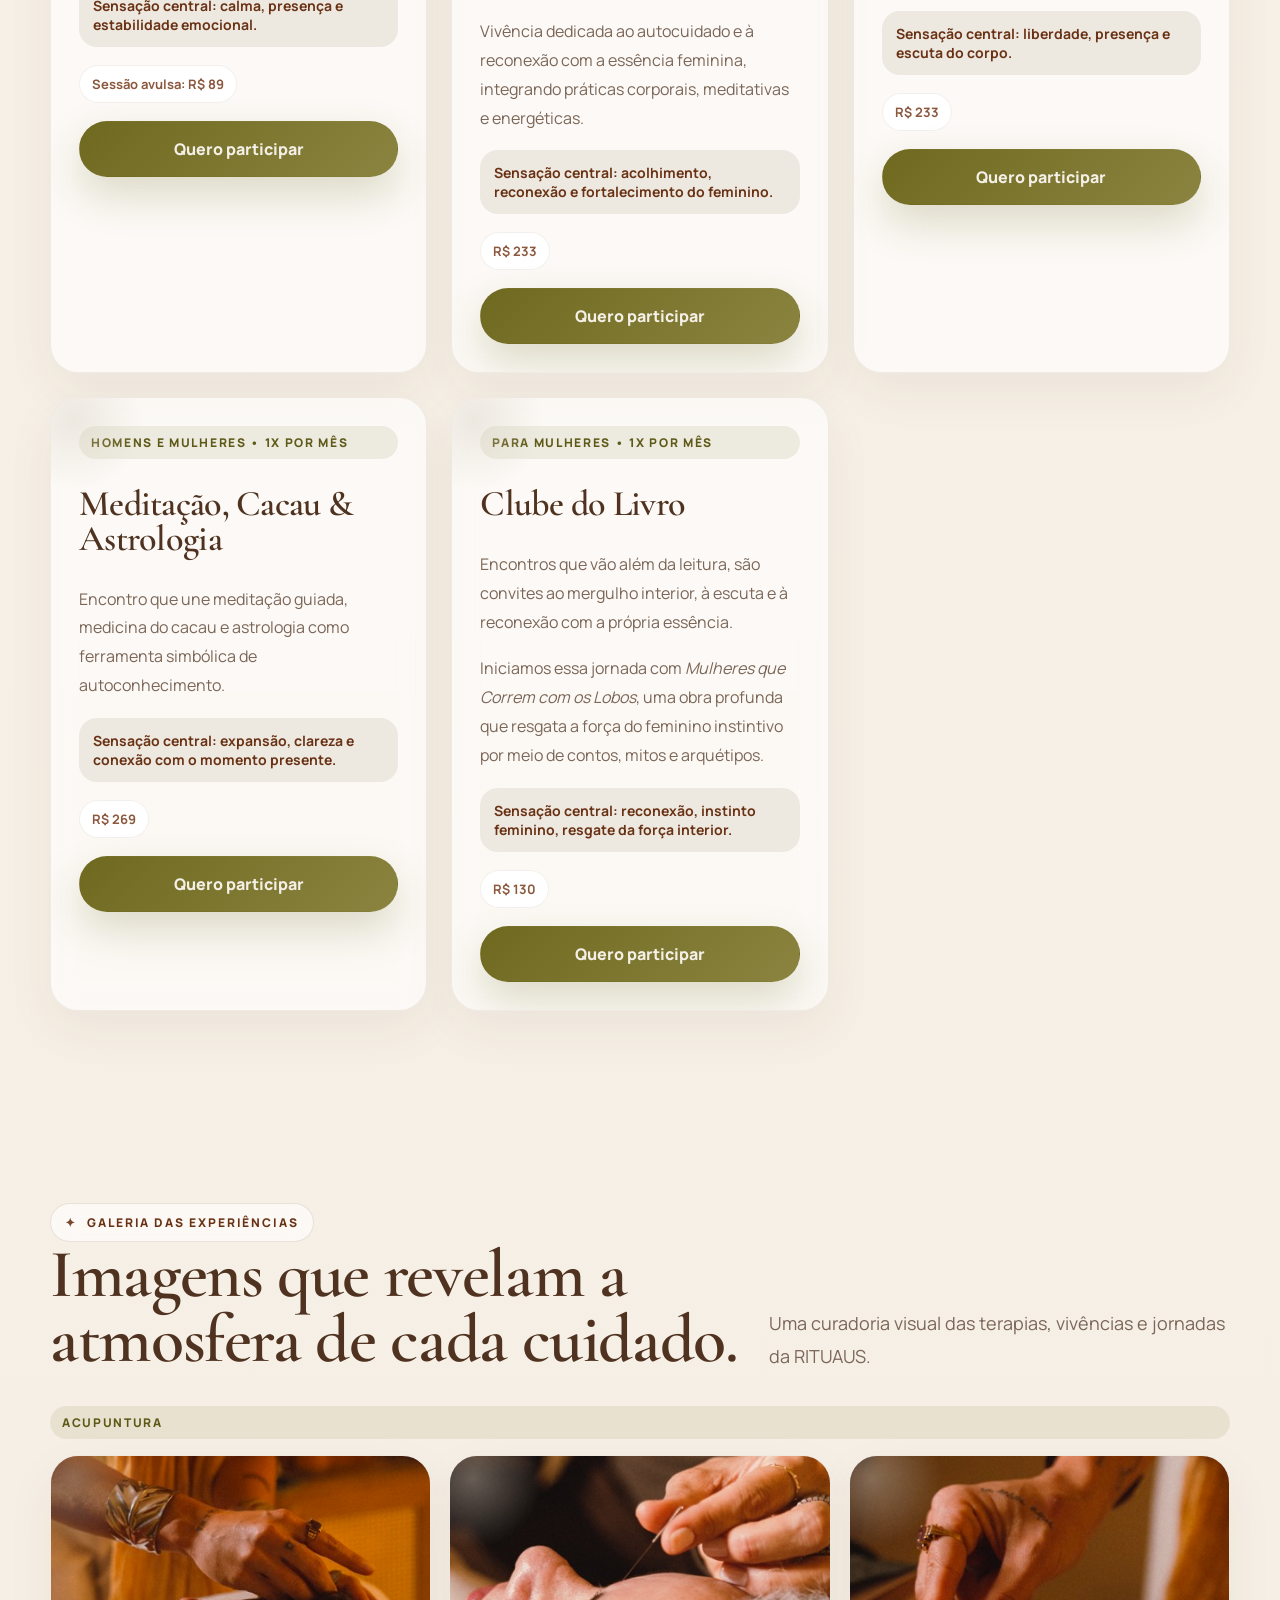
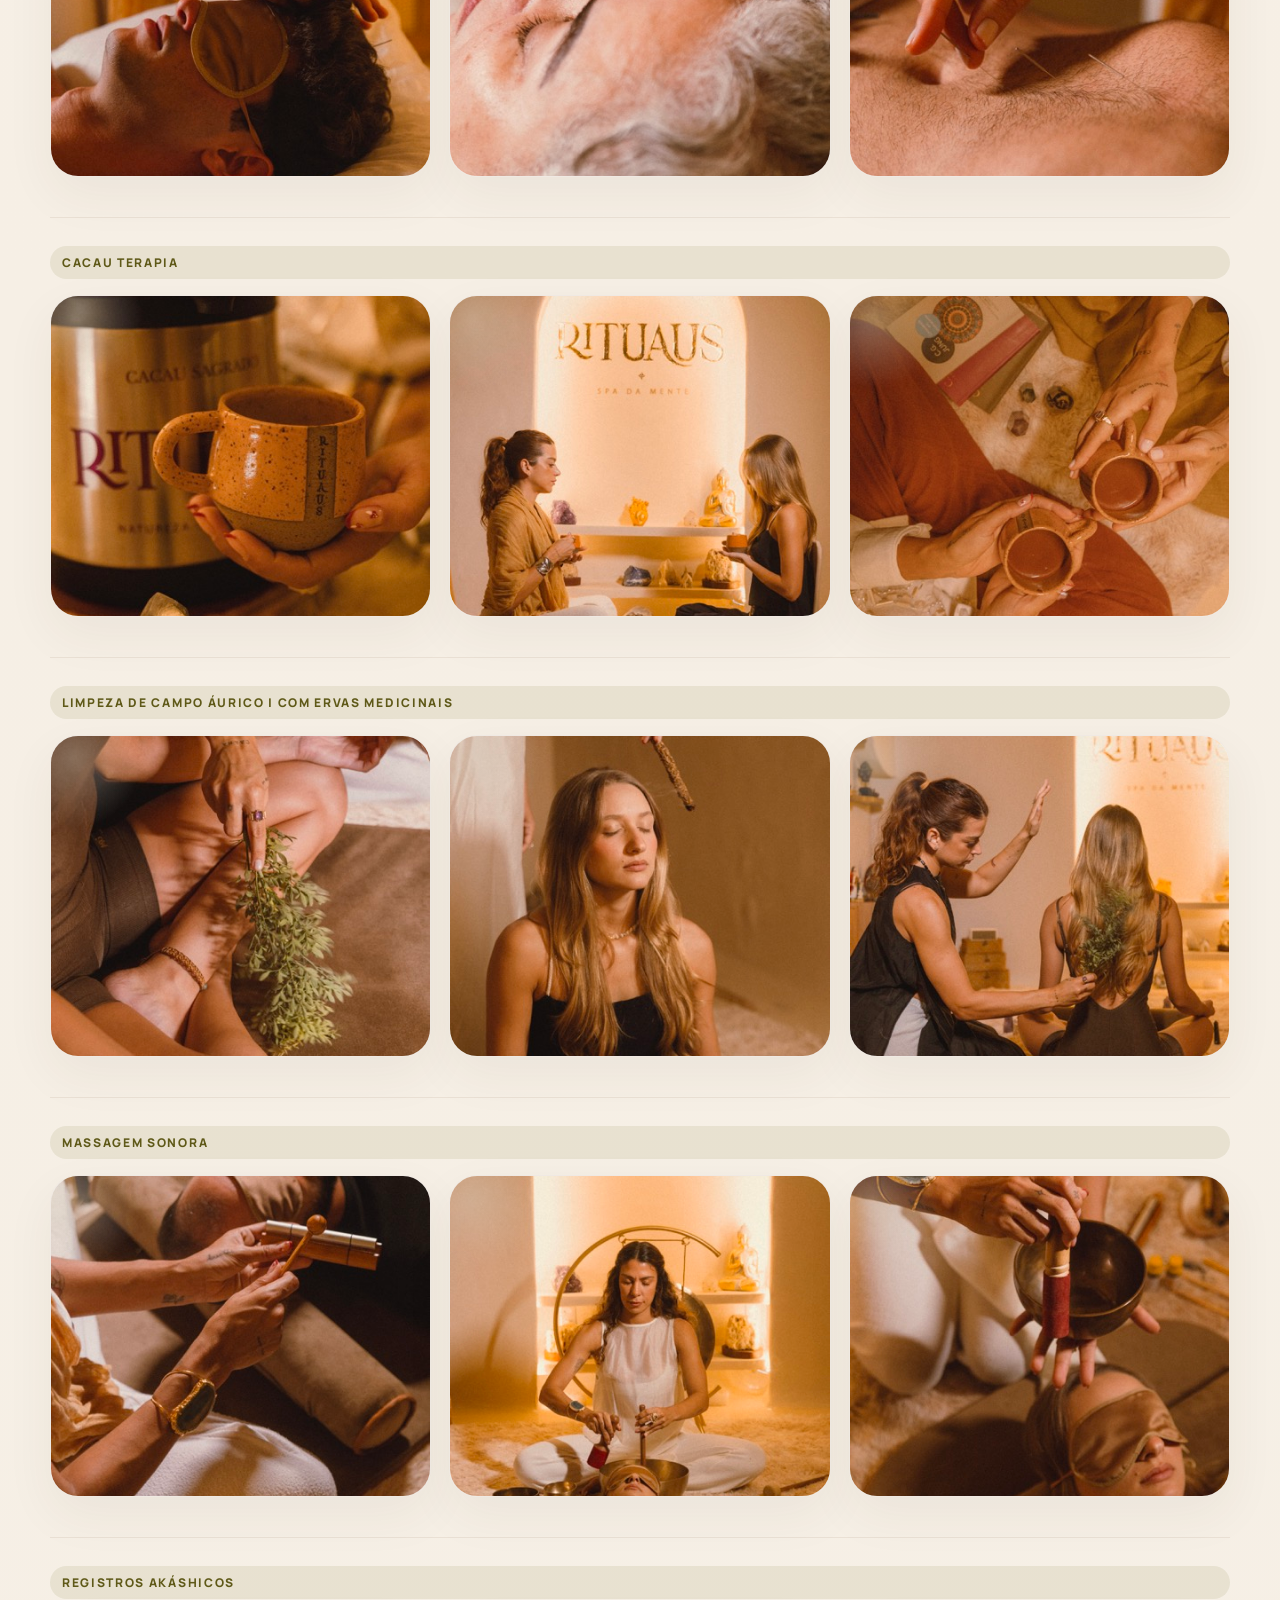
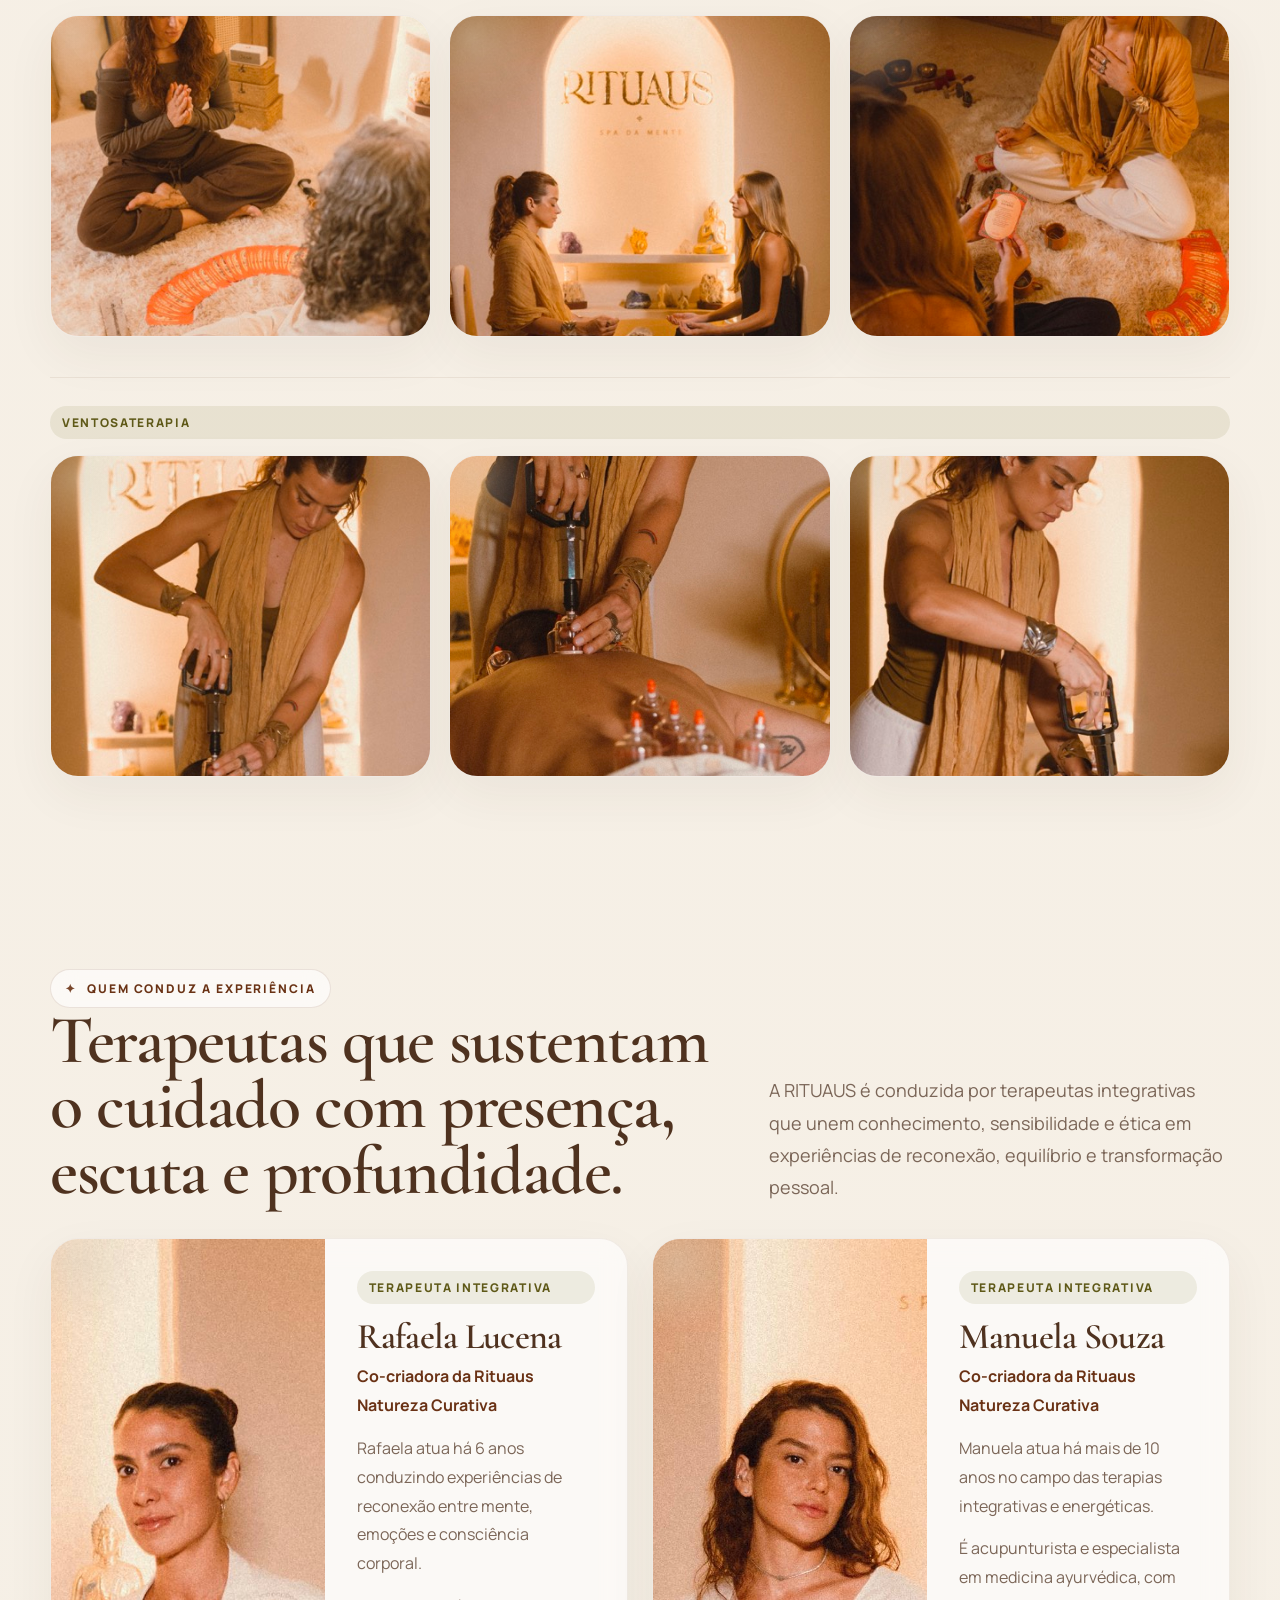
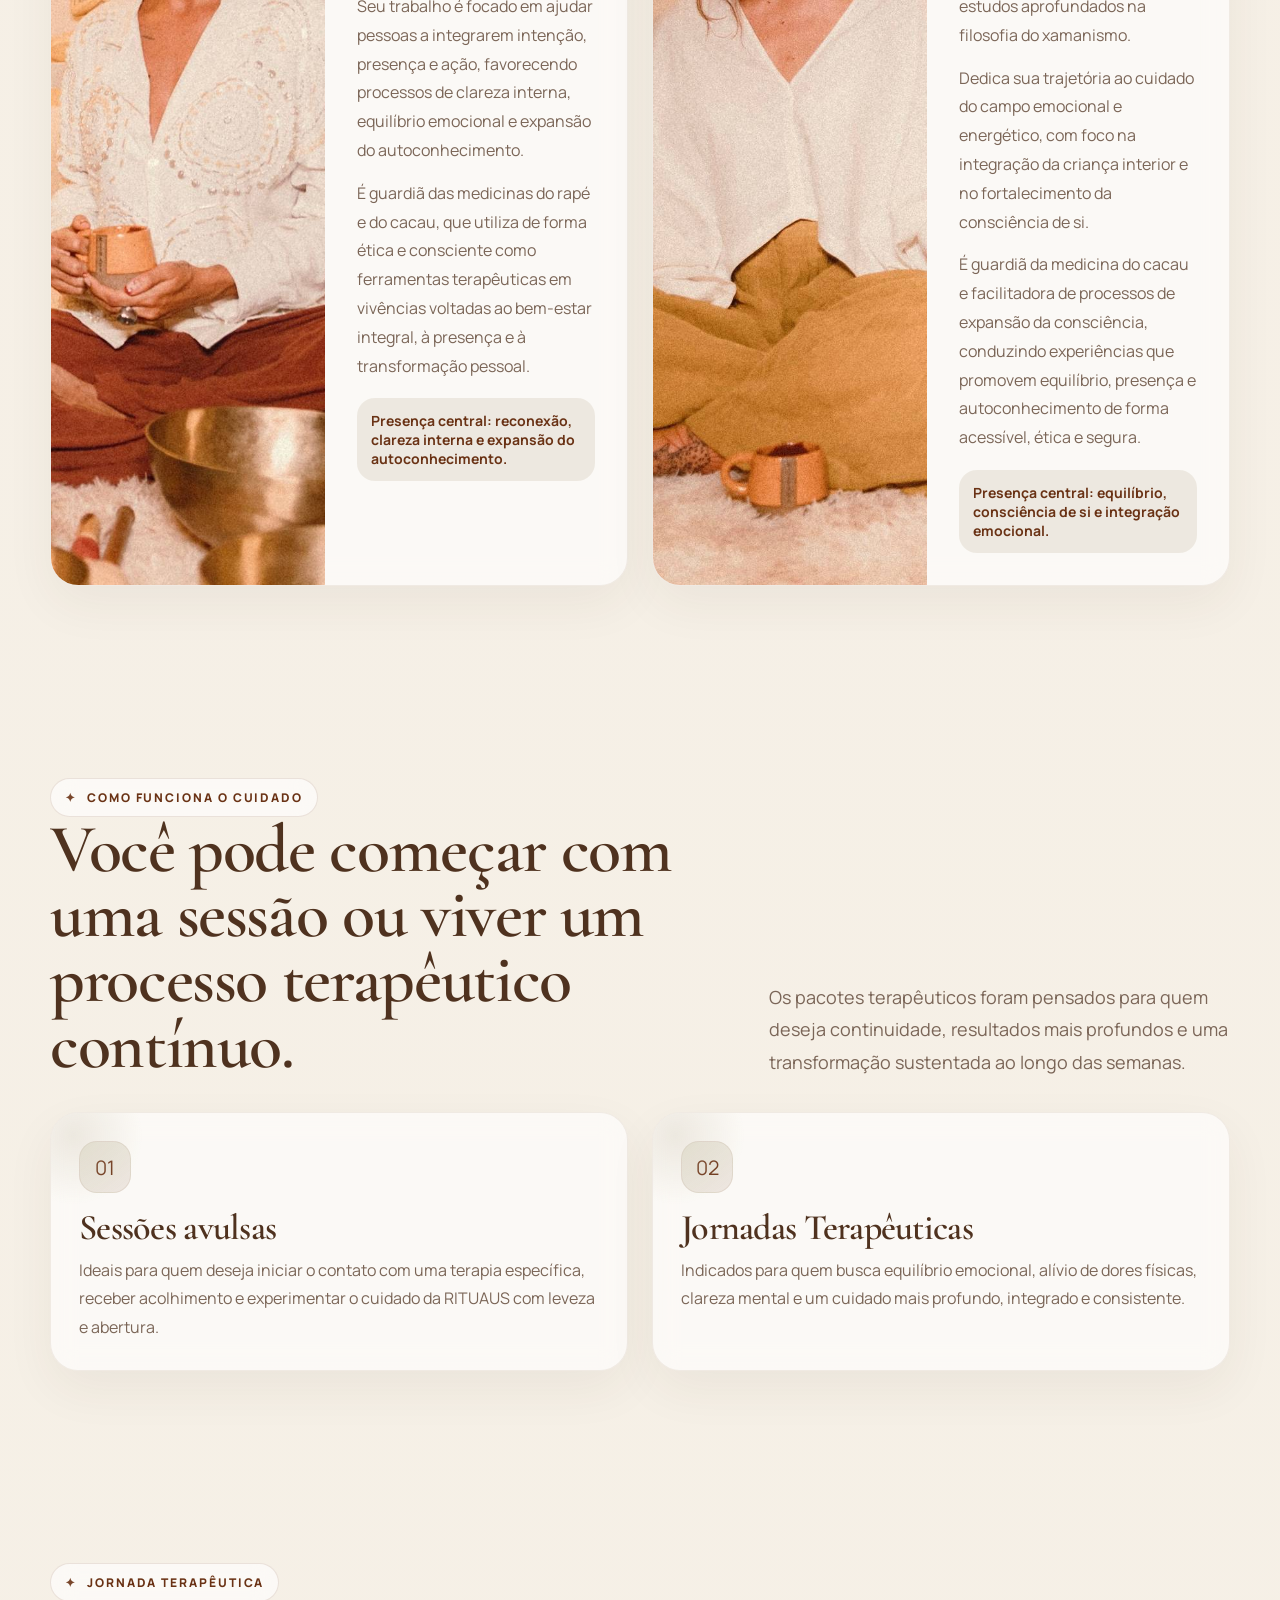
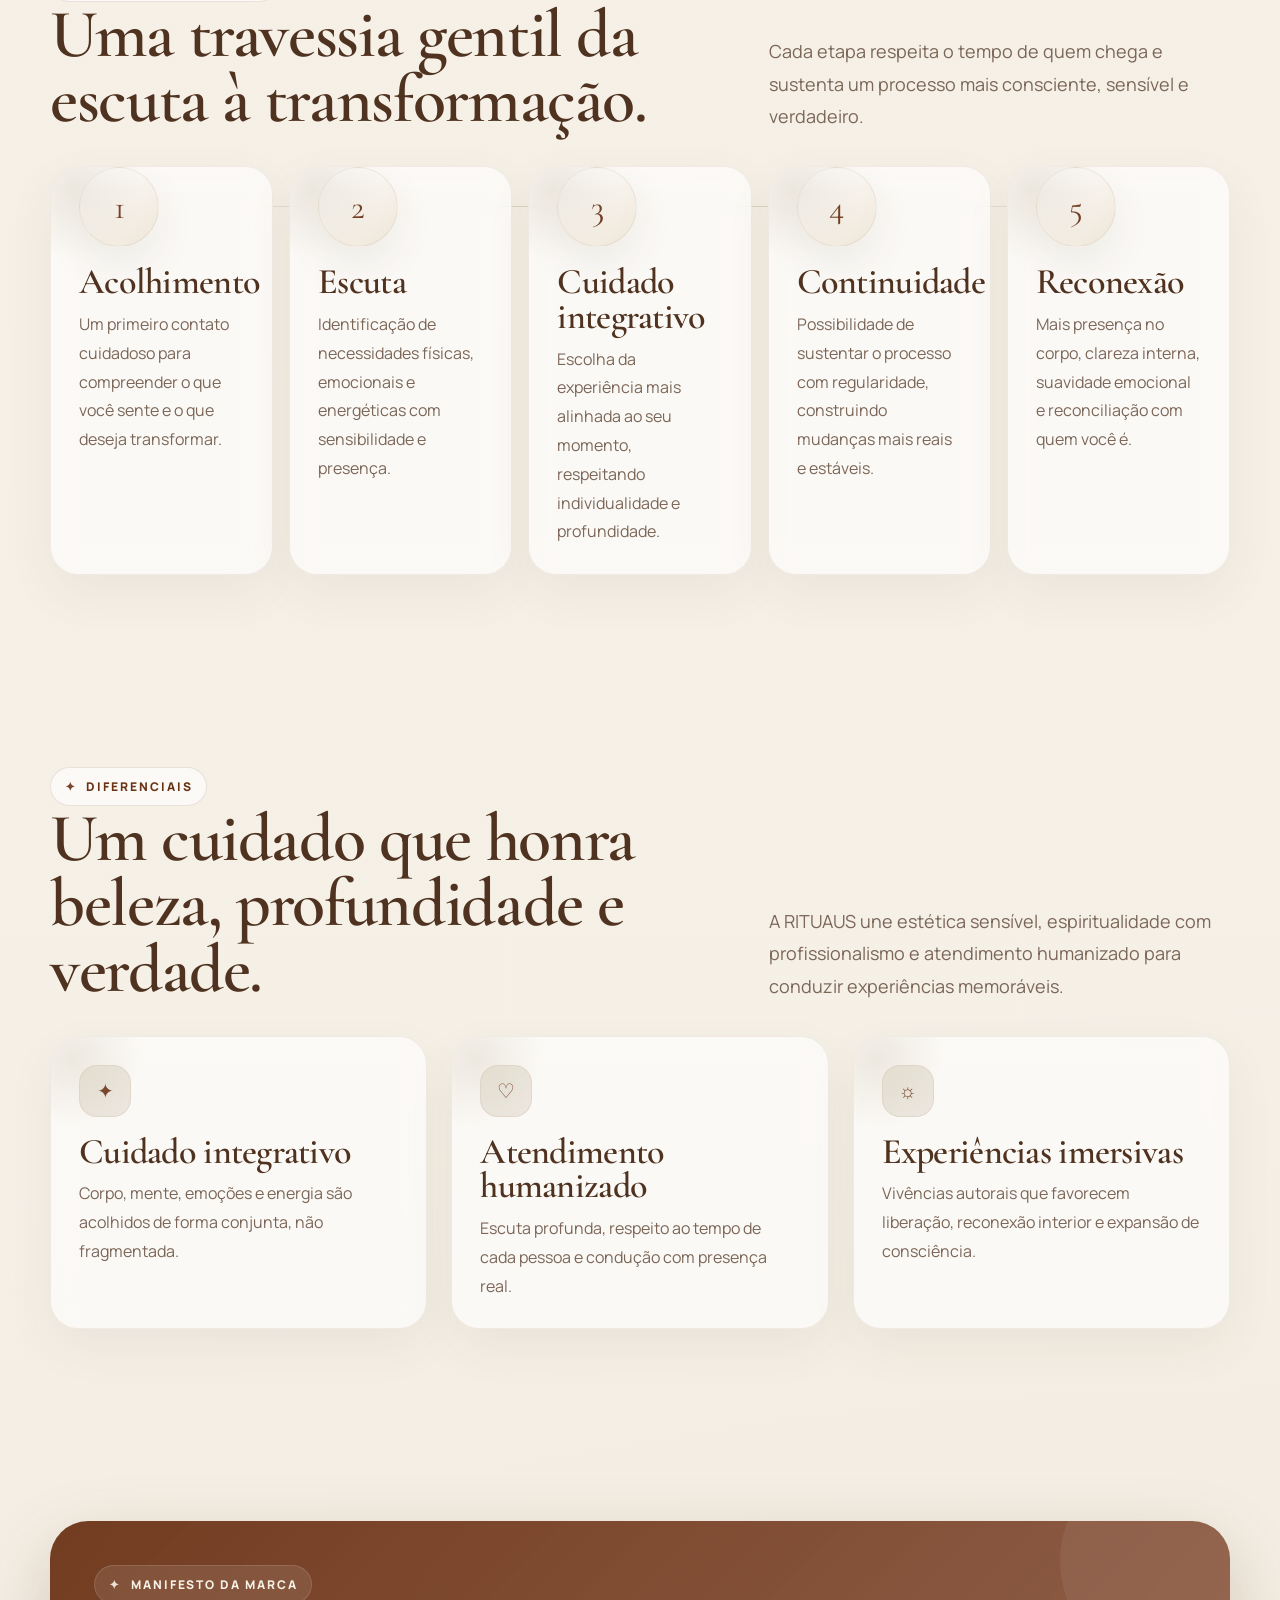
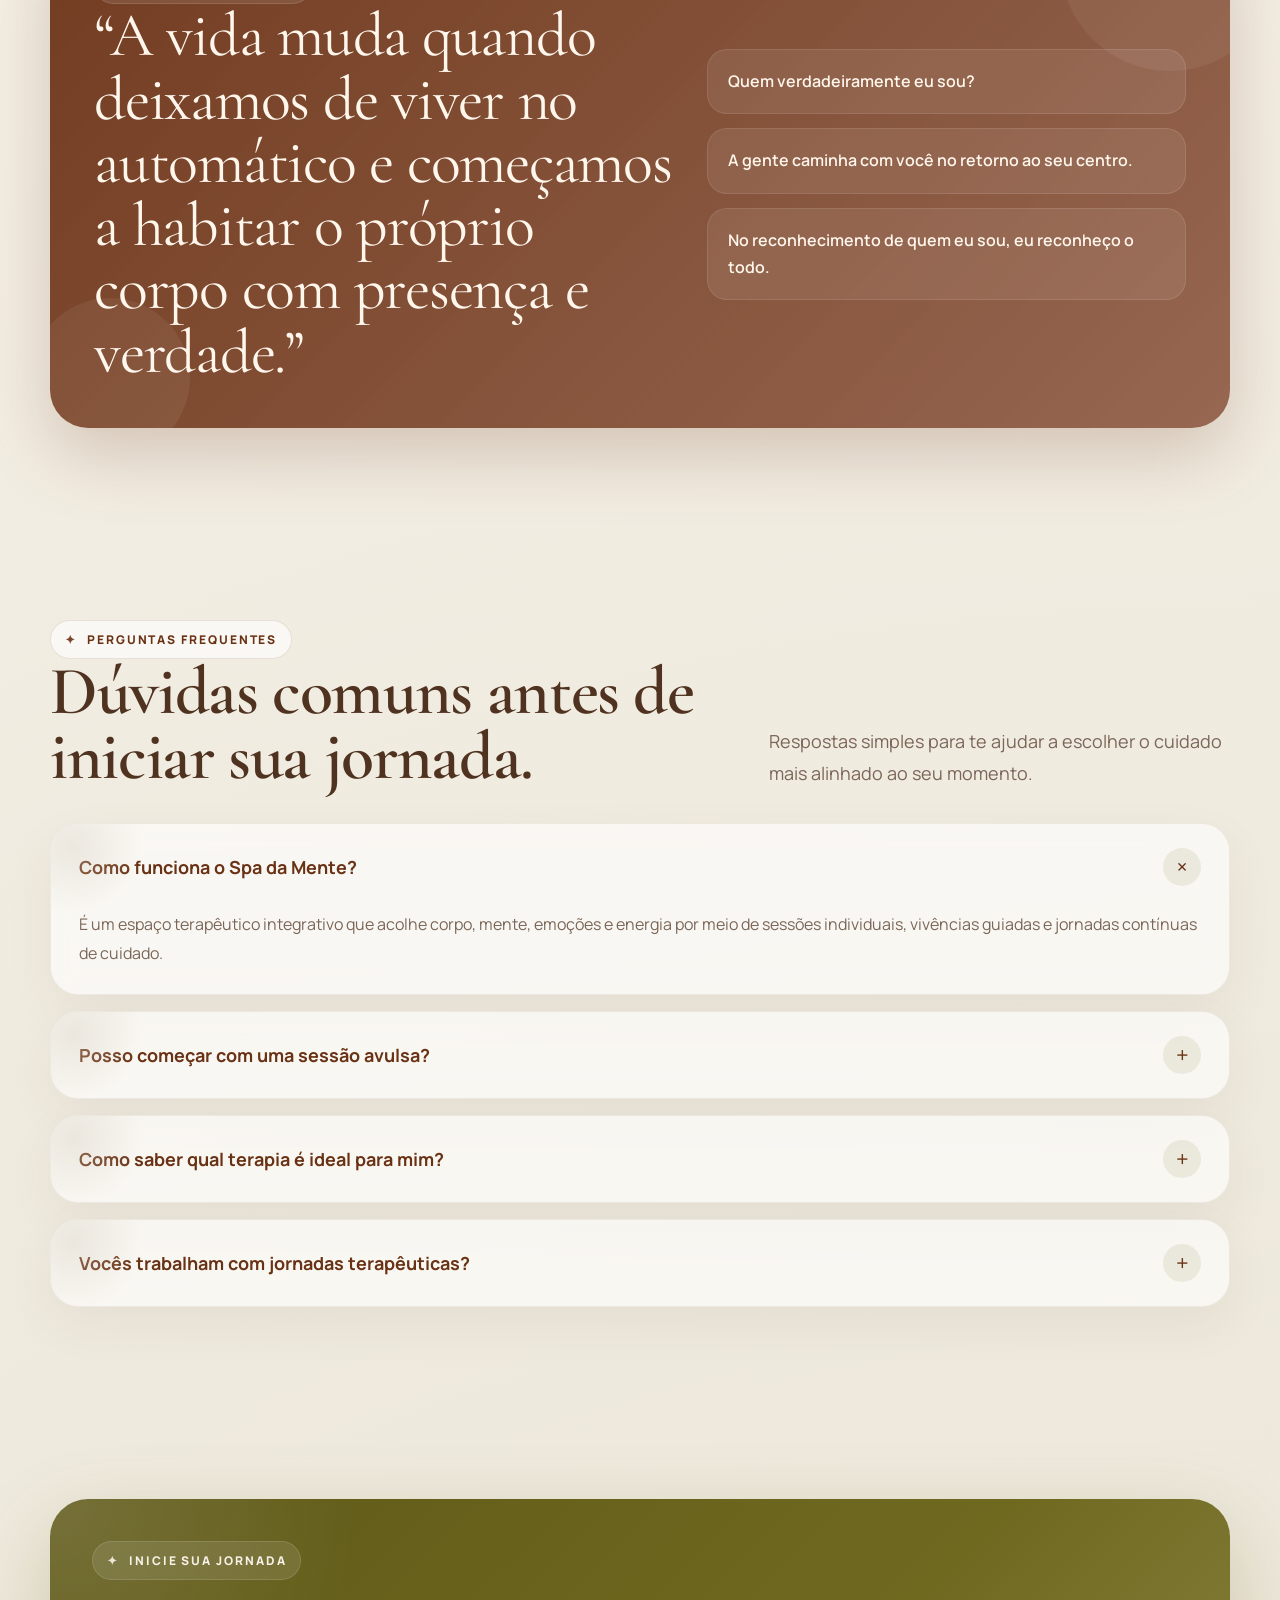
==== commit 18a0df6e: "carrecao rafa" ====
--- a/index.html
+++ b/index.html
@@ -74,7 +74,7 @@
           <a href="#servicos">Terapias</a>
           <a href="#vivencias">Vivências</a>
           <a href="#jornada">Jornada</a>
-          <a href="#faq">FAQ</a>
+          <a href="#galeria">Galeria</a>
           <a href="#contato">Contato</a>
         </nav>
 
@@ -350,18 +350,49 @@
           <article class="card service-card reveal">
             <div class="service-top">
               <div>
-                <div class="service-tag">Ventosaterapia</div>
-                <h3>Liberação de tensões armazenadas</h3>
+                <div class="service-tag">Cacau Terapia</div>
+                <h3>Conexão com o corpo e o coração</h3>
               </div>
-              <div class="icon-chip">◌</div>
-            </div>
-            <p>Terapia corporal que estimula a circulação, alivia dores musculares e auxilia na soltura de bloqueios
-              físicos e emocionais.</p>
-            <div class="benefit">Sensação central: leveza corporal e relaxamento profundo.</div>
-            <div class="price"><span>Sessão avulsa: R$ 166</span><span>Pacote 4 sessões: R$ 464</span></div>
+              <div class="icon-chip">❤</div>
+            </div>
+            <p>Promove abertura emocional, acolhimento, presença e contato mais amoroso consigo, auxiliando na liberação
+              de dores do passado.</p>
+            <div class="benefit">Sensação central: abertura emocional e reconexão afetiva.</div>
+            <div class="price"><span>Sessão avulsa: R$ 366</span><span>Pacote 4 sessões: R$ 1.264</span></div>
             <a class="btn btn-primary" href="https://wa.me/5581993658585" target="_blank"
-              rel="noopener noreferrer">Quero
-              essa experiência</a>
+              rel="noopener noreferrer">Quero essa experiência</a>
+          </article>
+
+          <article class="card service-card reveal">
+            <div class="service-top">
+              <div>
+                <div class="service-tag">Limpeza Energética com Ervas Medicinais</div>
+                <h3>Purificação e renovação do campo energético</h3>
+              </div>
+              <div class="icon-chip">❋</div>
+            </div>
+            <p>Ritual terapêutico de purificação energética que auxilia na liberação de cargas emocionais, cansaço
+              mental e tensões acumuladas.</p>
+            <div class="benefit">Sensação central: purificação, renovação e clareza energética.</div>
+            <div class="price"><span>Sessão avulsa: R$ 266</span><span>Pacote 4 sessões: R$ 864</span></div>
+            <a class="btn btn-primary" href="https://wa.me/5581993658585" target="_blank"
+              rel="noopener noreferrer">Quero essa experiência</a>
+          </article>
+
+          <article class="card service-card reveal">
+            <div class="service-top">
+              <div>
+                <div class="service-tag">Massagem Sonora</div>
+                <h3>Frequências que reorganizam o campo interno</h3>
+              </div>
+              <div class="icon-chip">♫</div>
+            </div>
+            <p>Experiência com instrumentos terapêuticos e frequências sonoras que conduzem o corpo a um estado profundo
+              de relaxamento.</p>
+            <div class="benefit">Sensação central: descanso mental, expansão e suavidade.</div>
+            <div class="price"><span>Sessão avulsa: R$ 299</span><span>Pacote 4 sessões: R$ 996</span></div>
+            <a class="btn btn-primary" href="https://wa.me/5581993658585" target="_blank"
+              rel="noopener noreferrer">Quero essa experiência</a>
           </article>
 
           <article class="card service-card reveal">
@@ -383,48 +414,15 @@
           <article class="card service-card reveal">
             <div class="service-top">
               <div>
-                <div class="service-tag">Massagem Sonora</div>
-                <h3>Frequências que reorganizam o campo interno</h3>
+                <div class="service-tag">Ventosaterapia</div>
+                <h3>Liberação de tensões armazenadas</h3>
               </div>
-              <div class="icon-chip">♫</div>
-            </div>
-            <p>Experiência com instrumentos terapêuticos e frequências sonoras que conduzem o corpo a um estado profundo
-              de relaxamento.</p>
-            <div class="benefit">Sensação central: descanso mental, expansão e suavidade.</div>
-            <div class="price"><span>Sessão avulsa: R$ 299</span><span>Pacote 4 sessões: R$ 996</span></div>
-            <a class="btn btn-primary" href="https://wa.me/5581993658585" target="_blank"
-              rel="noopener noreferrer">Quero essa experiência</a>
-          </article>
-
-          <article class="card service-card reveal">
-            <div class="service-top">
-              <div>
-                <div class="service-tag">Cacau Terapia</div>
-                <h3>Conexão com o corpo e o coração</h3>
-              </div>
-              <div class="icon-chip">❤</div>
-            </div>
-            <p>Promove abertura emocional, acolhimento, presença e contato mais amoroso consigo, auxiliando na liberação
-              de dores do passado.</p>
-            <div class="benefit">Sensação central: abertura emocional e reconexão afetiva.</div>
-            <div class="price"><span>Sessão avulsa: R$ 366</span><span>Pacote 4 sessões: R$ 1.264</span></div>
-            <a class="btn btn-primary" href="https://wa.me/5581993658585" target="_blank"
-              rel="noopener noreferrer">Quero essa experiência</a>
-          </article>
-
-          <article class="card service-card reveal">
-            <div class="service-top">
-              <div>
-                <div class="service-tag">Campo Áurico</div>
-                <h3>Limpeza com ervas medicinais</h3>
-              </div>
-              <div class="icon-chip">❋</div>
-            </div>
-            <p>Ritual terapêutico de purificação energética que auxilia na liberação de cargas emocionais, cansaço
-              mental e tensões acumuladas.</p>
-            <div class="benefit">Sensação central: purificação, renovação e clareza energética.</div>
-
-            <div class="price"><span>Sessão avulsa: R$ 266</span><span>Pacote 4 sessões: R$ 864</span></div>
+              <div class="icon-chip">◌</div>
+            </div>
+            <p>Terapia corporal que estimula a circulação, alivia dores musculares e auxilia na soltura de bloqueios
+              físicos e emocionais.</p>
+            <div class="benefit">Sensação central: leveza corporal e relaxamento profundo.</div>
+            <div class="price"><span>Sessão avulsa: R$ 166</span><span>Pacote 4 sessões: R$ 464</span></div>
             <a class="btn btn-primary" href="https://wa.me/5581993658585" target="_blank"
               rel="noopener noreferrer">Quero essa experiência</a>
           </article>
@@ -455,8 +453,8 @@
             <div style="margin:14px 0; font-size:14px; line-height:1.6;">
               ✦ Travessia — Medicina do cacau<br>
               ✦ Despertar — Acupuntura<br>
-              ✦ Presença — Limpeza áurica com ervas<br>
-              ✦ Integração — Sound Healing
+              ✦ Presença — Limpeza energética com ervas medicinais<br>
+              ✦ Integração — Massagem sonora
             </div>
 
             <div class="benefit">
@@ -490,6 +488,28 @@
         <div class="grid-3">
 
           <article class="card experience-card reveal">
+            <div class="service-tag">Homens e mulheres • 1x por semana</div>
+            <h3>Meditação Guiada</h3>
+
+            <p>
+              Prática regular para acalmar a mente, desenvolver presença e cultivar mais equilíbrio emocional no dia a
+              dia.
+            </p>
+
+            <div class="benefit">
+              Sensação central: calma, presença e estabilidade emocional.
+            </div>
+
+            <div class="price">
+              <span>Sessão avulsa: R$ 89</span>
+            </div>
+
+            <a class="btn btn-primary" href="https://wa.me/5581993658585" target="_blank" rel="noopener noreferrer">
+              Quero participar
+            </a>
+          </article>
+
+          <article class="card experience-card reveal">
             <div class="service-tag">Para mulheres • 1x por mês</div>
 
             <h3>Pausa & Presença Feminina</h3>
@@ -508,7 +528,7 @@
             </div>
 
             <div class="price">
-              <span>R$ 222</span>
+              <span>R$ 233</span>
             </div>
 
             <a class="btn btn-primary" href="https://wa.me/5581993658585" target="_blank" rel="noopener noreferrer">
@@ -516,7 +536,6 @@
             </a>
           </article>
 
-
           <article class="card experience-card reveal">
             <div class="service-tag">Para mulheres • 1x por mês</div>
             <h3>Corpo Intuitivo</h3>
@@ -530,14 +549,13 @@
               Sensação central: liberdade, presença e escuta do corpo.
             </div>
 
-            <div class="price"><span>Valor: R$ 222</span></div>
+            <div class="price"><span>R$ 233</span></div>
 
             <a class="btn btn-primary" href="https://wa.me/5581993658585" target="_blank" rel="noopener noreferrer">
               Quero participar
             </a>
           </article>
 
-
           <article class="card experience-card reveal">
             <div class="service-tag">Homens e mulheres • 1x por mês</div>
             <h3>Meditação, Cacau & Astrologia</h3>
@@ -551,38 +569,38 @@
               Sensação central: expansão, clareza e conexão com o momento presente.
             </div>
 
-            <div class="price"><span>Valor: R$ 266</span></div>
+            <div class="price"><span>R$ 269</span></div>
 
             <a class="btn btn-primary" href="https://wa.me/5581993658585" target="_blank" rel="noopener noreferrer">
               Quero participar
             </a>
           </article>
 
-
           <article class="card experience-card reveal">
-            <div class="service-tag">Homens e mulheres • 1x por semana</div>
-            <h3>Meditação Guiada</h3>
+            <div class="service-tag">Para mulheres • 1x por mês</div>
+            <h3>Clube do Livro</h3>
 
             <p>
-              Prática regular para acalmar a mente, desenvolver presença e cultivar mais equilíbrio emocional no dia a
-              dia.
+              Encontros que vão além da leitura, são convites ao mergulho interior, à escuta e à reconexão com a própria
+              essência.
+            </p>
+
+            <p>
+              Iniciamos essa jornada com <em>Mulheres que Correm com os Lobos</em>, uma obra profunda que resgata a
+              força do
+              feminino instintivo por meio de contos, mitos e arquétipos.
             </p>
 
             <div class="benefit">
-              Sensação central: calma, presença e estabilidade emocional.
-            </div>
-
-            <div class="price">
-              <span>Sessão avulsa: R$ 85</span>
-              <span>Pacote mensal: R$ 299</span>
-            </div>
+              Sensação central: reconexão, instinto feminino, resgate da força interior.
+            </div>
+
+            <div class="price"><span>R$ 130</span></div>
 
             <a class="btn btn-primary" href="https://wa.me/5581993658585" target="_blank" rel="noopener noreferrer">
               Quero participar
             </a>
           </article>
-
-
 
         </div>
       </div>
@@ -597,8 +615,8 @@
             <h2>Imagens que revelam a atmosfera de cada cuidado.</h2>
           </div>
           <p class="subtitle">
-            Uma curadoria visual das terapias, vivências e jornadas da RITUAUS, organizada por experiência para
-            facilitar a navegação.
+            Uma curadoria visual das terapias, vivências e jornadas da RITUAUS.
+
           </p>
         </div>
 
@@ -719,7 +737,7 @@
           </article>
           <article class="card reveal">
             <div class="icon-chip">02</div>
-            <h3>Pacotes e jornadas</h3>
+            <h3>Jornadas Terapêuticas</h3>
             <p>Indicados para quem busca equilíbrio emocional, alívio de dores físicas, clareza mental e um cuidado mais
               profundo, integrado e consistente.</p>
           </article>
@@ -811,7 +829,7 @@
                 style="background:rgba(255,255,255,.1); color:#f7f1e7; border-color:rgba(255,255,255,.12)">Manifesto da
                 marca</div>
               <blockquote>
-                “A vida muda quando a gente deixa de sobreviver no automático e começa a habitar o próprio corpo, com
+                “A vida muda quando deixamos de viver no automático e começamos a habitar o próprio corpo com presença e
                 verdade.”
               </blockquote>
             </div>
@@ -877,8 +895,7 @@
               <span class="faq-symbol">+</span>
             </button>
             <div class="faq-answer">
-              <p>Sim. Os pacotes e jornadas foram criados para favorecer continuidade, integração e resultados mais
-                profundos ao longo do tempo.</p>
+              <p>Sim. As jornadas foram criados para favorecer continuidade, integração e resultados mais profundos ao longo do tempo.</p>
             </div>
           </article>
         </div>
@@ -930,7 +947,7 @@
           <div class="service-tag" style="width:max-content;">RITUAUS</div>
 
           <div>
-            <h3 style="margin-bottom:8px;">Spa da Mente • Natureza Curativa</h3>
+            <h3 style="margin-bottom:8px;">Spa da Mente</h3>
             <p style="line-height:1.6;">
               Rua Ondina, nº 51 — Sala 1<br>
               Pina, Boa Viagem • Recife — PE
@@ -1077,7 +1094,7 @@
           ]
         },
         {
-          title: "Campo Áurico • Limpeza com ervas",
+          title: " Limpeza de campo áurico | com ervas medicinais ",
           gridClass: "grid-3",
           images: [
             "Limpeza_1.jpeg",
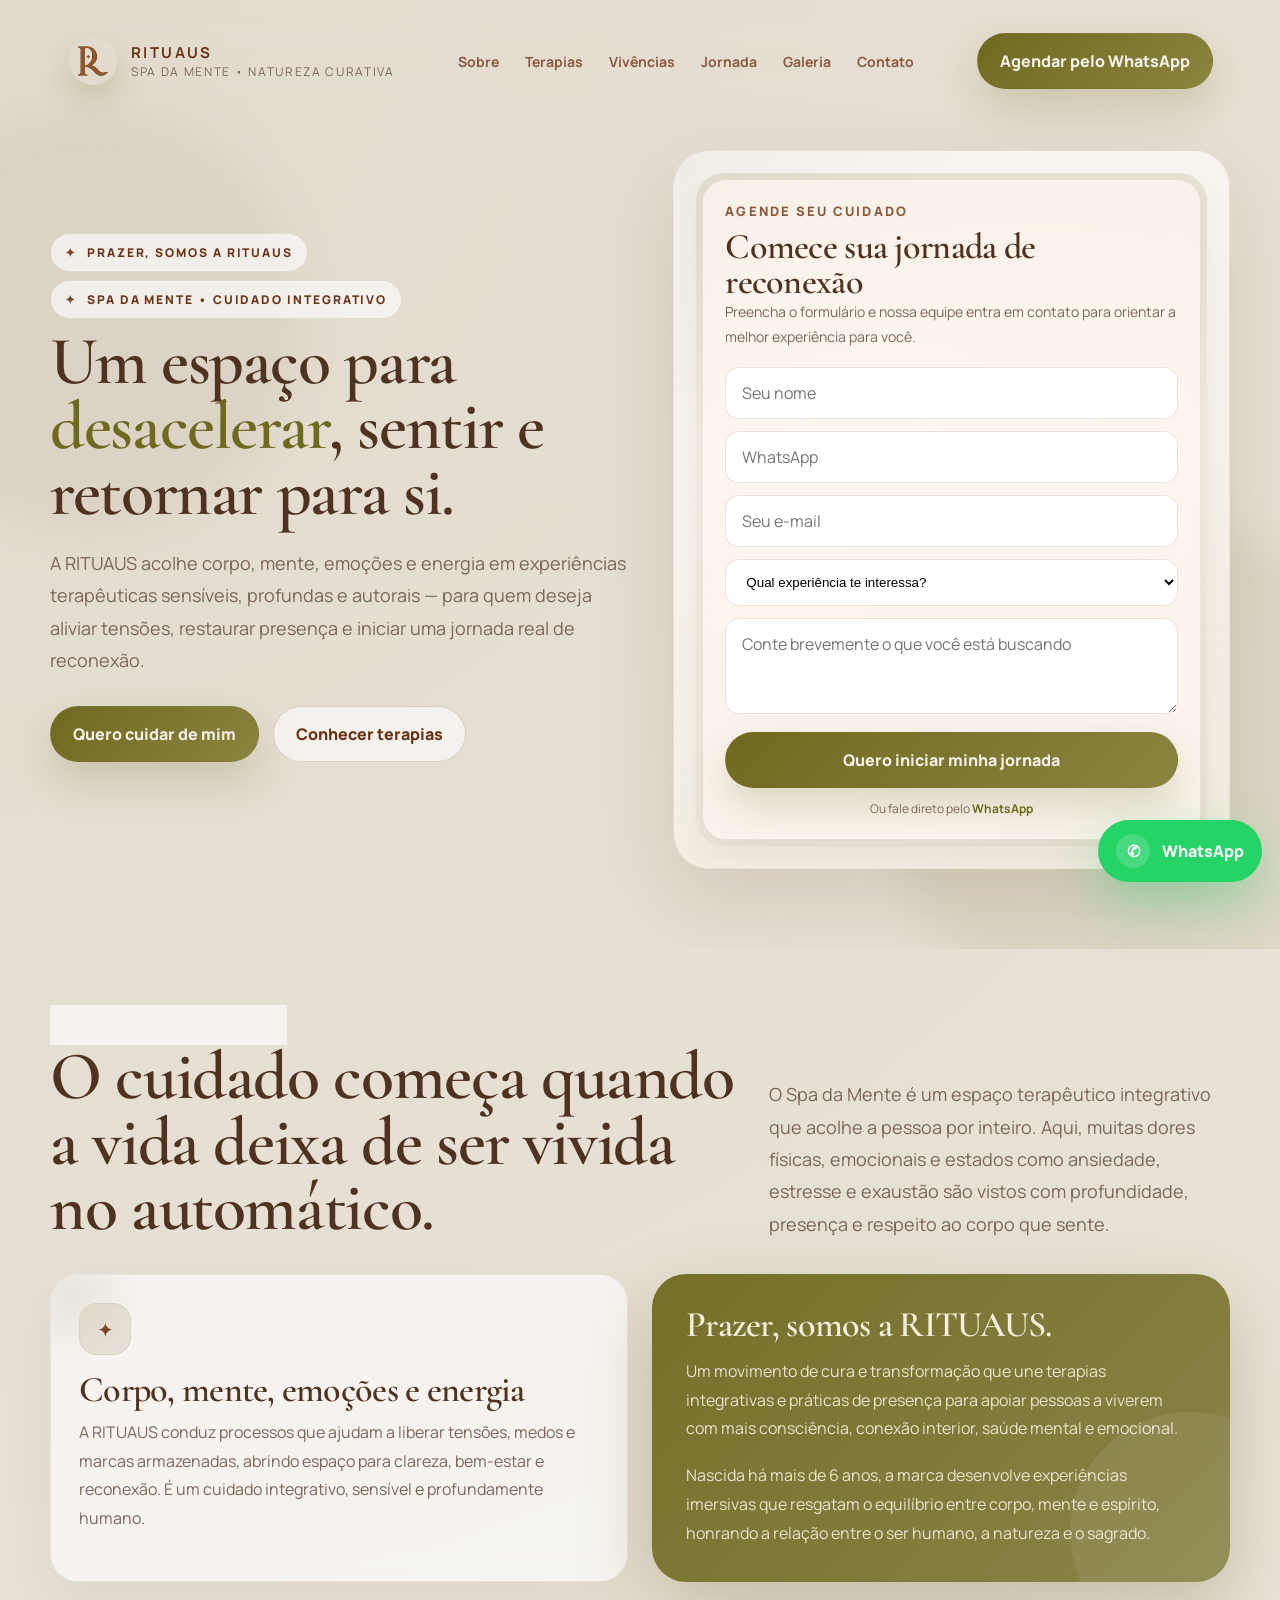
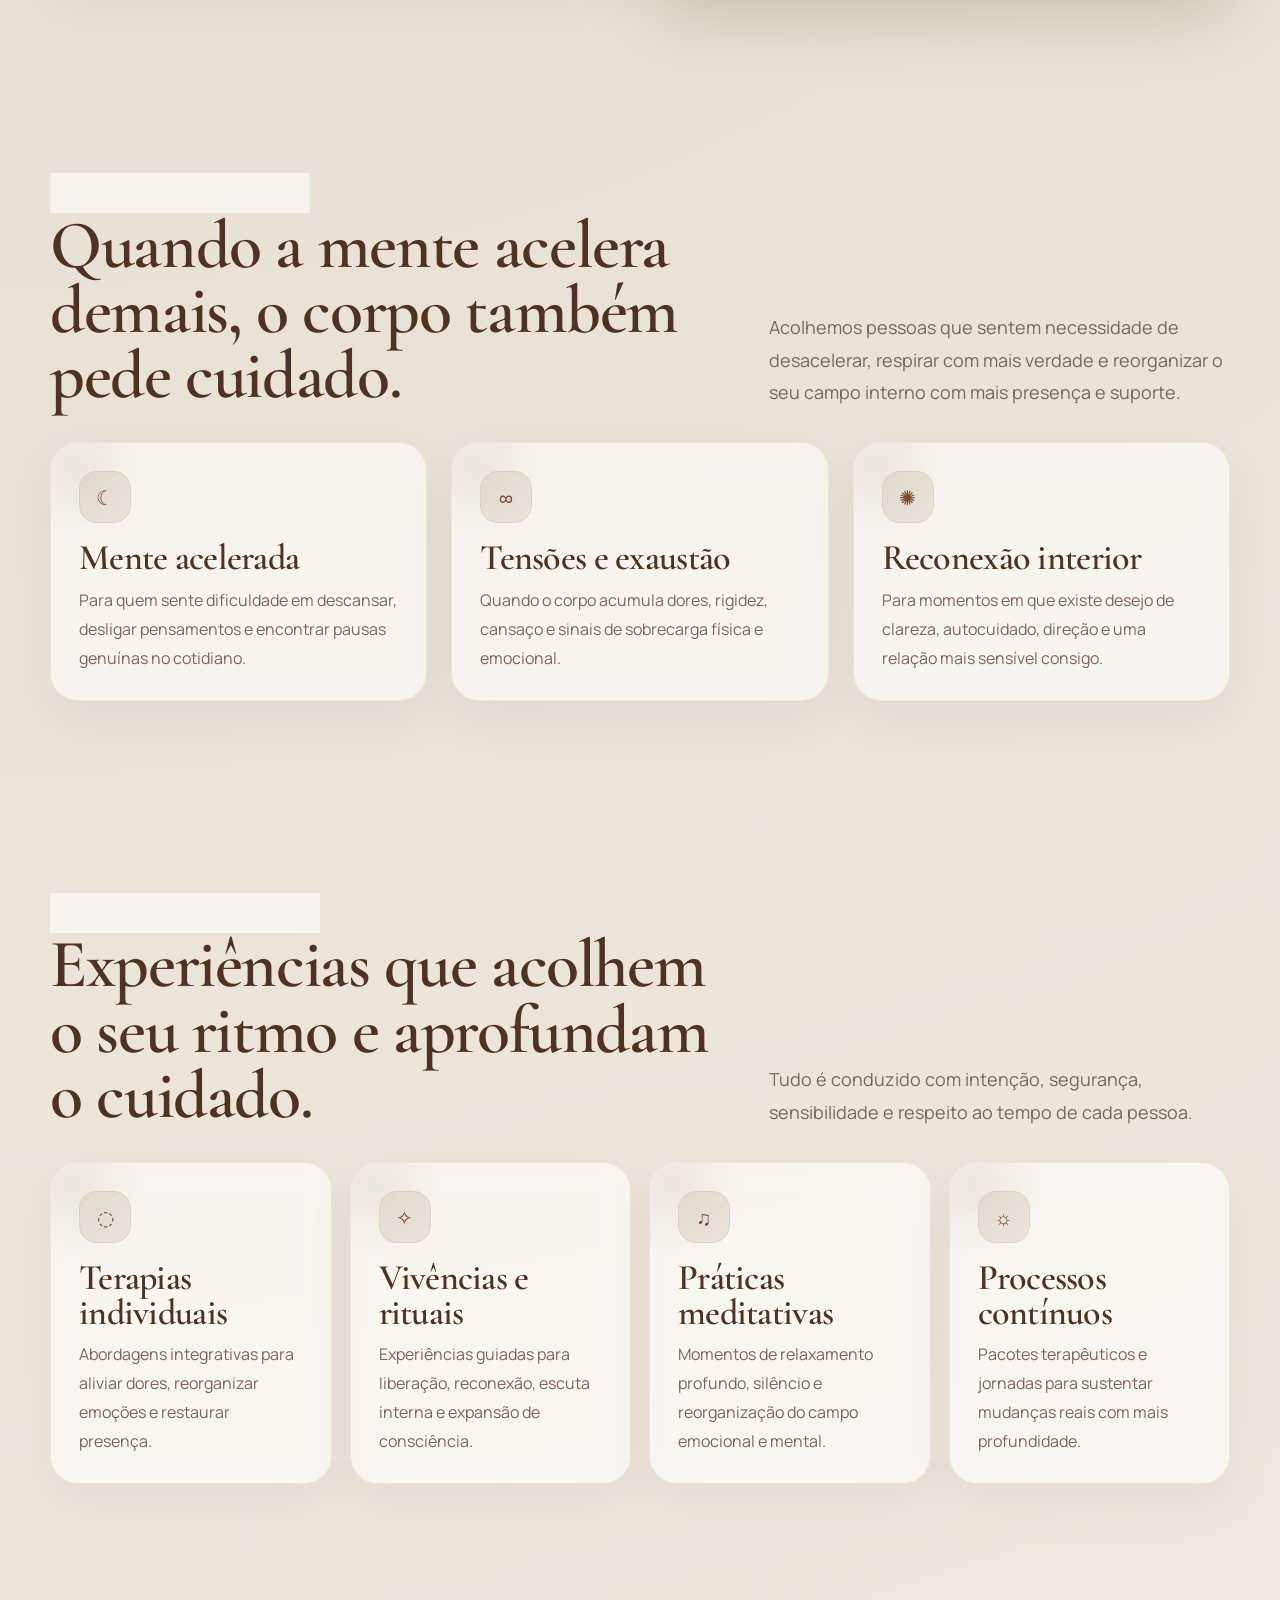
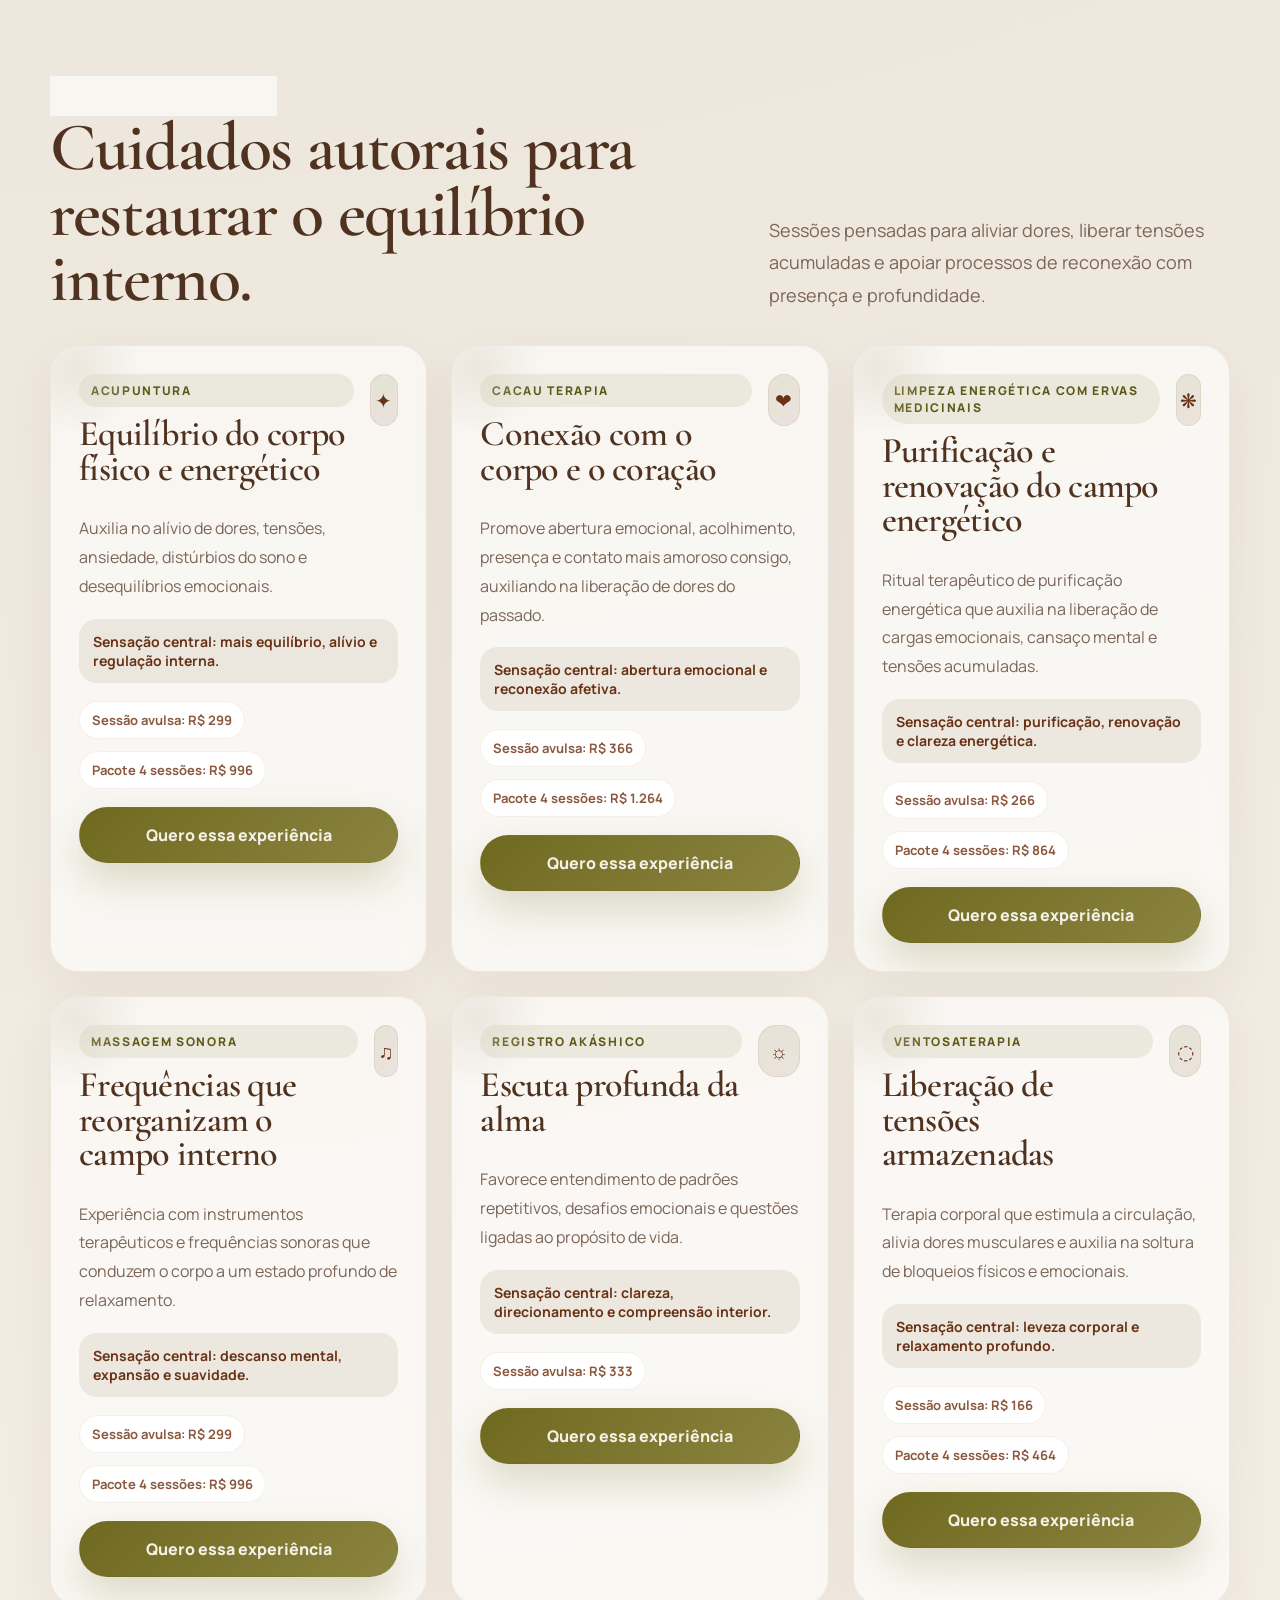
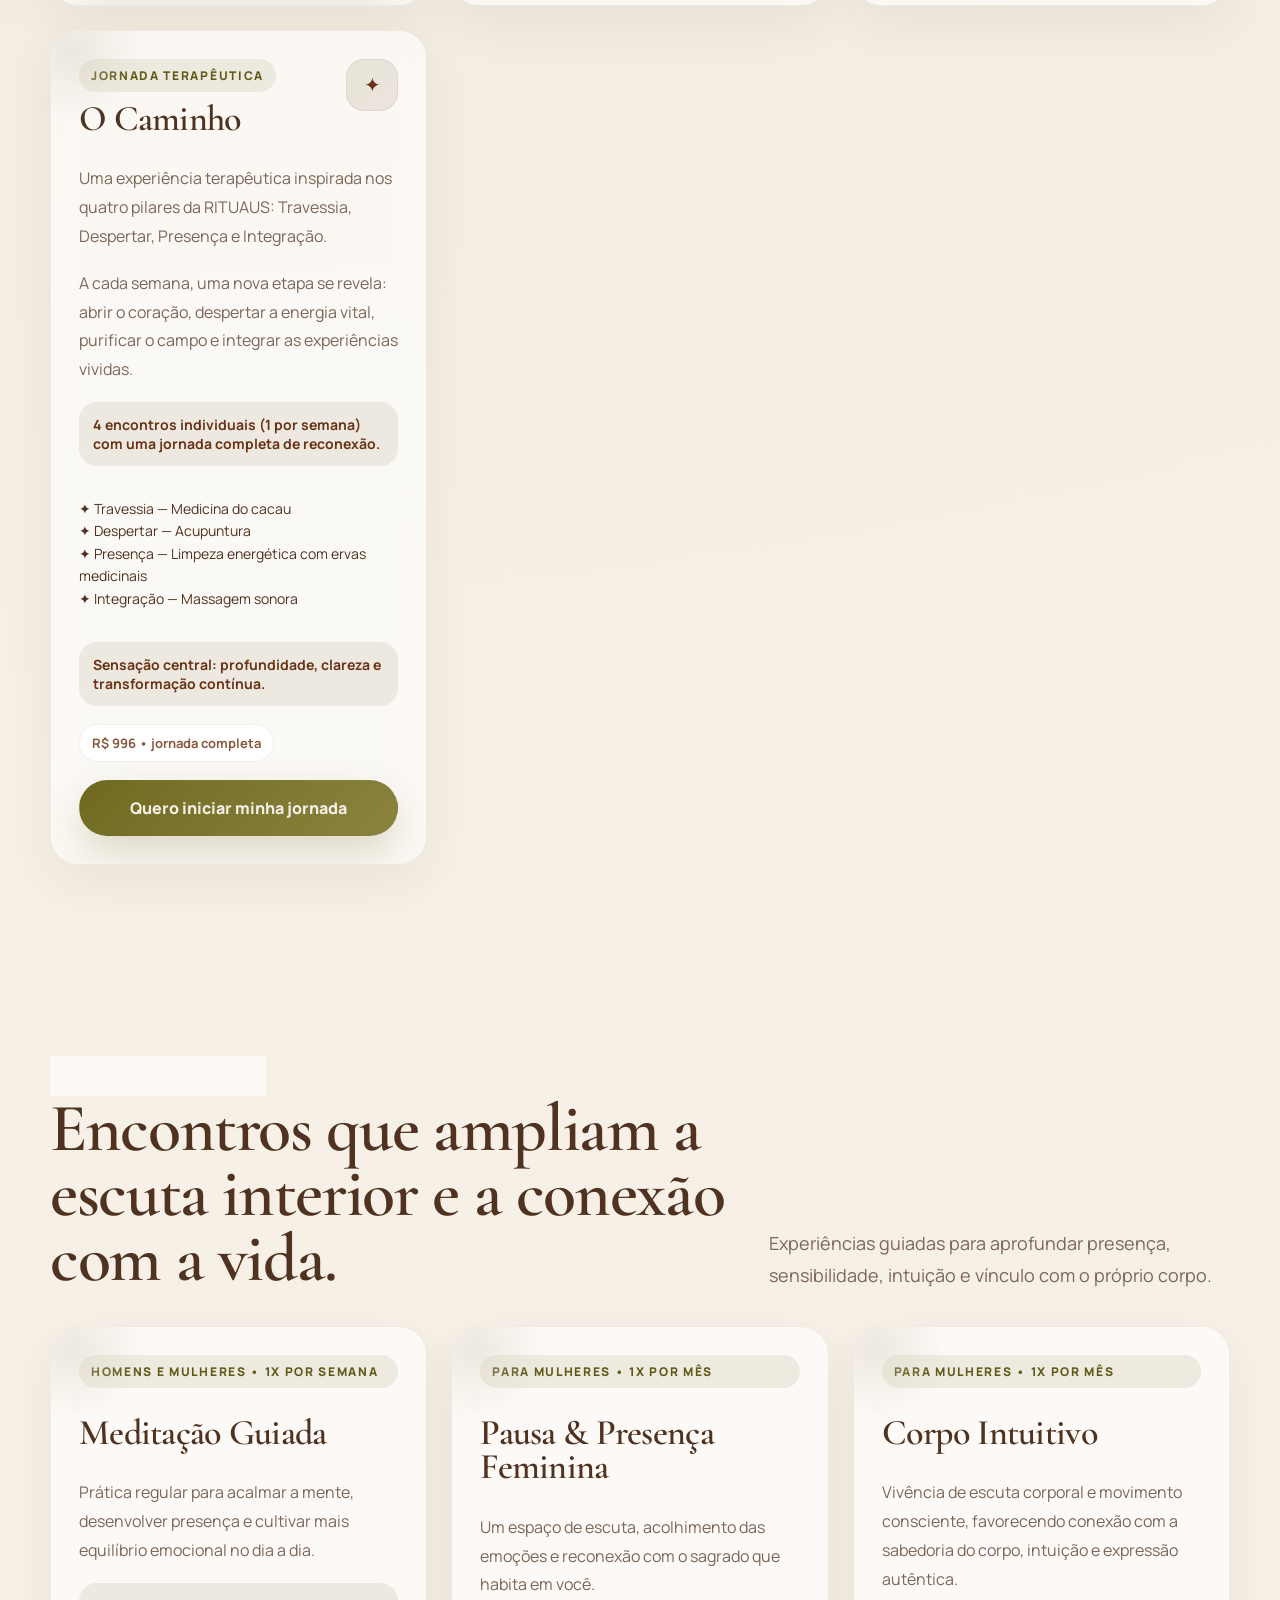
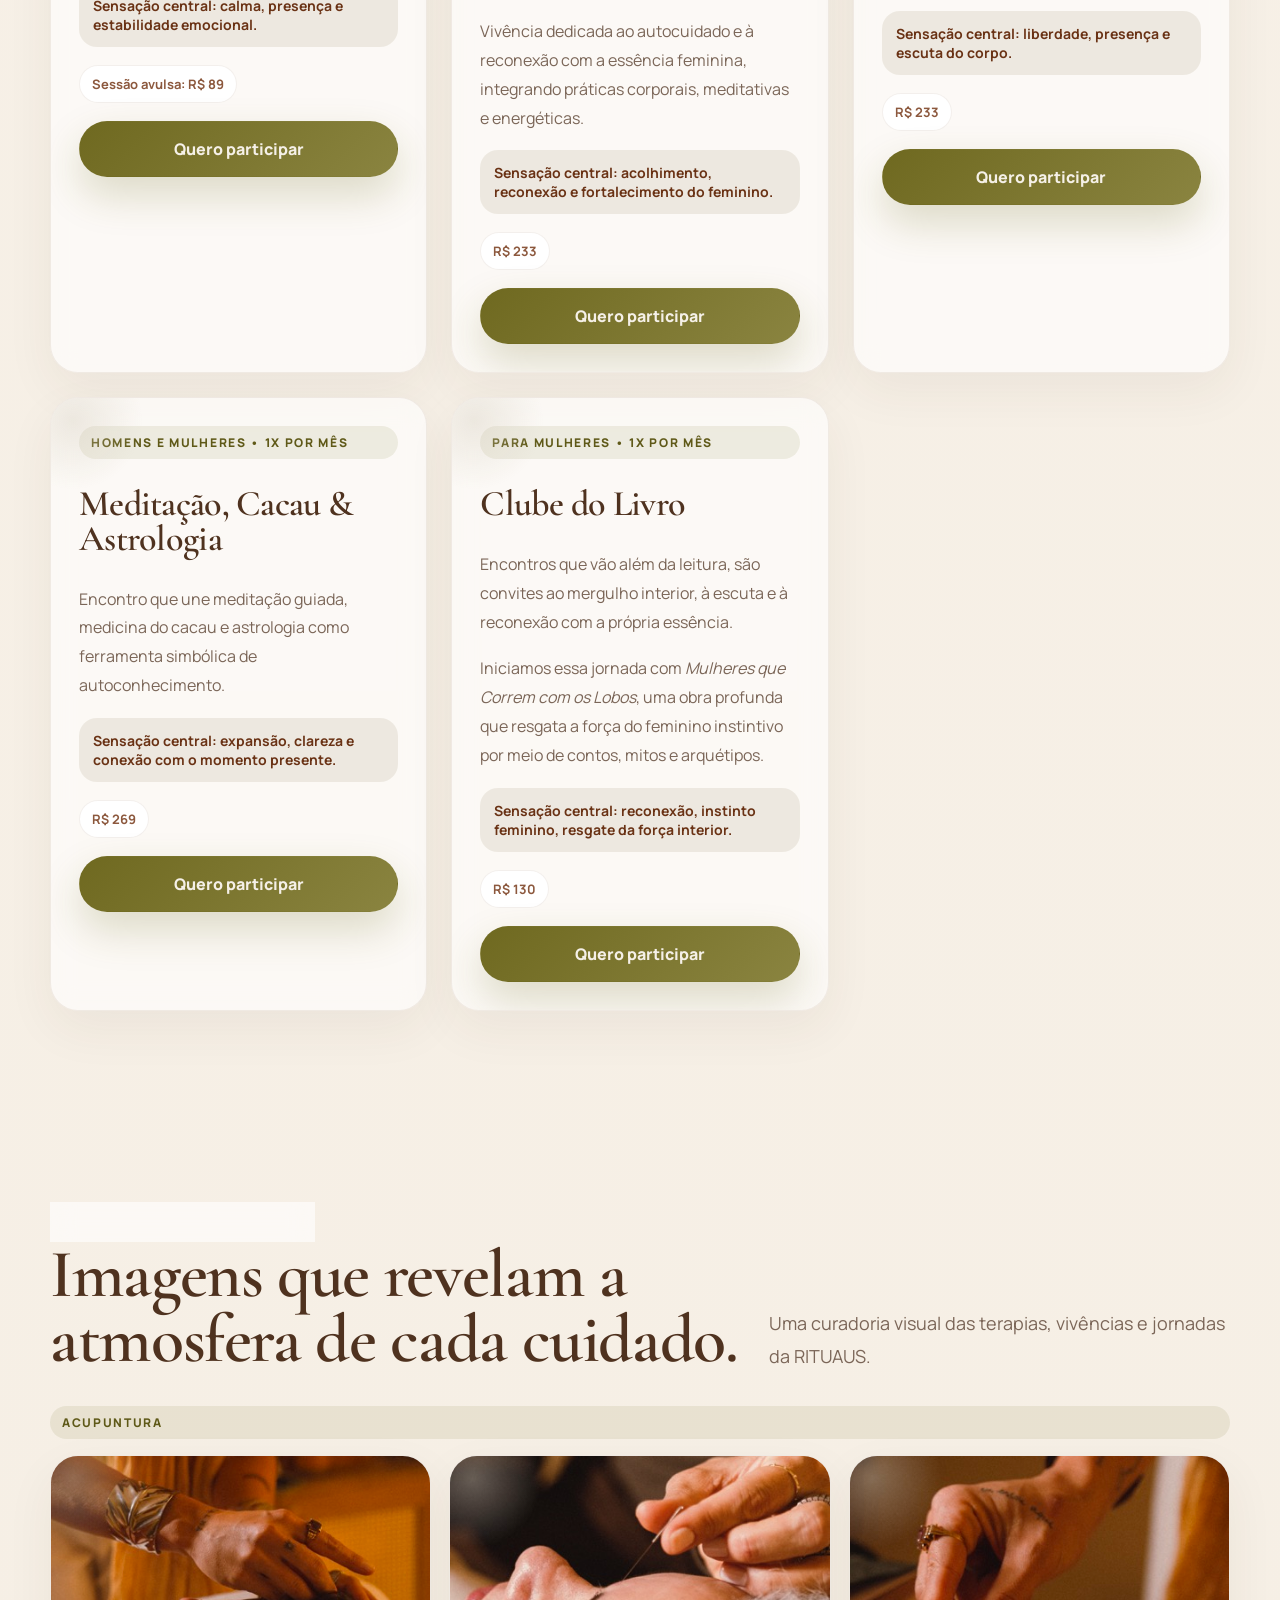
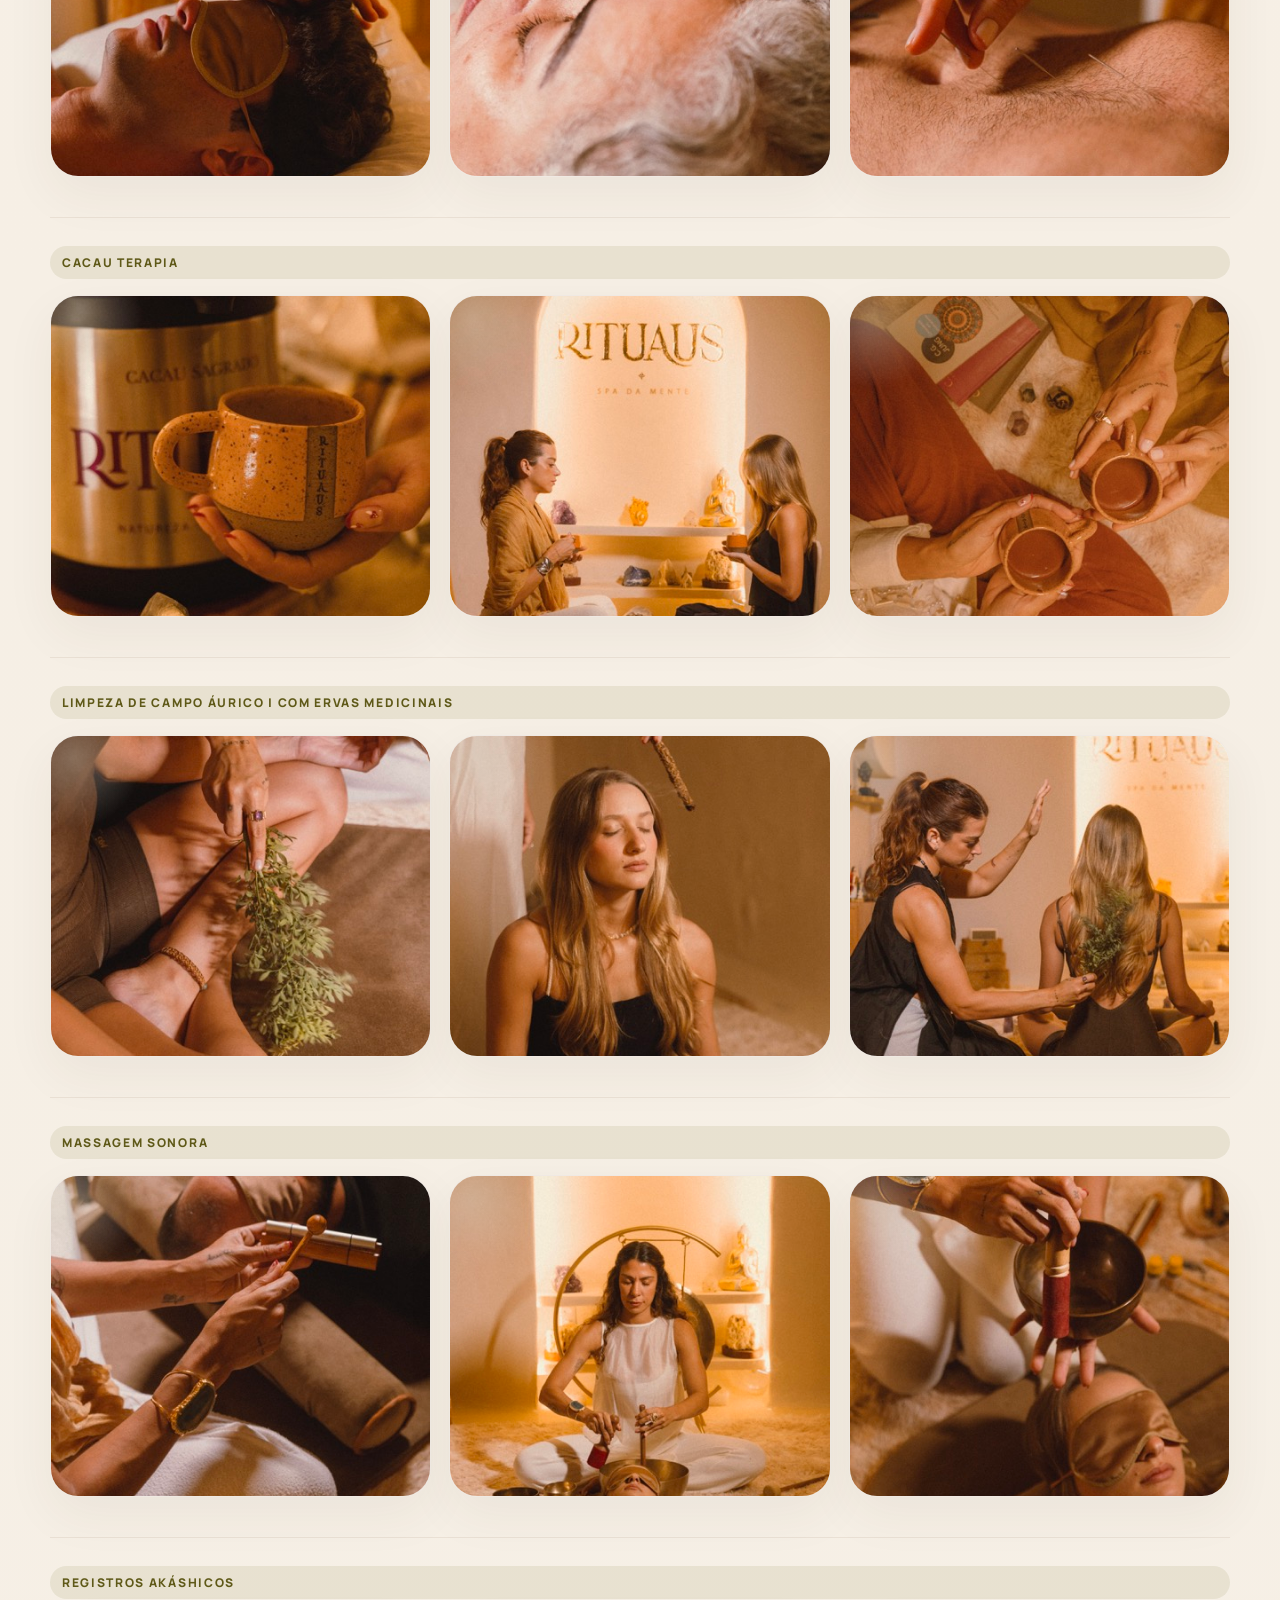
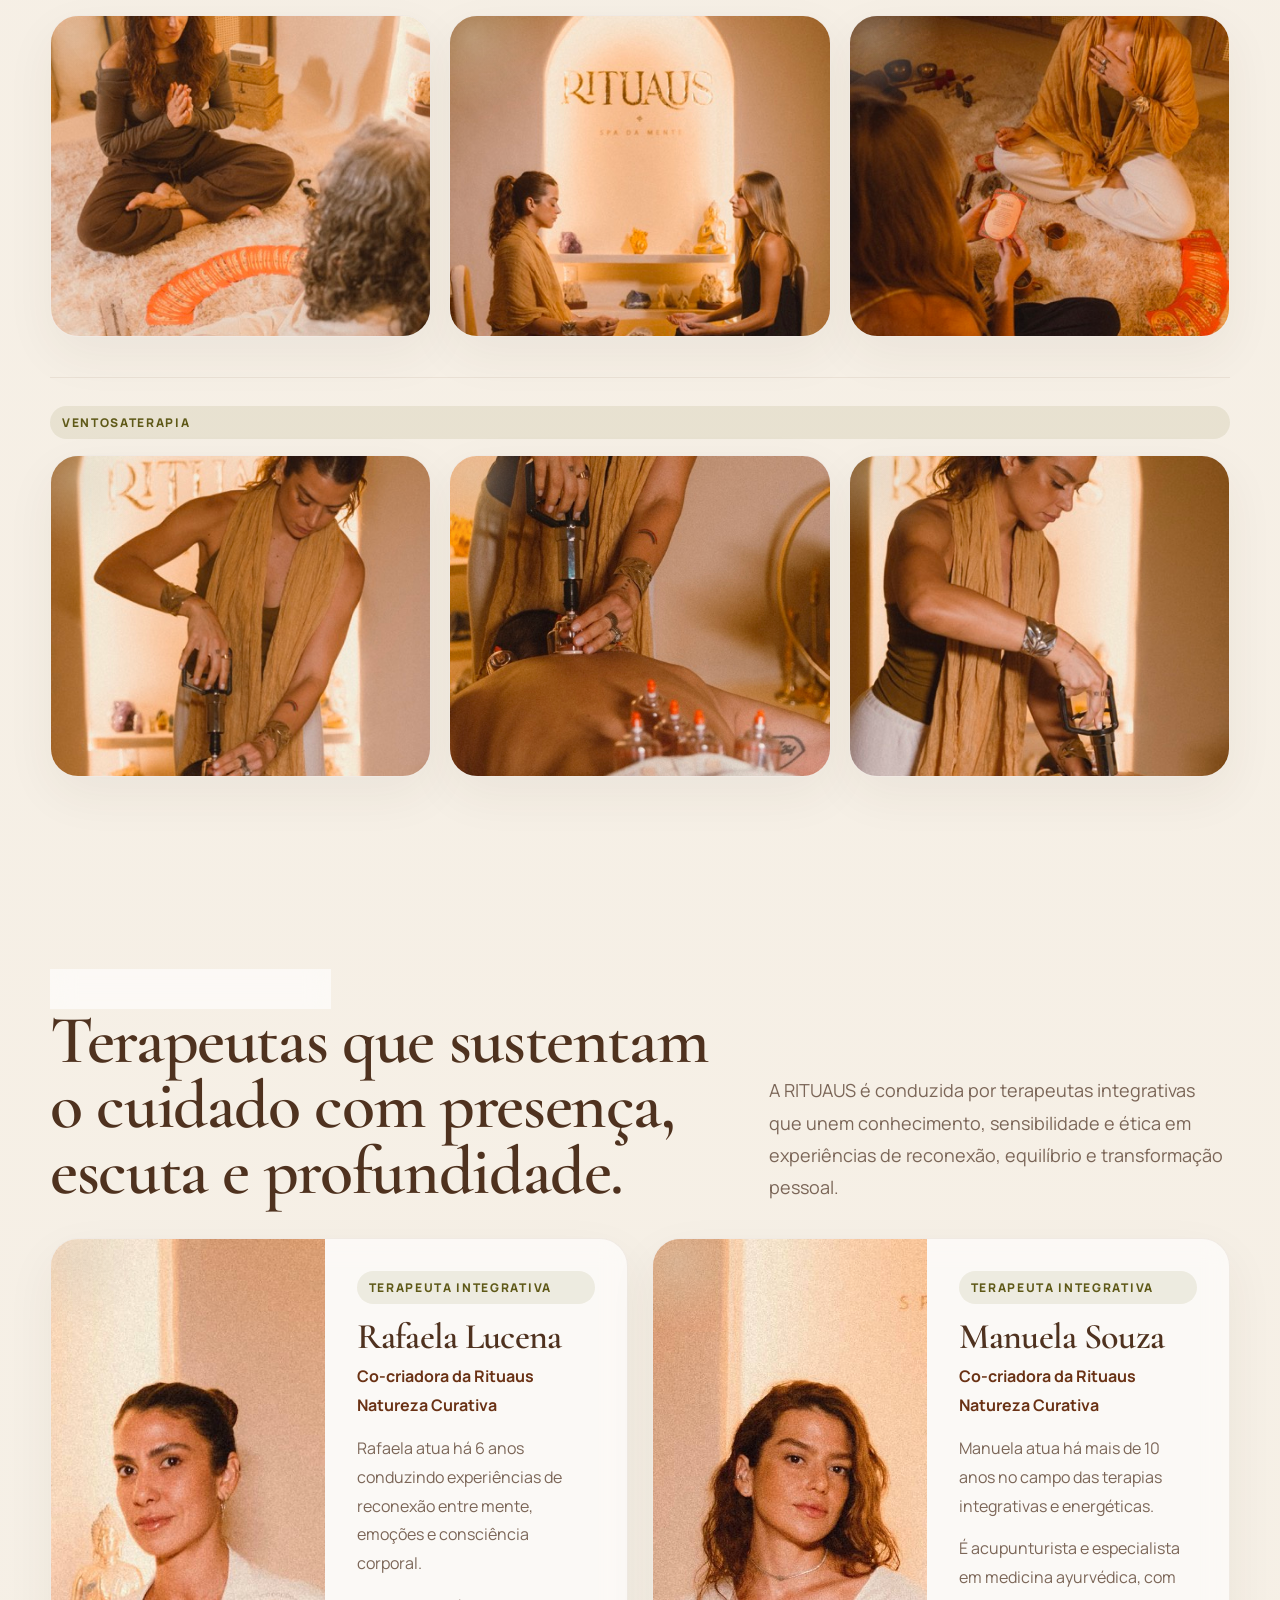
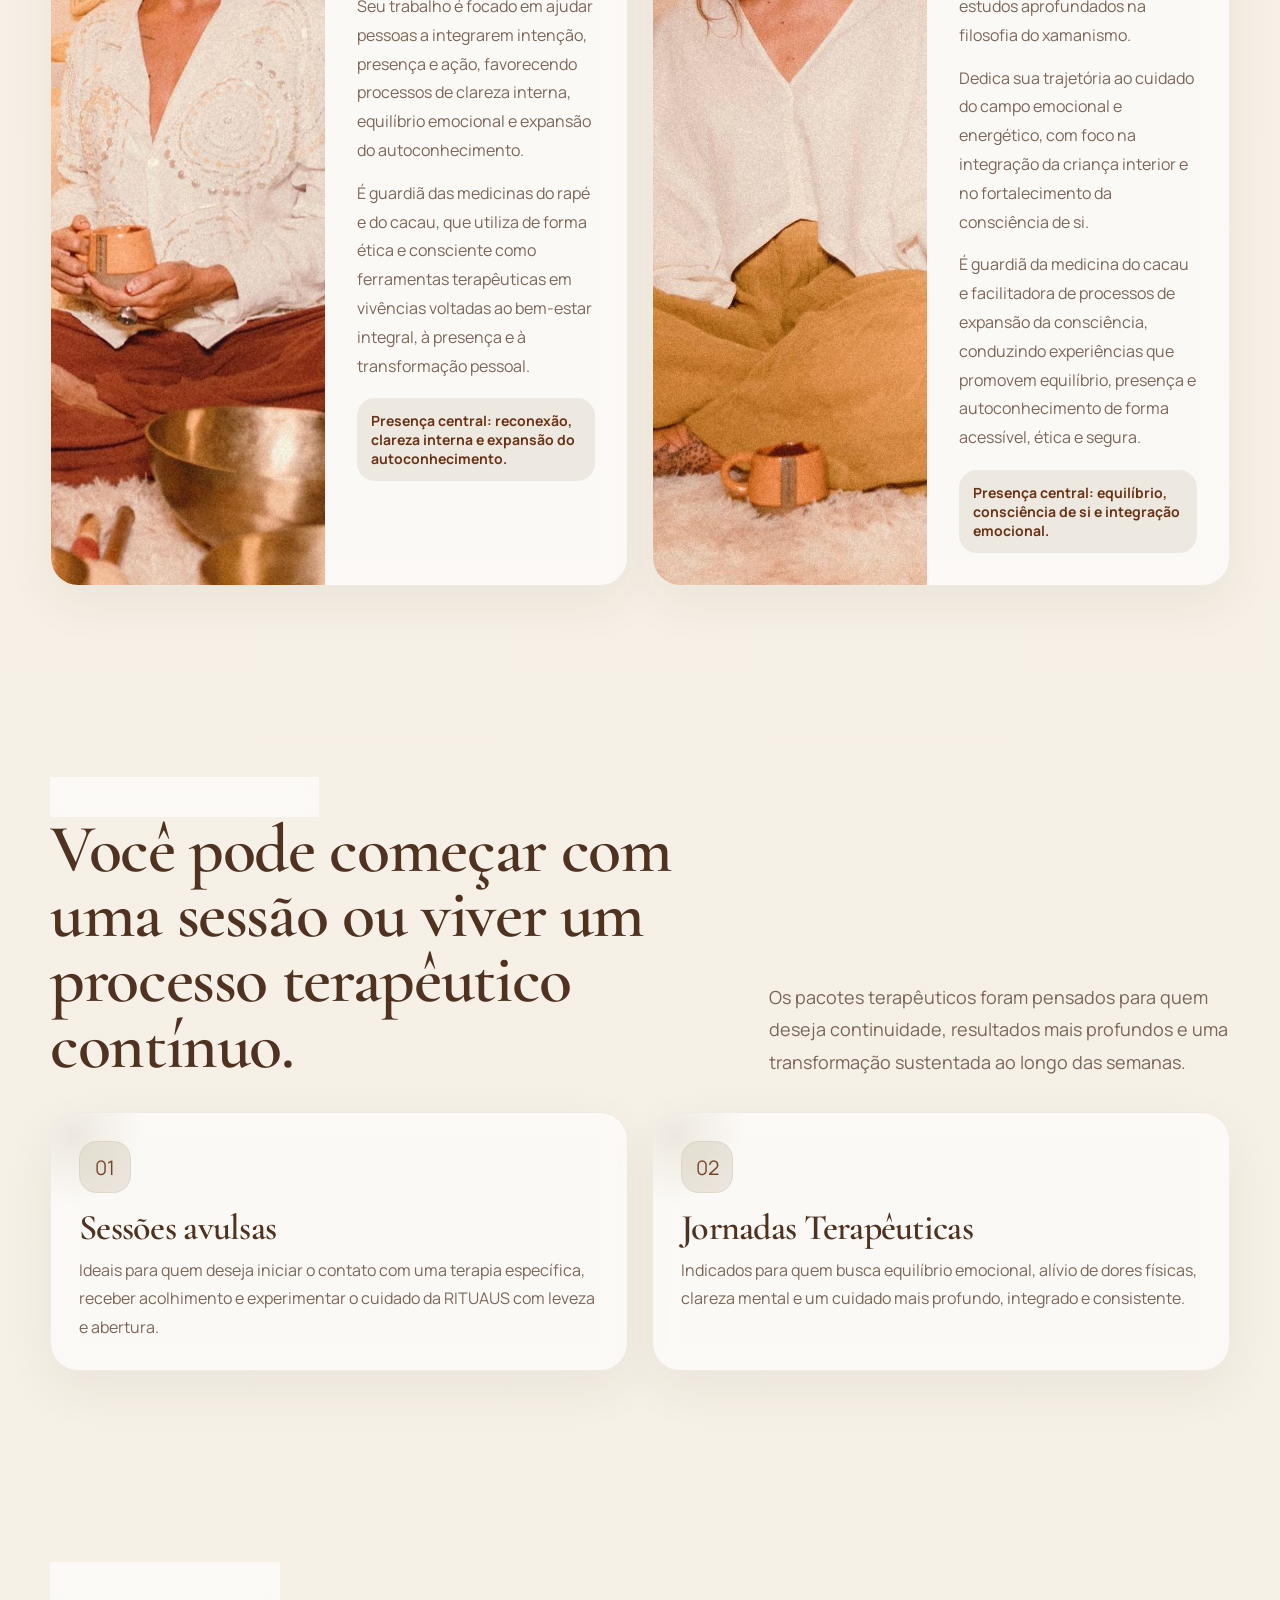
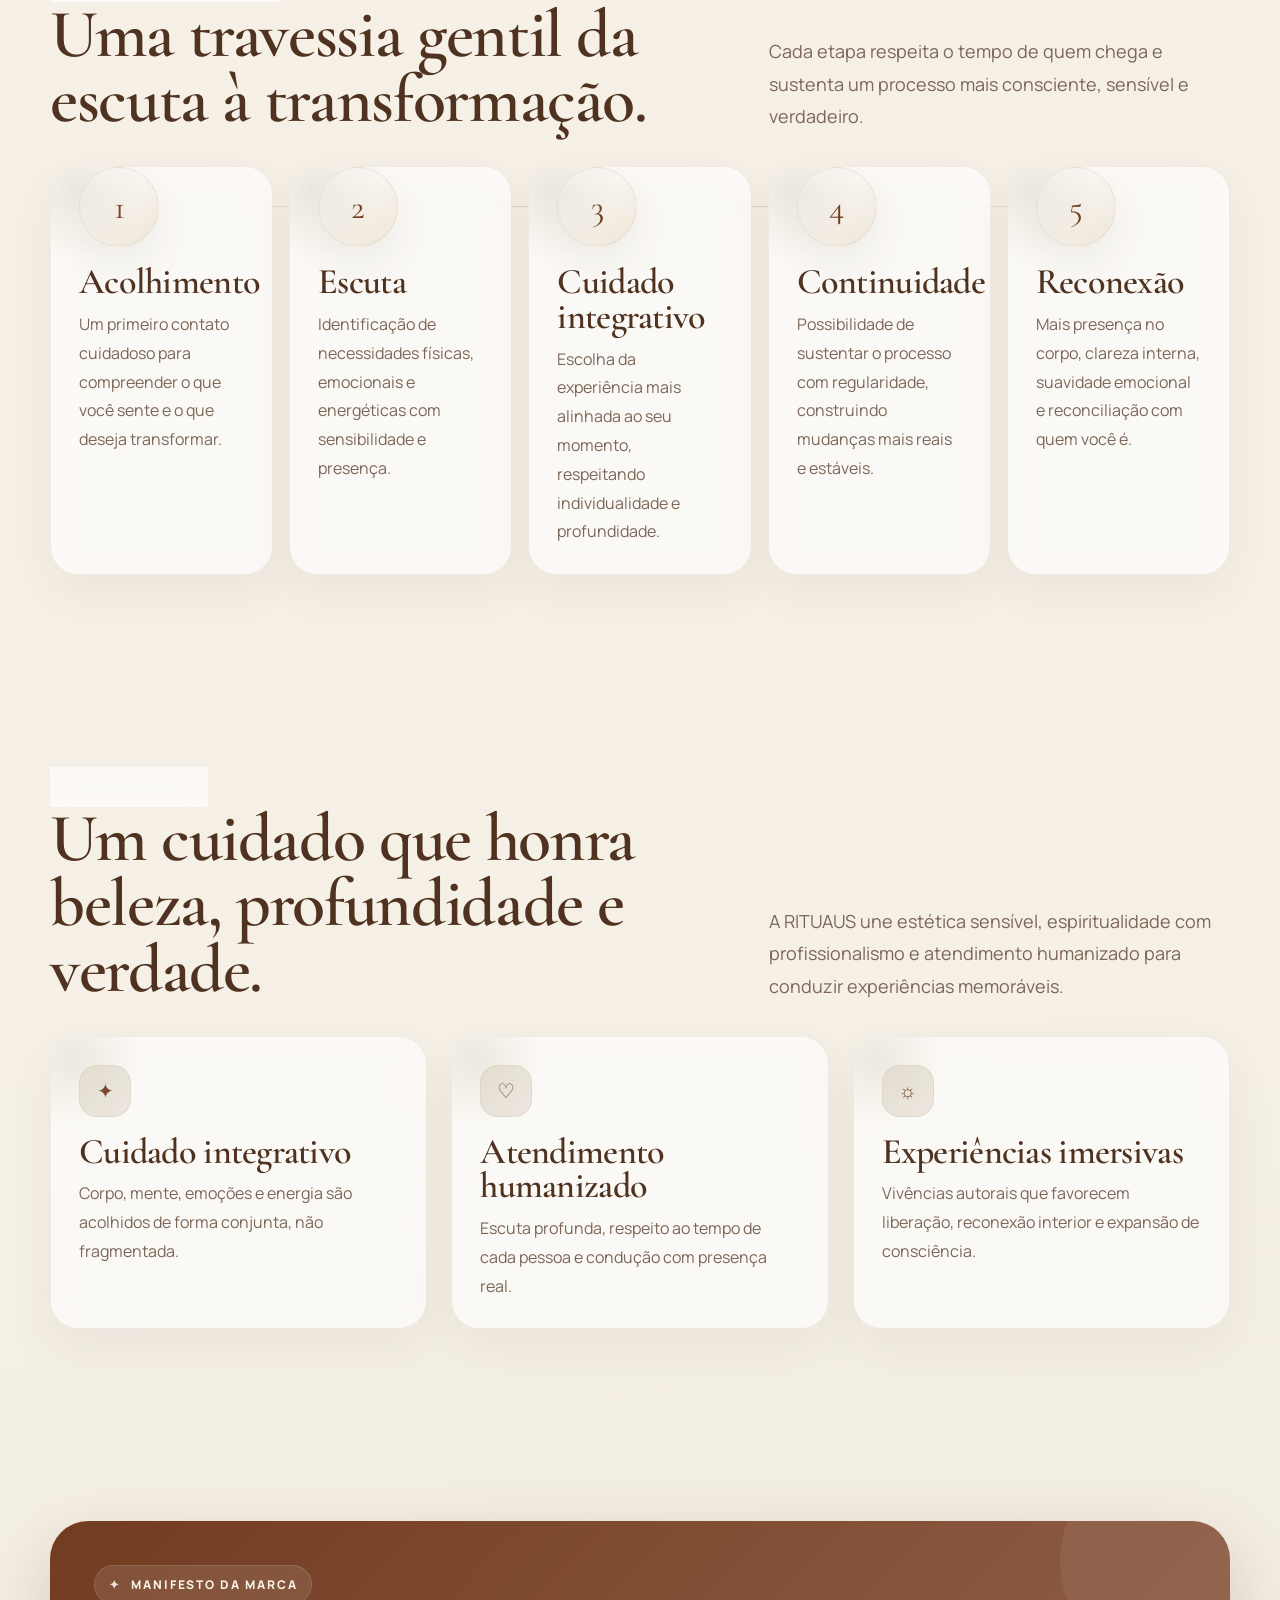
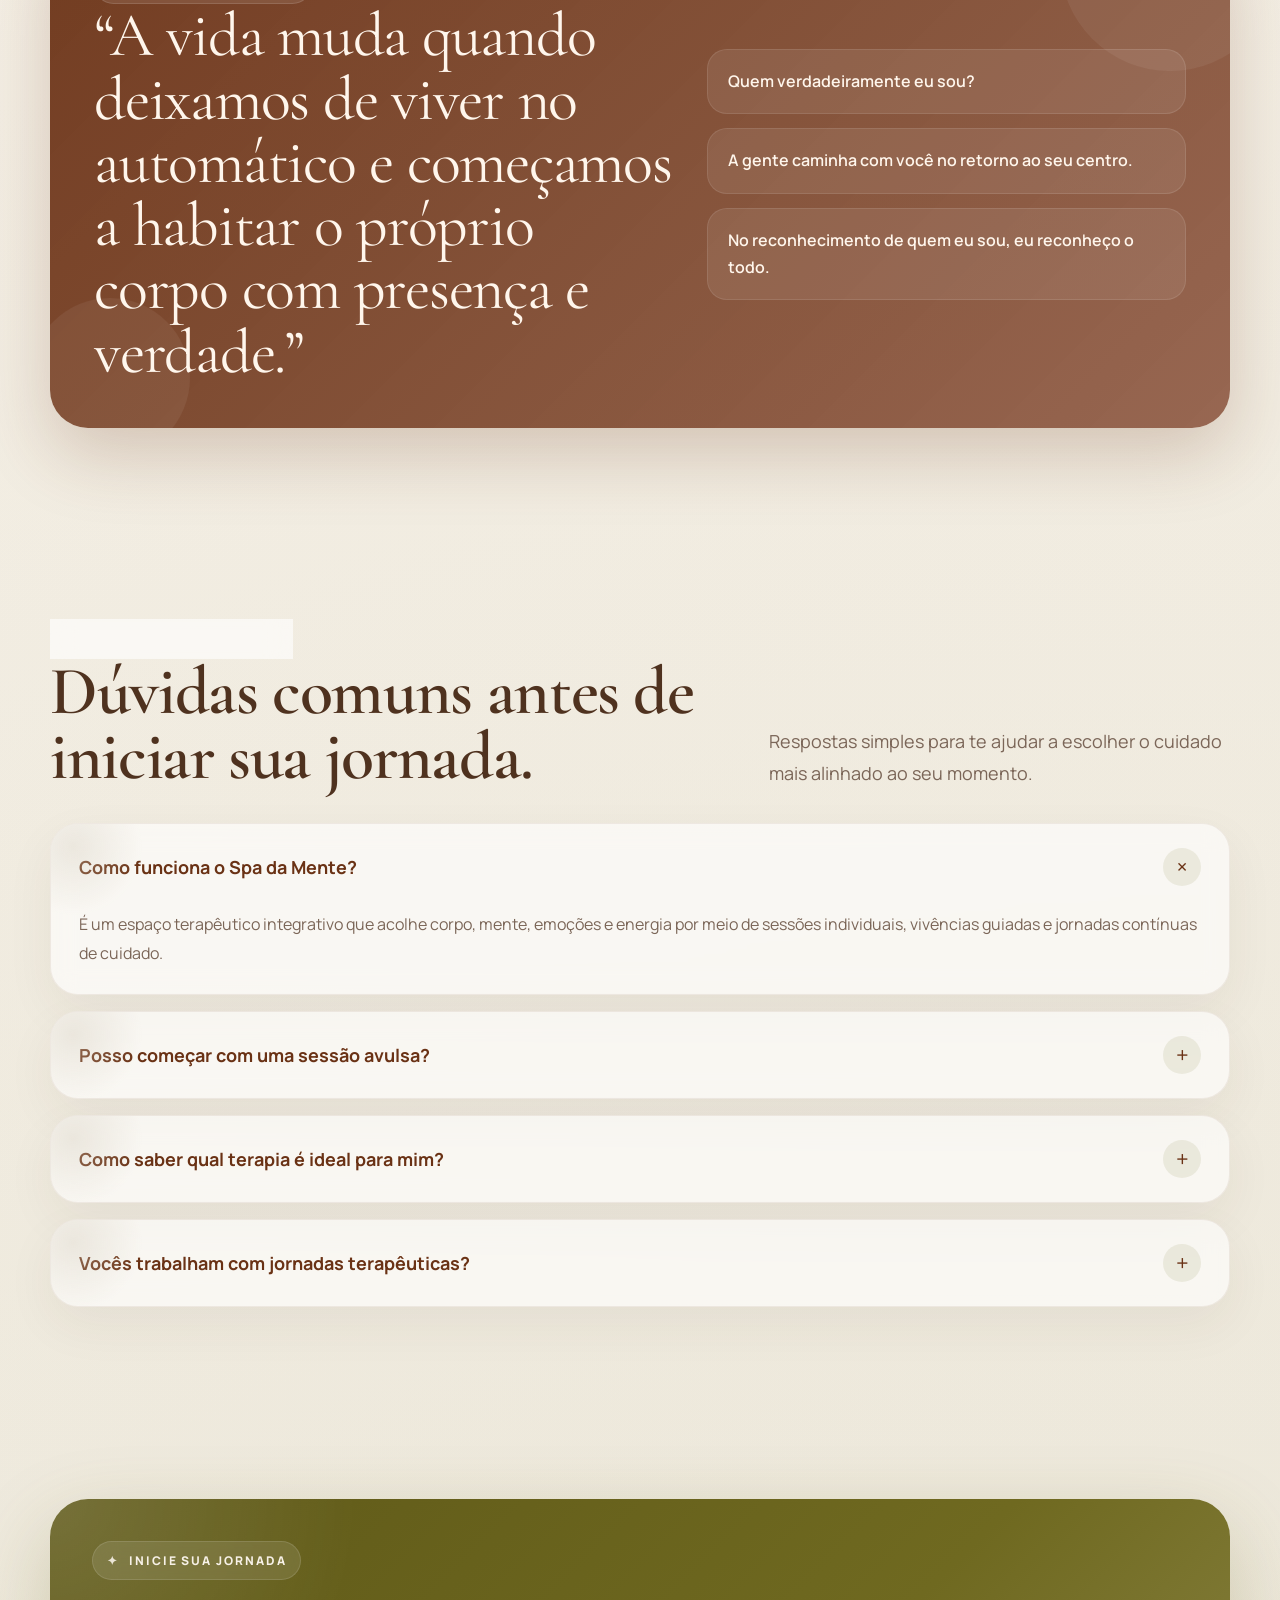
==== commit c6783a06: "prazer somos a rituras" ====
--- a/index.html
+++ b/index.html
@@ -106,11 +106,17 @@
       <div class="container">
         <div class="hero-grid">
           <div class="hero-copy reveal">
-            <div class="eyebrow">Spa da Mente • Cuidado integrativo</div>
+
+            <!-- NOVA ABERTURA -->
+            <div class="eyebrow">Prazer, somos a RITUAUS</div>
+
+            <div class="eyebrow" style="margin-top:8px;">Spa da Mente • Cuidado integrativo</div>
+
             <h2 style="padding-top: 10px;">
               Um espaço para <span class="title-accent">desacelerar</span>,
               sentir e retornar para si.
             </h2>
+
             <p>
               A RITUAUS acolhe corpo, mente, emoções e energia em experiências terapêuticas sensíveis,
               profundas e autorais — para quem deseja aliviar tensões, restaurar presença e iniciar uma
@@ -123,12 +129,6 @@
               <a class="btn btn-secondary" href="#servicos">Conhecer terapias</a>
             </div>
 
-            <!-- <div class="hero-pills">
-              <span class="pill">Terapias individuais</span>
-              <span class="pill">Vivências em grupo</span>
-              <span class="pill">Jornadas terapêuticas</span>
-              <span class="pill">Presença, acolhimento e reconexão</span>
-            </div> -->
           </div>
 
           <div class="hero-card reveal">
@@ -156,27 +156,25 @@
 
                   <option value="">Qual experiência te interessa?</option>
 
-                  <!-- Terapias -->
                   <optgroup label="Terapias Individuais">
                     <option>Acupuntura</option>
+                    <option>Cacau Terapia</option>
+                    <option>Limpeza Energética com Ervas Medicinais</option>
+                    <option>Massagem Sonora</option>
+                    <option>Registro Akáshico</option>
                     <option>Ventosaterapia</option>
-                    <option>Massagem Sonora</option>
-                    <option>Cacau Terapia</option>
-                    <option>Registro Akáshico</option>
-                    <option>Limpeza do Campo Áurico</option>
                   </optgroup>
 
-                  <!-- Jornadas -->
                   <optgroup label="Jornadas Terapêuticas">
                     <option>O Caminho (Jornada completa)</option>
                   </optgroup>
 
-                  <!-- Vivências -->
                   <optgroup label="Vivências e Encontros">
+                    <option>Meditação Guiada</option>
                     <option>Pausa & Presença Feminina</option>
                     <option>Corpo Intuitivo</option>
                     <option>Meditação, Cacau & Astrologia</option>
-                    <option>Meditação Guiada</option>
+                    <option>Clube do Livro</option>
                   </optgroup>
 
                 </select>
@@ -895,7 +893,8 @@
               <span class="faq-symbol">+</span>
             </button>
             <div class="faq-answer">
-              <p>Sim. As jornadas foram criados para favorecer continuidade, integração e resultados mais profundos ao longo do tempo.</p>
+              <p>Sim. As jornadas foram criados para favorecer continuidade, integração e resultados mais profundos ao
+                longo do tempo.</p>
             </div>
           </article>
         </div>
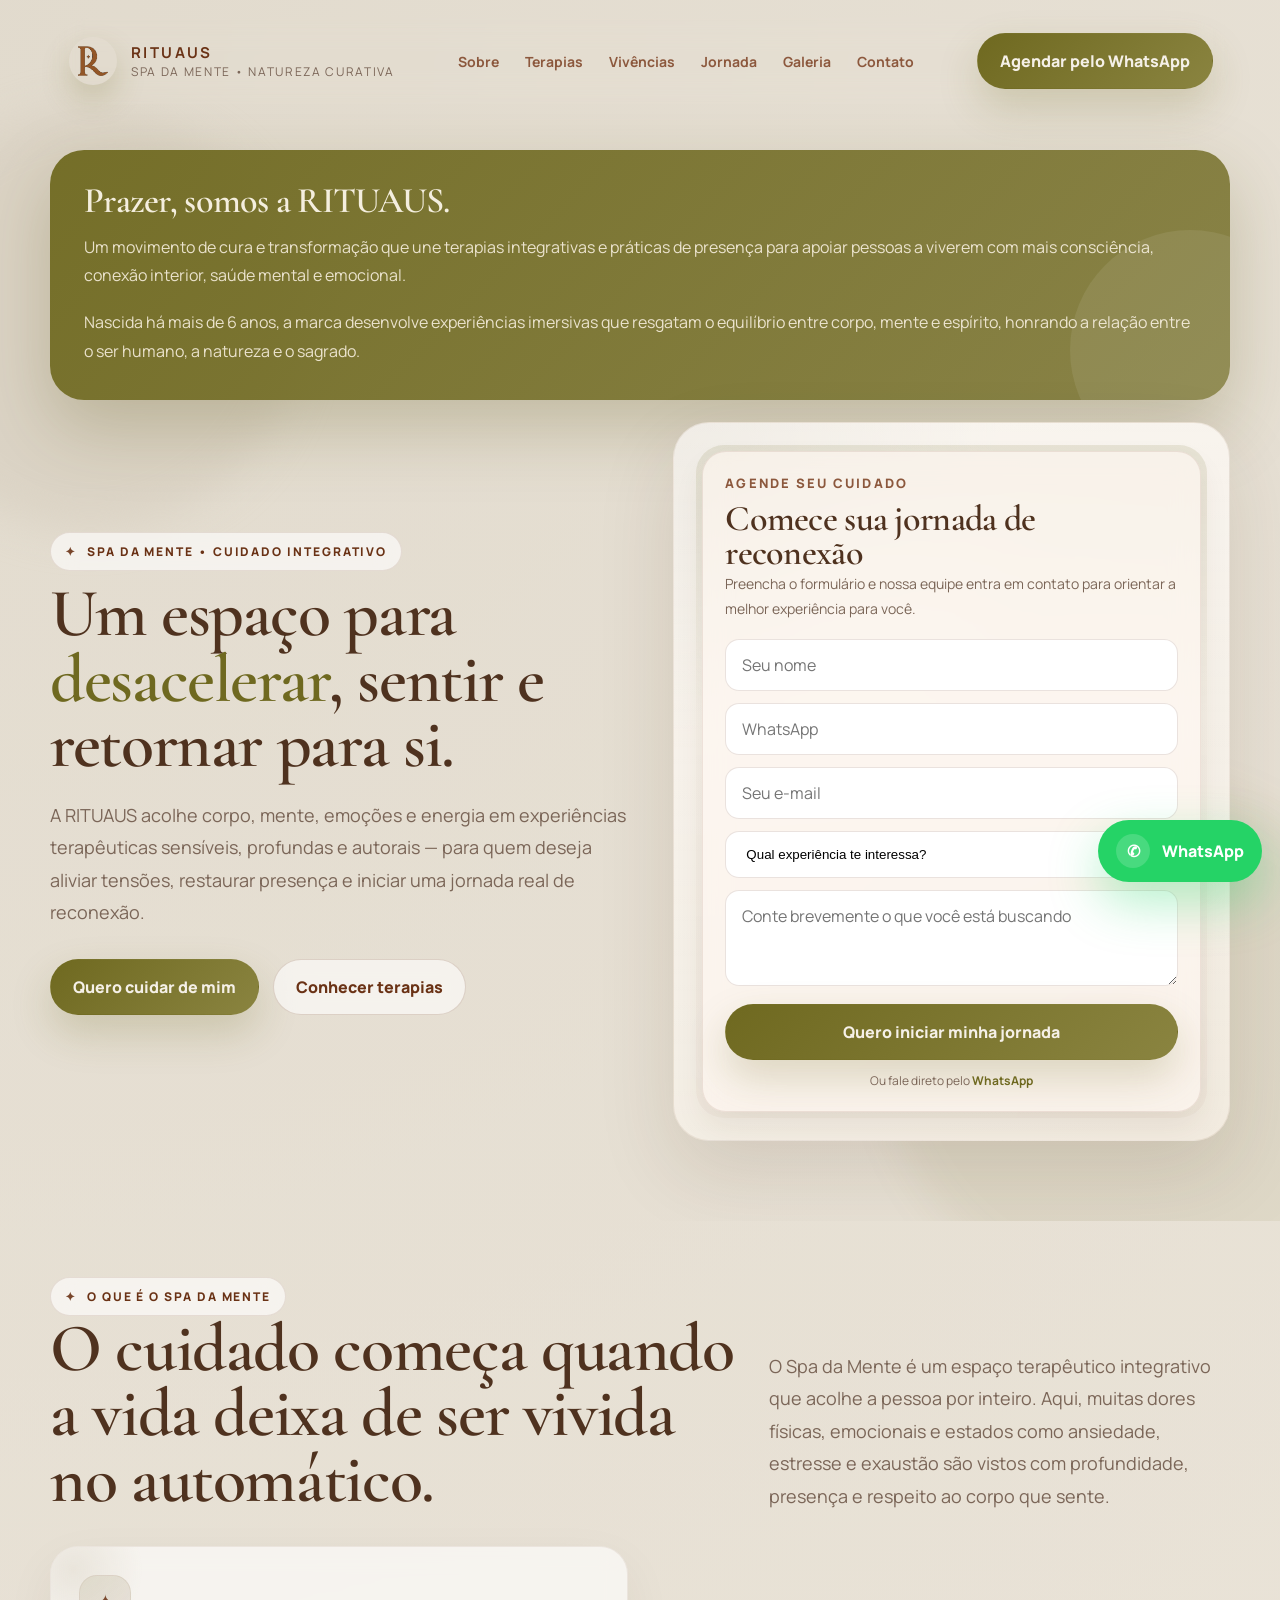
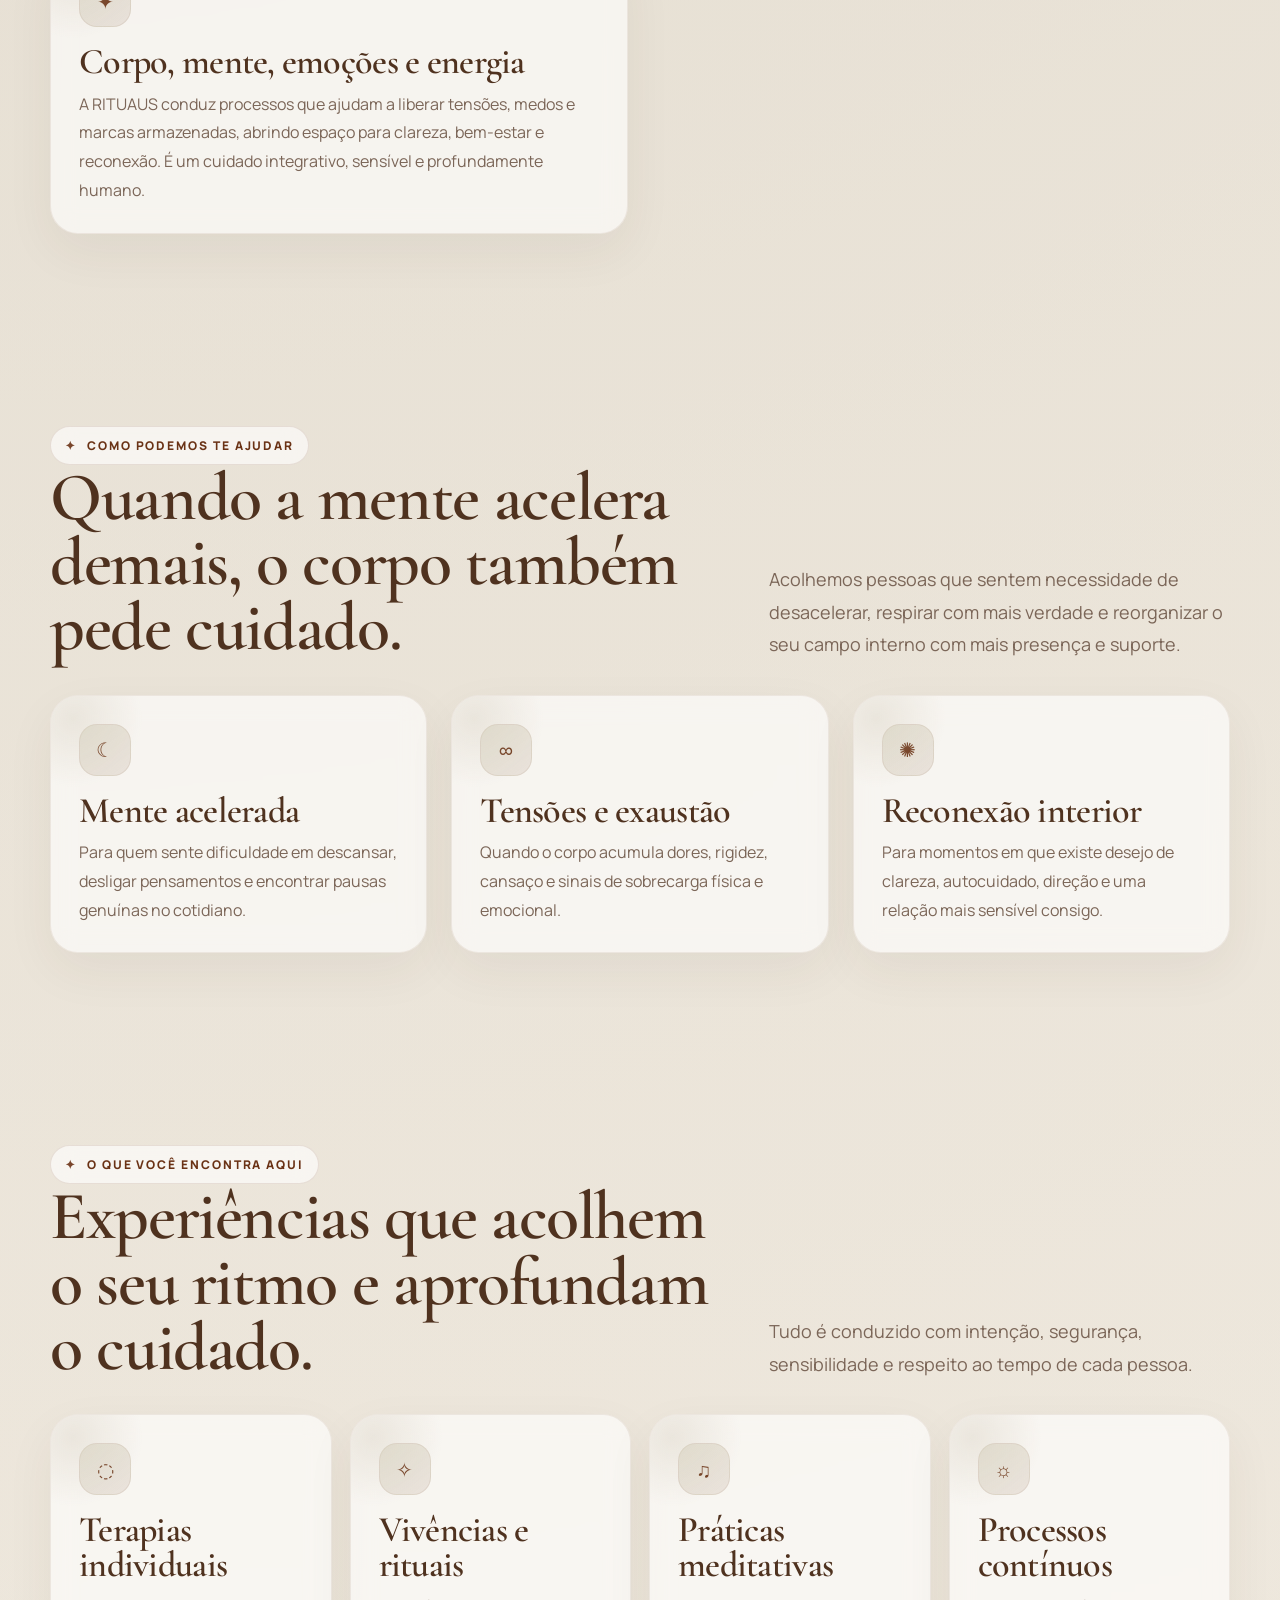
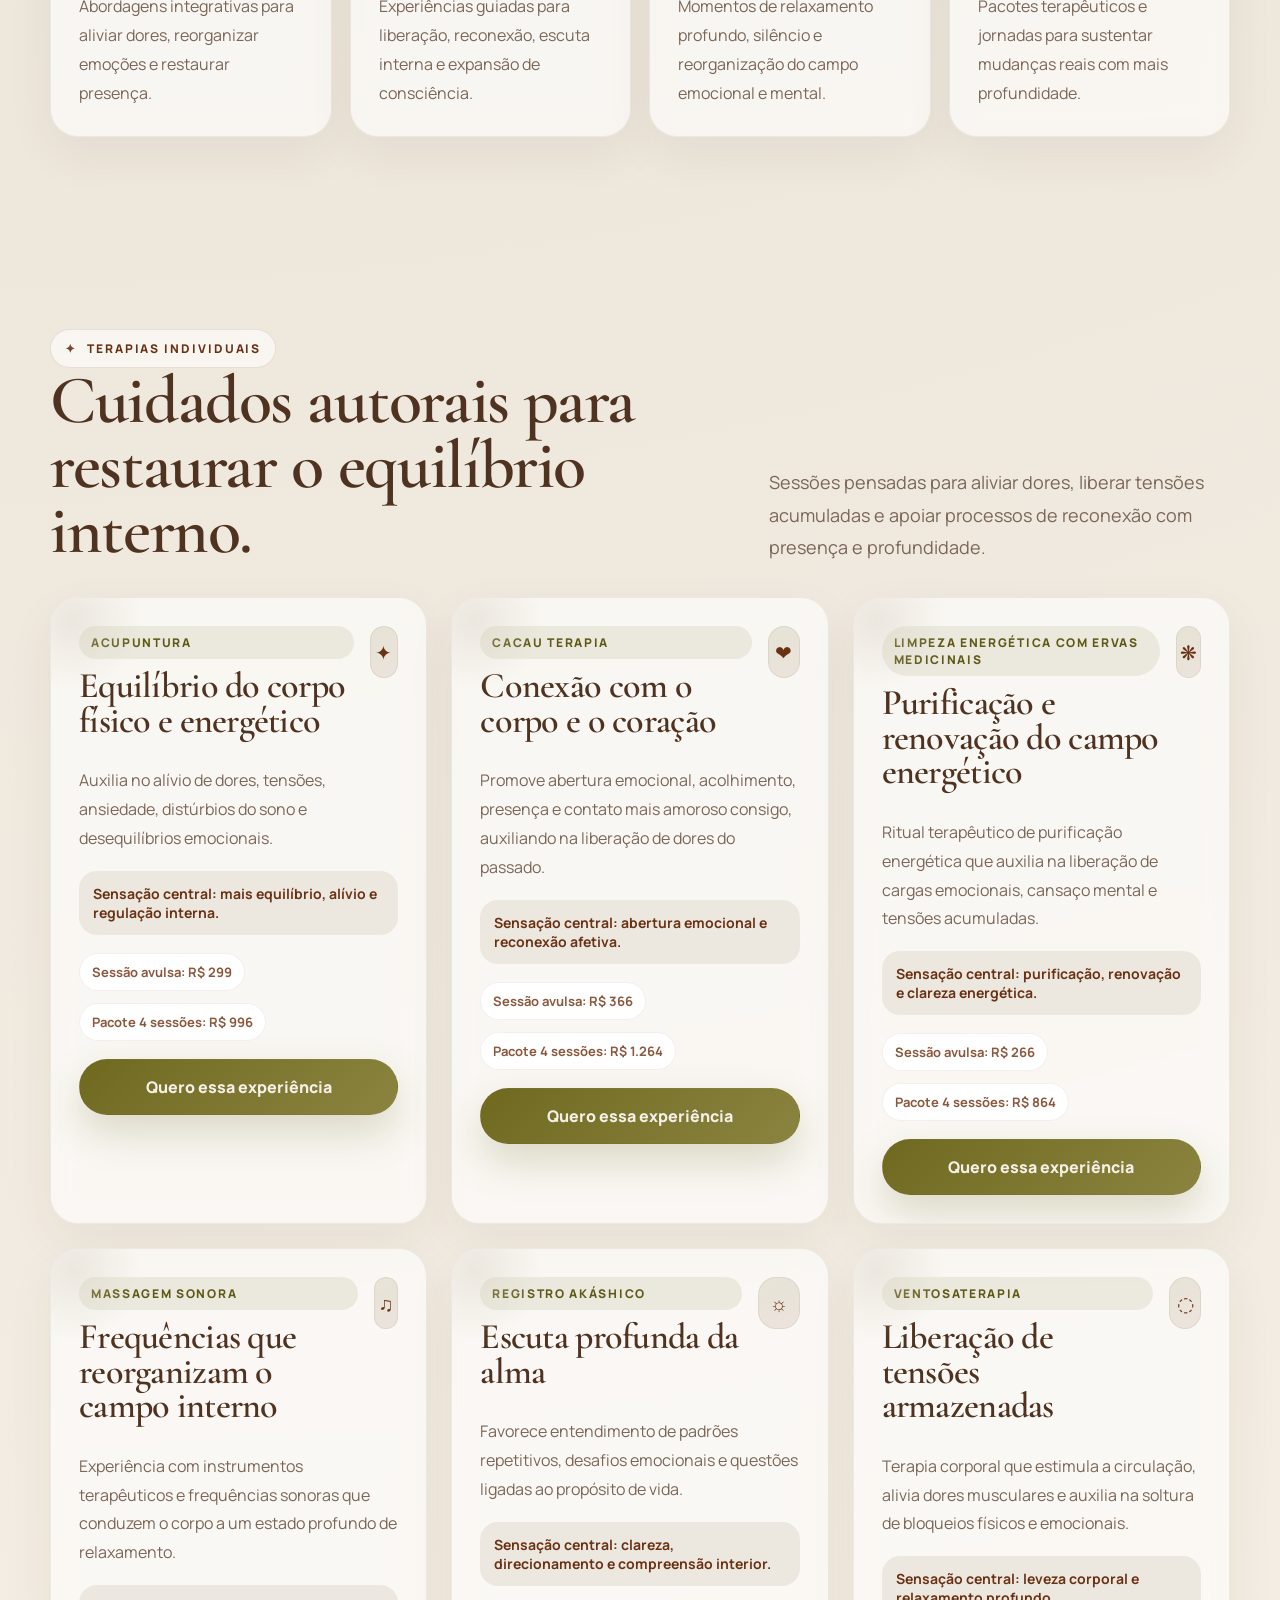
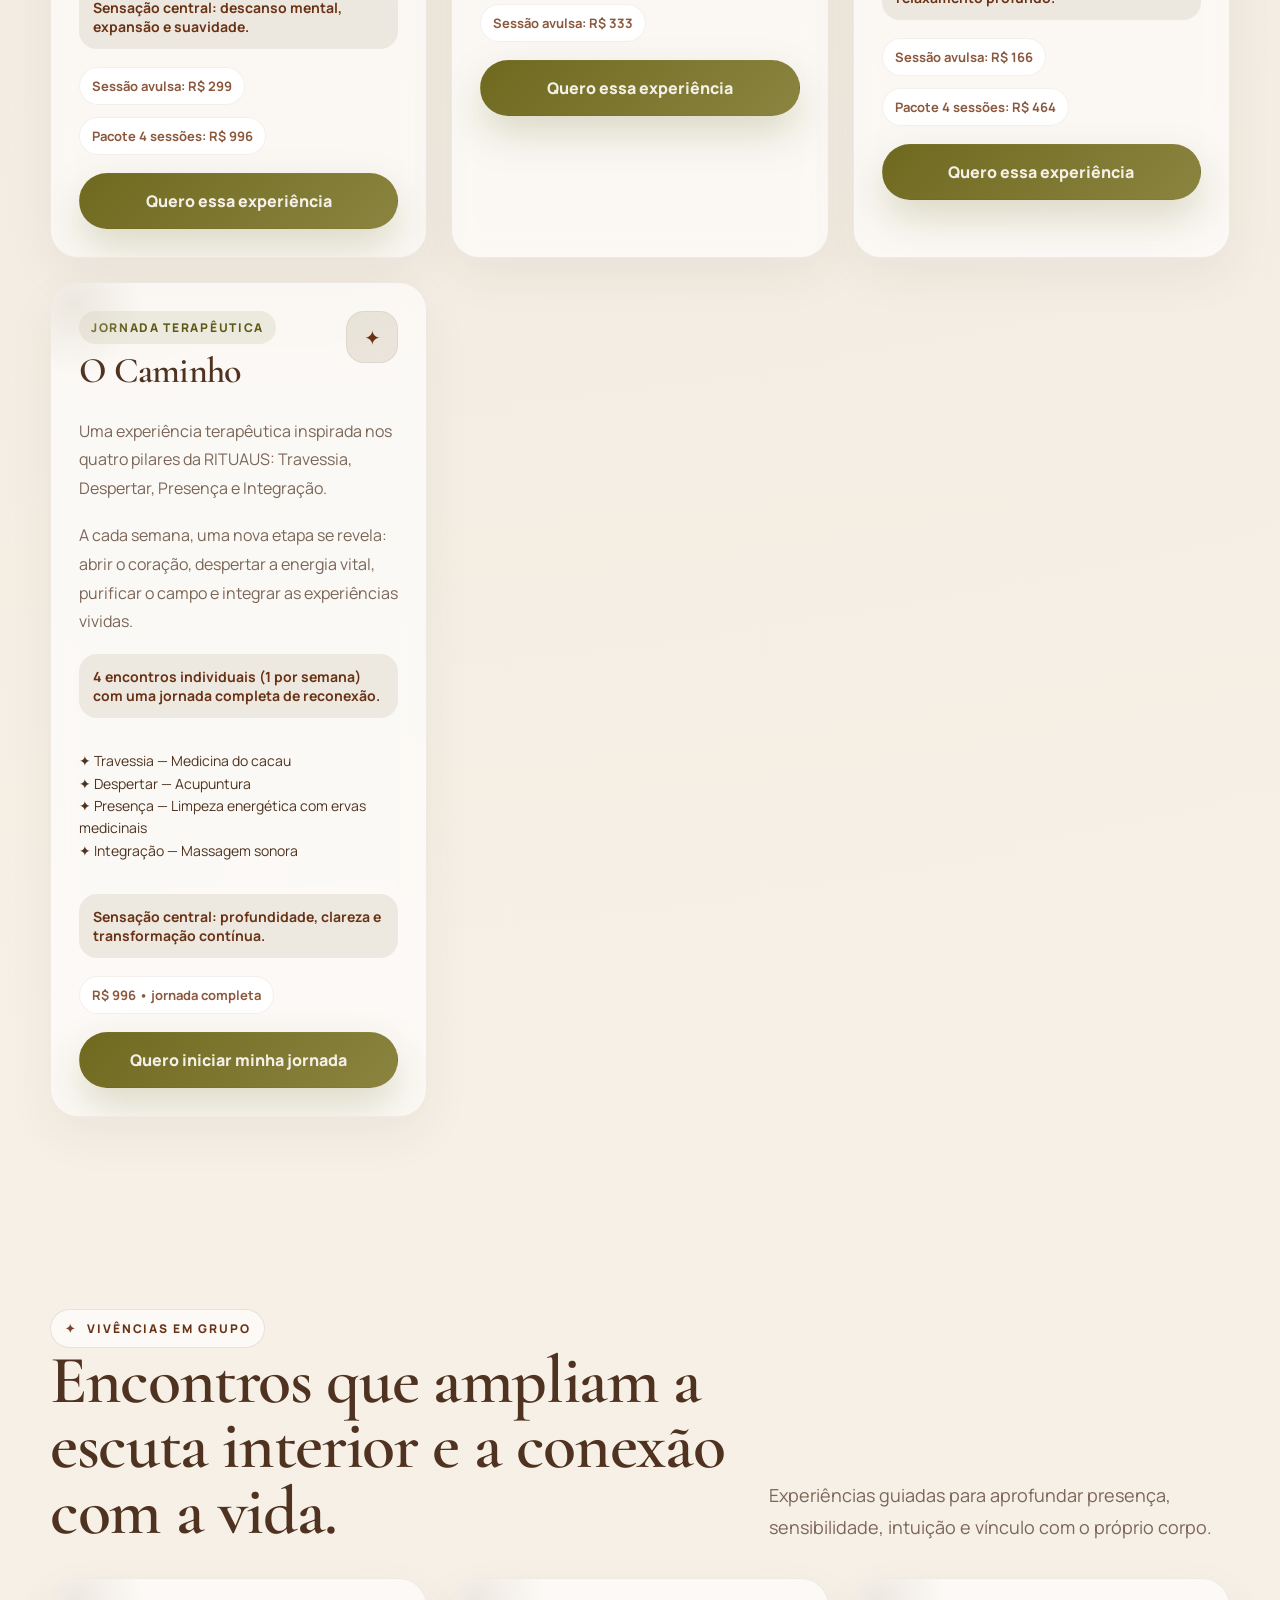
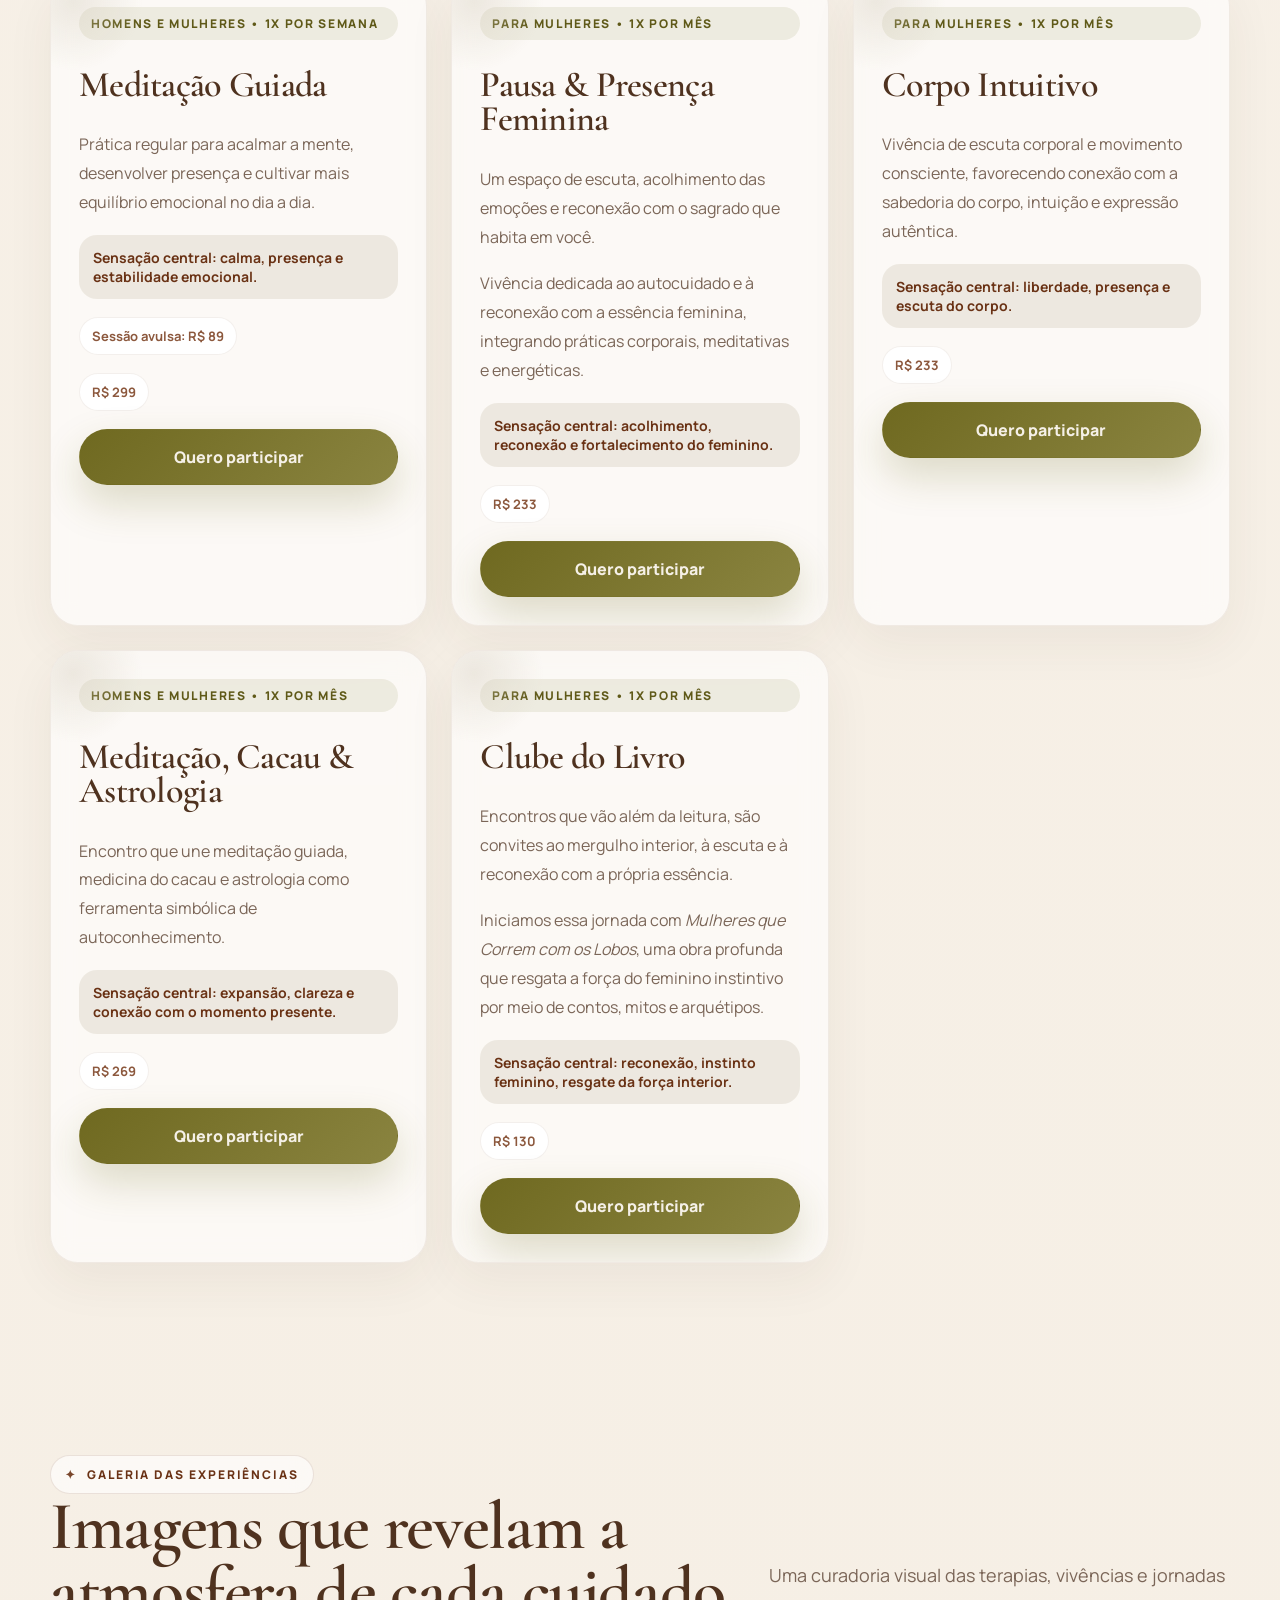
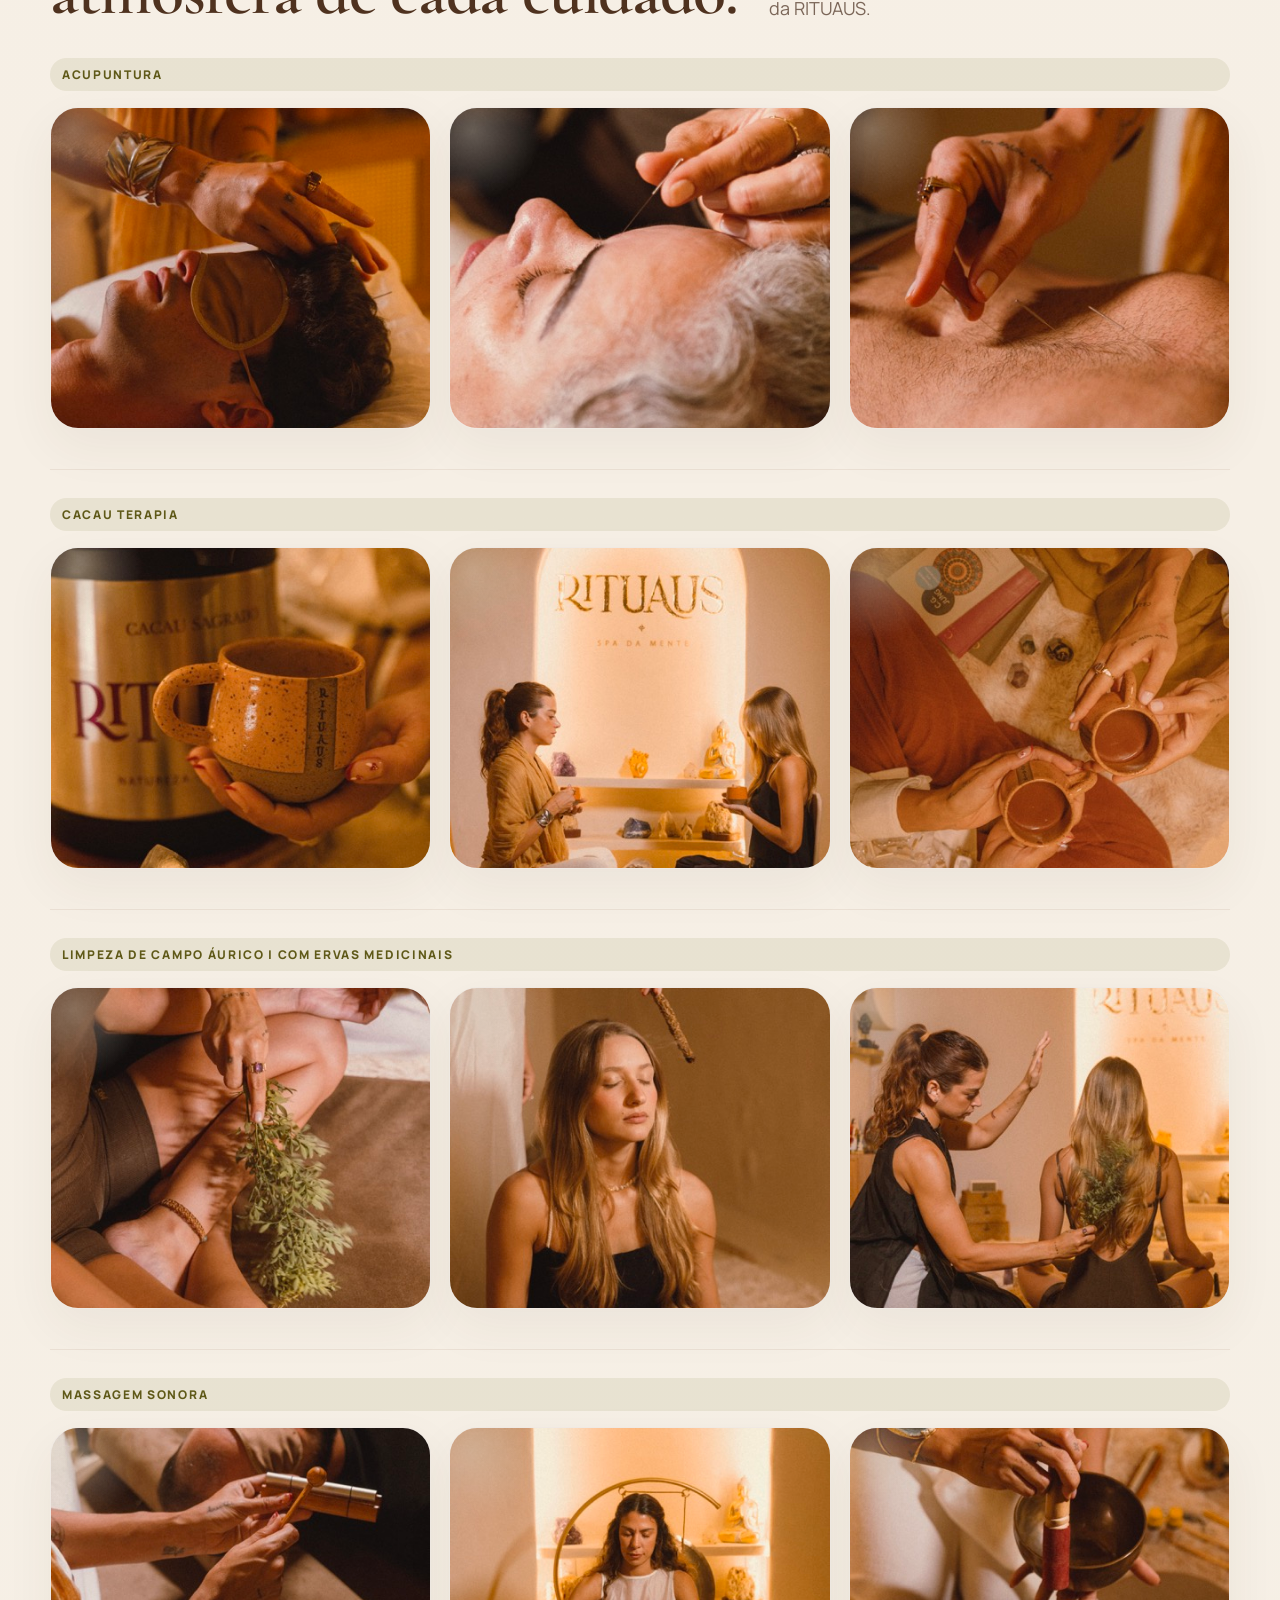
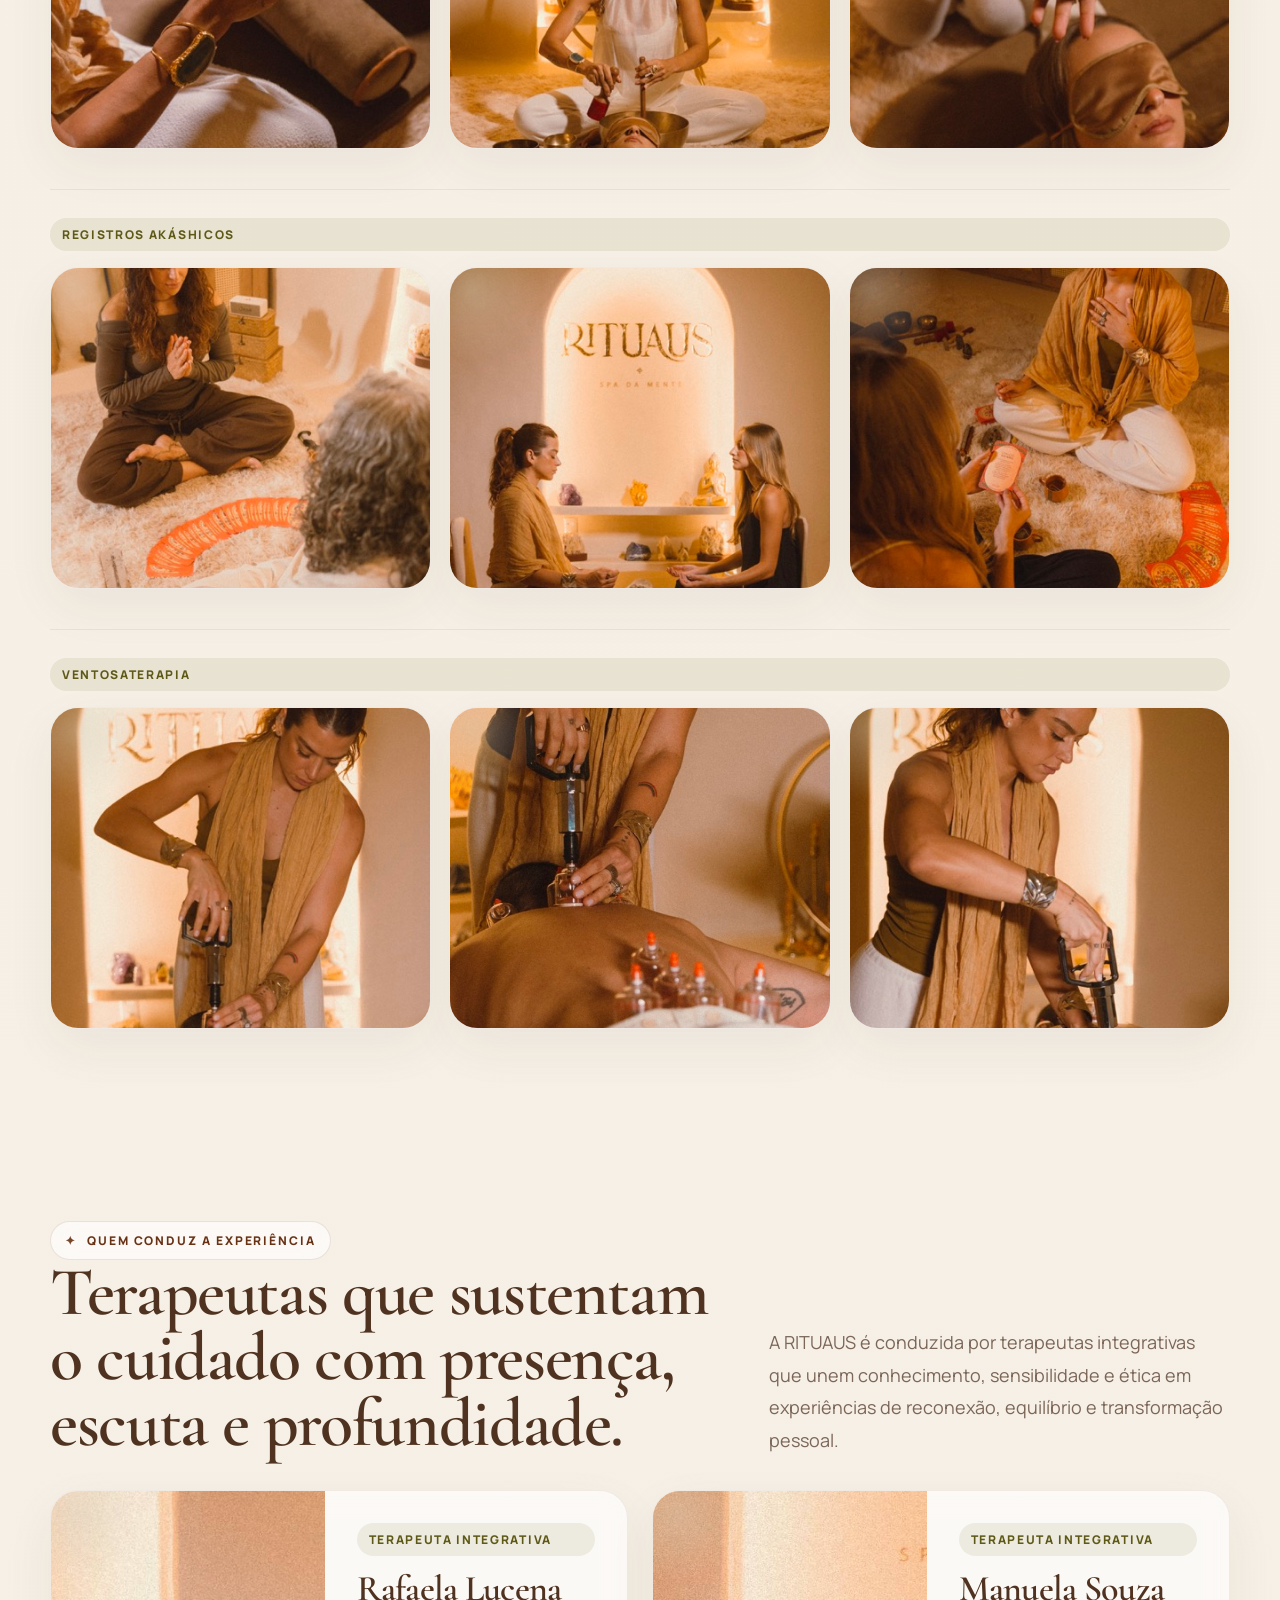
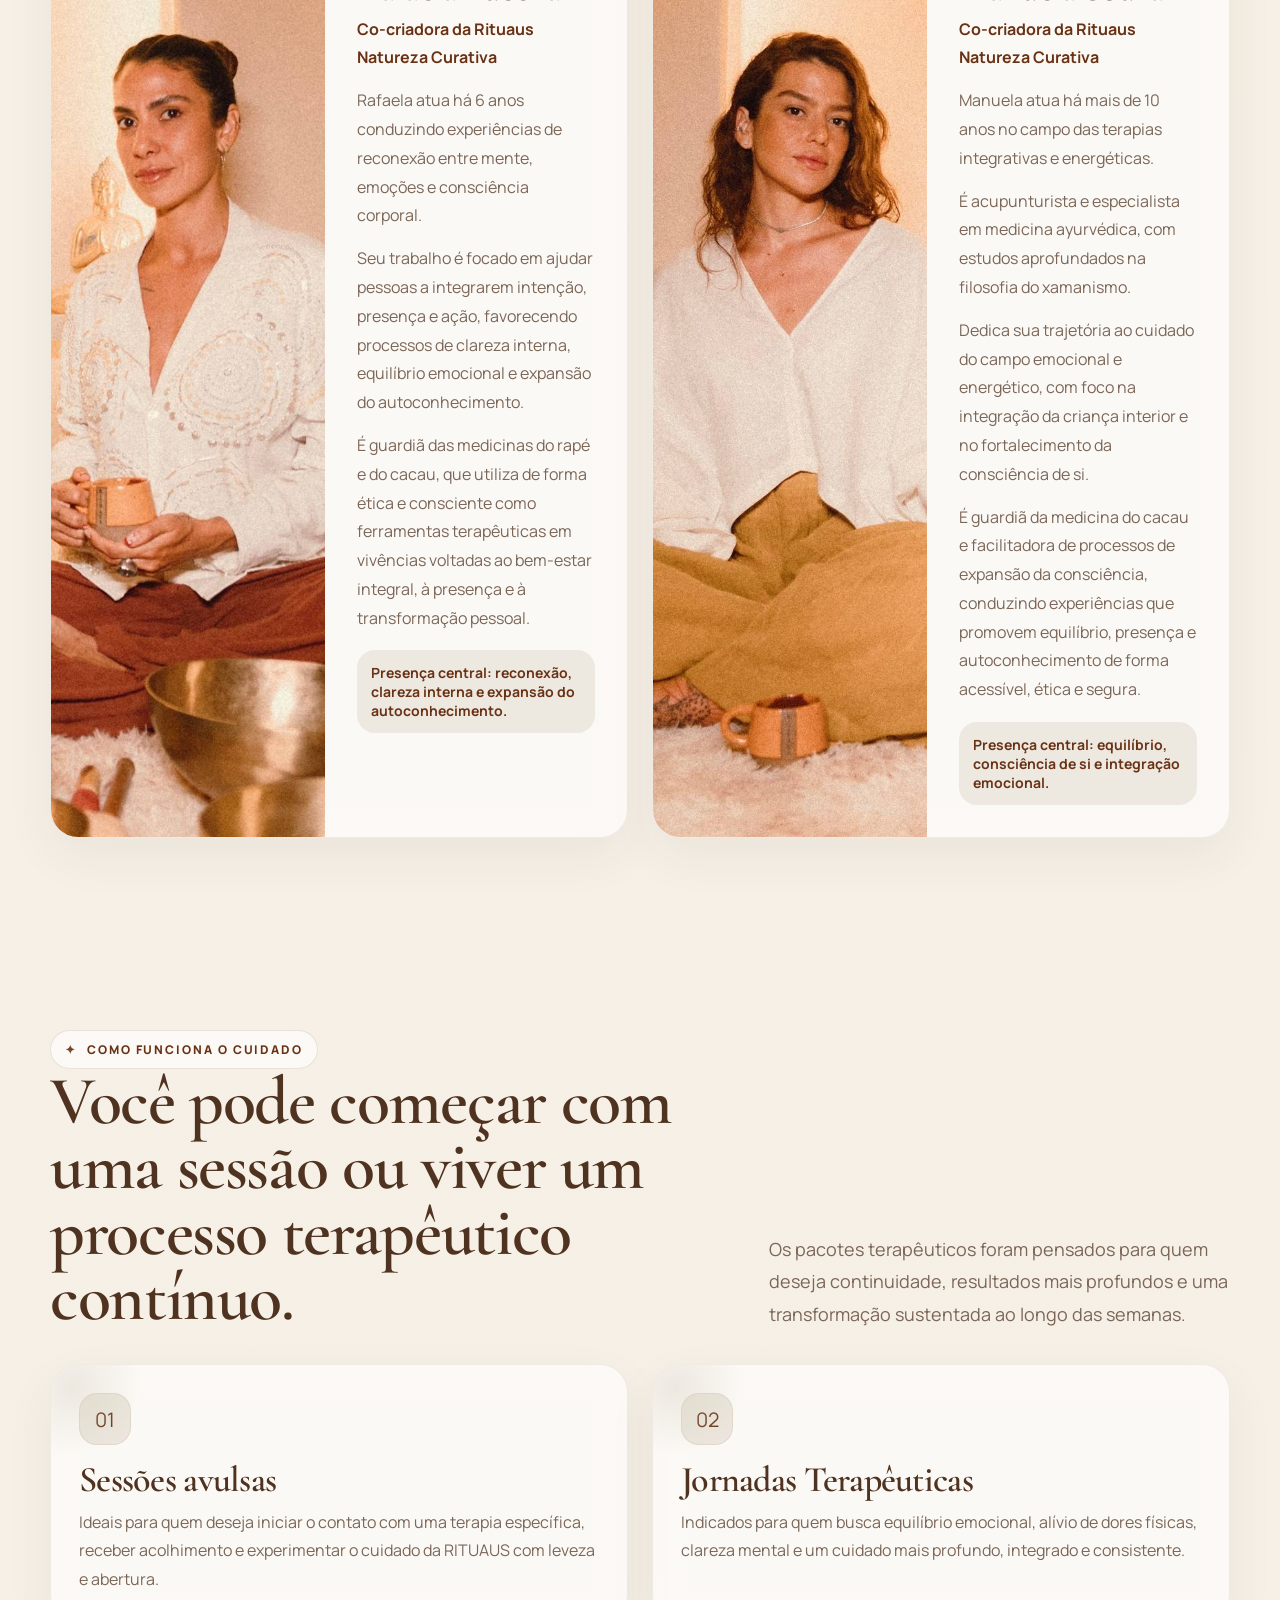
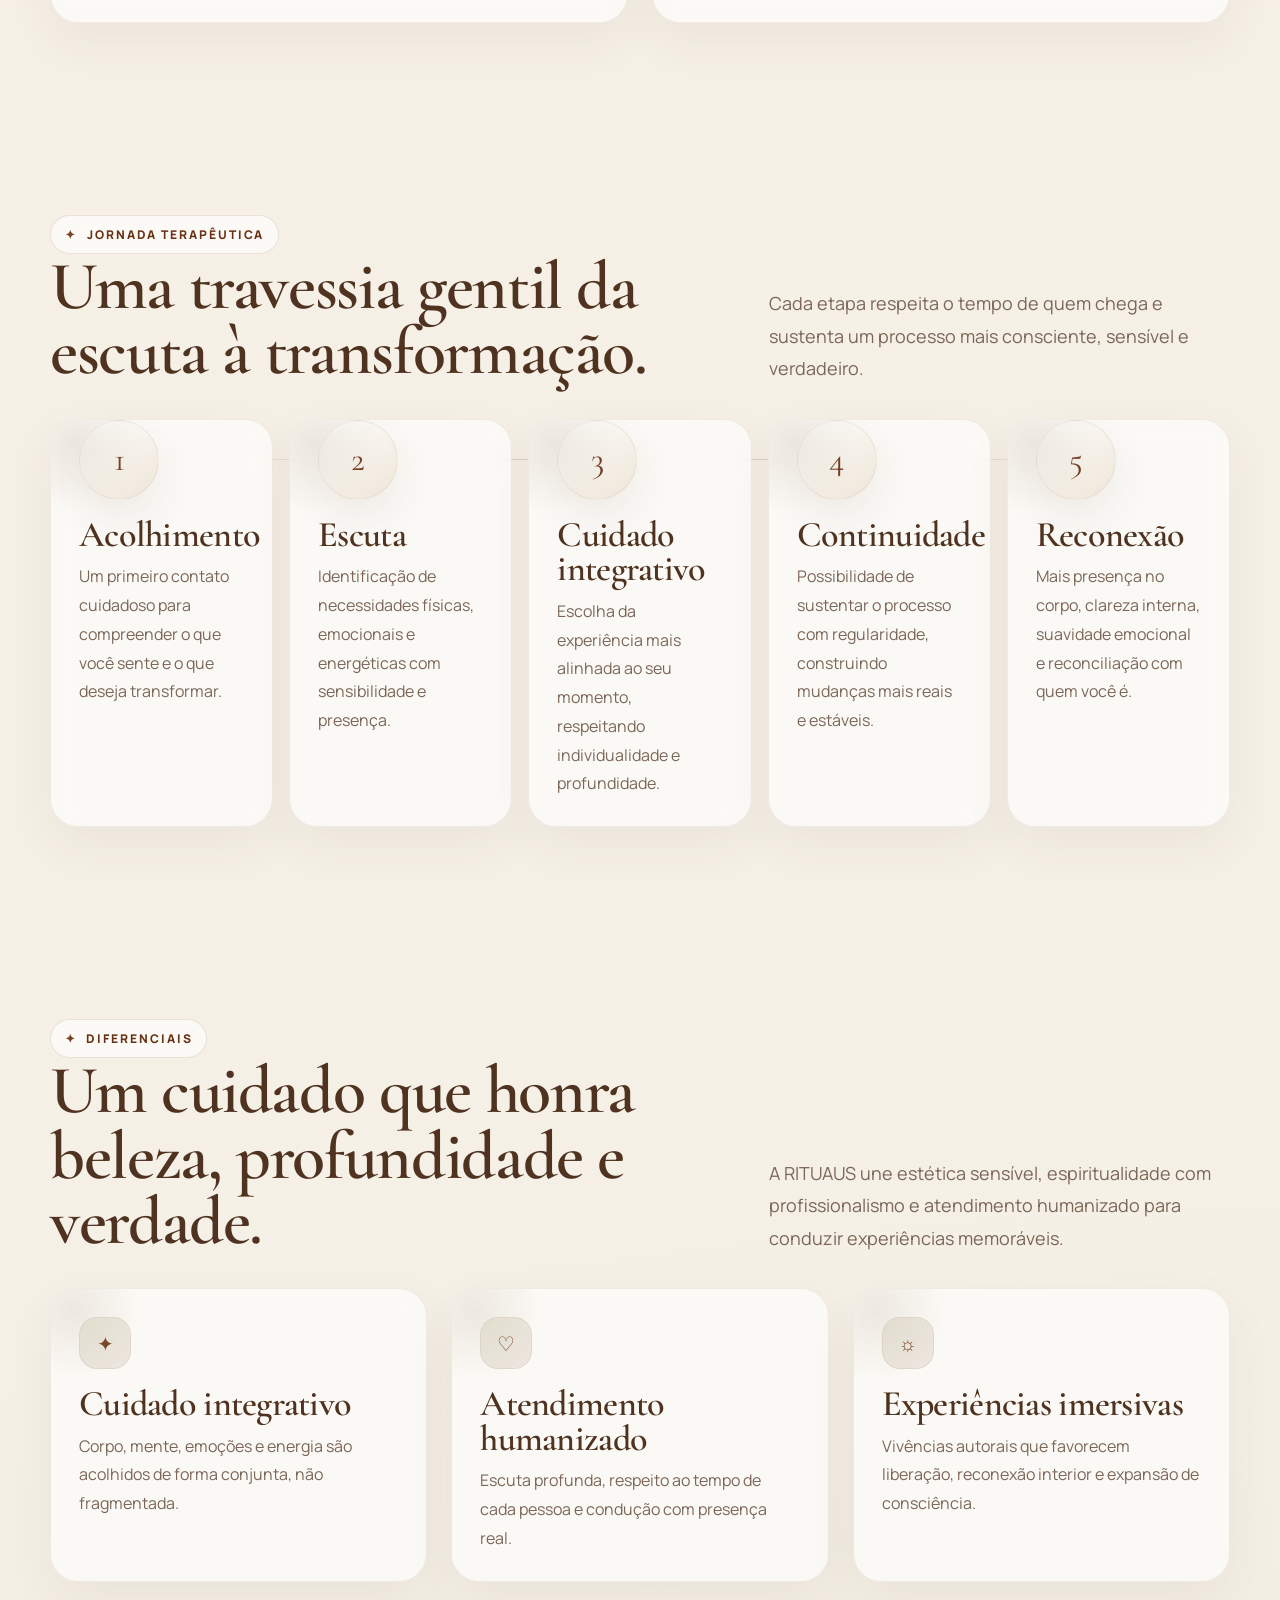
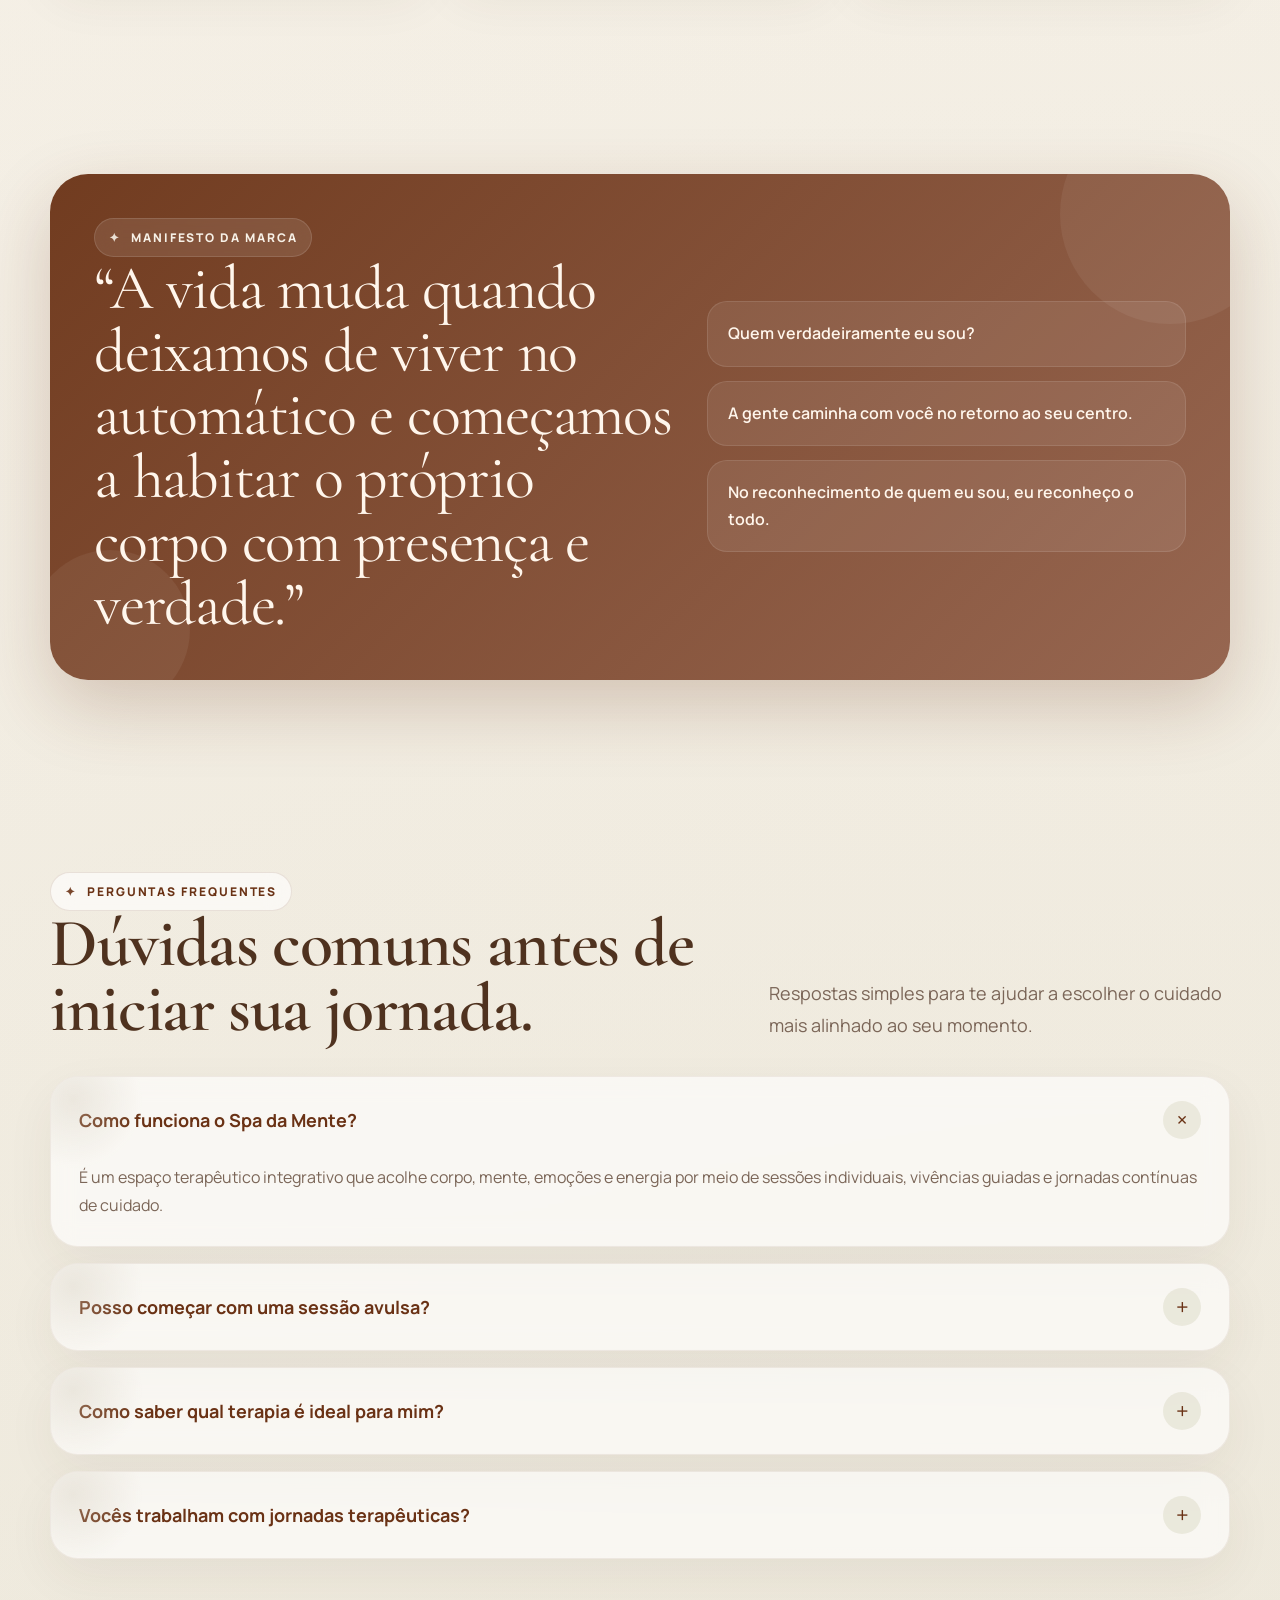
==== commit 6eb92346: "Update index.html" ====
--- a/index.html
+++ b/index.html
@@ -95,6 +95,7 @@
         <a href="#vivencias">Vivências</a>
         <a href="#jornada">Jornada terapêutica</a>
         <a href="#faq">FAQ</a>
+        <a href="#galeria">Galeria</a>
         <a href="#contato">Contato</a>
         <a href="https://wa.me/5581993658585" target="_blank" rel="noopener noreferrer">Agendar pelo WhatsApp</a>
       </div>
@@ -104,11 +105,24 @@
   <main id="inicio">
     <section class="hero">
       <div class="container">
+        <article class="story-panel reveal">
+          <h3>Prazer, somos a RITUAUS.</h3>
+          <p style="margin:14px 0 18px;">
+            Um movimento de cura e transformação que une terapias integrativas e práticas de presença para apoiar
+            pessoas a viverem com mais consciência, conexão interior, saúde mental e emocional.
+          </p>
+          <p>
+            Nascida há mais de 6 anos, a marca desenvolve experiências imersivas que resgatam o equilíbrio entre
+            corpo, mente e espírito, honrando a relação entre o ser humano, a natureza e o sagrado.
+          </p>
+        </article>
+        <br>
         <div class="hero-grid">
+
           <div class="hero-copy reveal">
 
             <!-- NOVA ABERTURA -->
-            <div class="eyebrow">Prazer, somos a RITUAUS</div>
+
 
             <div class="eyebrow" style="margin-top:8px;">Spa da Mente • Cuidado integrativo</div>
 
@@ -225,17 +239,7 @@
               profundamente humano.
             </p>
           </article>
-          <article class="story-panel reveal">
-            <h3>Prazer, somos a RITUAUS.</h3>
-            <p style="margin:14px 0 18px;">
-              Um movimento de cura e transformação que une terapias integrativas e práticas de presença para apoiar
-              pessoas a viverem com mais consciência, conexão interior, saúde mental e emocional.
-            </p>
-            <p>
-              Nascida há mais de 6 anos, a marca desenvolve experiências imersivas que resgatam o equilíbrio entre
-              corpo, mente e espírito, honrando a relação entre o ser humano, a natureza e o sagrado.
-            </p>
-          </article>
+
         </div>
       </div>
     </section>
@@ -500,6 +504,10 @@
 
             <div class="price">
               <span>Sessão avulsa: R$ 89</span>
+            </div>
+
+            <div class="price">
+              <span>R$ 299</span>
             </div>
 
             <a class="btn btn-primary" href="https://wa.me/5581993658585" target="_blank" rel="noopener noreferrer">
